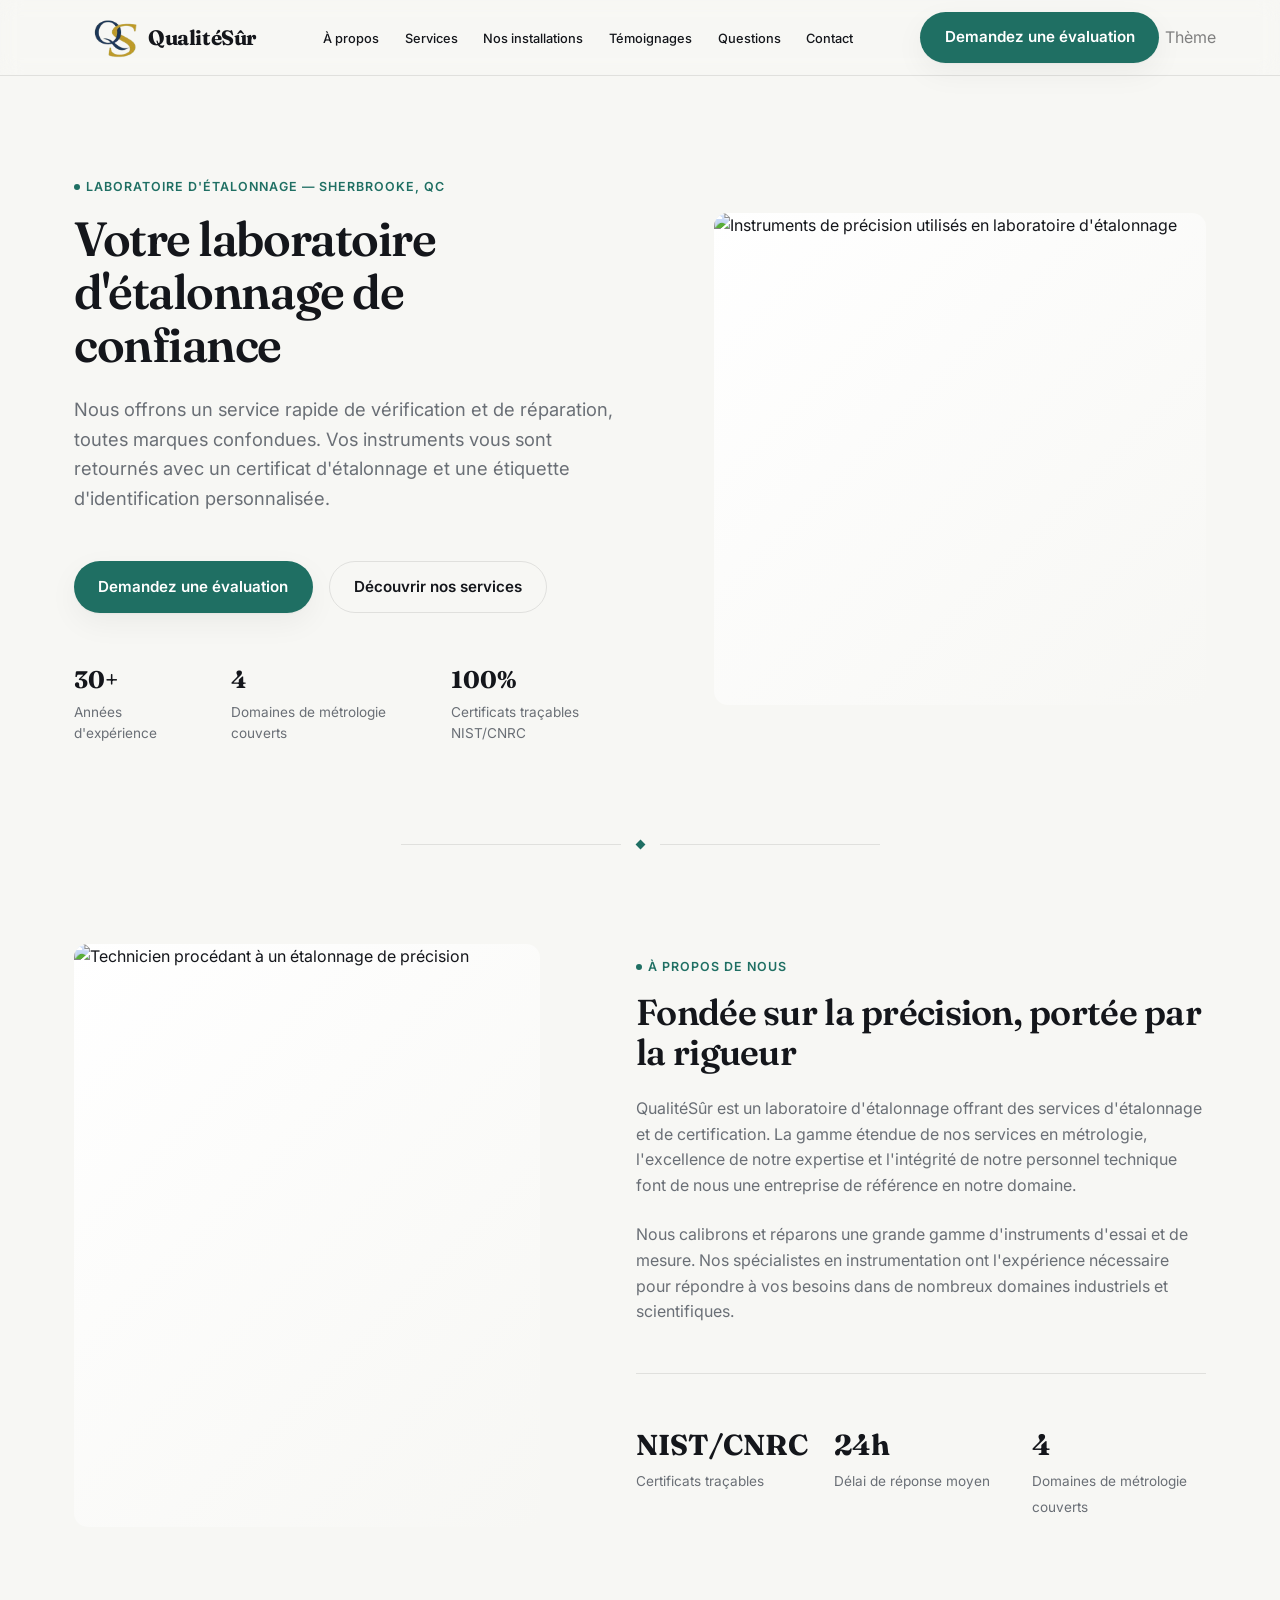
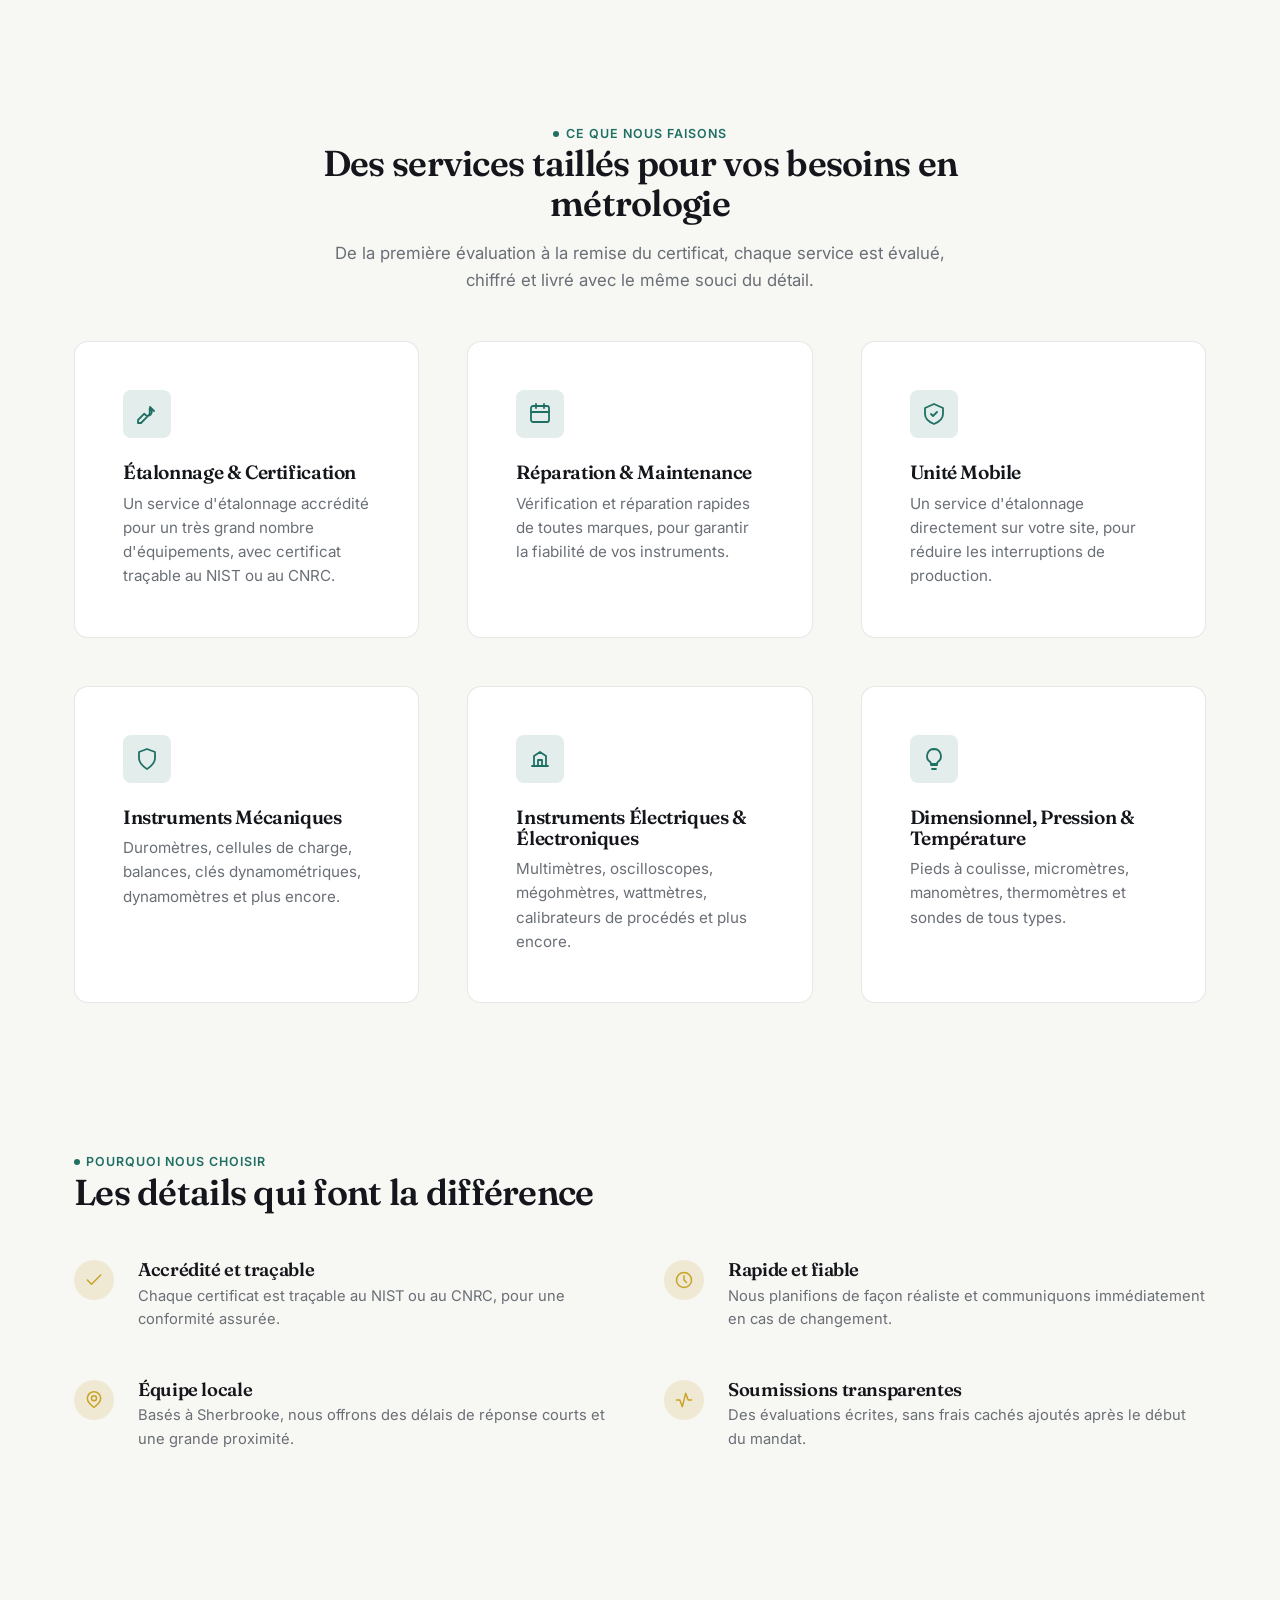
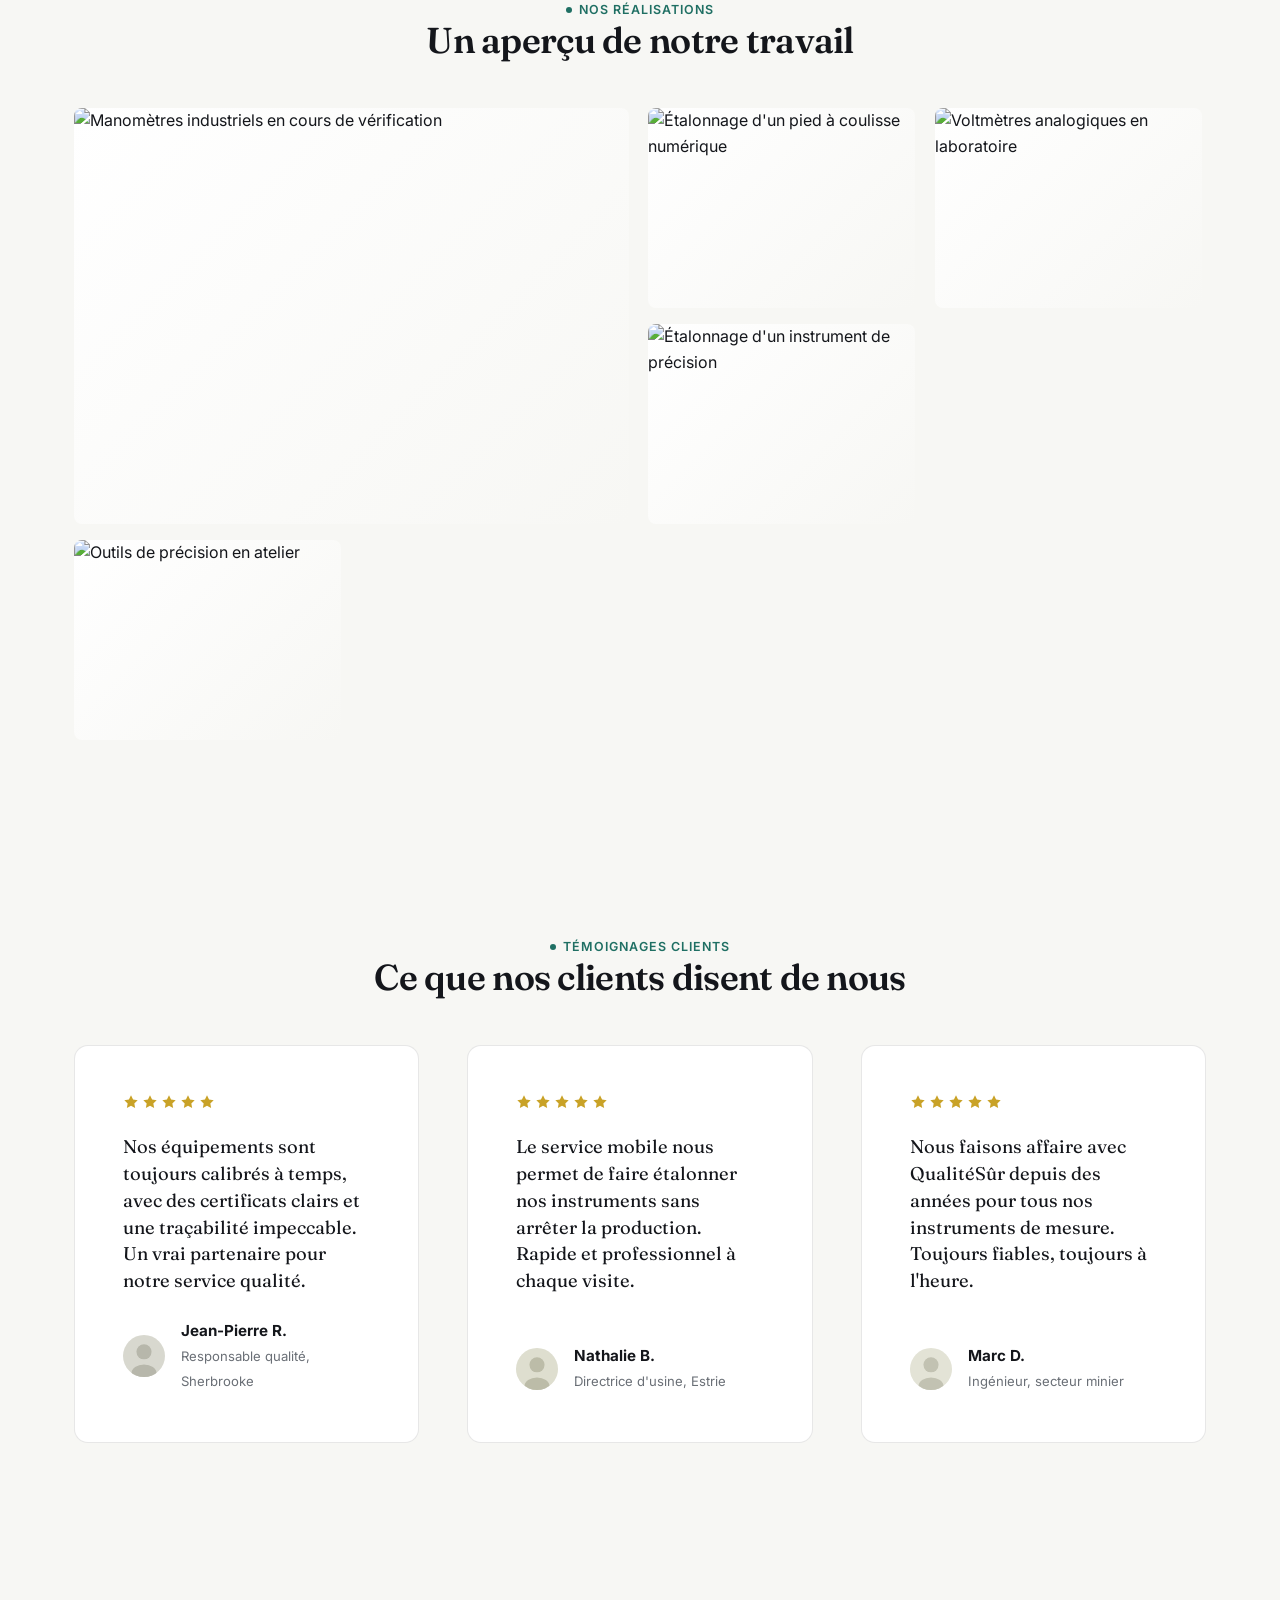
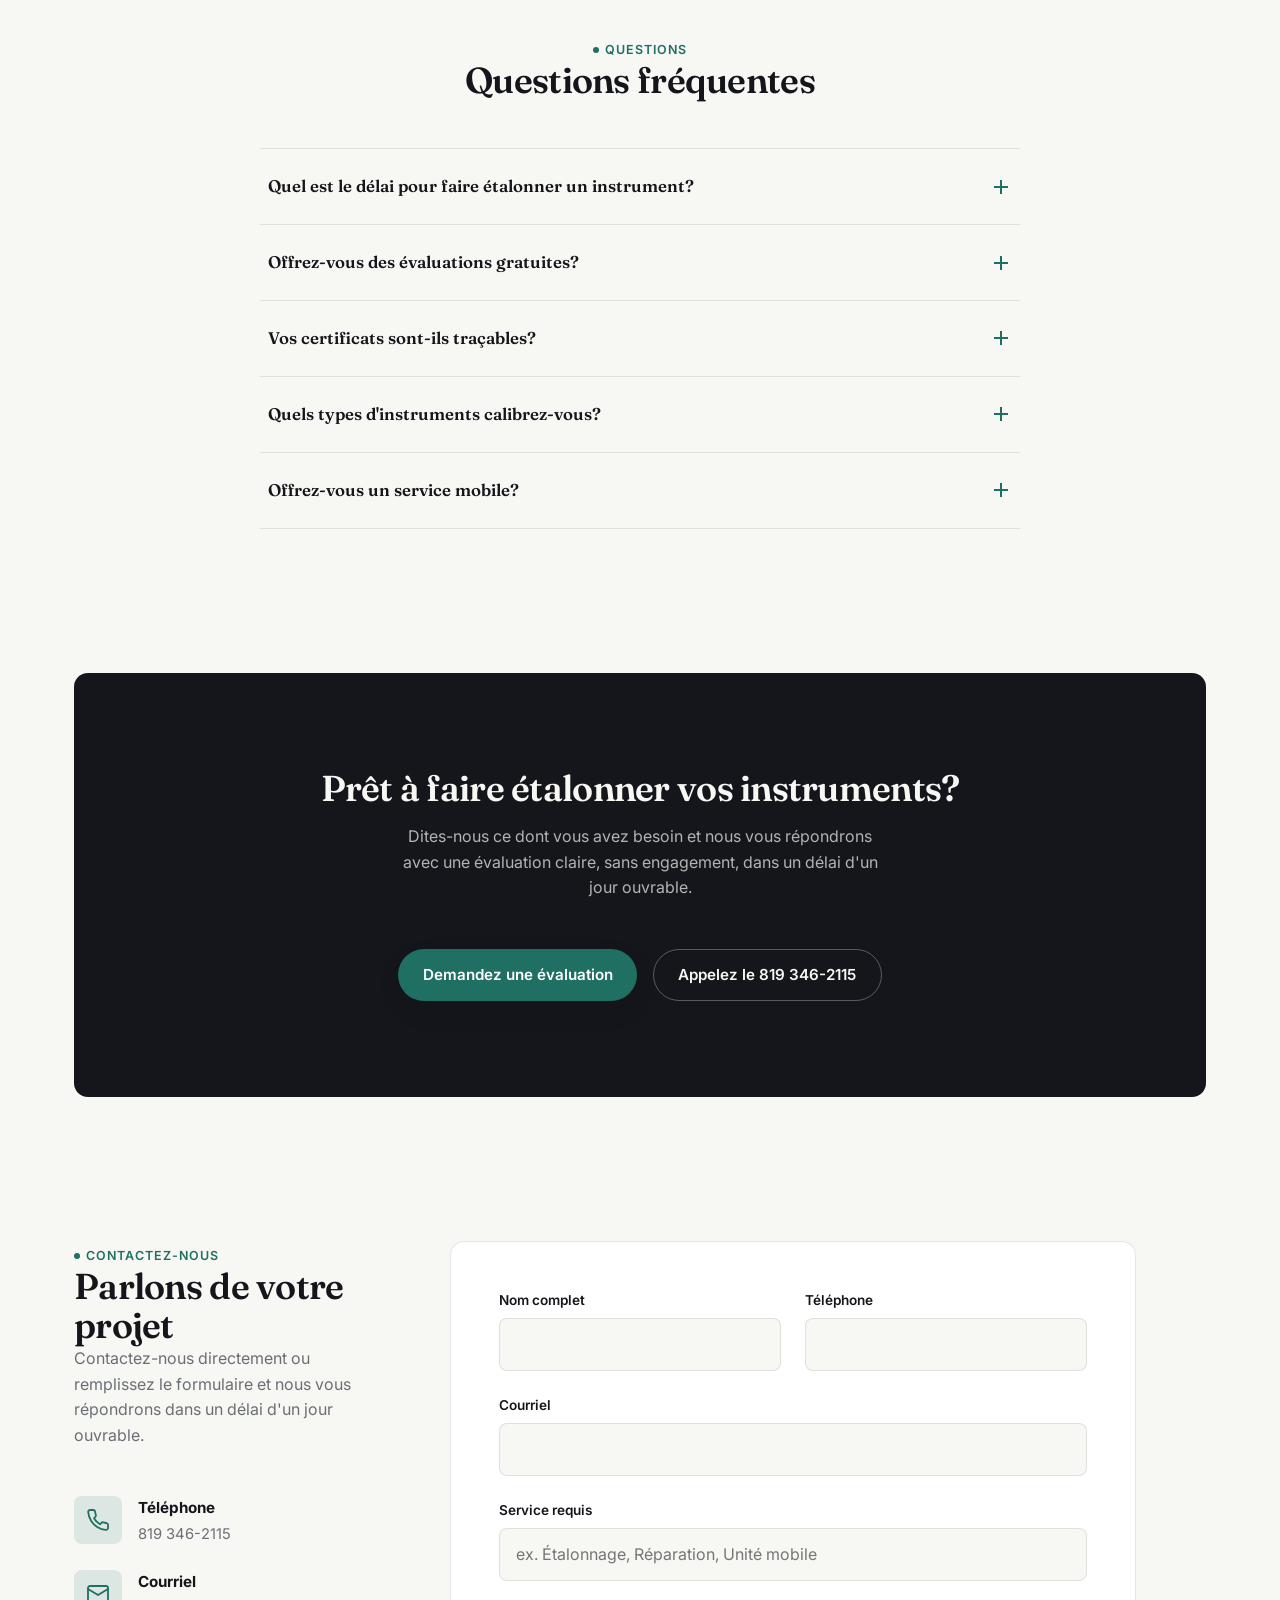
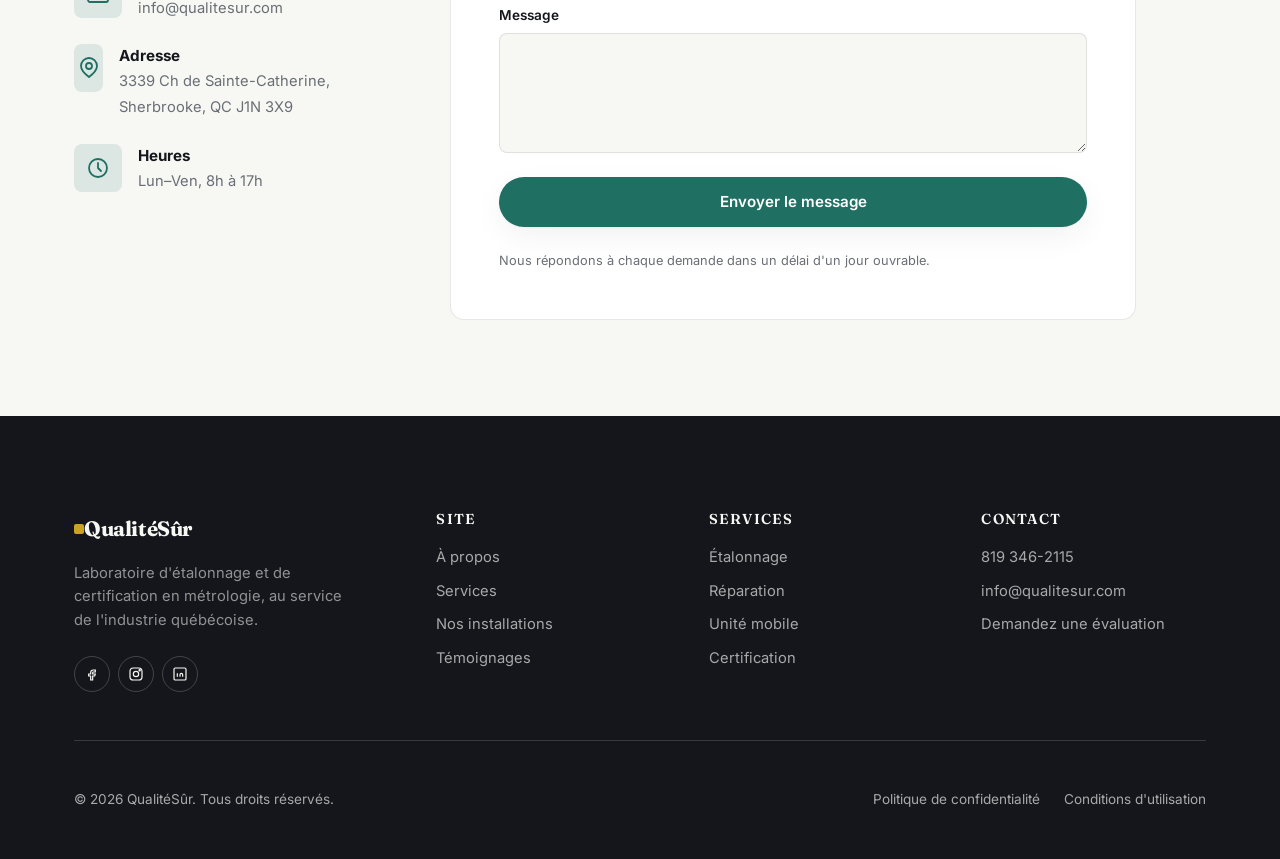
==== index.html @ 82b63c2c "Add logo image" ====
<!DOCTYPE html>
<html lang="en">
<head>
  <meta charset="UTF-8" />
  <meta name="viewport" content="width=device-width, initial-scale=1.0" />
  <title>QualitéSûr &mdash; Laboratoire d'&eacute;talonnage et de certification</title>
  <meta name="description" content="QualitéSûr est un laboratoire d'&eacute;talonnage offrant des services d'&eacute;talonnage et de certification en m&eacute;trologie pour instruments m&eacute;caniques, &eacute;lectriques, de pression et dimensionnels. Demandez une &eacute;valuation." />

  <link rel="stylesheet" href="css/base.css" />
  <link rel="stylesheet" href="css/components.css" />
  <link id="theme-link" rel="stylesheet" href="css/modern-minimal.css" id="theme-stylesheet" />
</head>
<body>
  <script>
    const themes = [
      "modern-minimal",
      "cinematic-immersive",
      "editorial-heritage",
      "friendly-local",
      "industrial-trades"
    ]

    function switchTheme(){
      const theme = document.getElementById("theme-link");

      var currTheme = theme.getAttribute("href").slice(4, -4);
      console.log(currTheme);
      const ind = themes.indexOf(currTheme.trim().toLowerCase());

      if (ind != null) {
        theme.setAttribute("href", `css/${themes[(ind + 1) % themes.length]}.css`);
      }
    }
  </script>


  <a class="skip-link" href="#main">Passer au contenu</a>

  <!-- ================= HEADER / NAVIGATION ================= -->
  <header class="site-header">
    <nav class="nav" aria-label="Primary">
      <div class="nav-logo">
        <img src="img/logo.png"/>
        <a href="#home">QualitéSûr</a>
      </div>
      <ul class="nav-links" data-nav-links>
        <li><a href="#about">À propos</a></li>
        <li><a href="#services">Services</a></li>
        <li><a href="#gallery">Nos installations</a></li>
        <li><a href="#testimonials">Témoignages</a></li>
        <li><a href="#faq">Questions</a></li>
        <li><a href="#contact">Contact</a></li>
        <li class="nav-links-cta"><a href="#contact" class="btn btn-primary">Demandez une évaluation</a></li>
      </ul>

      <div class="nav-cta">
        <a href="#contact" class="btn btn-primary">Demandez une évaluation</a>
        <button style="color: grey; margin: -10px;" onclick="switchTheme();">Thème</button>
        <button class="nav-toggle" data-nav-toggle aria-label="Toggle menu" aria-expanded="false">
          <span></span><span></span><span></span>
        </button>
      </div>
    </nav>
  </header>

  <main id="main">
    <!-- ================= HERO ================= -->
    <section class="hero section" id="home">
      <div class="container">
        <div class="hero-content" data-reveal>
          <span class="eyebrow">Laboratoire d'étalonnage &mdash; Sherbrooke, QC</span>
          <h1>Votre laboratoire d'étalonnage de confiance</h1>
          <p>
            Nous offrons un service rapide de vérification et de réparation, toutes marques confondues.
            Vos instruments vous sont retournés avec un certificat d'étalonnage et une étiquette d'identification personnalisée.
          </p>
          <div class="hero-actions">
            <a href="#contact" class="btn btn-primary">Demandez une évaluation</a>
            <a href="#services" class="btn btn-secondary">Découvrir nos services</a>
          </div>
          <div class="hero-meta">
            <div>
              <strong>30+</strong>
              <span>Années d'expérience</span>
            </div>
            <div>
              <strong>4</strong>
              <span>Domaines de métrologie couverts</span>
            </div>
            <div>
              <strong>100%</strong>
              <span>Certificats traçables NIST/CNRC</span>
            </div>
          </div>
        </div>

        <div class="hero-media" data-reveal>
          <div class="img-frame" style="--ratio: 1/1;">
            <img
              src="https://images.pexels.com/photos/5290119/pexels-photo-5290119.jpeg"
              alt="Instruments de précision utilisés en laboratoire d'étalonnage"
              width="800" height="800" loading="eager" fetchpriority="high"
            />
          </div>
        </div>
      </div>
    </section>

    <div class="container"><div class="section-divider"><span></span></div></div>

    <!-- ================= ABOUT ================= -->
    <section class="about section" id="about">
      <div class="container">
        <div class="about-media" data-reveal>
          <div class="img-frame" style="--ratio: 4/5;">
            <img
              src="https://images.pexels.com/photos/19550817/pexels-photo-19550817.jpeg"
              alt="Technicien procédant à un étalonnage de précision"
              width="640" height="800" loading="lazy"
            />
          </div>
        </div>

        <div class="about-body" data-reveal>
          <span class="eyebrow">À propos de nous</span>
          <h2>Fondée sur la précision, portée par la rigueur</h2>
          <p>
            QualitéSûr est un laboratoire d'étalonnage offrant des services d'étalonnage et de certification.
            La gamme étendue de nos services en métrologie, l'excellence de notre expertise et l'intégrité
            de notre personnel technique font de nous une entreprise de référence en notre domaine.
          </p>
          <p>
            Nous calibrons et réparons une grande gamme d'instruments d'essai et de mesure. Nos spécialistes
            en instrumentation ont l'expérience nécessaire pour répondre à vos besoins dans de nombreux
            domaines industriels et scientifiques.
          </p>

          <div class="about-stats">
            <div>
              <strong>NIST/CNRC</strong>
              <span>Certificats traçables</span>
            </div>
            <div>
              <strong>24h</strong>
              <span>Délai de réponse moyen</span>
            </div>
            <div>
              <strong>4</strong>
              <span>Domaines de métrologie couverts</span>
            </div>
          </div>
        </div>
      </div>
    </section>

    <!-- ================= SERVICES ================= -->
    <section class="services section" id="services">
      <div class="container">
        <div class="section-head section-head--center" data-reveal>
          <span class="eyebrow">Ce que nous faisons</span>
          <h2>Des services taillés pour vos besoins en métrologie</h2>
          <p>De la première évaluation à la remise du certificat, chaque service est évalué, chiffré et livré avec le même souci du détail.</p>
        </div>

        <div class="grid grid-3">
          <article class="card" data-reveal>
            <div class="card-icon" aria-hidden="true">
              <svg viewBox="0 0 24 24" fill="none" stroke="currentColor" stroke-width="1.8" stroke-linecap="round" stroke-linejoin="round"><path d="M14.7 6.3a4 4 0 1 1-5.4 5.4L3 18v3h3l6.3-6.3a4 4 0 0 1 2.4-2.4Z"/><path d="M15 5l4 4"/></svg>
            </div>
            <h3>Étalonnage &amp; Certification</h3>
            <p>Un service d'étalonnage accrédité pour un très grand nombre d'équipements, avec certificat traçable au NIST ou au CNRC.</p>
          </article>

          <article class="card" data-reveal>
            <div class="card-icon" aria-hidden="true">
              <svg viewBox="0 0 24 24" fill="none" stroke="currentColor" stroke-width="1.8" stroke-linecap="round" stroke-linejoin="round"><rect x="3" y="4" width="18" height="16" rx="2"/><path d="M8 2v4M16 2v4M3 10h18"/></svg>
            </div>
            <h3>Réparation &amp; Maintenance</h3>
            <p>Vérification et réparation rapides de toutes marques, pour garantir la fiabilité de vos instruments.</p>
          </article>

          <article class="card" data-reveal>
            <div class="card-icon" aria-hidden="true">
              <svg viewBox="0 0 24 24" fill="none" stroke="currentColor" stroke-width="1.8" stroke-linecap="round" stroke-linejoin="round"><path d="M12 2 3 6v6c0 5 4 8 9 10 5-2 9-5 9-10V6z"/><path d="m9 12 2 2 4-4"/></svg>
            </div>
            <h3>Unité Mobile</h3>
            <p>Un service d'étalonnage directement sur votre site, pour réduire les interruptions de production.</p>
          </article>

          <article class="card" data-reveal>
            <div class="card-icon" aria-hidden="true">
              <svg viewBox="0 0 24 24" fill="none" stroke="currentColor" stroke-width="1.8" stroke-linecap="round" stroke-linejoin="round"><path d="M12 22s8-4.5 8-11V5l-8-3-8 3v6c0 6.5 8 11 8 11Z"/></svg>
            </div>
            <h3>Instruments Mécaniques</h3>
            <p>Duromètres, cellules de charge, balances, clés dynamométriques, dynamomètres et plus encore.</p>
          </article>

          <article class="card" data-reveal>
            <div class="card-icon" aria-hidden="true">
              <svg viewBox="0 0 24 24" fill="none" stroke="currentColor" stroke-width="1.8" stroke-linecap="round" stroke-linejoin="round"><path d="M4 19h16M6 19V9l6-4 6 4v10"/><path d="M10 19v-6h4v6"/></svg>
            </div>
            <h3>Instruments Électriques &amp; Électroniques</h3>
            <p>Multimètres, oscilloscopes, mégohmètres, wattmètres, calibrateurs de procédés et plus encore.</p>
          </article>

          <article class="card" data-reveal>
            <div class="card-icon" aria-hidden="true">
              <svg viewBox="0 0 24 24" fill="none" stroke="currentColor" stroke-width="1.8" stroke-linecap="round" stroke-linejoin="round"><path d="M9 18h6M10 22h4"/><path d="M12 2a7 7 0 0 0-4 12.7c.6.5 1 1.2 1 2.3h6c0-1 .4-1.8 1-2.3A7 7 0 0 0 12 2Z"/></svg>
            </div>
            <h3>Dimensionnel, Pression &amp; Température</h3>
            <p>Pieds à coulisse, micromètres, manomètres, thermomètres et sondes de tous types.</p>
          </article>
        </div>
      </div>
    </section>

    <!-- ================= FEATURES ================= -->
    <section class="features section section--tight">
      <div class="container">
        <div class="section-head" data-reveal>
          <span class="eyebrow">Pourquoi nous choisir</span>
          <h2>Les détails qui font la différence</h2>
        </div>

        <div class="grid grid-2">
          <div class="feature" data-reveal>
            <div class="feature-icon" aria-hidden="true">
              <svg viewBox="0 0 24 24" fill="none" stroke="currentColor" stroke-width="1.8" stroke-linecap="round" stroke-linejoin="round"><path d="M20 6 9 17l-5-5"/></svg>
            </div>
            <div>
              <h4>Accrédité et traçable</h4>
              <p>Chaque certificat est traçable au NIST ou au CNRC, pour une conformité assurée.</p>
            </div>
          </div>

          <div class="feature" data-reveal>
            <div class="feature-icon" aria-hidden="true">
              <svg viewBox="0 0 24 24" fill="none" stroke="currentColor" stroke-width="1.8" stroke-linecap="round" stroke-linejoin="round"><circle cx="12" cy="12" r="9"/><path d="M12 7v5l3 3"/></svg>
            </div>
            <div>
              <h4>Rapide et fiable</h4>
              <p>Nous planifions de façon réaliste et communiquons immédiatement en cas de changement.</p>
            </div>
          </div>

          <div class="feature" data-reveal>
            <div class="feature-icon" aria-hidden="true">
              <svg viewBox="0 0 24 24" fill="none" stroke="currentColor" stroke-width="1.8" stroke-linecap="round" stroke-linejoin="round"><path d="M12 21c4-3 8-6.5 8-11a8 8 0 0 0-16 0c0 4.5 4 8 8 11Z"/><circle cx="12" cy="10" r="3"/></svg>
            </div>
            <div>
              <h4>Équipe locale</h4>
              <p>Basés à Sherbrooke, nous offrons des délais de réponse courts et une grande proximité.</p>
            </div>
          </div>

          <div class="feature" data-reveal>
            <div class="feature-icon" aria-hidden="true">
              <svg viewBox="0 0 24 24" fill="none" stroke="currentColor" stroke-width="1.8" stroke-linecap="round" stroke-linejoin="round"><path d="M3 12h4l3 8 4-16 3 8h4"/></svg>
            </div>
            <div>
              <h4>Soumissions transparentes</h4>
              <p>Des évaluations écrites, sans frais cachés ajoutés après le début du mandat.</p>
            </div>
          </div>
        </div>
      </div>
    </section>

    <!-- ================= GALLERY ================= -->
    <section class="gallery section" id="gallery">
      <div class="container">
        <div class="section-head section-head--center" data-reveal>
          <span class="eyebrow">Nos réalisations</span>
          <h2>Un aperçu de notre travail</h2>
        </div>

        <div class="gallery-grid" data-reveal>
          <div class="img-frame gallery-item--wide gallery-item--tall">
            <img src="https://images.pexels.com/photos/5532838/pexels-photo-5532838.jpeg" alt="Manomètres industriels en cours de vérification" loading="lazy" width="800" height="800" />
          </div>
          <div class="img-frame">
            <img src="https://images.pexels.com/photos/32633664/pexels-photo-32633664.jpeg" alt="Étalonnage d'un pied à coulisse numérique" loading="lazy" width="400" height="400" />
          </div>
          <div class="img-frame">
            <img src="https://images.pexels.com/photos/31996522/pexels-photo-31996522.jpeg" alt="Voltmètres analogiques en laboratoire" loading="lazy" width="400" height="400" />
          </div>
          <div class="img-frame">
            <img src="https://images.pexels.com/photos/28231807/pexels-photo-28231807.jpeg" alt="Étalonnage d'un instrument de précision" loading="lazy" width="400" height="400" />
          </div>
          <div class="img-frame gallery-item--wide">
            <img src="https://images.pexels.com/photos/16630111/pexels-photo-16630111.jpeg" alt="Outils de précision en atelier" loading="lazy" width="800" height="400" />
          </div>
        </div>
      </div>
    </section>

    <!-- ================= TESTIMONIALS ================= -->
    <section class="testimonials section" id="testimonials">
      <div class="container">
        <div class="section-head section-head--center" data-reveal>
          <span class="eyebrow">Témoignages clients</span>
          <h2>Ce que nos clients disent de nous</h2>
        </div>

        <div class="grid grid-3">
          <article class="testimonial" data-reveal>
            <div class="testimonial-rating" aria-label="5 out of 5 stars">
              <svg viewBox="0 0 24 24" fill="currentColor"><path d="M12 2l3.1 6.3 6.9 1-5 4.9 1.2 6.8L12 17.8 5.8 21l1.2-6.8-5-4.9 6.9-1z"/></svg>
              <svg viewBox="0 0 24 24" fill="currentColor"><path d="M12 2l3.1 6.3 6.9 1-5 4.9 1.2 6.8L12 17.8 5.8 21l1.2-6.8-5-4.9 6.9-1z"/></svg>
              <svg viewBox="0 0 24 24" fill="currentColor"><path d="M12 2l3.1 6.3 6.9 1-5 4.9 1.2 6.8L12 17.8 5.8 21l1.2-6.8-5-4.9 6.9-1z"/></svg>
              <svg viewBox="0 0 24 24" fill="currentColor"><path d="M12 2l3.1 6.3 6.9 1-5 4.9 1.2 6.8L12 17.8 5.8 21l1.2-6.8-5-4.9 6.9-1z"/></svg>
              <svg viewBox="0 0 24 24" fill="currentColor"><path d="M12 2l3.1 6.3 6.9 1-5 4.9 1.2 6.8L12 17.8 5.8 21l1.2-6.8-5-4.9 6.9-1z"/></svg>
            </div>
            <blockquote>Nos équipements sont toujours calibrés à temps, avec des certificats clairs et une traçabilité impeccable. Un vrai partenaire pour notre service qualité.</blockquote>
            <div class="testimonial-author">
              <div class="testimonial-avatar">
                <img src="data:image/svg+xml,%3Csvg xmlns='http://www.w3.org/2000/svg' viewBox='0 0 100 100'%3E%3Crect width='100' height='100' fill='%23d8d8cf'/%3E%3Ccircle cx='50' cy='40' r='18' fill='%23b7b7ab'/%3E%3Cellipse cx='50' cy='92' rx='30' ry='22' fill='%23b7b7ab'/%3E%3C/svg%3E" alt="" loading="lazy" width="42" height="42" />
              </div>
              <div>
                <strong>Jean-Pierre R.</strong>
                <span>Responsable qualité, Sherbrooke</span>
              </div>
            </div>
          </article>

          <article class="testimonial" data-reveal>
            <div class="testimonial-rating" aria-label="5 out of 5 stars">
              <svg viewBox="0 0 24 24" fill="currentColor"><path d="M12 2l3.1 6.3 6.9 1-5 4.9 1.2 6.8L12 17.8 5.8 21l1.2-6.8-5-4.9 6.9-1z"/></svg>
              <svg viewBox="0 0 24 24" fill="currentColor"><path d="M12 2l3.1 6.3 6.9 1-5 4.9 1.2 6.8L12 17.8 5.8 21l1.2-6.8-5-4.9 6.9-1z"/></svg>
              <svg viewBox="0 0 24 24" fill="currentColor"><path d="M12 2l3.1 6.3 6.9 1-5 4.9 1.2 6.8L12 17.8 5.8 21l1.2-6.8-5-4.9 6.9-1z"/></svg>
              <svg viewBox="0 0 24 24" fill="currentColor"><path d="M12 2l3.1 6.3 6.9 1-5 4.9 1.2 6.8L12 17.8 5.8 21l1.2-6.8-5-4.9 6.9-1z"/></svg>
              <svg viewBox="0 0 24 24" fill="currentColor"><path d="M12 2l3.1 6.3 6.9 1-5 4.9 1.2 6.8L12 17.8 5.8 21l1.2-6.8-5-4.9 6.9-1z"/></svg>
            </div>
            <blockquote>Le service mobile nous permet de faire étalonner nos instruments sans arrêter la production. Rapide et professionnel à chaque visite.</blockquote>
            <div class="testimonial-author">
              <div class="testimonial-avatar">
                <img src="data:image/svg+xml,%3Csvg xmlns='http://www.w3.org/2000/svg' viewBox='0 0 100 100'%3E%3Crect width='100' height='100' fill='%23dedecf'/%3E%3Ccircle cx='50' cy='40' r='18' fill='%23bcbca8'/%3E%3Cellipse cx='50' cy='92' rx='30' ry='22' fill='%23bcbca8'/%3E%3C/svg%3E" alt="" loading="lazy" width="42" height="42" />
              </div>
              <div>
                <strong>Nathalie B.</strong>
                <span>Directrice d'usine, Estrie</span>
              </div>
            </div>
          </article>

          <article class="testimonial" data-reveal>
            <div class="testimonial-rating" aria-label="5 out of 5 stars">
              <svg viewBox="0 0 24 24" fill="currentColor"><path d="M12 2l3.1 6.3 6.9 1-5 4.9 1.2 6.8L12 17.8 5.8 21l1.2-6.8-5-4.9 6.9-1z"/></svg>
              <svg viewBox="0 0 24 24" fill="currentColor"><path d="M12 2l3.1 6.3 6.9 1-5 4.9 1.2 6.8L12 17.8 5.8 21l1.2-6.8-5-4.9 6.9-1z"/></svg>
              <svg viewBox="0 0 24 24" fill="currentColor"><path d="M12 2l3.1 6.3 6.9 1-5 4.9 1.2 6.8L12 17.8 5.8 21l1.2-6.8-5-4.9 6.9-1z"/></svg>
              <svg viewBox="0 0 24 24" fill="currentColor"><path d="M12 2l3.1 6.3 6.9 1-5 4.9 1.2 6.8L12 17.8 5.8 21l1.2-6.8-5-4.9 6.9-1z"/></svg>
              <svg viewBox="0 0 24 24" fill="currentColor"><path d="M12 2l3.1 6.3 6.9 1-5 4.9 1.2 6.8L12 17.8 5.8 21l1.2-6.8-5-4.9 6.9-1z"/></svg>
            </div>
            <blockquote>Nous faisons affaire avec QualitéSûr depuis des années pour tous nos instruments de mesure. Toujours fiables, toujours à l'heure.</blockquote>
            <div class="testimonial-author">
              <div class="testimonial-avatar">
                <img src="data:image/svg+xml,%3Csvg xmlns='http://www.w3.org/2000/svg' viewBox='0 0 100 100'%3E%3Crect width='100' height='100' fill='%23e3e3d6'/%3E%3Ccircle cx='50' cy='40' r='18' fill='%23c2c2b2'/%3E%3Cellipse cx='50' cy='92' rx='30' ry='22' fill='%23c2c2b2'/%3E%3C/svg%3E" alt="" loading="lazy" width="42" height="42" />
              </div>
              <div>
                <strong>Marc D.</strong>
                <span>Ingénieur, secteur minier</span>
              </div>
            </div>
          </article>
        </div>
      </div>
    </section>

    <!-- ================= FAQ ================= -->
    <section class="faq section" id="faq">
      <div class="container">
        <div class="section-head section-head--center" data-reveal>
          <span class="eyebrow">Questions</span>
          <h2>Questions fréquentes</h2>
        </div>

        <div class="faq-list" data-reveal>
          <div class="faq-item">
            <button class="faq-question" aria-expanded="false">
              Quel est le délai pour faire étalonner un instrument?
              <span class="faq-icon" aria-hidden="true"></span>
            </button>
            <div class="faq-answer">
              <p>La plupart des étalonnages sont complétés en une à deux semaines, et nous offrons un service prioritaire pour les besoins urgents.</p>
            </div>
          </div>

          <div class="faq-item">
            <button class="faq-question" aria-expanded="false">
              Offrez-vous des évaluations gratuites?
              <span class="faq-icon" aria-hidden="true"></span>
            </button>
            <div class="faq-answer">
              <p>Oui. Chaque évaluation est gratuite et fournie par écrit avant que les travaux ne soient planifiés.</p>
            </div>
          </div>

          <div class="faq-item">
            <button class="faq-question" aria-expanded="false">
              Vos certificats sont-ils traçables?
              <span class="faq-icon" aria-hidden="true"></span>
            </button>
            <div class="faq-answer">
              <p>Tous nos certificats sont traçables au NIST ou au CNRC, et la documentation est disponible sur demande.</p>
            </div>
          </div>

          <div class="faq-item">
            <button class="faq-question" aria-expanded="false">
              Quels types d'instruments calibrez-vous?
              <span class="faq-icon" aria-hidden="true"></span>
            </button>
            <div class="faq-answer">
              <p>Nous couvrons les instruments mécaniques, électriques, de pression, de température, d'humidité et dimensionnels. Contactez-nous pour toute demande spécifique.</p>
            </div>
          </div>

          <div class="faq-item">
            <button class="faq-question" aria-expanded="false">
              Offrez-vous un service mobile?
              <span class="faq-icon" aria-hidden="true"></span>
            </button>
            <div class="faq-answer">
              <p>Oui, notre unité mobile se déplace directement sur votre site pour réduire les interruptions de production.</p>
            </div>
          </div>
        </div>
      </div>
    </section>

    <!-- ================= CALL TO ACTION ================= -->
    <section class="section section--tight">
      <div class="container">
        <div class="cta" data-reveal>
          <h2>Prêt à faire étalonner vos instruments?</h2>
          <p>Dites-nous ce dont vous avez besoin et nous vous répondrons avec une évaluation claire, sans engagement, dans un délai d'un jour ouvrable.</p>
          <div class="cta-actions">
            <a href="#contact" class="btn btn-primary">Demandez une évaluation</a>
            <a href="tel:+18193462115" class="btn btn-secondary">Appelez le 819 346-2115</a>
          </div>
        </div>
      </div>
    </section>

    <!-- ================= CONTACT ================= -->
    <section class="contact section" id="contact">
      <div class="container">
        <div class="contact-info" data-reveal>
          <span class="eyebrow">Contactez-nous</span>
          <h2>Parlons de votre projet</h2>
          <p>Contactez-nous directement ou remplissez le formulaire et nous vous répondrons dans un délai d'un jour ouvrable.</p>

          <div class="contact-info-list">
            <div class="contact-info-item">
              <div class="card-icon" aria-hidden="true">
                <svg viewBox="0 0 24 24" fill="none" stroke="currentColor" stroke-width="1.8" stroke-linecap="round" stroke-linejoin="round"><path d="M22 16.9v3a2 2 0 0 1-2.2 2 19.8 19.8 0 0 1-8.6-3 19.5 19.5 0 0 1-6-6 19.8 19.8 0 0 1-3-8.7A2 2 0 0 1 4.1 2h3a2 2 0 0 1 2 1.7c.1 1 .3 2 .7 3a2 2 0 0 1-.4 2.1L8 10.3a16 16 0 0 0 6 6l1.5-1.5a2 2 0 0 1 2-.4c1 .3 2 .5 3 .6a2 2 0 0 1 1.5 2Z"/></svg>
              </div>
              <div>
                <strong>Téléphone</strong>
                <a href="tel:+18193462115">819 346-2115</a>
              </div>
            </div>

            <div class="contact-info-item">
              <div class="card-icon" aria-hidden="true">
                <svg viewBox="0 0 24 24" fill="none" stroke="currentColor" stroke-width="1.8" stroke-linecap="round" stroke-linejoin="round"><rect x="2" y="4" width="20" height="16" rx="2"/><path d="m2 7 10 6 10-6"/></svg>
              </div>
              <div>
                <strong>Courriel</strong>
                <a href="mailto:info@qualitesur.com">info@qualitesur.com</a>
              </div>
            </div>

            <div class="contact-info-item">
              <div class="card-icon" aria-hidden="true">
                <svg viewBox="0 0 24 24" fill="none" stroke="currentColor" stroke-width="1.8" stroke-linecap="round" stroke-linejoin="round"><path d="M12 21c4-3 8-6.5 8-11a8 8 0 0 0-16 0c0 4.5 4 8 8 11Z"/><circle cx="12" cy="10" r="3"/></svg>
              </div>
              <div>
                <strong>Adresse</strong>
                <span>3339 Ch de Sainte-Catherine, Sherbrooke, QC J1N 3X9</span>
              </div>
            </div>

            <div class="contact-info-item">
              <div class="card-icon" aria-hidden="true">
                <svg viewBox="0 0 24 24" fill="none" stroke="currentColor" stroke-width="1.8" stroke-linecap="round" stroke-linejoin="round"><circle cx="12" cy="12" r="9"/><path d="M12 7v5l3 3"/></svg>
              </div>
              <div>
                <strong>Heures</strong>
                <span>Lun&ndash;Ven, 8h &agrave; 17h</span>
              </div>
            </div>
          </div>
        </div>

        <form class="contact-form" data-reveal aria-label="Contact form">
          <div class="form-row">
            <div class="form-field">
              <label for="name">Nom complet</label>
              <input type="text" id="name" name="name" autocomplete="name" required />
            </div>
            <div class="form-field">
              <label for="phone">Téléphone</label>
              <input type="tel" id="phone" name="phone" autocomplete="tel" />
            </div>
          </div>

          <div class="form-field">
            <label for="email">Courriel</label>
            <input type="email" id="email" name="email" autocomplete="email" required />
          </div>

          <div class="form-field">
            <label for="service">Service requis</label>
            <input type="text" id="service" name="service" placeholder="ex. Étalonnage, Réparation, Unité mobile" />
          </div>

          <div class="form-field">
            <label for="message">Message</label>
            <textarea id="message" name="message" required></textarea>
          </div>

          <button type="submit" class="btn btn-primary btn-block">Envoyer le message</button>
          <p class="form-note">Nous répondons à chaque demande dans un délai d'un jour ouvrable.</p>
        </form>
      </div>
    </section>
  </main>

  <!-- ================= FOOTER ================= -->
  <footer class="site-footer">
    <div class="container">
      <div class="footer-top">
        <div class="footer-brand">
          <a href="#home" class="nav-logo">QualitéSûr</a>
          <p>Laboratoire d'étalonnage et de certification en métrologie, au service de l'industrie québécoise.</p>
          <div class="footer-social">
            <a href="#" aria-label="Facebook"><svg viewBox="0 0 24 24" fill="none" stroke="currentColor" stroke-width="1.8"><path d="M14 9h3V6h-3a4 4 0 0 0-4 4v2H7v3h3v6h3v-6h3l1-3h-4v-2a1 1 0 0 1 1-1Z"/></svg></a>
            <a href="#" aria-label="Instagram"><svg viewBox="0 0 24 24" fill="none" stroke="currentColor" stroke-width="1.8"><rect x="3" y="3" width="18" height="18" rx="5"/><circle cx="12" cy="12" r="4"/><circle cx="17.5" cy="6.5" r="1"/></svg></a>
            <a href="#" aria-label="LinkedIn"><svg viewBox="0 0 24 24" fill="none" stroke="currentColor" stroke-width="1.8"><rect x="3" y="3" width="18" height="18" rx="2"/><path d="M8 11v5M8 8v.01M12 16v-3a2 2 0 0 1 4 0v3M12 13v3"/></svg></a>
          </div>
        </div>

        <nav class="footer-col" aria-label="Site">
          <h4>Site</h4>
          <ul>
            <li><a href="#about">À propos</a></li>
            <li><a href="#services">Services</a></li>
            <li><a href="#gallery">Nos installations</a></li>
            <li><a href="#testimonials">Témoignages</a></li>
          </ul>
        </nav>

        <nav class="footer-col" aria-label="Services">
          <h4>Services</h4>
          <ul>
            <li><a href="#services">Étalonnage</a></li>
            <li><a href="#services">Réparation</a></li>
            <li><a href="#services">Unité mobile</a></li>
            <li><a href="#services">Certification</a></li>
          </ul>
        </nav>

        <div class="footer-col">
          <h4>Contact</h4>
          <ul>
            <li><a href="tel:+18193462115">819 346-2115</a></li>
            <li><a href="mailto:info@qualitesur.com">info@qualitesur.com</a></li>
            <li><a href="#contact">Demandez une évaluation</a></li>
          </ul>
        </div>
      </div>

      <div class="footer-bottom">
        <span>&copy; <span data-year>2026</span> QualitéSûr. Tous droits réservés.</span>
        <div class="footer-bottom-links">
          <a href="#">Politique de confidentialité</a>
          <a href="#">Conditions d'utilisation</a>
        </div>
      </div>
    </div>
  </footer>

  <script src="js/script.js"></script>
</body>
</html>
---- css/base.css ----
/* ==========================================================================
   BASE.CSS
   Design tokens + reset + typography + layout primitives.
   This file NEVER contains visual identity (colors, fonts, radii values) —
   only variable NAMES and structural rules. Themes assign the values.
   ========================================================================== */

/* --------------------------------------------------------------------------
   1. DESIGN TOKENS (default fallbacks — themes override these)
   -------------------------------------------------------------------------- */
:root {
  /* Colors */
  --primary: #16181d;
  --primary-contrast: #ffffff;
  --secondary: #1f6f63;
  --secondary-contrast: #ffffff;
  --background: #f7f7f4;
  --surface: #ffffff;
  --text: #16181d;
  --muted: #6b7280;
  --accent: #c9a227;
  --border: rgba(22, 24, 29, 0.1);

  /* Typography */
  --heading-font: "Fraunces", Georgia, serif;
  --body-font: "Inter", -apple-system, BlinkMacSystemFont, sans-serif;
  --utility-font: var(--body-font);
  --heading-scale: 1;
  --heading-weight: 600;
  --body-weight: 400;
  --letter-spacing-tight: -0.02em;
  --letter-spacing-wide: 0.08em;

  /* Spacing scale */
  --spacing-xs: 0.5rem;
  --spacing-sm: 1rem;
  --spacing-md: 1.5rem;
  --spacing-lg: 3rem;
  --spacing-xl: 6rem;

  /* Component tokens */
  --radius: 12px;
  --radius-sm: 8px;
  --radius-full: 999px;
  --shadow: 0 1px 2px rgba(16, 18, 22, 0.04), 0 8px 24px rgba(16, 18, 22, 0.06);
  --shadow-hover: 0 4px 12px rgba(16, 18, 22, 0.08), 0 16px 40px rgba(16, 18, 22, 0.1);
  --transition: 200ms cubic-bezier(0.4, 0, 0.2, 1);
  --transition-slow: 500ms cubic-bezier(0.16, 1, 0.3, 1);

  /* Layout */
  --container-max: 1180px;
  --container-padding: var(--spacing-md);
  --header-height: 76px;
}

/* --------------------------------------------------------------------------
   2. RESET
   -------------------------------------------------------------------------- */
*,
*::before,
*::after {
  box-sizing: border-box;
  margin: 0;
  padding: 0;
}

html {
  -webkit-text-size-adjust: 100%;
  scroll-behavior: smooth;
}

@media (prefers-reduced-motion: reduce) {
  html {
    scroll-behavior: auto;
  }
  *,
  *::before,
  *::after {
    animation-duration: 0.01ms !important;
    animation-iteration-count: 1 !important;
    transition-duration: 0.01ms !important;
    scroll-behavior: auto !important;
  }
}

body {
  font-family: var(--body-font);
  font-weight: var(--body-weight);
  font-size: 16px;
  line-height: 1.6;
  color: var(--text);
  background: var(--background);
  overflow-x: hidden;
}

img {
  max-width: 100%;
  display: block;
}

a {
  color: inherit;
  text-decoration: none;
}

ul,
ol {
  list-style: none;
}

button,
input,
textarea,
select {
  font: inherit;
  color: inherit;
  border: none;
  background: none;
}

button {
  cursor: pointer;
}

/* --------------------------------------------------------------------------
   3. ACCESSIBILITY
   -------------------------------------------------------------------------- */
:focus-visible {
  outline: 2px solid var(--secondary);
  outline-offset: 3px;
  border-radius: var(--radius-sm);
}

.skip-link {
  position: absolute;
  top: -100px;
  left: var(--spacing-sm);
  background: var(--surface);
  color: var(--text);
  padding: var(--spacing-xs) var(--spacing-sm);
  border-radius: var(--radius-sm);
  z-index: 200;
  transition: top var(--transition);
}

.skip-link:focus {
  top: var(--spacing-sm);
}

.visually-hidden {
  position: absolute;
  width: 1px;
  height: 1px;
  overflow: hidden;
  clip: rect(0 0 0 0);
  white-space: nowrap;
}

/* --------------------------------------------------------------------------
   4. TYPOGRAPHY SCALE
   -------------------------------------------------------------------------- */
h1,
h2,
h3,
h4 {
  font-family: var(--heading-font);
  font-weight: var(--heading-weight);
  letter-spacing: var(--letter-spacing-tight);
  line-height: 1.1;
  color: var(--text);
}

h1 {
  font-size: calc(3rem * var(--heading-scale));
}

h2 {
  font-size: calc(2.25rem * var(--heading-scale));
}

h3 {
  font-size: calc(1.5rem * var(--heading-scale));
}

h4 {
  font-size: calc(1.15rem * var(--heading-scale));
}

p {
  color: var(--muted);
}

.eyebrow {
  display: inline-flex;
  align-items: center;
  gap: 0.5em;
  font-family: var(--utility-font);
  font-size: 0.78rem;
  font-weight: 600;
  letter-spacing: var(--letter-spacing-wide);
  text-transform: uppercase;
  color: var(--secondary);
}

.eyebrow::before {
  content: "";
  width: 6px;
  height: 6px;
  border-radius: 50%;
  background: var(--secondary);
  flex-shrink: 0;
}

@media (max-width: 700px) {
  h1 {
    font-size: calc(2.25rem * var(--heading-scale));
  }
  h2 {
    font-size: calc(1.75rem * var(--heading-scale));
  }
}

/* --------------------------------------------------------------------------
   5. LAYOUT PRIMITIVES
   -------------------------------------------------------------------------- */
.container {
  width: 100%;
  max-width: var(--container-max);
  margin-inline: auto;
  padding-inline: var(--container-padding);
}

.section {
  padding-block: var(--spacing-xl);
}

.section--tight {
  padding-block: var(--spacing-lg);
}

.section-head {
  max-width: 640px;
  margin-bottom: var(--spacing-lg);
}

.section-head p {
  margin-top: var(--spacing-sm);
  font-size: 1.05rem;
}

.section-head--center {
  margin-inline: auto;
  text-align: center;
}

.grid {
  display: grid;
  gap: var(--spacing-lg);
}

.grid-2 {
  grid-template-columns: repeat(2, 1fr);
}

.grid-3 {
  grid-template-columns: repeat(3, 1fr);
}

.grid-4 {
  grid-template-columns: repeat(4, 1fr);
}

@media (max-width: 900px) {
  .grid-3,
  .grid-4 {
    grid-template-columns: repeat(2, 1fr);
  }
}

@media (max-width: 640px) {
  .grid-2,
  .grid-3,
  .grid-4 {
    grid-template-columns: 1fr;
  }
  .section {
    padding-block: var(--spacing-lg);
  }
}

/* --------------------------------------------------------------------------
   6. SCROLL REVEAL (JS toggles .is-visible)
   -------------------------------------------------------------------------- */
[data-reveal] {
  opacity: 0;
  transform: translateY(24px);
  transition: opacity var(--transition-slow), transform var(--transition-slow);
}

[data-reveal].is-visible {
  opacity: 1;
  transform: translateY(0);
}

/* --------------------------------------------------------------------------
   7. IMAGE PLACEHOLDER (no-build-tool friendly stand-in for real photos)
   -------------------------------------------------------------------------- */
.img-frame {
  position: relative;
  overflow: hidden;
  border-radius: var(--radius);
  background: linear-gradient(135deg, var(--surface), var(--background));
  aspect-ratio: var(--ratio, 4 / 3);
}

.img-frame img {
  width: 100%;
  height: 100%;
  object-fit: cover;
}
---- css/components.css ----
/* ==========================================================================
   COMPONENTS.CSS
   Structural + behavioral styling for every reusable section.
   All color/shape/motion values come from tokens in base.css / theme file.
   ========================================================================== */

/* --------------------------------------------------------------------------
   BUTTONS
   -------------------------------------------------------------------------- */
.btn {
  display: inline-flex;
  align-items: center;
  justify-content: center;
  gap: 0.5em;
  padding: 0.85em 1.6em;
  font-size: 0.95rem;
  font-weight: 600;
  border-radius: var(--radius-full);
  transition: transform var(--transition), box-shadow var(--transition),
    background var(--transition), border-color var(--transition), color var(--transition);
  white-space: nowrap;
}

.btn-primary {
  background: var(--secondary);
  color: var(--secondary-contrast);
  box-shadow: var(--shadow);
}

.btn-primary:hover {
  transform: translateY(-2px);
  box-shadow: var(--shadow-hover);
}

.btn-secondary {
  background: transparent;
  color: var(--text);
  border: 1px solid var(--border);
}

.btn-secondary:hover {
  border-color: var(--secondary);
  color: var(--secondary);
}

.btn-block {
  width: 100%;
}

/* --------------------------------------------------------------------------
   NAVIGATION
   -------------------------------------------------------------------------- */
.site-header {
  position: sticky;
  top: 0;
  z-index: 100;
  height: var(--header-height);
  display: flex;
  align-items: center;
  background: color-mix(in srgb, var(--background) 88%, transparent);
  border-bottom: 1px solid var(--border);
}

/* backdrop-filter lives on a pseudo-element, not .site-header itself,
   because filter/backdrop-filter on an element creates a containing
   block for any position:fixed descendants (like the mobile .nav-links
   panel), which breaks its viewport-relative `inset`. */
.site-header::before {
  content: "";
  position: absolute;
  inset: 0;
  z-index: -1;
  backdrop-filter: blur(10px);
  -webkit-backdrop-filter: blur(10px);
}

.nav {
  width: 100%;
  max-width: var(--container-max);
  margin-inline: auto;
  padding-inline: var(--container-padding);
  display: flex;
  align-items: center;
  justify-content: space-between;
  /* Acts as a guaranteed MINIMUM gap between logo / links / cta even when
     justify-content: space-between would otherwise let them collide —
     this is what keeps longer translated labels (French, German, etc.)
     from crowding the logo or the button. */
  gap: clamp(1rem, 3vw, 2.5rem);
}

.nav-logo {
  font-family: var(--heading-font);
  font-size: 1.3rem;
  font-weight: 700;
  letter-spacing: var(--letter-spacing-tight);
  /* Never let the logo get compressed to make room for the links. */
  flex-shrink: 0;
  white-space: nowrap;
}

.nav-logo img {
  max-width: 4rem;
}

.nav-links {
  display: flex;
  align-items: center;
  /* Fluid instead of fixed: contracts gracefully as available width drops
     (e.g. longer localized labels) instead of overflowing or crowding
     the logo/button before the mobile breakpoint kicks in. */
  gap: clamp(1.25rem, 2vw, var(--spacing-lg));
  flex-wrap: nowrap;
  min-width: 0;
}

.nav-links a {
  font-size: 0.8rem;
  font-weight: 500;
  color: var(--text);
  position: relative;
  padding-block: 4px;
  white-space: nowrap;
}

.nav-links a::after {
  content: "";
  position: absolute;
  left: 0;
  bottom: 0;
  width: 0;
  height: 1.5px;
  background: var(--secondary);
  transition: width var(--transition);
}

.nav-links a:hover::after {
  width: 100%;
}

.nav-cta {
  display: flex;
  align-items: center;
  gap: var(--spacing-sm);
  flex-shrink: 0;
}

/* This duplicate CTA lives inside the mobile drawer only — on desktop the
   persistent .nav-cta button already covers it. */
.nav-links-cta {
  display: none;
}

.nav-toggle {
  display: none;
  flex-direction: column;
  gap: 5px;
  padding: 8px;
}

.nav-toggle span {
  width: 22px;
  height: 2px;
  background: var(--text);
  transition: transform var(--transition), opacity var(--transition);
}

.nav-toggle[aria-expanded="true"] span:nth-child(1) {
  transform: translateY(7px) rotate(45deg);
}

.nav-toggle[aria-expanded="true"] span:nth-child(2) {
  opacity: 0;
}

.nav-toggle[aria-expanded="true"] span:nth-child(3) {
  transform: translateY(-7px) rotate(-45deg);
}

@media (max-width: 980px) {
  .nav-links {
    position: fixed;
    inset: var(--header-height) 0 0 0;
    flex-direction: column;
    justify-content: flex-start;
    gap: 0;
    background: var(--background);
    transform: translateX(100%);
    transition: transform var(--transition-slow);
    padding-top: var(--spacing-lg);
    overflow-y: auto;
  }

  .nav-links.is-open {
    transform: translateX(0);
  }

  .nav-links a {
    width: 100%;
    padding: 10px var(--container-padding);
    font-size: 1.1rem;
  }

  .nav-links a::after {
    bottom: 8px;
  }

  .nav-links .btn {
    margin: var(--spacing-sm) var(--container-padding);
  }

  .nav-links-cta {
    display: block;
  }

  /* The header row on mobile only has room for the theme toggle and the
     hamburger — the primary CTA moves into the drawer above (.nav-links-cta)
     so nothing gets pushed off-screen and clipped by the page's
     overflow-x: hidden. */
  .nav-cta > .btn-primary {
    display: none;
  }

  .nav-cta .btn-secondary {
    display: none;
  }

  .nav-toggle {
    display: flex;
    flex-shrink: 0;
  }
}

/* --------------------------------------------------------------------------
   HERO
   -------------------------------------------------------------------------- */
.hero {
  padding-block: var(--spacing-xl);
}

.hero .container {
  display: grid;
  grid-template-columns: 1.05fr 0.95fr;
  gap: var(--spacing-xl);
  align-items: center;
}

.hero-content .eyebrow {
  margin-bottom: var(--spacing-sm);
}

.hero-content h1 {
  margin-bottom: var(--spacing-md);
}

.hero-content p {
  font-size: 1.15rem;
  max-width: 46ch;
  margin-bottom: var(--spacing-lg);
}

.hero-actions {
  display: flex;
  gap: var(--spacing-sm);
  flex-wrap: wrap;
  margin-bottom: var(--spacing-lg);
}

.hero-meta {
  display: flex;
  gap: var(--spacing-lg);
}

.hero-meta div {
  display: flex;
  flex-direction: column;
  gap: 2px;
}

.hero-meta strong {
  font-family: var(--heading-font);
  font-size: 1.5rem;
}

.hero-meta span {
  font-size: 0.85rem;
  color: var(--muted);
}

.hero-media .img-frame {
  --ratio: 1 / 1;
}

@media (max-width: 900px) {
  .hero .container {
    grid-template-columns: 1fr;
  }
  .hero-media {
    order: -1;
  }
}

/* --------------------------------------------------------------------------
   ABOUT
   -------------------------------------------------------------------------- */
.about .container {
  display: grid;
  grid-template-columns: 0.9fr 1.1fr;
  gap: var(--spacing-xl);
  align-items: center;
}

.about-media .img-frame {
  --ratio: 4 / 5;
}

.about-body .eyebrow {
  margin-bottom: var(--spacing-sm);
}

.about-body h2 {
  margin-bottom: var(--spacing-md);
}

.about-body p {
  margin-bottom: var(--spacing-md);
}

.about-stats {
  display: grid;
  grid-template-columns: repeat(3, 1fr);
  gap: var(--spacing-md);
  margin-top: var(--spacing-lg);
  padding-top: var(--spacing-lg);
  border-top: 1px solid var(--border);
}

.about-stats strong {
  display: block;
  font-family: var(--heading-font);
  font-size: 1.8rem;
}

.about-stats span {
  font-size: 0.85rem;
  color: var(--muted);
}

@media (max-width: 900px) {
  .about .container {
    grid-template-columns: 1fr;
  }
  .about-media {
    order: -1;
  }
}

@media (max-width: 640px) {
  .about-stats {
    grid-template-columns: 1fr 1fr;
    row-gap: var(--spacing-md);
  }
}

/* --------------------------------------------------------------------------
   CARDS (services / features shared base)
   -------------------------------------------------------------------------- */
.card {
  background: var(--surface);
  border: 1px solid var(--border);
  border-radius: var(--radius);
  padding: var(--spacing-lg);
  transition: transform var(--transition), box-shadow var(--transition), border-color var(--transition);
}

.card:hover {
  transform: translateY(-4px);
  box-shadow: var(--shadow-hover);
  border-color: transparent;
}

.card-icon {
  width: 48px;
  height: 48px;
  display: flex;
  align-items: center;
  justify-content: center;
  border-radius: var(--radius-sm);
  background: color-mix(in srgb, var(--secondary) 12%, transparent);
  color: var(--secondary);
  margin-bottom: var(--spacing-md);
}

.card-icon svg {
  width: 24px;
  height: 24px;
}

.card h3 {
  margin-bottom: var(--spacing-xs);
  font-size: 1.2rem;
}

.card p {
  font-size: 0.95rem;
}

/* --------------------------------------------------------------------------
   FEATURES (icon + text list, lighter than cards)
   -------------------------------------------------------------------------- */
.feature {
  display: flex;
  gap: var(--spacing-md);
}

.feature-icon {
  flex-shrink: 0;
  width: 40px;
  height: 40px;
  display: flex;
  align-items: center;
  justify-content: center;
  border-radius: 50%;
  background: color-mix(in srgb, var(--accent) 16%, transparent);
  color: var(--accent);
}

.feature-icon svg {
  width: 20px;
  height: 20px;
}

.feature h4 {
  margin-bottom: 4px;
}

.feature p {
  font-size: 0.92rem;
}

/* --------------------------------------------------------------------------
   GALLERY
   -------------------------------------------------------------------------- */
.gallery-grid {
  display: grid;
  grid-template-columns: repeat(4, 1fr);
  grid-auto-rows: 200px;
  gap: var(--spacing-sm);
}

.gallery-grid .img-frame {
  height: 100%;
  border-radius: var(--radius-sm);
}

.gallery-grid .img-frame img {
  transition: transform var(--transition-slow);
}

.gallery-grid .img-frame:hover img {
  transform: scale(1.06);
}

.gallery-item--wide {
  grid-column: span 2;
}

.gallery-item--tall {
  grid-row: span 2;
}

@media (max-width: 900px) {
  .gallery-grid {
    grid-template-columns: repeat(2, 1fr);
  }
}

@media (max-width: 560px) {
  .gallery-grid {
    grid-template-columns: 1fr;
    grid-auto-rows: 220px;
  }
  .gallery-item--wide,
  .gallery-item--tall {
    grid-column: span 1;
    grid-row: span 1;
  }
}

/* --------------------------------------------------------------------------
   TESTIMONIALS
   -------------------------------------------------------------------------- */
.testimonial {
  background: var(--surface);
  border: 1px solid var(--border);
  border-radius: var(--radius);
  padding: var(--spacing-lg);
  display: flex;
  flex-direction: column;
  gap: var(--spacing-md);
}

.testimonial-rating {
  display: flex;
  gap: 3px;
  color: var(--accent);
}

.testimonial-rating svg {
  width: 16px;
  height: 16px;
}

.testimonial blockquote {
  font-family: var(--heading-font);
  font-size: 1.15rem;
  line-height: 1.45;
  color: var(--text);
}

.testimonial-author {
  display: flex;
  align-items: center;
  gap: var(--spacing-sm);
  margin-top: auto;
}

.testimonial-avatar {
  width: 42px;
  height: 42px;
  border-radius: 50%;
  overflow: hidden;
  flex-shrink: 0;
}

.testimonial-avatar img {
  width: 100%;
  height: 100%;
  object-fit: cover;
}

.testimonial-author strong {
  display: block;
  font-size: 0.95rem;
}

.testimonial-author span {
  font-size: 0.82rem;
  color: var(--muted);
}

/* --------------------------------------------------------------------------
   FAQ (accordion)
   -------------------------------------------------------------------------- */
.faq-list {
  max-width: 760px;
  margin-inline: auto;
  border-top: 1px solid var(--border);
}

.faq-item {
  border-bottom: 1px solid var(--border);
}

.faq-question {
  width: 100%;
  display: flex;
  align-items: center;
  justify-content: space-between;
  gap: var(--spacing-md);
  padding: var(--spacing-md) var(--spacing-xs);
  text-align: left;
  font-family: var(--heading-font);
  font-size: 1.05rem;
  font-weight: 600;
}

.faq-icon {
  flex-shrink: 0;
  width: 22px;
  height: 22px;
  position: relative;
}

.faq-icon::before,
.faq-icon::after {
  content: "";
  position: absolute;
  background: var(--secondary);
  top: 50%;
  left: 50%;
  transition: transform var(--transition);
}

.faq-icon::before {
  width: 14px;
  height: 2px;
  transform: translate(-50%, -50%);
}

.faq-icon::after {
  width: 2px;
  height: 14px;
  transform: translate(-50%, -50%);
}

.faq-question[aria-expanded="true"] .faq-icon::after {
  transform: translate(-50%, -50%) rotate(90deg);
  opacity: 0;
}

.faq-answer {
  height: 0;
  overflow: hidden;
  transition: height var(--transition-slow);
}

.faq-answer p {
  padding: 0 var(--spacing-xs) var(--spacing-md);
  font-size: 0.95rem;
}

/* --------------------------------------------------------------------------
   CALL TO ACTION
   -------------------------------------------------------------------------- */
.cta {
  background: var(--primary);
  color: var(--primary-contrast);
  border-radius: var(--radius);
  padding: var(--spacing-xl) var(--spacing-lg);
  text-align: center;
  margin-inline: var(--container-padding);
  max-width: calc(var(--container-max) - 2 * var(--container-padding));
  margin-inline: auto;
}

.cta h2 {
  color: var(--primary-contrast);
  margin-bottom: var(--spacing-sm);
}

.cta p {
  color: color-mix(in srgb, var(--primary-contrast) 70%, transparent);
  max-width: 50ch;
  margin-inline: auto;
  margin-bottom: var(--spacing-lg);
}

.cta-actions {
  display: flex;
  gap: var(--spacing-sm);
  justify-content: center;
  flex-wrap: wrap;
}

.cta .btn-secondary {
  border-color: color-mix(in srgb, var(--primary-contrast) 30%, transparent);
  color: var(--primary-contrast);
}

.cta .btn-secondary:hover {
  border-color: var(--primary-contrast);
  color: var(--primary-contrast);
}

/* --------------------------------------------------------------------------
   CONTACT
   -------------------------------------------------------------------------- */
.contact .container {
  display: grid;
  grid-template-columns: 0.8fr 1.2fr;
  gap: var(--spacing-xl);
}

.contact-info-list {
  display: flex;
  flex-direction: column;
  gap: var(--spacing-md);
  margin-top: var(--spacing-lg);
}

.contact-info-item {
  display: flex;
  gap: var(--spacing-sm);
  align-items: flex-start;
}

.contact-info-item .card-icon {
  margin-bottom: 0;
}

.contact-info-item strong {
  display: block;
  font-size: 0.95rem;
}

.contact-info-item span,
.contact-info-item a {
  font-size: 0.92rem;
  color: var(--muted);
}

.contact-form {
  background: var(--surface);
  border: 1px solid var(--border);
  border-radius: var(--radius);
  padding: var(--spacing-lg);
  display: grid;
  gap: var(--spacing-md);
}

.form-row {
  display: grid;
  grid-template-columns: 1fr 1fr;
  gap: var(--spacing-md);
}

.form-field {
  display: flex;
  flex-direction: column;
  gap: 6px;
}

.form-field label {
  font-size: 0.85rem;
  font-weight: 600;
}

.form-field input,
.form-field textarea {
  padding: 0.8em 1em;
  border: 1px solid var(--border);
  border-radius: var(--radius-sm);
  background: var(--background);
  transition: border-color var(--transition);
}

.form-field input:focus,
.form-field textarea:focus {
  border-color: var(--secondary);
}

.form-field textarea {
  resize: vertical;
  min-height: 120px;
}

.form-note {
  font-size: 0.8rem;
  color: var(--muted);
}

@media (max-width: 900px) {
  .contact .container {
    grid-template-columns: 1fr;
  }
}

@media (max-width: 560px) {
  .form-row {
    grid-template-columns: 1fr;
  }
}

/* --------------------------------------------------------------------------
   FOOTER
   -------------------------------------------------------------------------- */
.site-footer {
  background: var(--primary);
  color: color-mix(in srgb, var(--primary-contrast) 65%, transparent);
  padding-block: var(--spacing-xl) var(--spacing-lg);
}

.footer-top {
  display: grid;
  grid-template-columns: 1.4fr 1fr 1fr 1fr;
  gap: var(--spacing-lg);
  padding-bottom: var(--spacing-lg);
  border-bottom: 1px solid color-mix(in srgb, var(--primary-contrast) 15%, transparent);
}

.footer-brand .nav-logo {
  color: var(--primary-contrast);
}

.footer-brand p {
  margin-top: var(--spacing-sm);
  color: color-mix(in srgb, var(--primary-contrast) 55%, transparent);
  max-width: 32ch;
  font-size: 0.92rem;
}

.footer-social {
  display: flex;
  gap: var(--spacing-xs);
  margin-top: var(--spacing-md);
}

.footer-social a {
  width: 36px;
  height: 36px;
  display: flex;
  align-items: center;
  justify-content: center;
  border-radius: 50%;
  border: 1px solid color-mix(in srgb, var(--primary-contrast) 20%, transparent);
  transition: border-color var(--transition), background var(--transition);
}

.footer-social a:hover {
  border-color: var(--primary-contrast);
  background: color-mix(in srgb, var(--primary-contrast) 10%, transparent);
}

.footer-social svg {
  width: 16px;
  height: 16px;
  color: var(--primary-contrast);
}

.footer-col h4 {
  color: var(--primary-contrast);
  font-size: 0.9rem;
  letter-spacing: var(--letter-spacing-wide);
  text-transform: uppercase;
  margin-bottom: var(--spacing-sm);
}

.footer-col ul {
  display: flex;
  flex-direction: column;
  gap: var(--spacing-xs);
}

.footer-col a {
  font-size: 0.92rem;
}

.footer-col a:hover {
  color: var(--primary-contrast);
}

.footer-bottom {
  display: flex;
  justify-content: space-between;
  align-items: center;
  flex-wrap: wrap;
  gap: var(--spacing-sm);
  padding-top: var(--spacing-lg);
  font-size: 0.85rem;
}

.footer-bottom-links {
  display: flex;
  gap: var(--spacing-md);
}

@media (max-width: 900px) {
  .footer-top {
    grid-template-columns: 1fr 1fr;
  }
}

@media (max-width: 560px) {
  .footer-top {
    grid-template-columns: 1fr;
  }
}
---- css/modern-minimal.css ----
/* ==========================================================================
   THEME: MODERN MINIMAL
   Premium, editorial, restrained. Serif display type paired with a
   quiet grotesque body face; a deep ink ground, warm paper background,
   and a single confident teal signal color used sparingly for action
   and emphasis. No gradients, no heavy shadows, no decoration that
   doesn't earn its place.

   Swapping this file for another theme is the ONLY thing required to
   change the visual identity of the site — index.html never changes.
   ========================================================================== */

@import url("https://fonts.googleapis.com/css2?family=Fraunces:opsz,wght@9..144,400;9..144,500;9..144,600;9..144,700&family=Inter:wght@400;500;600;700&display=swap");

:root {
  /* Colors */
  --primary: #14161b;          /* ink — dark sections, headings-on-dark */
  --primary-contrast: #f7f7f4;
  --secondary: #1f6f63;        /* signal teal — primary actions, links */
  --secondary-contrast: #ffffff;
  --background: #f7f7f4;       /* warm paper, not cream */
  --surface: #ffffff;
  --text: #14161b;
  --muted: #6a6f76;
  --accent: #c9a227;           /* muted gold — ratings, small highlights */
  --border: rgba(20, 22, 27, 0.1);

  /* Typography */
  --heading-font: "Fraunces", Georgia, serif;
  --body-font: "Inter", -apple-system, BlinkMacSystemFont, sans-serif;
  --utility-font: "Inter", sans-serif;
  --heading-scale: 1;
  --heading-weight: 600;
  --body-weight: 400;

  /* Components */
  --radius: 14px;
  --radius-sm: 8px;
  --shadow: 0 1px 2px rgba(20, 22, 27, 0.04), 0 10px 30px rgba(20, 22, 27, 0.05);
  --shadow-hover: 0 6px 16px rgba(20, 22, 27, 0.07), 0 20px 48px rgba(20, 22, 27, 0.09);
  --transition: 200ms cubic-bezier(0.4, 0, 0.2, 1);
  --transition-slow: 600ms cubic-bezier(0.16, 1, 0.3, 1);
}

/* --------------------------------------------------------------------------
   Signature detail: a hairline "rule + diamond" divider used to separate
   major sections instead of a hard line or empty gap — the one recurring
   motif that ties the page together, echoing the eyebrow dot above.
   -------------------------------------------------------------------------- */
.section-divider {
  display: flex;
  align-items: center;
  justify-content: center;
  gap: var(--spacing-sm);
  color: var(--border);
}

.section-divider::before,
.section-divider::after {
  content: "";
  height: 1px;
  flex: 1;
  background: var(--border);
  max-width: 220px;
}

.section-divider span {
  width: 7px;
  height: 7px;
  transform: rotate(45deg);
  background: var(--secondary);
  flex-shrink: 0;
}

/* Cards read flatter and more editorial in this theme: hairline border
   carries the shape, shadow only appears on hover as a lift. */
.card {
  box-shadow: none;
}

/* Hero heading gets slightly tighter tracking at large sizes for the
   editorial-serif feel referenced from Stripe/Linear-style headers. */
.hero-content h1 {
  letter-spacing: -0.03em;
}

/* Nav logo mark: a small teal square ahead of the wordmark instead of
   a generic icon placeholder. */
.nav-logo {
  display: inline-flex;
  align-items: center;
}

.nav-logo::before {
  content: "";
  width: 10px;
  height: 10px;
  border-radius: 2px;
  flex-shrink: 0;
}

.footer-brand .nav-logo::before {
  background: var(--accent);
}
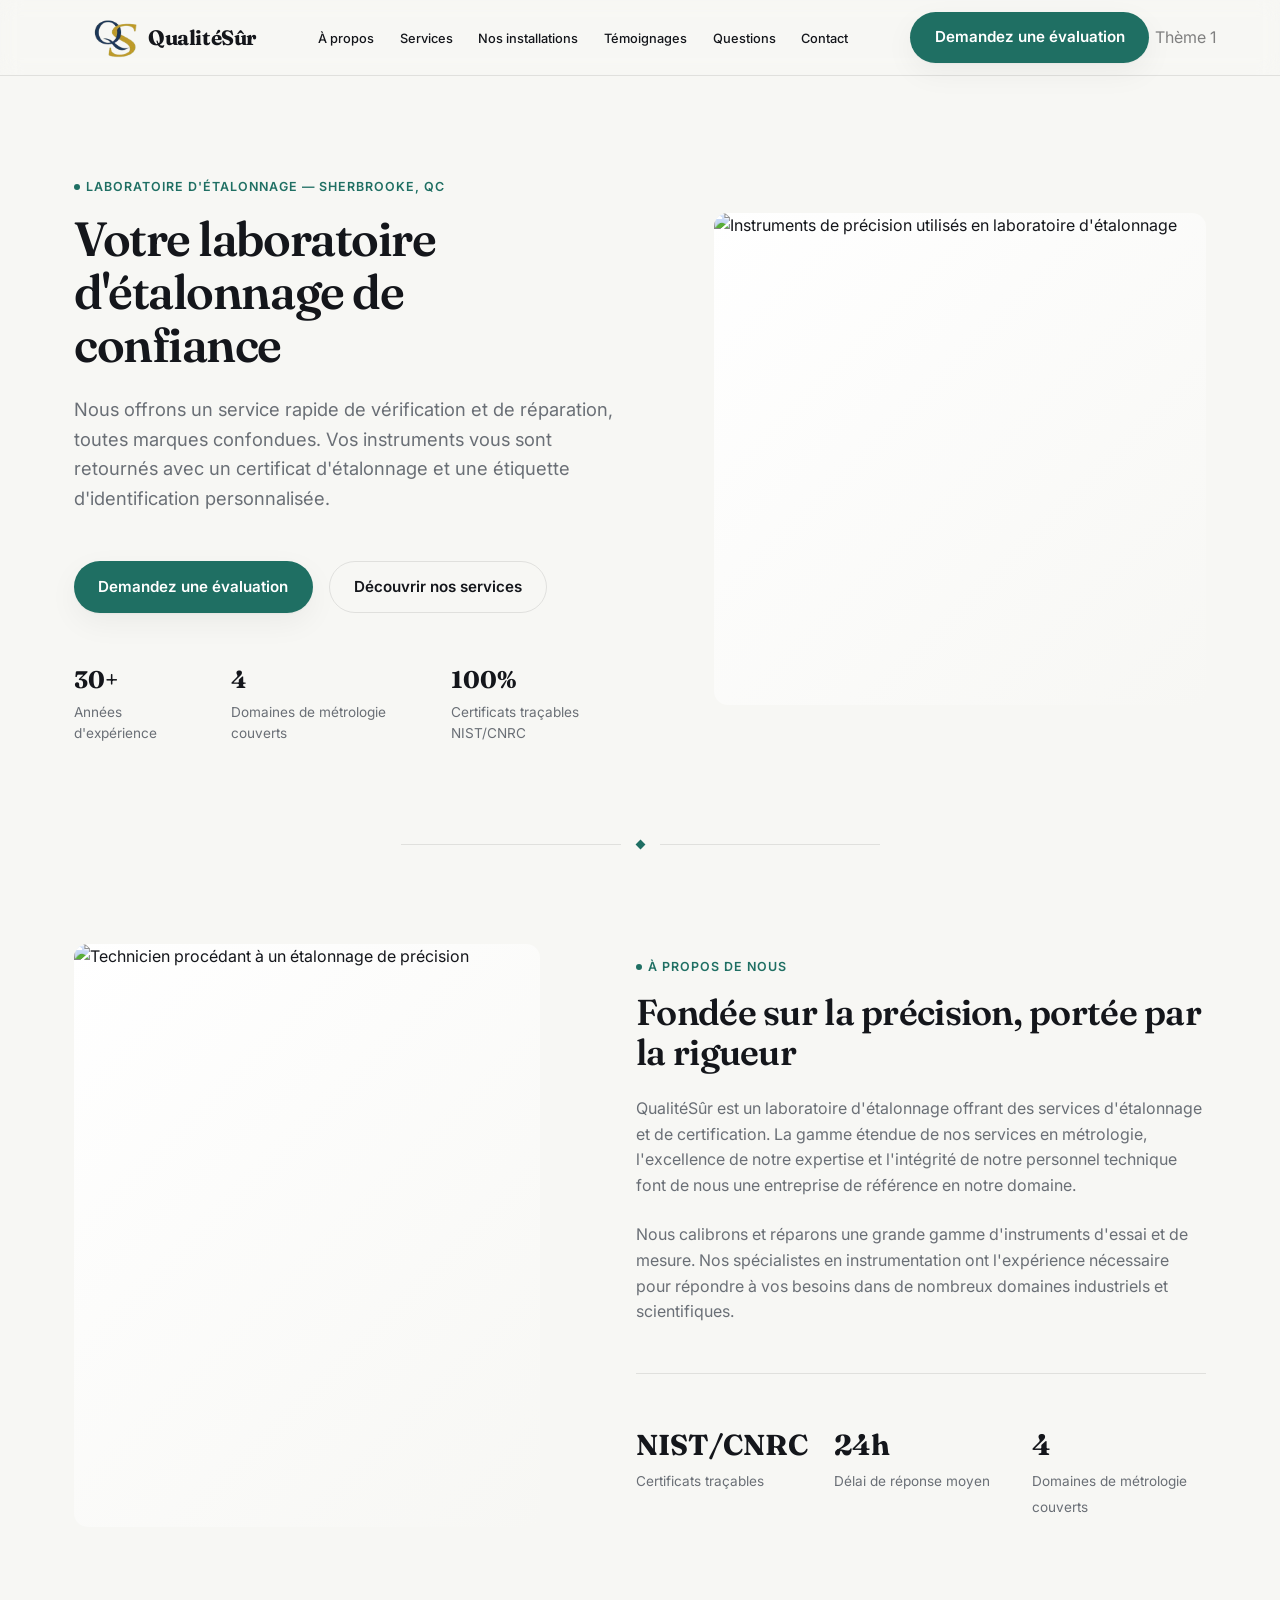
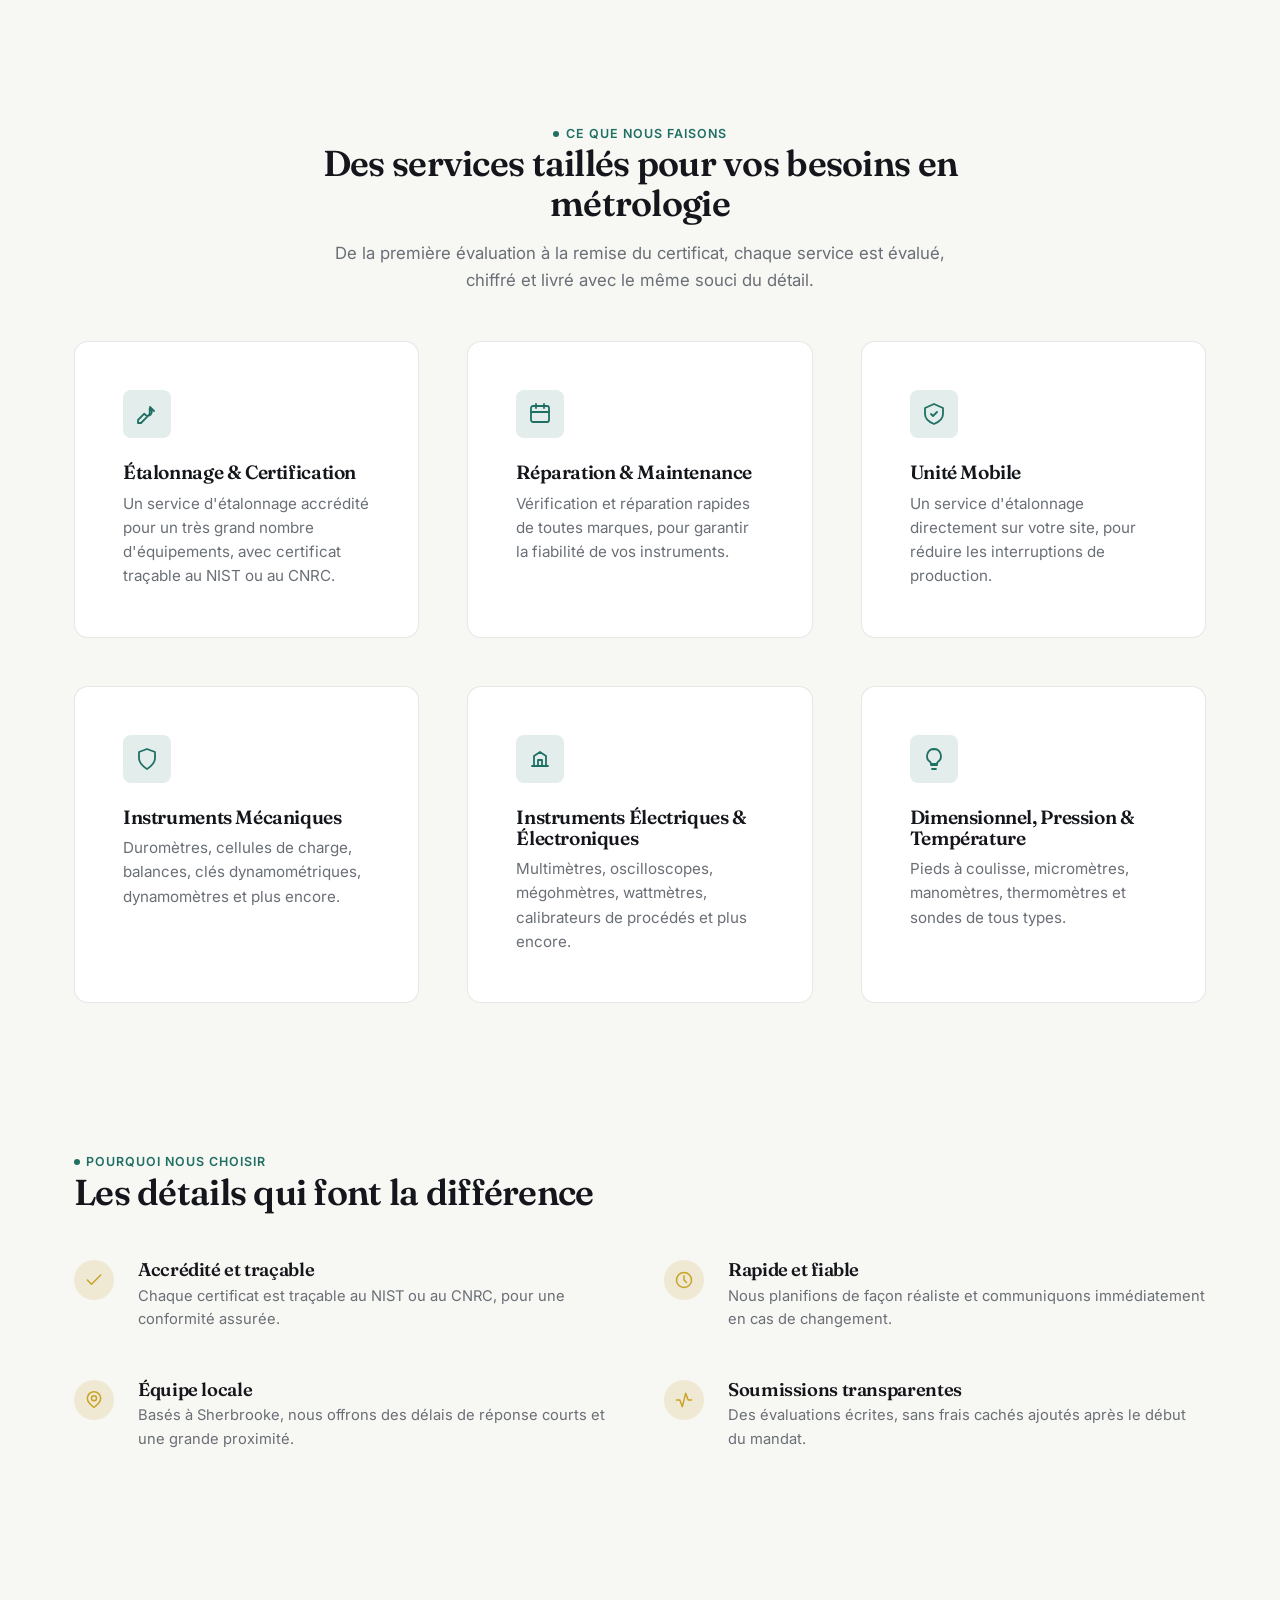
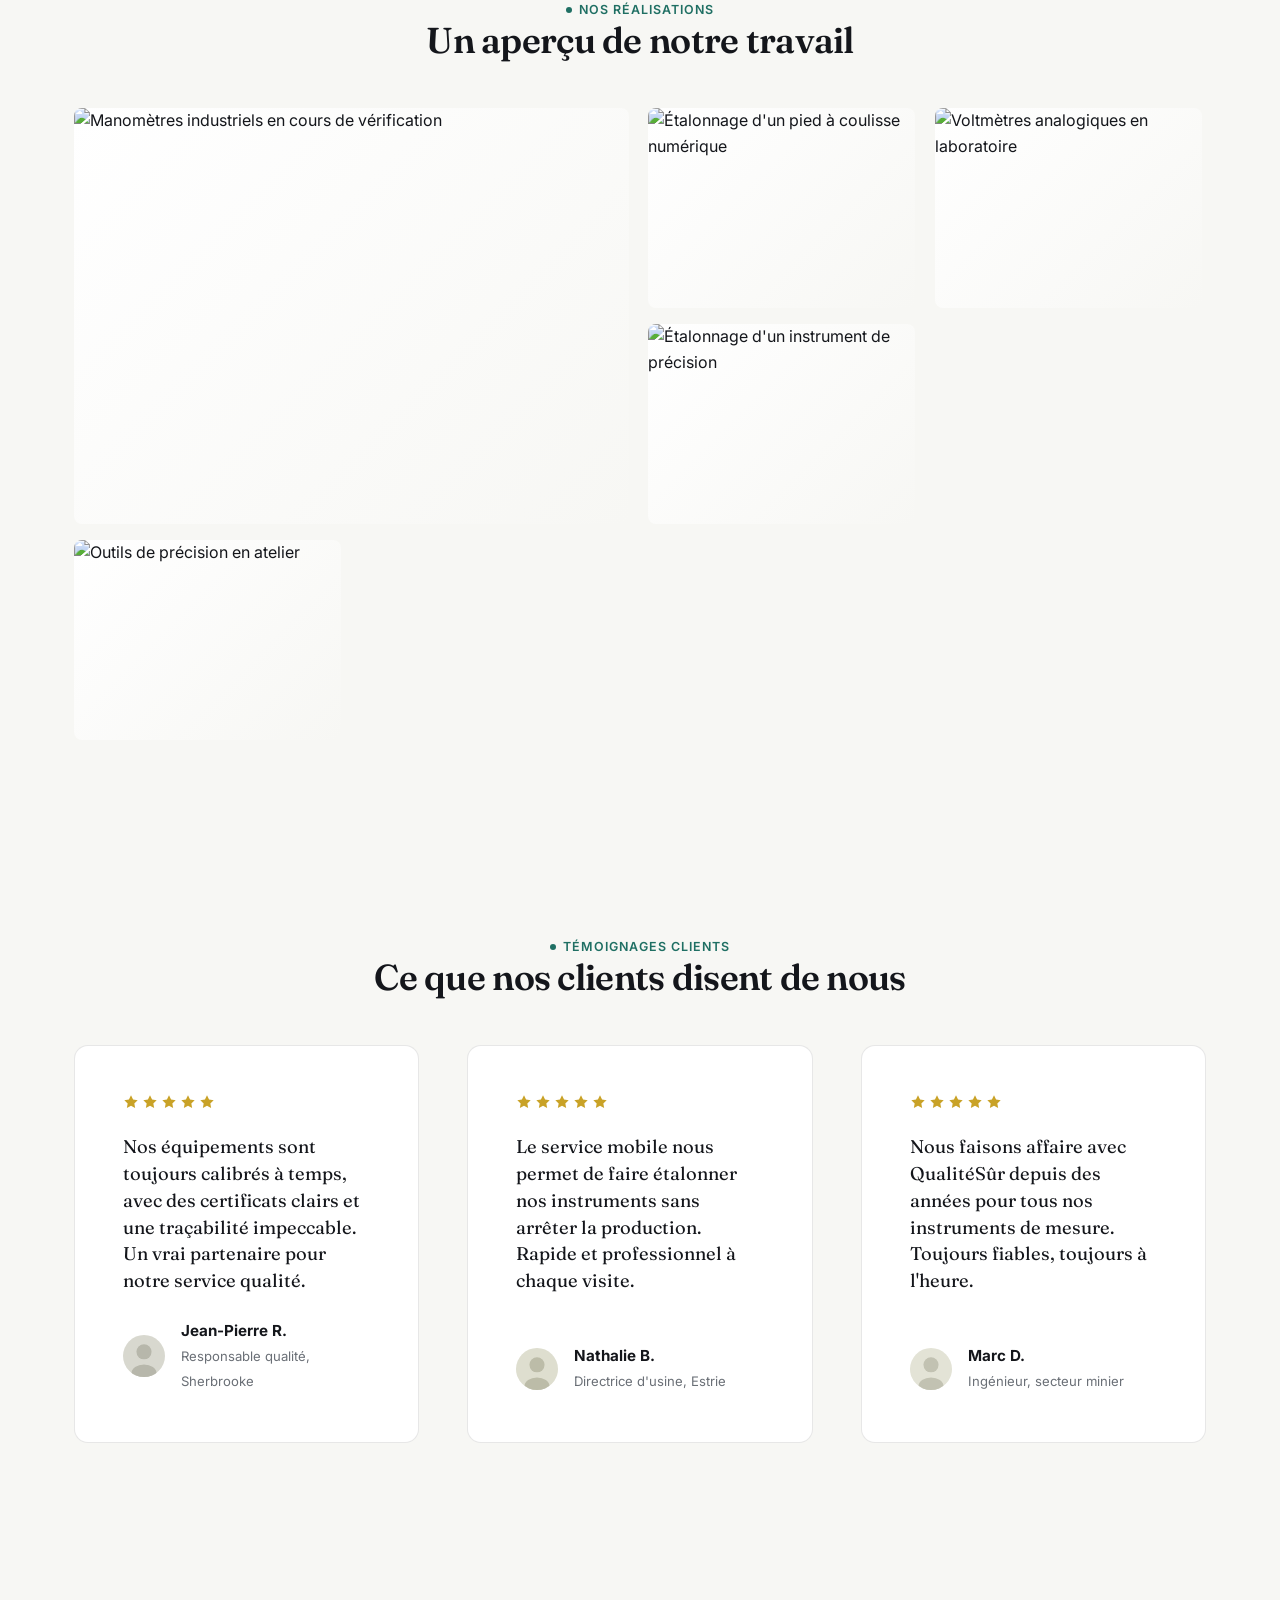
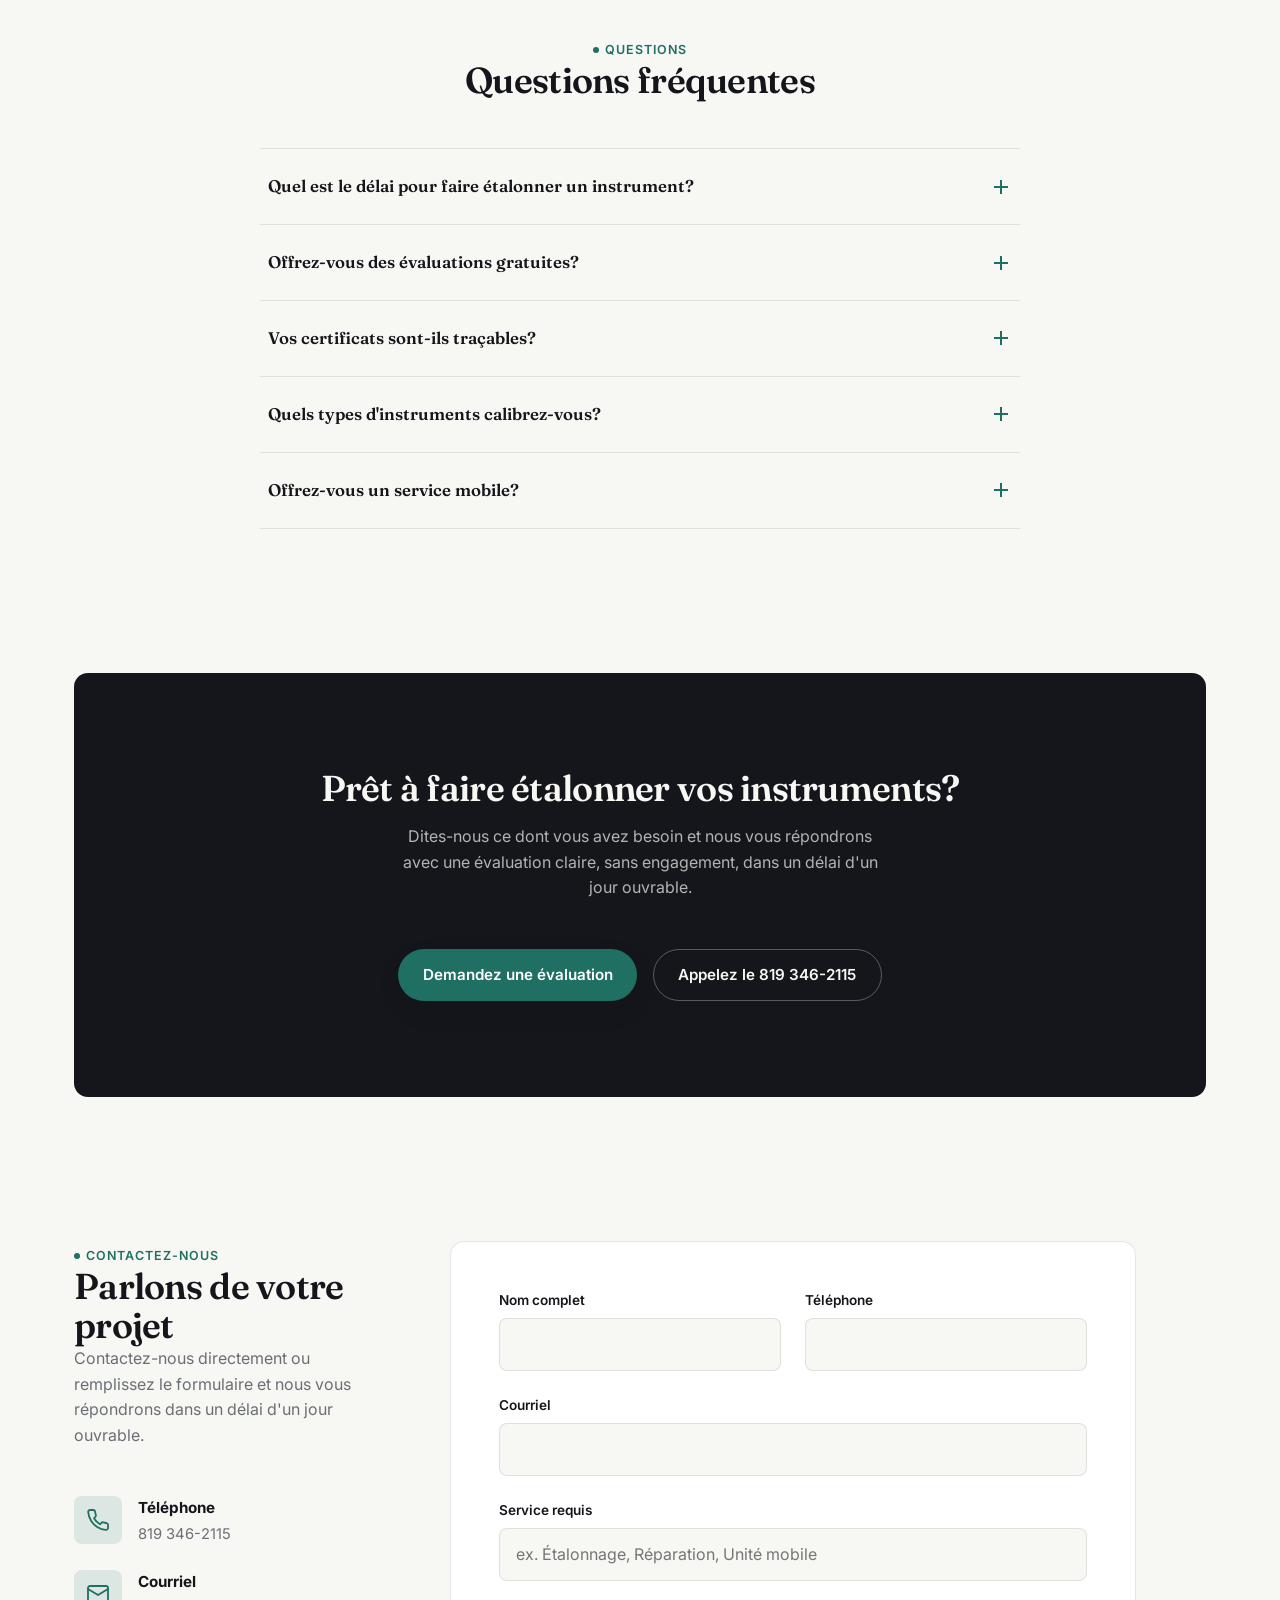
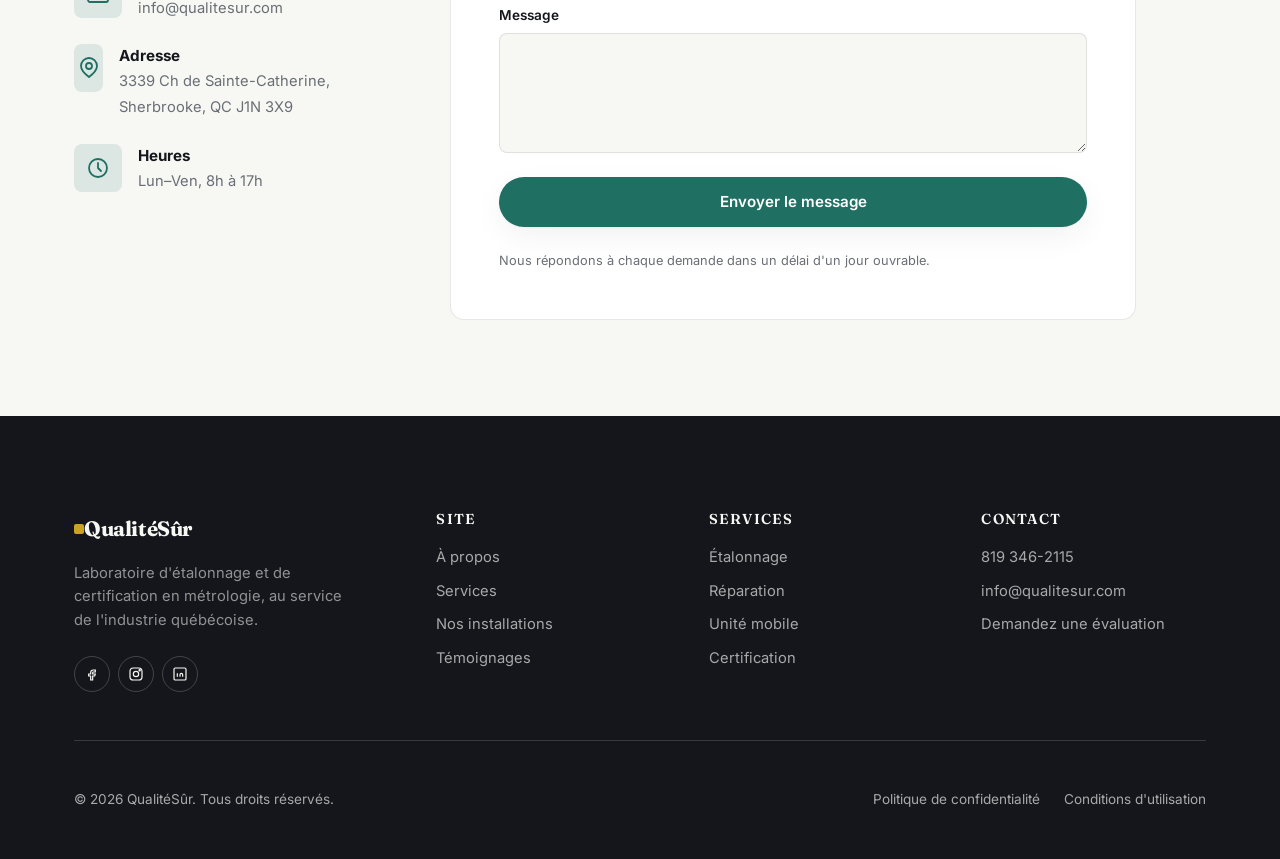
==== commit 275bf7e4: "Add theme number back in theme button" ====
--- a/index.html
+++ b/index.html
@@ -22,13 +22,16 @@
 
     function switchTheme(){
       const theme = document.getElementById("theme-link");
+      const button = document.getElementById("theme-button");
 
       var currTheme = theme.getAttribute("href").slice(4, -4);
       console.log(currTheme);
       const ind = themes.indexOf(currTheme.trim().toLowerCase());
 
       if (ind != null) {
-        theme.setAttribute("href", `css/${themes[(ind + 1) % themes.length]}.css`);
+        newInd = (ind + 1) % themes.length
+        theme.setAttribute("href", `css/${themes[newInd]}.css`);
+        button.textContent = `Thème ${newInd + 1}`
       }
     }
   </script>
@@ -55,7 +58,7 @@
 
       <div class="nav-cta">
         <a href="#contact" class="btn btn-primary">Demandez une évaluation</a>
-        <button style="color: grey; margin: -10px;" onclick="switchTheme();">Thème</button>
+        <button id="theme-button" style="color: grey; margin: -10px;" onclick="switchTheme();">Thème 1</button>
         <button class="nav-toggle" data-nav-toggle aria-label="Toggle menu" aria-expanded="false">
           <span></span><span></span><span></span>
         </button>
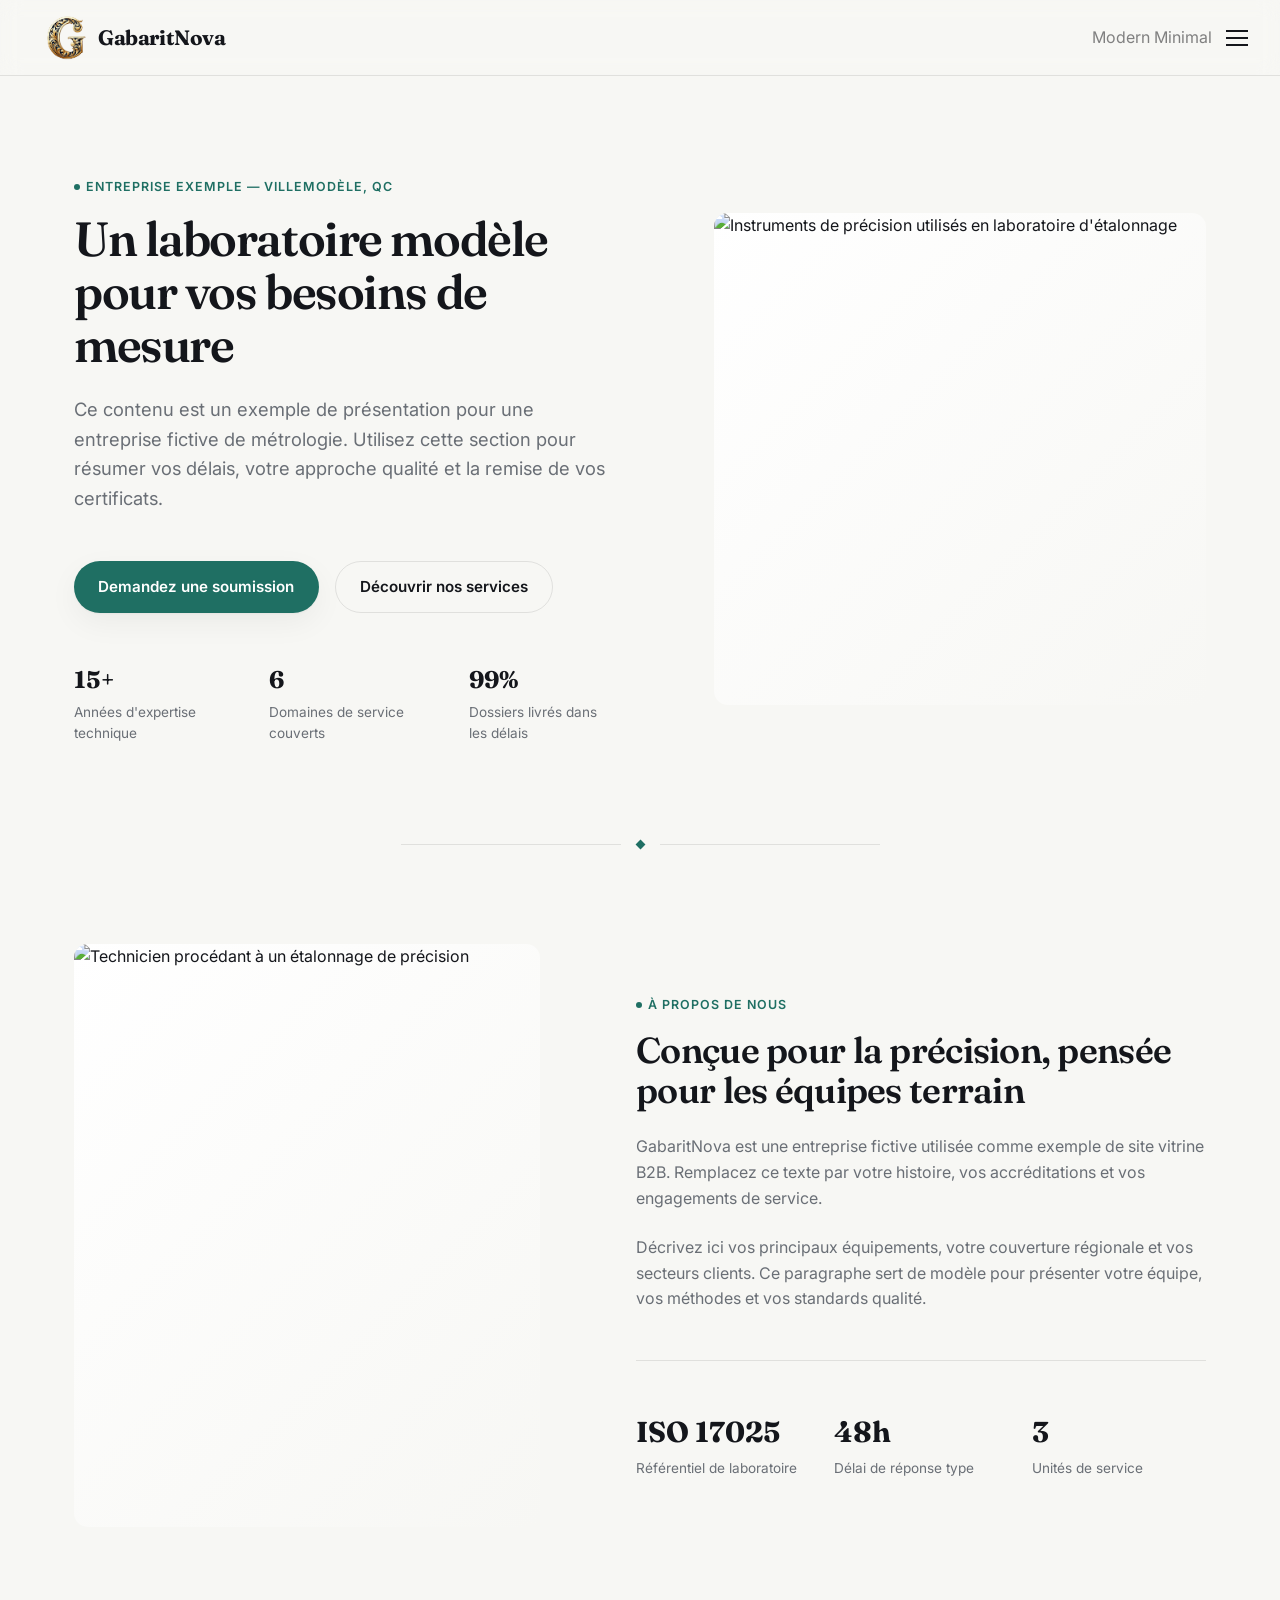
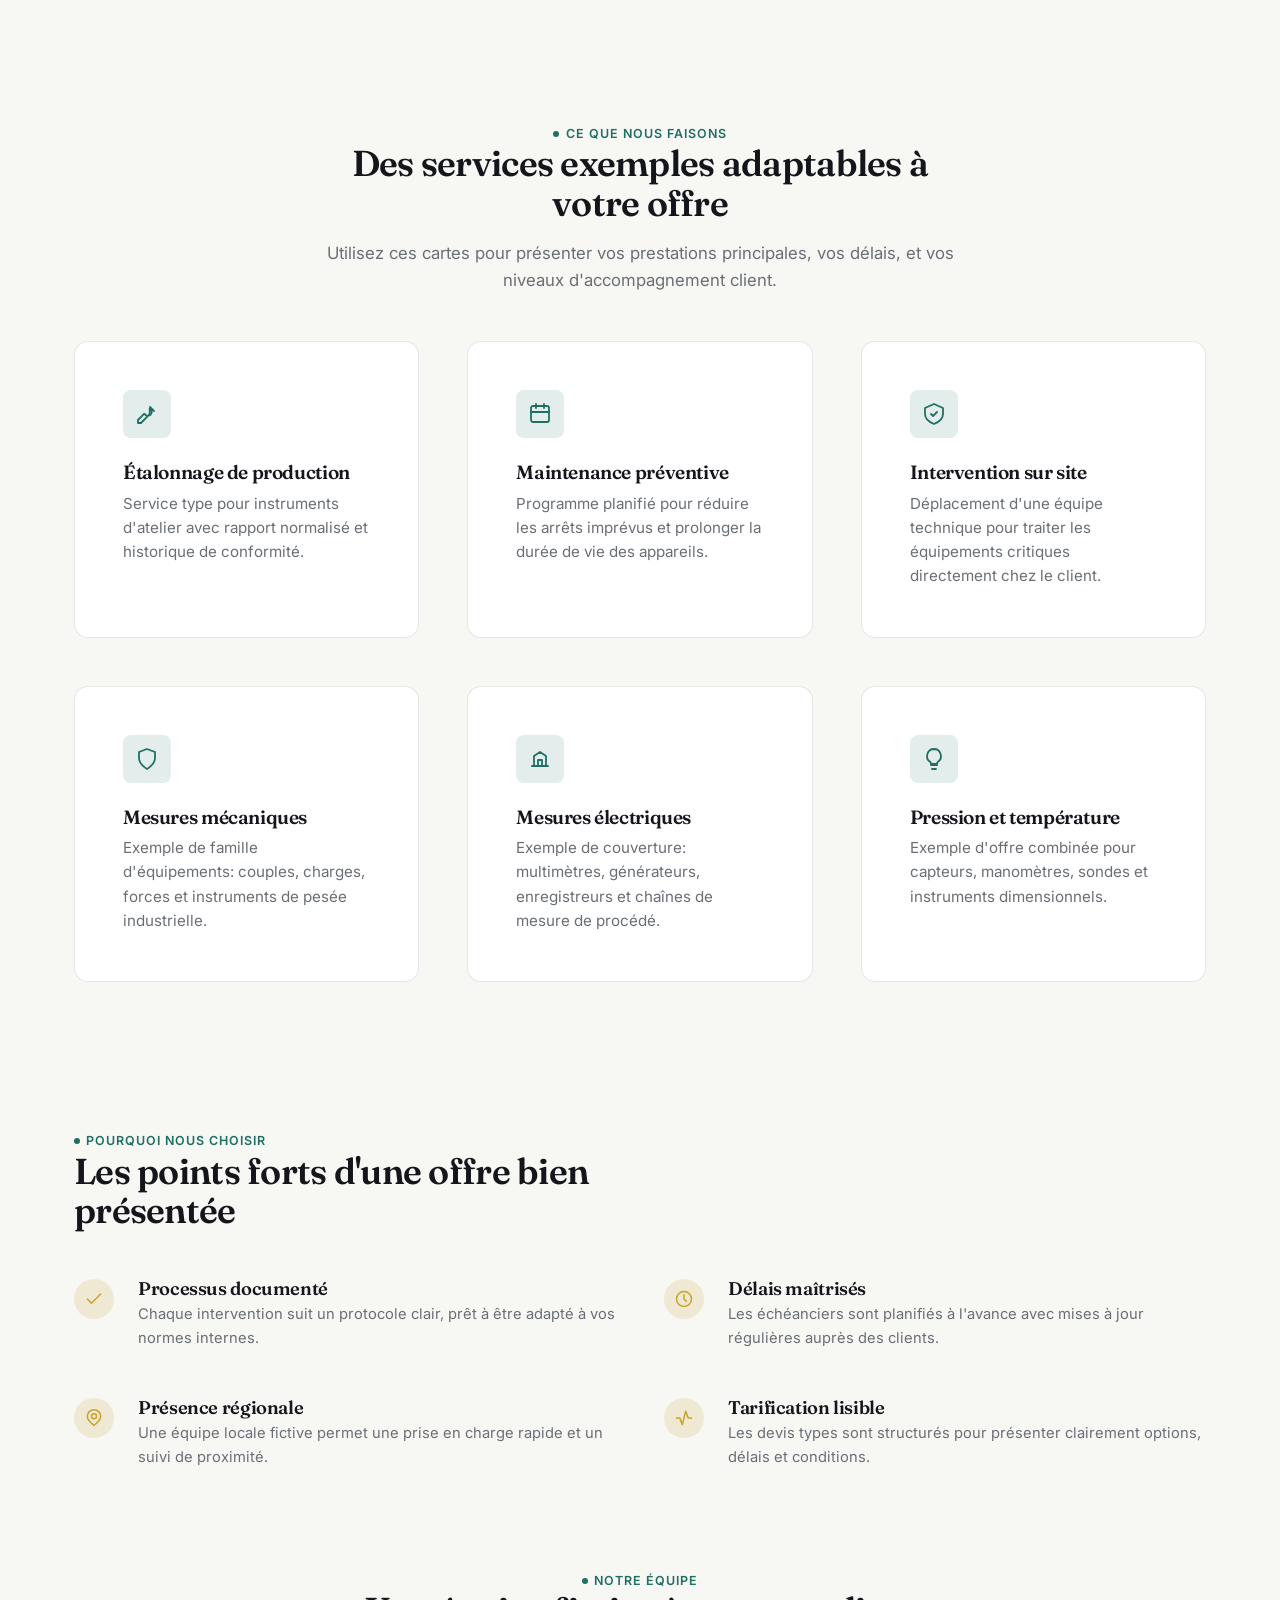
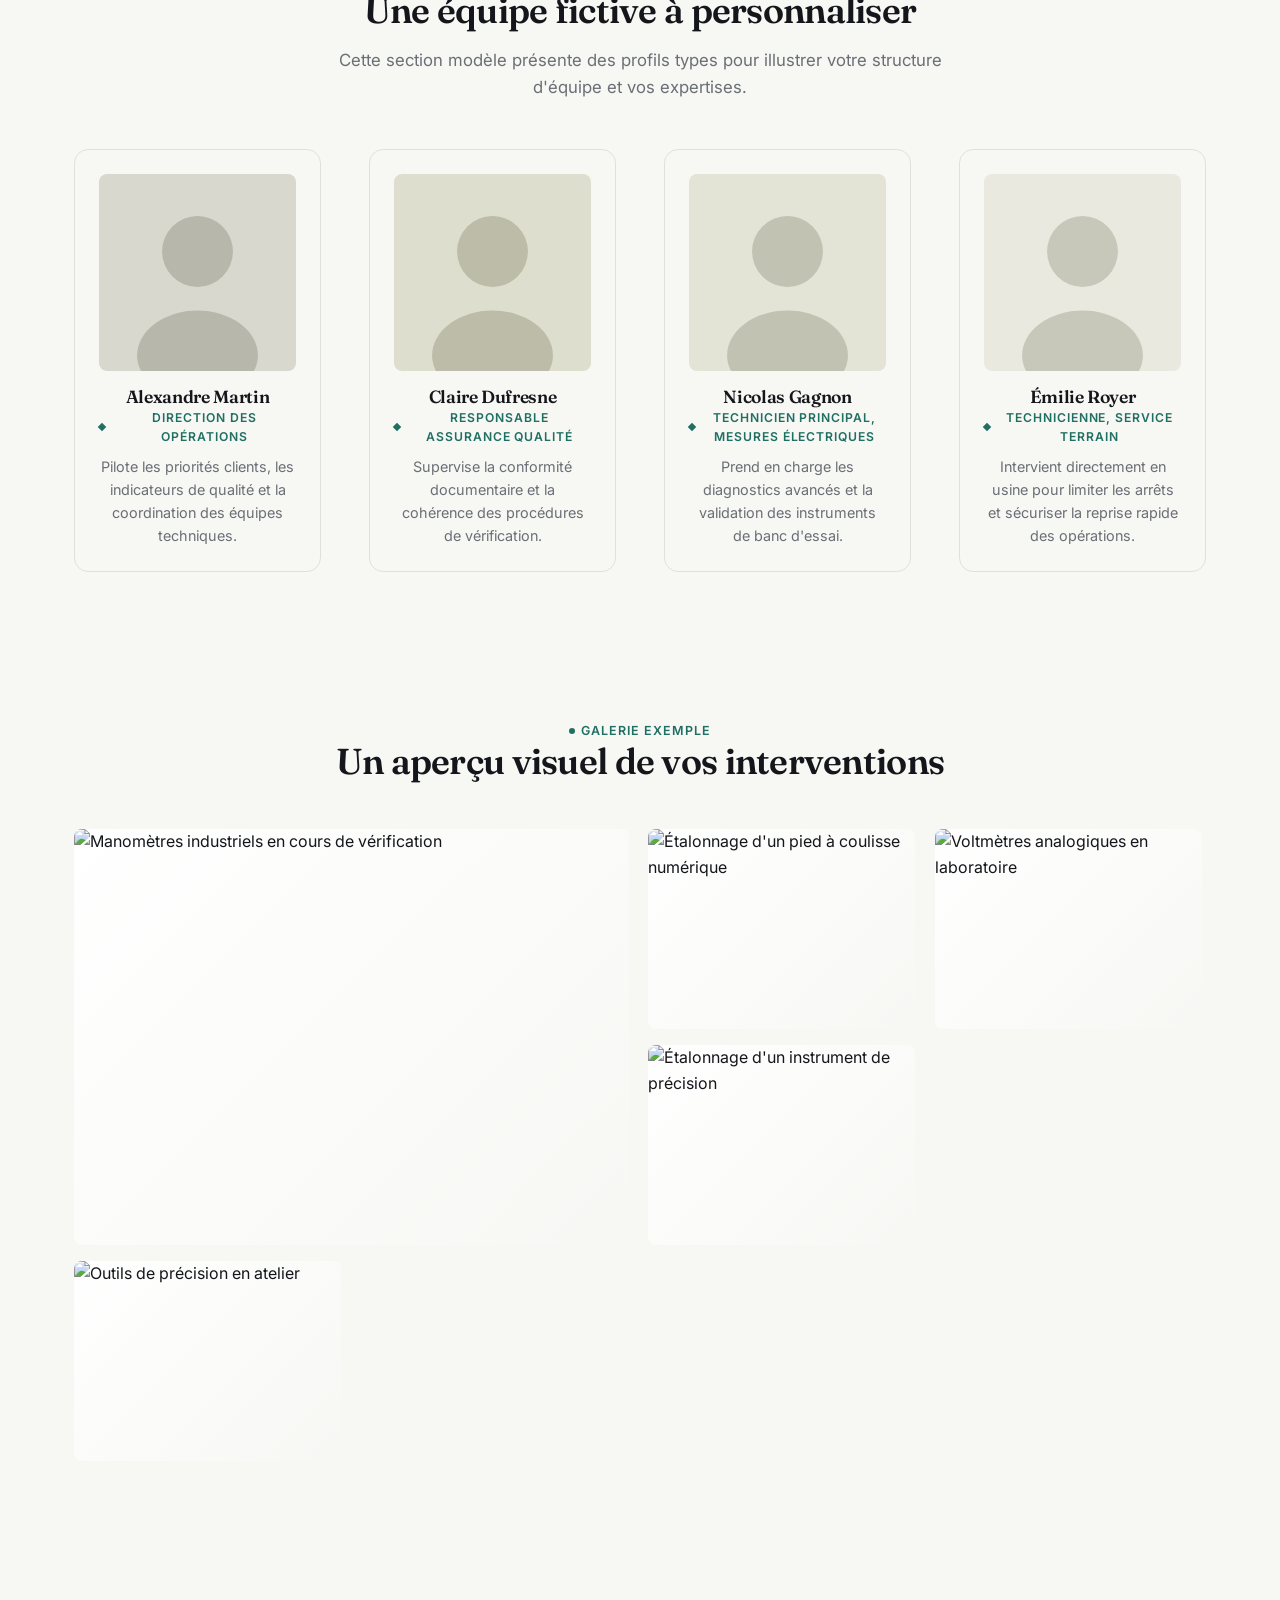
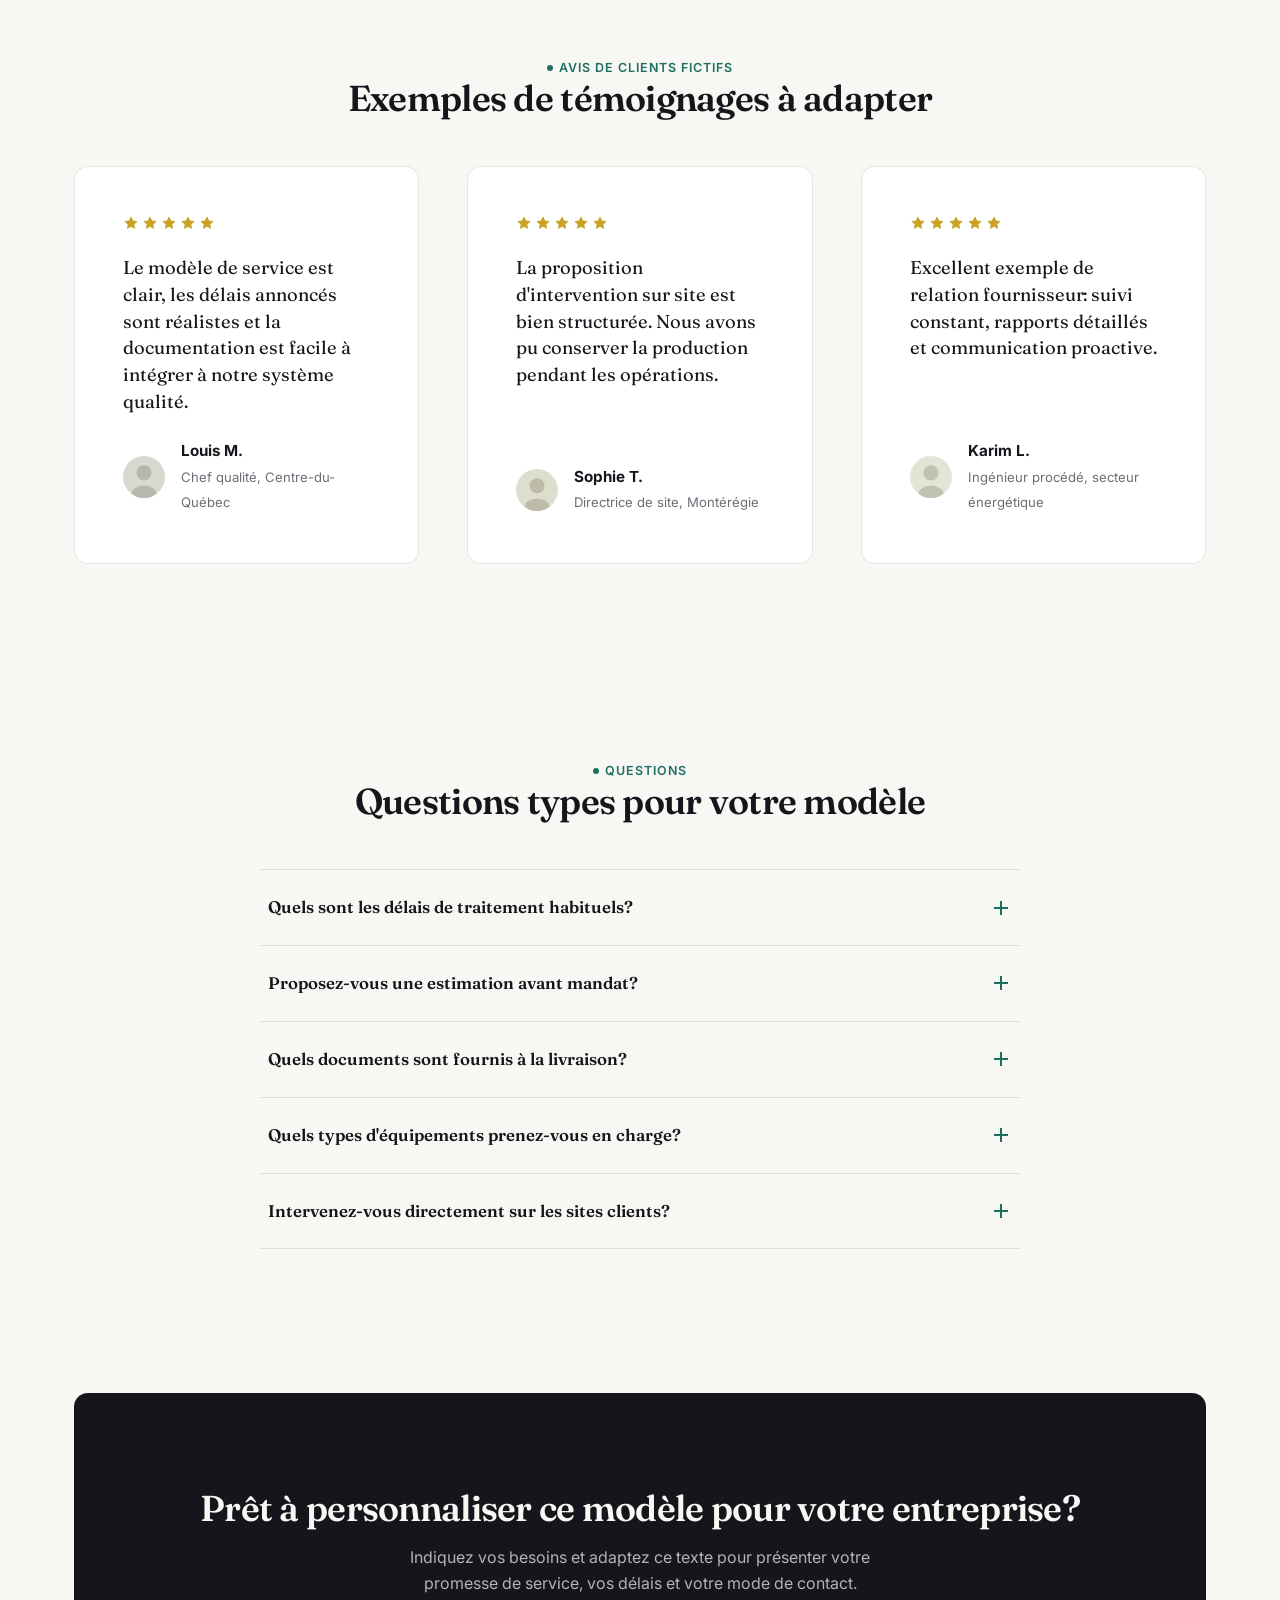
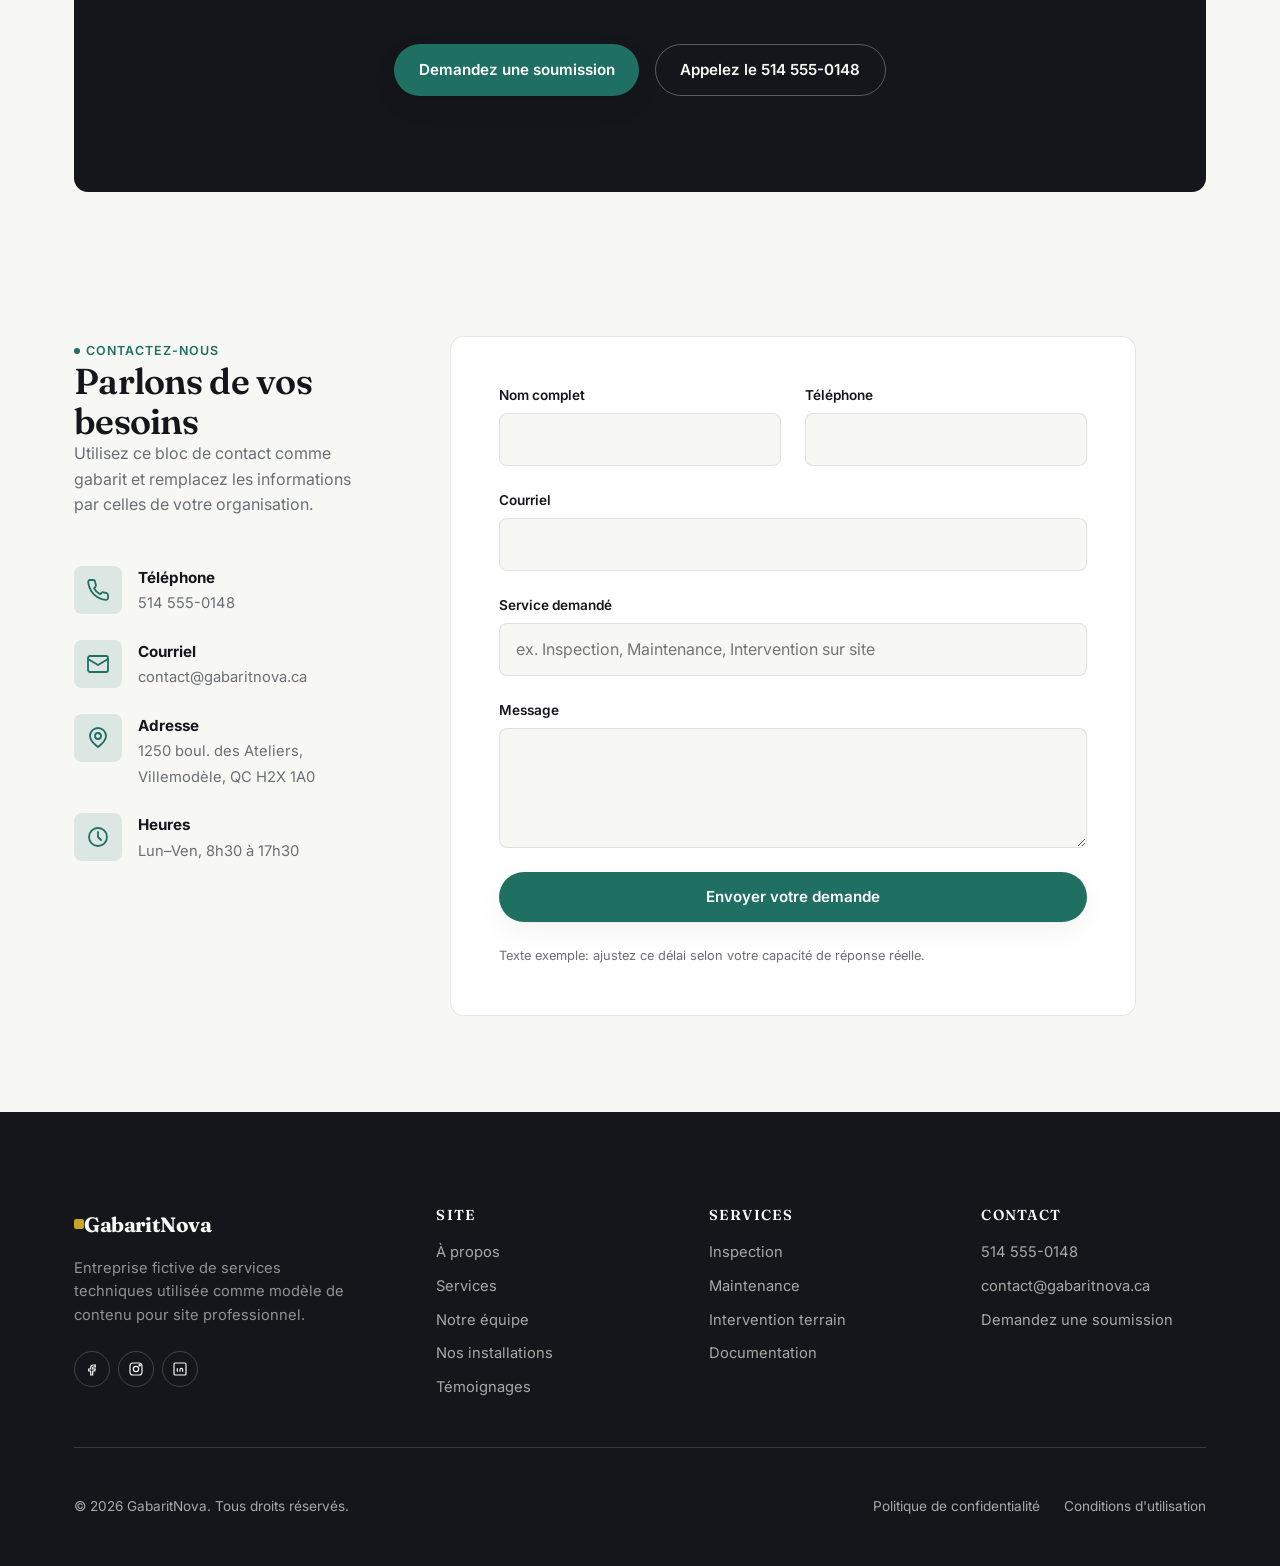
==== commit 5a07eda1: "Add 3 themes, 'Our team' section, go back to templated content" ====
--- a/index.html
+++ b/index.html
@@ -3,7 +3,7 @@
 <head>
   <meta charset="UTF-8" />
   <meta name="viewport" content="width=device-width, initial-scale=1.0" />
-  <title>QualitéSûr &mdash; Laboratoire d'&eacute;talonnage et de certification</title>
+  <title>GabaritNova &mdash; Laboratoire d'&eacute;talonnage industriel</title>
   <meta name="description" content="QualitéSûr est un laboratoire d'&eacute;talonnage offrant des services d'&eacute;talonnage et de certification en m&eacute;trologie pour instruments m&eacute;caniques, &eacute;lectriques, de pression et dimensionnels. Demandez une &eacute;valuation." />
 
   <link rel="stylesheet" href="css/base.css" />
@@ -13,26 +13,26 @@
 <body>
   <script>
     const themes = [
-      "modern-minimal",
-      "cinematic-immersive",
-      "editorial-heritage",
-      "friendly-local",
-      "industrial-trades"
+      { slug: "modern-minimal", label: "Modern Minimal" },
+      { slug: "cinematic-immersive", label: "Cinematic Immersive" },
+      { slug: "editorial-heritage", label: "Editorial Heritage" },
+      { slug: "friendly-local", label: "Friendly Local" },
+      { slug: "industrial-trades", label: "Industrial Trades" },
+      { slug: "scrapbook", label: "Scrapbook" },
+      { slug: "glassmorphism", label: "Glassmorphism" },
+      { slug: "swiss-design", label: "Swiss Design" }
     ]
 
     function switchTheme(){
       const theme = document.getElementById("theme-link");
       const button = document.getElementById("theme-button");
 
-      var currTheme = theme.getAttribute("href").slice(4, -4);
-      console.log(currTheme);
-      const ind = themes.indexOf(currTheme.trim().toLowerCase());
-
-      if (ind != null) {
-        newInd = (ind + 1) % themes.length
-        theme.setAttribute("href", `css/${themes[newInd]}.css`);
-        button.textContent = `Thème ${newInd + 1}`
-      }
+      const currSlug = theme.getAttribute("href").slice(4, -4).trim().toLowerCase();
+      const ind = themes.findIndex(t => t.slug === currSlug);
+
+      const newInd = (ind >= 0 ? ind + 1 : 0) % themes.length;
+      theme.setAttribute("href", `css/${themes[newInd].slug}.css`);
+      button.textContent = themes[newInd].label;
     }
   </script>
 
@@ -43,22 +43,23 @@
   <header class="site-header">
     <nav class="nav" aria-label="Primary">
       <div class="nav-logo">
-        <img src="img/logo.png"/>
-        <a href="#home">QualitéSûr</a>
+        <img src="img/base.png"/>
+        <a href="#home">GabaritNova</a>
       </div>
       <ul class="nav-links" data-nav-links>
         <li><a href="#about">À propos</a></li>
         <li><a href="#services">Services</a></li>
+        <li><a href="#team">Notre équipe</a></li>
         <li><a href="#gallery">Nos installations</a></li>
         <li><a href="#testimonials">Témoignages</a></li>
         <li><a href="#faq">Questions</a></li>
         <li><a href="#contact">Contact</a></li>
-        <li class="nav-links-cta"><a href="#contact" class="btn btn-primary">Demandez une évaluation</a></li>
+        <li class="nav-links-cta"><a href="#contact" class="btn btn-primary">Demandez une soumission</a></li>
       </ul>
 
       <div class="nav-cta">
-        <a href="#contact" class="btn btn-primary">Demandez une évaluation</a>
-        <button id="theme-button" style="color: grey; margin: -10px;" onclick="switchTheme();">Thème 1</button>
+        <a href="#contact" class="btn btn-primary">Demandez une soumission</a>
+        <button id="theme-button" style="color: grey; margin: -10px;" onclick="switchTheme();">Modern Minimal</button>
         <button class="nav-toggle" data-nav-toggle aria-label="Toggle menu" aria-expanded="false">
           <span></span><span></span><span></span>
         </button>
@@ -71,28 +72,28 @@
     <section class="hero section" id="home">
       <div class="container">
         <div class="hero-content" data-reveal>
-          <span class="eyebrow">Laboratoire d'étalonnage &mdash; Sherbrooke, QC</span>
-          <h1>Votre laboratoire d'étalonnage de confiance</h1>
+          <span class="eyebrow">Entreprise exemple &mdash; Villemodèle, QC</span>
+          <h1>Un laboratoire modèle pour vos besoins de mesure</h1>
           <p>
-            Nous offrons un service rapide de vérification et de réparation, toutes marques confondues.
-            Vos instruments vous sont retournés avec un certificat d'étalonnage et une étiquette d'identification personnalisée.
+            Ce contenu est un exemple de présentation pour une entreprise fictive de métrologie.
+            Utilisez cette section pour résumer vos délais, votre approche qualité et la remise de vos certificats.
           </p>
           <div class="hero-actions">
-            <a href="#contact" class="btn btn-primary">Demandez une évaluation</a>
+            <a href="#contact" class="btn btn-primary">Demandez une soumission</a>
             <a href="#services" class="btn btn-secondary">Découvrir nos services</a>
           </div>
           <div class="hero-meta">
             <div>
-              <strong>30+</strong>
-              <span>Années d'expérience</span>
-            </div>
-            <div>
-              <strong>4</strong>
-              <span>Domaines de métrologie couverts</span>
-            </div>
-            <div>
-              <strong>100%</strong>
-              <span>Certificats traçables NIST/CNRC</span>
+              <strong>15+</strong>
+              <span>Années d'expertise technique</span>
+            </div>
+            <div>
+              <strong>6</strong>
+              <span>Domaines de service couverts</span>
+            </div>
+            <div>
+              <strong>99%</strong>
+              <span>Dossiers livrés dans les délais</span>
             </div>
           </div>
         </div>
@@ -126,30 +127,28 @@
 
         <div class="about-body" data-reveal>
           <span class="eyebrow">À propos de nous</span>
-          <h2>Fondée sur la précision, portée par la rigueur</h2>
+          <h2>Conçue pour la précision, pensée pour les équipes terrain</h2>
           <p>
-            QualitéSûr est un laboratoire d'étalonnage offrant des services d'étalonnage et de certification.
-            La gamme étendue de nos services en métrologie, l'excellence de notre expertise et l'intégrité
-            de notre personnel technique font de nous une entreprise de référence en notre domaine.
+            GabaritNova est une entreprise fictive utilisée comme exemple de site vitrine B2B.
+            Remplacez ce texte par votre histoire, vos accréditations et vos engagements de service.
           </p>
           <p>
-            Nous calibrons et réparons une grande gamme d'instruments d'essai et de mesure. Nos spécialistes
-            en instrumentation ont l'expérience nécessaire pour répondre à vos besoins dans de nombreux
-            domaines industriels et scientifiques.
+            Décrivez ici vos principaux équipements, votre couverture régionale et vos secteurs clients.
+            Ce paragraphe sert de modèle pour présenter votre équipe, vos méthodes et vos standards qualité.
           </p>
 
           <div class="about-stats">
             <div>
-              <strong>NIST/CNRC</strong>
-              <span>Certificats traçables</span>
-            </div>
-            <div>
-              <strong>24h</strong>
-              <span>Délai de réponse moyen</span>
-            </div>
-            <div>
-              <strong>4</strong>
-              <span>Domaines de métrologie couverts</span>
+              <strong>ISO 17025</strong>
+              <span>Référentiel de laboratoire</span>
+            </div>
+            <div>
+              <strong>48h</strong>
+              <span>Délai de réponse type</span>
+            </div>
+            <div>
+              <strong>3</strong>
+              <span>Unités de service</span>
             </div>
           </div>
         </div>
@@ -161,8 +160,8 @@
       <div class="container">
         <div class="section-head section-head--center" data-reveal>
           <span class="eyebrow">Ce que nous faisons</span>
-          <h2>Des services taillés pour vos besoins en métrologie</h2>
-          <p>De la première évaluation à la remise du certificat, chaque service est évalué, chiffré et livré avec le même souci du détail.</p>
+          <h2>Des services exemples adaptables à votre offre</h2>
+          <p>Utilisez ces cartes pour présenter vos prestations principales, vos délais, et vos niveaux d'accompagnement client.</p>
         </div>
 
         <div class="grid grid-3">
@@ -170,48 +169,48 @@
             <div class="card-icon" aria-hidden="true">
               <svg viewBox="0 0 24 24" fill="none" stroke="currentColor" stroke-width="1.8" stroke-linecap="round" stroke-linejoin="round"><path d="M14.7 6.3a4 4 0 1 1-5.4 5.4L3 18v3h3l6.3-6.3a4 4 0 0 1 2.4-2.4Z"/><path d="M15 5l4 4"/></svg>
             </div>
-            <h3>Étalonnage &amp; Certification</h3>
-            <p>Un service d'étalonnage accrédité pour un très grand nombre d'équipements, avec certificat traçable au NIST ou au CNRC.</p>
+            <h3>Étalonnage de production</h3>
+            <p>Service type pour instruments d'atelier avec rapport normalisé et historique de conformité.</p>
           </article>
 
           <article class="card" data-reveal>
             <div class="card-icon" aria-hidden="true">
               <svg viewBox="0 0 24 24" fill="none" stroke="currentColor" stroke-width="1.8" stroke-linecap="round" stroke-linejoin="round"><rect x="3" y="4" width="18" height="16" rx="2"/><path d="M8 2v4M16 2v4M3 10h18"/></svg>
             </div>
-            <h3>Réparation &amp; Maintenance</h3>
-            <p>Vérification et réparation rapides de toutes marques, pour garantir la fiabilité de vos instruments.</p>
+            <h3>Maintenance préventive</h3>
+            <p>Programme planifié pour réduire les arrêts imprévus et prolonger la durée de vie des appareils.</p>
           </article>
 
           <article class="card" data-reveal>
             <div class="card-icon" aria-hidden="true">
               <svg viewBox="0 0 24 24" fill="none" stroke="currentColor" stroke-width="1.8" stroke-linecap="round" stroke-linejoin="round"><path d="M12 2 3 6v6c0 5 4 8 9 10 5-2 9-5 9-10V6z"/><path d="m9 12 2 2 4-4"/></svg>
             </div>
-            <h3>Unité Mobile</h3>
-            <p>Un service d'étalonnage directement sur votre site, pour réduire les interruptions de production.</p>
+            <h3>Intervention sur site</h3>
+            <p>Déplacement d'une équipe technique pour traiter les équipements critiques directement chez le client.</p>
           </article>
 
           <article class="card" data-reveal>
             <div class="card-icon" aria-hidden="true">
               <svg viewBox="0 0 24 24" fill="none" stroke="currentColor" stroke-width="1.8" stroke-linecap="round" stroke-linejoin="round"><path d="M12 22s8-4.5 8-11V5l-8-3-8 3v6c0 6.5 8 11 8 11Z"/></svg>
             </div>
-            <h3>Instruments Mécaniques</h3>
-            <p>Duromètres, cellules de charge, balances, clés dynamométriques, dynamomètres et plus encore.</p>
+            <h3>Mesures mécaniques</h3>
+            <p>Exemple de famille d'équipements: couples, charges, forces et instruments de pesée industrielle.</p>
           </article>
 
           <article class="card" data-reveal>
             <div class="card-icon" aria-hidden="true">
               <svg viewBox="0 0 24 24" fill="none" stroke="currentColor" stroke-width="1.8" stroke-linecap="round" stroke-linejoin="round"><path d="M4 19h16M6 19V9l6-4 6 4v10"/><path d="M10 19v-6h4v6"/></svg>
             </div>
-            <h3>Instruments Électriques &amp; Électroniques</h3>
-            <p>Multimètres, oscilloscopes, mégohmètres, wattmètres, calibrateurs de procédés et plus encore.</p>
+            <h3>Mesures électriques</h3>
+            <p>Exemple de couverture: multimètres, générateurs, enregistreurs et chaînes de mesure de procédé.</p>
           </article>
 
           <article class="card" data-reveal>
             <div class="card-icon" aria-hidden="true">
               <svg viewBox="0 0 24 24" fill="none" stroke="currentColor" stroke-width="1.8" stroke-linecap="round" stroke-linejoin="round"><path d="M9 18h6M10 22h4"/><path d="M12 2a7 7 0 0 0-4 12.7c.6.5 1 1.2 1 2.3h6c0-1 .4-1.8 1-2.3A7 7 0 0 0 12 2Z"/></svg>
             </div>
-            <h3>Dimensionnel, Pression &amp; Température</h3>
-            <p>Pieds à coulisse, micromètres, manomètres, thermomètres et sondes de tous types.</p>
+            <h3>Pression et température</h3>
+            <p>Exemple d'offre combinée pour capteurs, manomètres, sondes et instruments dimensionnels.</p>
           </article>
         </div>
       </div>
@@ -222,7 +221,7 @@
       <div class="container">
         <div class="section-head" data-reveal>
           <span class="eyebrow">Pourquoi nous choisir</span>
-          <h2>Les détails qui font la différence</h2>
+          <h2>Les points forts d'une offre bien présentée</h2>
         </div>
 
         <div class="grid grid-2">
@@ -231,8 +230,8 @@
               <svg viewBox="0 0 24 24" fill="none" stroke="currentColor" stroke-width="1.8" stroke-linecap="round" stroke-linejoin="round"><path d="M20 6 9 17l-5-5"/></svg>
             </div>
             <div>
-              <h4>Accrédité et traçable</h4>
-              <p>Chaque certificat est traçable au NIST ou au CNRC, pour une conformité assurée.</p>
+              <h4>Processus documenté</h4>
+              <p>Chaque intervention suit un protocole clair, prêt à être adapté à vos normes internes.</p>
             </div>
           </div>
 
@@ -241,8 +240,8 @@
               <svg viewBox="0 0 24 24" fill="none" stroke="currentColor" stroke-width="1.8" stroke-linecap="round" stroke-linejoin="round"><circle cx="12" cy="12" r="9"/><path d="M12 7v5l3 3"/></svg>
             </div>
             <div>
-              <h4>Rapide et fiable</h4>
-              <p>Nous planifions de façon réaliste et communiquons immédiatement en cas de changement.</p>
+              <h4>Délais maîtrisés</h4>
+              <p>Les échéanciers sont planifiés à l'avance avec mises à jour régulières auprès des clients.</p>
             </div>
           </div>
 
@@ -251,8 +250,8 @@
               <svg viewBox="0 0 24 24" fill="none" stroke="currentColor" stroke-width="1.8" stroke-linecap="round" stroke-linejoin="round"><path d="M12 21c4-3 8-6.5 8-11a8 8 0 0 0-16 0c0 4.5 4 8 8 11Z"/><circle cx="12" cy="10" r="3"/></svg>
             </div>
             <div>
-              <h4>Équipe locale</h4>
-              <p>Basés à Sherbrooke, nous offrons des délais de réponse courts et une grande proximité.</p>
+              <h4>Présence régionale</h4>
+              <p>Une équipe locale fictive permet une prise en charge rapide et un suivi de proximité.</p>
             </div>
           </div>
 
@@ -261,10 +260,83 @@
               <svg viewBox="0 0 24 24" fill="none" stroke="currentColor" stroke-width="1.8" stroke-linecap="round" stroke-linejoin="round"><path d="M3 12h4l3 8 4-16 3 8h4"/></svg>
             </div>
             <div>
-              <h4>Soumissions transparentes</h4>
-              <p>Des évaluations écrites, sans frais cachés ajoutés après le début du mandat.</p>
-            </div>
-          </div>
+              <h4>Tarification lisible</h4>
+              <p>Les devis types sont structurés pour présenter clairement options, délais et conditions.</p>
+            </div>
+          </div>
+        </div>
+      </div>
+    </section>
+
+    <!-- ================= TEAM ================= -->
+    <section class="team section section--tight" id="team">
+      <div class="container">
+        <div class="section-head section-head--center" data-reveal>
+          <span class="eyebrow">Notre équipe</span>
+          <h2>Une équipe fictive à personnaliser</h2>
+          <p>Cette section modèle présente des profils types pour illustrer votre structure d'équipe et vos expertises.</p>
+        </div>
+
+        <div class="grid grid-4">
+          <article class="team-member" data-reveal>
+            <div class="team-photo img-frame" style="--ratio: 1/1;">
+              <img
+                src="data:image/svg+xml,%3Csvg xmlns='http://www.w3.org/2000/svg' viewBox='0 0 300 300'%3E%3Crect width='300' height='300' fill='%23d8d8cf'/%3E%3Ccircle cx='150' cy='118' r='54' fill='%23b7b7ab'/%3E%3Cellipse cx='150' cy='276' rx='92' ry='68' fill='%23b7b7ab'/%3E%3C/svg%3E"
+                alt="Portrait de Sylvain Roy"
+                width="300" height="300" loading="lazy"
+              />
+            </div>
+            <div class="team-info">
+              <h3>Alexandre Martin</h3>
+              <span class="team-role">Direction des opérations</span>
+              <p>Pilote les priorités clients, les indicateurs de qualité et la coordination des équipes techniques.</p>
+            </div>
+          </article>
+
+          <article class="team-member" data-reveal>
+            <div class="team-photo img-frame" style="--ratio: 1/1;">
+              <img
+                src="data:image/svg+xml,%3Csvg xmlns='http://www.w3.org/2000/svg' viewBox='0 0 300 300'%3E%3Crect width='300' height='300' fill='%23dedecf'/%3E%3Ccircle cx='150' cy='118' r='54' fill='%23bcbca8'/%3E%3Cellipse cx='150' cy='276' rx='92' ry='68' fill='%23bcbca8'/%3E%3C/svg%3E"
+                alt="Portrait de Chantal Bergeron"
+                width="300" height="300" loading="lazy"
+              />
+            </div>
+            <div class="team-info">
+              <h3>Claire Dufresne</h3>
+              <span class="team-role">Responsable assurance qualité</span>
+              <p>Supervise la conformité documentaire et la cohérence des procédures de vérification.</p>
+            </div>
+          </article>
+
+          <article class="team-member" data-reveal>
+            <div class="team-photo img-frame" style="--ratio: 1/1;">
+              <img
+                src="data:image/svg+xml,%3Csvg xmlns='http://www.w3.org/2000/svg' viewBox='0 0 300 300'%3E%3Crect width='300' height='300' fill='%23e3e3d6'/%3E%3Ccircle cx='150' cy='118' r='54' fill='%23c2c2b2'/%3E%3Cellipse cx='150' cy='276' rx='92' ry='68' fill='%23c2c2b2'/%3E%3C/svg%3E"
+                alt="Portrait de Marc-Olivier Tremblay"
+                width="300" height="300" loading="lazy"
+              />
+            </div>
+            <div class="team-info">
+              <h3>Nicolas Gagnon</h3>
+              <span class="team-role">Technicien principal, mesures électriques</span>
+              <p>Prend en charge les diagnostics avancés et la validation des instruments de banc d'essai.</p>
+            </div>
+          </article>
+
+          <article class="team-member" data-reveal>
+            <div class="team-photo img-frame" style="--ratio: 1/1;">
+              <img
+                src="data:image/svg+xml,%3Csvg xmlns='http://www.w3.org/2000/svg' viewBox='0 0 300 300'%3E%3Crect width='300' height='300' fill='%23e9e9e0'/%3E%3Ccircle cx='150' cy='118' r='54' fill='%23c8c8ba'/%3E%3Cellipse cx='150' cy='276' rx='92' ry='68' fill='%23c8c8ba'/%3E%3C/svg%3E"
+                alt="Portrait de Isabelle Fontaine"
+                width="300" height="300" loading="lazy"
+              />
+            </div>
+            <div class="team-info">
+              <h3>Émilie Royer</h3>
+              <span class="team-role">Technicienne, service terrain</span>
+              <p>Intervient directement en usine pour limiter les arrêts et sécuriser la reprise rapide des opérations.</p>
+            </div>
+          </article>
         </div>
       </div>
     </section>
@@ -273,8 +345,8 @@
     <section class="gallery section" id="gallery">
       <div class="container">
         <div class="section-head section-head--center" data-reveal>
-          <span class="eyebrow">Nos réalisations</span>
-          <h2>Un aperçu de notre travail</h2>
+          <span class="eyebrow">Galerie exemple</span>
+          <h2>Un aperçu visuel de vos interventions</h2>
         </div>
 
         <div class="gallery-grid" data-reveal>
@@ -301,8 +373,8 @@
     <section class="testimonials section" id="testimonials">
       <div class="container">
         <div class="section-head section-head--center" data-reveal>
-          <span class="eyebrow">Témoignages clients</span>
-          <h2>Ce que nos clients disent de nous</h2>
+          <span class="eyebrow">Avis de clients fictifs</span>
+          <h2>Exemples de témoignages à adapter</h2>
         </div>
 
         <div class="grid grid-3">
@@ -314,14 +386,14 @@
               <svg viewBox="0 0 24 24" fill="currentColor"><path d="M12 2l3.1 6.3 6.9 1-5 4.9 1.2 6.8L12 17.8 5.8 21l1.2-6.8-5-4.9 6.9-1z"/></svg>
               <svg viewBox="0 0 24 24" fill="currentColor"><path d="M12 2l3.1 6.3 6.9 1-5 4.9 1.2 6.8L12 17.8 5.8 21l1.2-6.8-5-4.9 6.9-1z"/></svg>
             </div>
-            <blockquote>Nos équipements sont toujours calibrés à temps, avec des certificats clairs et une traçabilité impeccable. Un vrai partenaire pour notre service qualité.</blockquote>
+            <blockquote>Le modèle de service est clair, les délais annoncés sont réalistes et la documentation est facile à intégrer à notre système qualité.</blockquote>
             <div class="testimonial-author">
               <div class="testimonial-avatar">
                 <img src="data:image/svg+xml,%3Csvg xmlns='http://www.w3.org/2000/svg' viewBox='0 0 100 100'%3E%3Crect width='100' height='100' fill='%23d8d8cf'/%3E%3Ccircle cx='50' cy='40' r='18' fill='%23b7b7ab'/%3E%3Cellipse cx='50' cy='92' rx='30' ry='22' fill='%23b7b7ab'/%3E%3C/svg%3E" alt="" loading="lazy" width="42" height="42" />
               </div>
               <div>
-                <strong>Jean-Pierre R.</strong>
-                <span>Responsable qualité, Sherbrooke</span>
+                <strong>Louis M.</strong>
+                <span>Chef qualité, Centre-du-Québec</span>
               </div>
             </div>
           </article>
@@ -334,14 +406,14 @@
               <svg viewBox="0 0 24 24" fill="currentColor"><path d="M12 2l3.1 6.3 6.9 1-5 4.9 1.2 6.8L12 17.8 5.8 21l1.2-6.8-5-4.9 6.9-1z"/></svg>
               <svg viewBox="0 0 24 24" fill="currentColor"><path d="M12 2l3.1 6.3 6.9 1-5 4.9 1.2 6.8L12 17.8 5.8 21l1.2-6.8-5-4.9 6.9-1z"/></svg>
             </div>
-            <blockquote>Le service mobile nous permet de faire étalonner nos instruments sans arrêter la production. Rapide et professionnel à chaque visite.</blockquote>
+            <blockquote>La proposition d'intervention sur site est bien structurée. Nous avons pu conserver la production pendant les opérations.</blockquote>
             <div class="testimonial-author">
               <div class="testimonial-avatar">
                 <img src="data:image/svg+xml,%3Csvg xmlns='http://www.w3.org/2000/svg' viewBox='0 0 100 100'%3E%3Crect width='100' height='100' fill='%23dedecf'/%3E%3Ccircle cx='50' cy='40' r='18' fill='%23bcbca8'/%3E%3Cellipse cx='50' cy='92' rx='30' ry='22' fill='%23bcbca8'/%3E%3C/svg%3E" alt="" loading="lazy" width="42" height="42" />
               </div>
               <div>
-                <strong>Nathalie B.</strong>
-                <span>Directrice d'usine, Estrie</span>
+                <strong>Sophie T.</strong>
+                <span>Directrice de site, Montérégie</span>
               </div>
             </div>
           </article>
@@ -354,14 +426,14 @@
               <svg viewBox="0 0 24 24" fill="currentColor"><path d="M12 2l3.1 6.3 6.9 1-5 4.9 1.2 6.8L12 17.8 5.8 21l1.2-6.8-5-4.9 6.9-1z"/></svg>
               <svg viewBox="0 0 24 24" fill="currentColor"><path d="M12 2l3.1 6.3 6.9 1-5 4.9 1.2 6.8L12 17.8 5.8 21l1.2-6.8-5-4.9 6.9-1z"/></svg>
             </div>
-            <blockquote>Nous faisons affaire avec QualitéSûr depuis des années pour tous nos instruments de mesure. Toujours fiables, toujours à l'heure.</blockquote>
+            <blockquote>Excellent exemple de relation fournisseur: suivi constant, rapports détaillés et communication proactive.</blockquote>
             <div class="testimonial-author">
               <div class="testimonial-avatar">
                 <img src="data:image/svg+xml,%3Csvg xmlns='http://www.w3.org/2000/svg' viewBox='0 0 100 100'%3E%3Crect width='100' height='100' fill='%23e3e3d6'/%3E%3Ccircle cx='50' cy='40' r='18' fill='%23c2c2b2'/%3E%3Cellipse cx='50' cy='92' rx='30' ry='22' fill='%23c2c2b2'/%3E%3C/svg%3E" alt="" loading="lazy" width="42" height="42" />
               </div>
               <div>
-                <strong>Marc D.</strong>
-                <span>Ingénieur, secteur minier</span>
+                <strong>Karim L.</strong>
+                <span>Ingénieur procédé, secteur énergétique</span>
               </div>
             </div>
           </article>
@@ -374,57 +446,57 @@
       <div class="container">
         <div class="section-head section-head--center" data-reveal>
           <span class="eyebrow">Questions</span>
-          <h2>Questions fréquentes</h2>
+          <h2>Questions types pour votre modèle</h2>
         </div>
 
         <div class="faq-list" data-reveal>
           <div class="faq-item">
             <button class="faq-question" aria-expanded="false">
-              Quel est le délai pour faire étalonner un instrument?
+              Quels sont les délais de traitement habituels?
               <span class="faq-icon" aria-hidden="true"></span>
             </button>
             <div class="faq-answer">
-              <p>La plupart des étalonnages sont complétés en une à deux semaines, et nous offrons un service prioritaire pour les besoins urgents.</p>
+              <p>Dans ce modèle, les interventions standards sont annoncées sous 5 à 10 jours ouvrables avec option prioritaire.</p>
             </div>
           </div>
 
           <div class="faq-item">
             <button class="faq-question" aria-expanded="false">
-              Offrez-vous des évaluations gratuites?
+              Proposez-vous une estimation avant mandat?
               <span class="faq-icon" aria-hidden="true"></span>
             </button>
             <div class="faq-answer">
-              <p>Oui. Chaque évaluation est gratuite et fournie par écrit avant que les travaux ne soient planifiés.</p>
+              <p>Oui, une estimation écrite est transmise avant démarrage afin de valider portée, coûts et échéancier.</p>
             </div>
           </div>
 
           <div class="faq-item">
             <button class="faq-question" aria-expanded="false">
-              Vos certificats sont-ils traçables?
+              Quels documents sont fournis à la livraison?
               <span class="faq-icon" aria-hidden="true"></span>
             </button>
             <div class="faq-answer">
-              <p>Tous nos certificats sont traçables au NIST ou au CNRC, et la documentation est disponible sur demande.</p>
+              <p>Un rapport de service, une feuille de conformité et les données de référence sont remis selon l'offre retenue.</p>
             </div>
           </div>
 
           <div class="faq-item">
             <button class="faq-question" aria-expanded="false">
-              Quels types d'instruments calibrez-vous?
+              Quels types d'équipements prenez-vous en charge?
               <span class="faq-icon" aria-hidden="true"></span>
             </button>
             <div class="faq-answer">
-              <p>Nous couvrons les instruments mécaniques, électriques, de pression, de température, d'humidité et dimensionnels. Contactez-nous pour toute demande spécifique.</p>
+              <p>Le modèle couvre des équipements mécaniques, électriques et procédés. Ajustez cette liste à votre réalité.</p>
             </div>
           </div>
 
           <div class="faq-item">
             <button class="faq-question" aria-expanded="false">
-              Offrez-vous un service mobile?
+              Intervenez-vous directement sur les sites clients?
               <span class="faq-icon" aria-hidden="true"></span>
             </button>
             <div class="faq-answer">
-              <p>Oui, notre unité mobile se déplace directement sur votre site pour réduire les interruptions de production.</p>
+              <p>Oui, une équipe terrain peut être planifiée pour limiter les interruptions et accélérer la remise en service.</p>
             </div>
           </div>
         </div>
@@ -435,11 +507,11 @@
     <section class="section section--tight">
       <div class="container">
         <div class="cta" data-reveal>
-          <h2>Prêt à faire étalonner vos instruments?</h2>
-          <p>Dites-nous ce dont vous avez besoin et nous vous répondrons avec une évaluation claire, sans engagement, dans un délai d'un jour ouvrable.</p>
+          <h2>Prêt à personnaliser ce modèle pour votre entreprise?</h2>
+          <p>Indiquez vos besoins et adaptez ce texte pour présenter votre promesse de service, vos délais et votre mode de contact.</p>
           <div class="cta-actions">
-            <a href="#contact" class="btn btn-primary">Demandez une évaluation</a>
-            <a href="tel:+18193462115" class="btn btn-secondary">Appelez le 819 346-2115</a>
+            <a href="#contact" class="btn btn-primary">Demandez une soumission</a>
+            <a href="tel:+18193462115" class="btn btn-secondary">Appelez le 514 555-0148</a>
           </div>
         </div>
       </div>
@@ -450,8 +522,8 @@
       <div class="container">
         <div class="contact-info" data-reveal>
           <span class="eyebrow">Contactez-nous</span>
-          <h2>Parlons de votre projet</h2>
-          <p>Contactez-nous directement ou remplissez le formulaire et nous vous répondrons dans un délai d'un jour ouvrable.</p>
+          <h2>Parlons de vos besoins</h2>
+          <p>Utilisez ce bloc de contact comme gabarit et remplacez les informations par celles de votre organisation.</p>
 
           <div class="contact-info-list">
             <div class="contact-info-item">
@@ -460,7 +532,7 @@
               </div>
               <div>
                 <strong>Téléphone</strong>
-                <a href="tel:+18193462115">819 346-2115</a>
+                <a href="tel:+18193462115">514 555-0148</a>
               </div>
             </div>
 
@@ -470,7 +542,7 @@
               </div>
               <div>
                 <strong>Courriel</strong>
-                <a href="mailto:info@qualitesur.com">info@qualitesur.com</a>
+                <a href="mailto:info@qualitesur.com">contact@gabaritnova.ca</a>
               </div>
             </div>
 
@@ -480,7 +552,7 @@
               </div>
               <div>
                 <strong>Adresse</strong>
-                <span>3339 Ch de Sainte-Catherine, Sherbrooke, QC J1N 3X9</span>
+                <span>1250 boul. des Ateliers, Villemodèle, QC H2X 1A0</span>
               </div>
             </div>
 
@@ -490,7 +562,7 @@
               </div>
               <div>
                 <strong>Heures</strong>
-                <span>Lun&ndash;Ven, 8h &agrave; 17h</span>
+                <span>Lun&ndash;Ven, 8h30 &agrave; 17h30</span>
               </div>
             </div>
           </div>
@@ -514,8 +586,8 @@
           </div>
 
           <div class="form-field">
-            <label for="service">Service requis</label>
-            <input type="text" id="service" name="service" placeholder="ex. Étalonnage, Réparation, Unité mobile" />
+              <label for="service">Service demandé</label>
+              <input type="text" id="service" name="service" placeholder="ex. Inspection, Maintenance, Intervention sur site" />
           </div>
 
           <div class="form-field">
@@ -523,8 +595,8 @@
             <textarea id="message" name="message" required></textarea>
           </div>
 
-          <button type="submit" class="btn btn-primary btn-block">Envoyer le message</button>
-          <p class="form-note">Nous répondons à chaque demande dans un délai d'un jour ouvrable.</p>
+          <button type="submit" class="btn btn-primary btn-block">Envoyer votre demande</button>
+          <p class="form-note">Texte exemple: ajustez ce délai selon votre capacité de réponse réelle.</p>
         </form>
       </div>
     </section>
@@ -535,8 +607,8 @@
     <div class="container">
       <div class="footer-top">
         <div class="footer-brand">
-          <a href="#home" class="nav-logo">QualitéSûr</a>
-          <p>Laboratoire d'étalonnage et de certification en métrologie, au service de l'industrie québécoise.</p>
+          <a href="#home" class="nav-logo">GabaritNova</a>
+          <p>Entreprise fictive de services techniques utilisée comme modèle de contenu pour site professionnel.</p>
           <div class="footer-social">
             <a href="#" aria-label="Facebook"><svg viewBox="0 0 24 24" fill="none" stroke="currentColor" stroke-width="1.8"><path d="M14 9h3V6h-3a4 4 0 0 0-4 4v2H7v3h3v6h3v-6h3l1-3h-4v-2a1 1 0 0 1 1-1Z"/></svg></a>
             <a href="#" aria-label="Instagram"><svg viewBox="0 0 24 24" fill="none" stroke="currentColor" stroke-width="1.8"><rect x="3" y="3" width="18" height="18" rx="5"/><circle cx="12" cy="12" r="4"/><circle cx="17.5" cy="6.5" r="1"/></svg></a>
@@ -549,6 +621,7 @@
           <ul>
             <li><a href="#about">À propos</a></li>
             <li><a href="#services">Services</a></li>
+            <li><a href="#team">Notre équipe</a></li>
             <li><a href="#gallery">Nos installations</a></li>
             <li><a href="#testimonials">Témoignages</a></li>
           </ul>
@@ -557,25 +630,25 @@
         <nav class="footer-col" aria-label="Services">
           <h4>Services</h4>
           <ul>
-            <li><a href="#services">Étalonnage</a></li>
-            <li><a href="#services">Réparation</a></li>
-            <li><a href="#services">Unité mobile</a></li>
-            <li><a href="#services">Certification</a></li>
+            <li><a href="#services">Inspection</a></li>
+            <li><a href="#services">Maintenance</a></li>
+            <li><a href="#services">Intervention terrain</a></li>
+            <li><a href="#services">Documentation</a></li>
           </ul>
         </nav>
 
         <div class="footer-col">
           <h4>Contact</h4>
           <ul>
-            <li><a href="tel:+18193462115">819 346-2115</a></li>
-            <li><a href="mailto:info@qualitesur.com">info@qualitesur.com</a></li>
-            <li><a href="#contact">Demandez une évaluation</a></li>
+            <li><a href="tel:+18193462115">514 555-0148</a></li>
+            <li><a href="mailto:info@qualitesur.com">contact@gabaritnova.ca</a></li>
+            <li><a href="#contact">Demandez une soumission</a></li>
           </ul>
         </div>
       </div>
 
       <div class="footer-bottom">
-        <span>&copy; <span data-year>2026</span> QualitéSûr. Tous droits réservés.</span>
+        <span>&copy; <span data-year>2026</span> GabaritNova. Tous droits réservés.</span>
         <div class="footer-bottom-links">
           <a href="#">Politique de confidentialité</a>
           <a href="#">Conditions d'utilisation</a>
--- a/css/components.css
+++ b/css/components.css
@@ -76,7 +76,7 @@
 
 .nav {
   width: 100%;
-  max-width: var(--container-max);
+  /*max-width: var(--container-max);*/
   margin-inline: auto;
   padding-inline: var(--container-padding);
   display: flex;
@@ -177,7 +177,7 @@
   transform: translateY(-7px) rotate(-45deg);
 }
 
-@media (max-width: 980px) {
+@media (max-width: 1400px) {
   .nav-links {
     position: fixed;
     inset: var(--header-height) 0 0 0;
@@ -439,6 +439,41 @@
 }
 
 /* --------------------------------------------------------------------------
+   TEAM (portrait grid: photo, name, role, short bio)
+   -------------------------------------------------------------------------- */
+.team-member {
+  display: flex;
+  flex-direction: column;
+  gap: var(--spacing-sm);
+  text-align: center;
+}
+
+.team-photo {
+  --ratio: 1 / 1;
+  border-radius: var(--radius);
+}
+
+.team-info h3 {
+  font-size: 1.1rem;
+  margin-bottom: 2px;
+}
+
+.team-role {
+  display: block;
+  font-family: var(--utility-font);
+  font-size: 0.76rem;
+  font-weight: 600;
+  letter-spacing: var(--letter-spacing-wide);
+  text-transform: uppercase;
+  color: var(--secondary);
+  margin-bottom: var(--spacing-xs);
+}
+
+.team-info p {
+  font-size: 0.9rem;
+}
+
+/* --------------------------------------------------------------------------
    GALLERY
    -------------------------------------------------------------------------- */
 .gallery-grid {
@@ -686,7 +721,12 @@
 }
 
 .contact-info-item .card-icon {
+  flex: 0 0 48px;
   margin-bottom: 0;
+}
+
+.contact-info-item > div:last-child {
+  min-width: 0;
 }
 
 .contact-info-item strong {
--- a/css/modern-minimal.css
+++ b/css/modern-minimal.css
@@ -102,3 +102,46 @@
 .footer-brand .nav-logo::before {
   background: var(--accent);
 }
+
+/* --------------------------------------------------------------------------
+   TEAM — added on top of the Team section's shared base styling to give
+   it the same quiet, editorial identity as the rest of this theme: a
+   hairline card that lifts on hover (like .card), and the diamond motif
+   from the section divider reused as a small marker before each role.
+   -------------------------------------------------------------------------- */
+.team-member {
+  padding: var(--spacing-md);
+  border: 1px solid var(--border);
+  border-radius: var(--radius);
+  transition: transform var(--transition), box-shadow var(--transition), border-color var(--transition);
+}
+
+.team-member:hover {
+  transform: translateY(-4px);
+  box-shadow: var(--shadow-hover);
+  border-color: transparent;
+}
+
+.team-photo {
+  border-radius: var(--radius-sm);
+}
+
+.team-info h3 {
+  font-family: var(--heading-font);
+}
+
+.team-role {
+  position: relative;
+  padding-left: 14px;
+}
+
+.team-role::before {
+  content: "";
+  position: absolute;
+  left: 0;
+  top: 50%;
+  width: 6px;
+  height: 6px;
+  transform: translateY(-50%) rotate(45deg);
+  background: var(--secondary);
+}
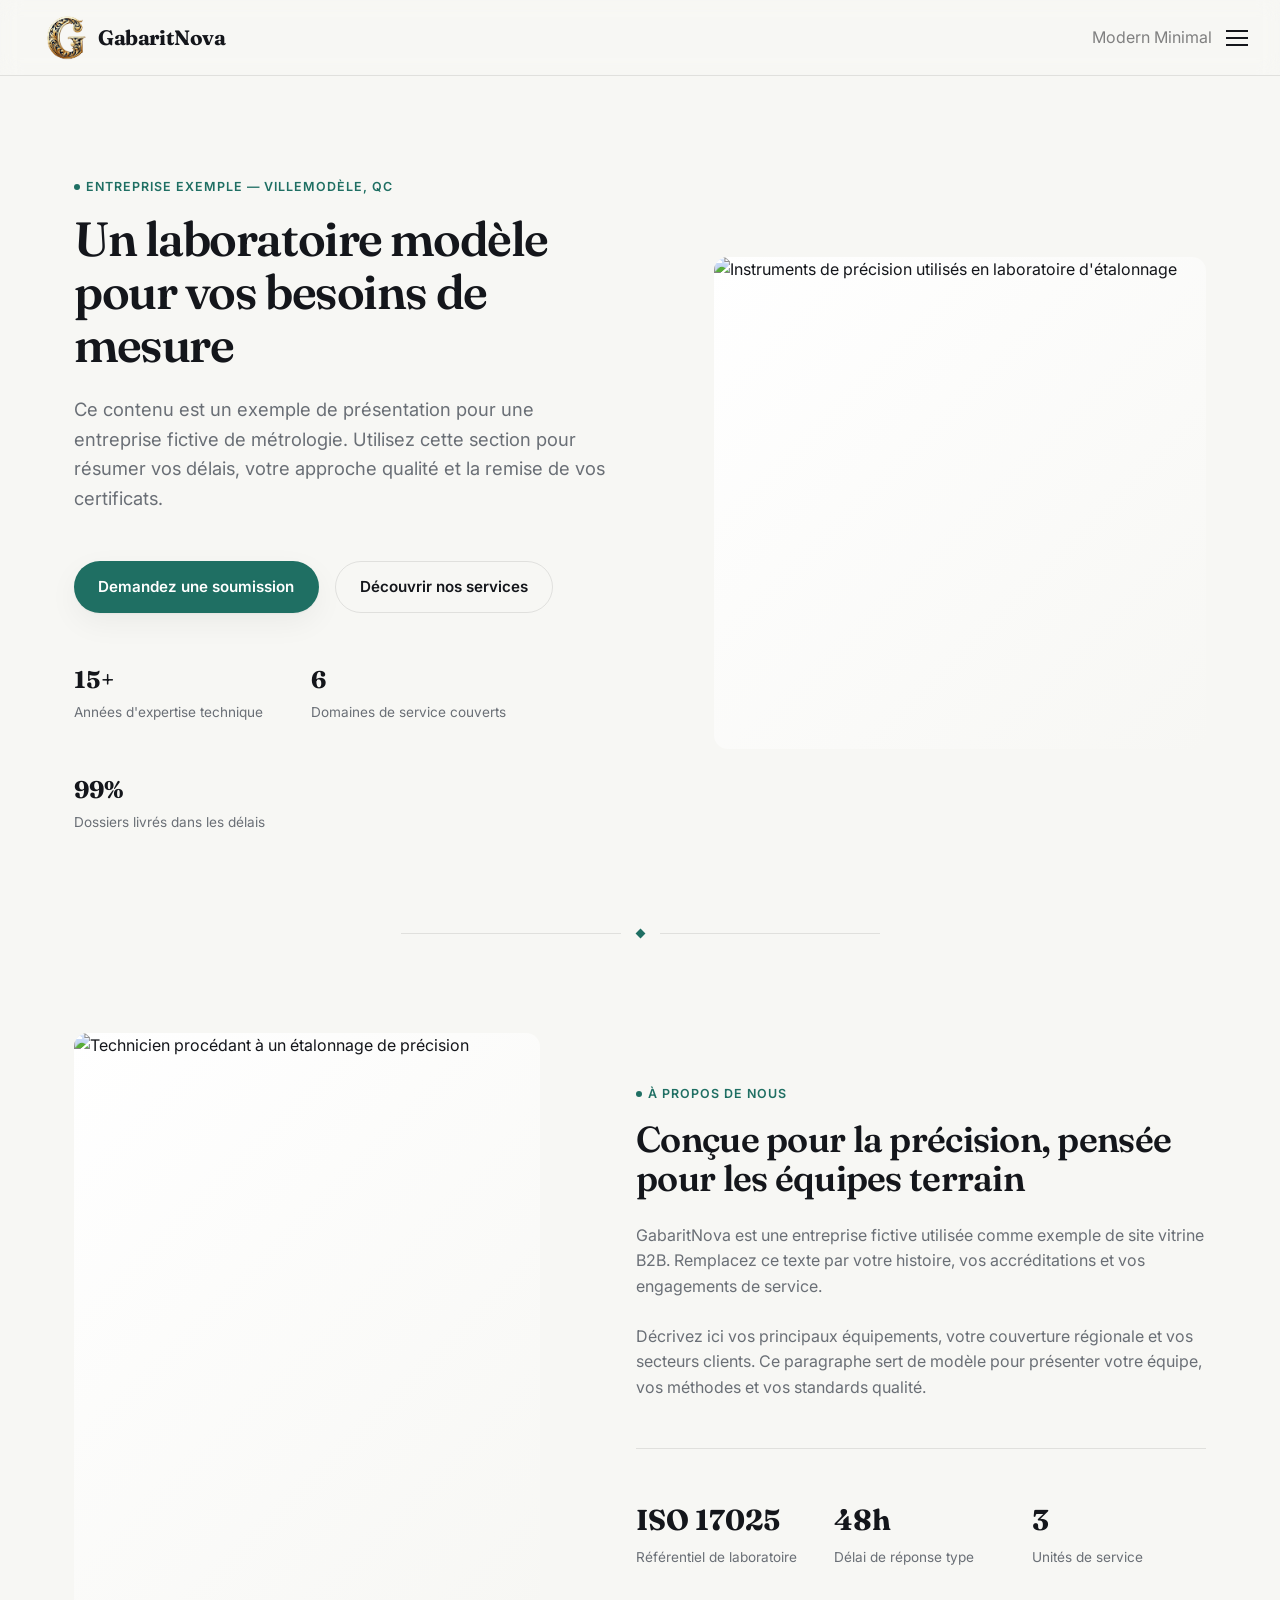
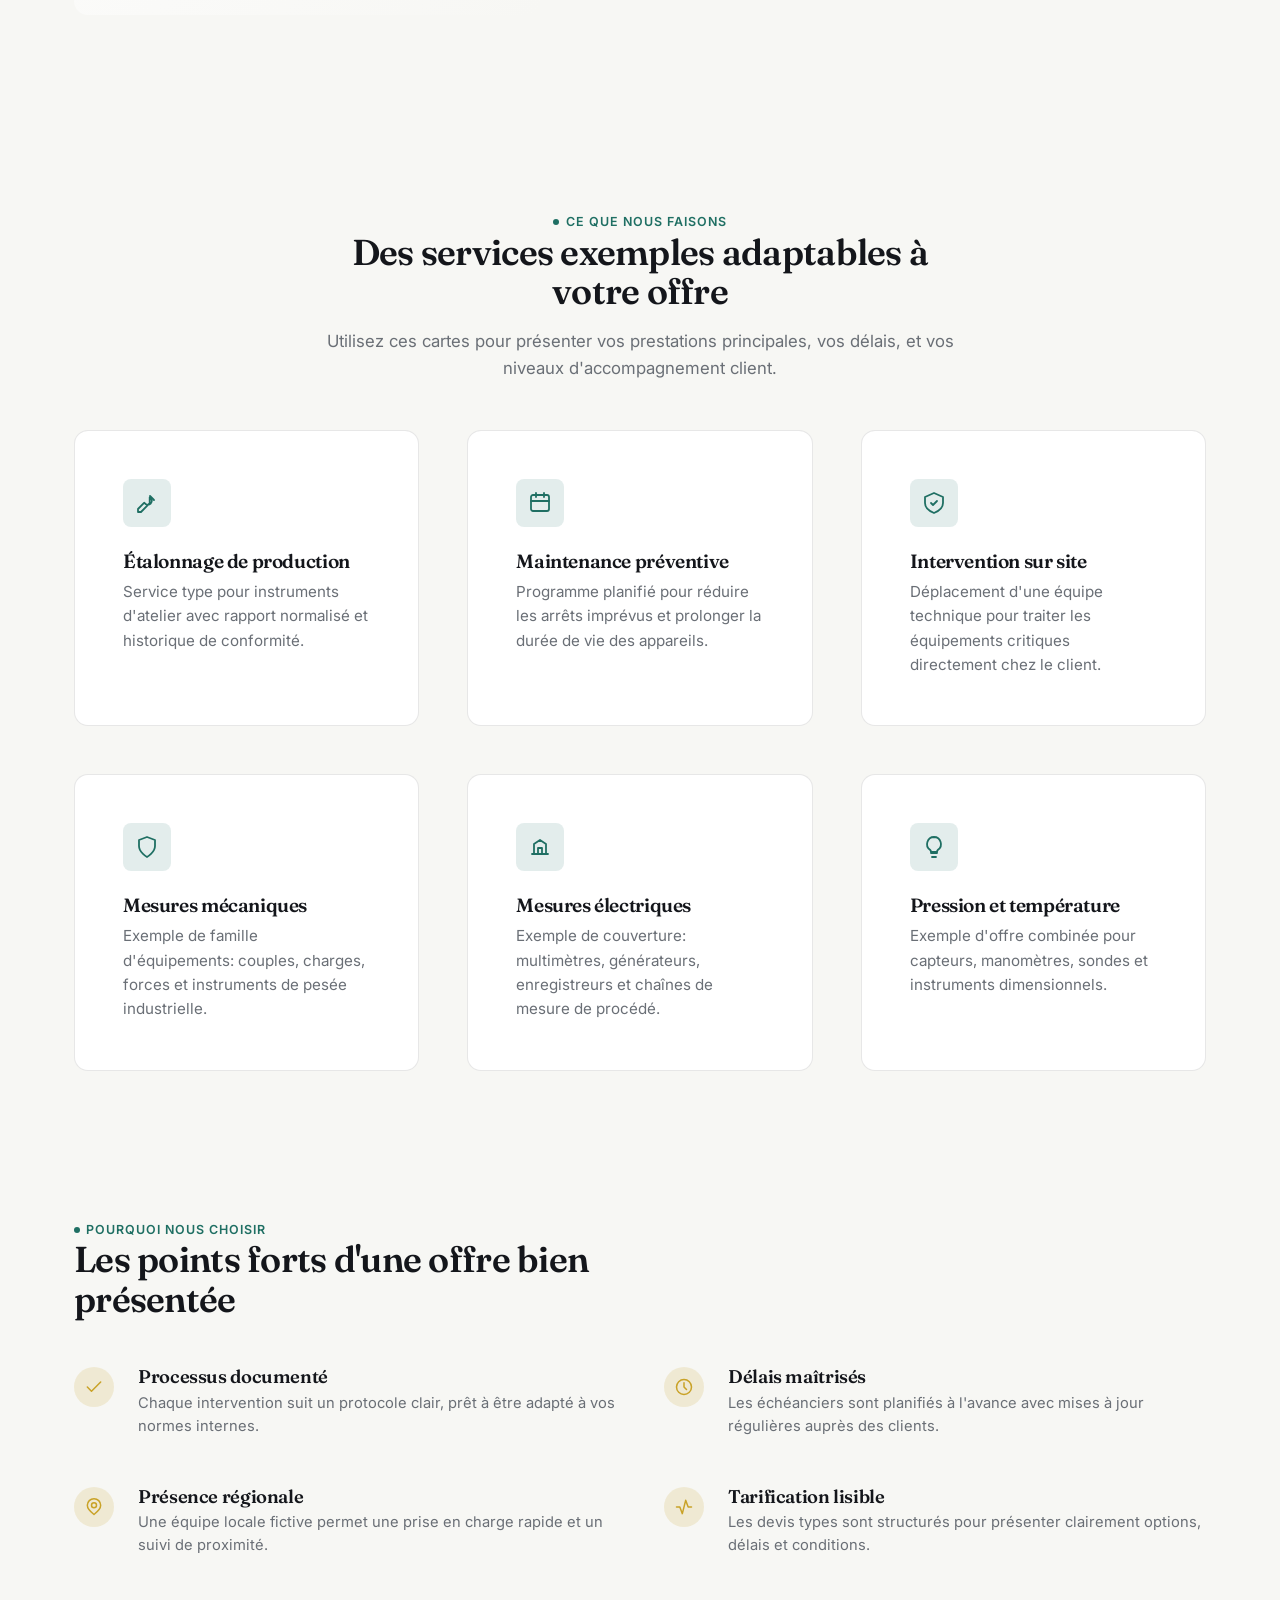
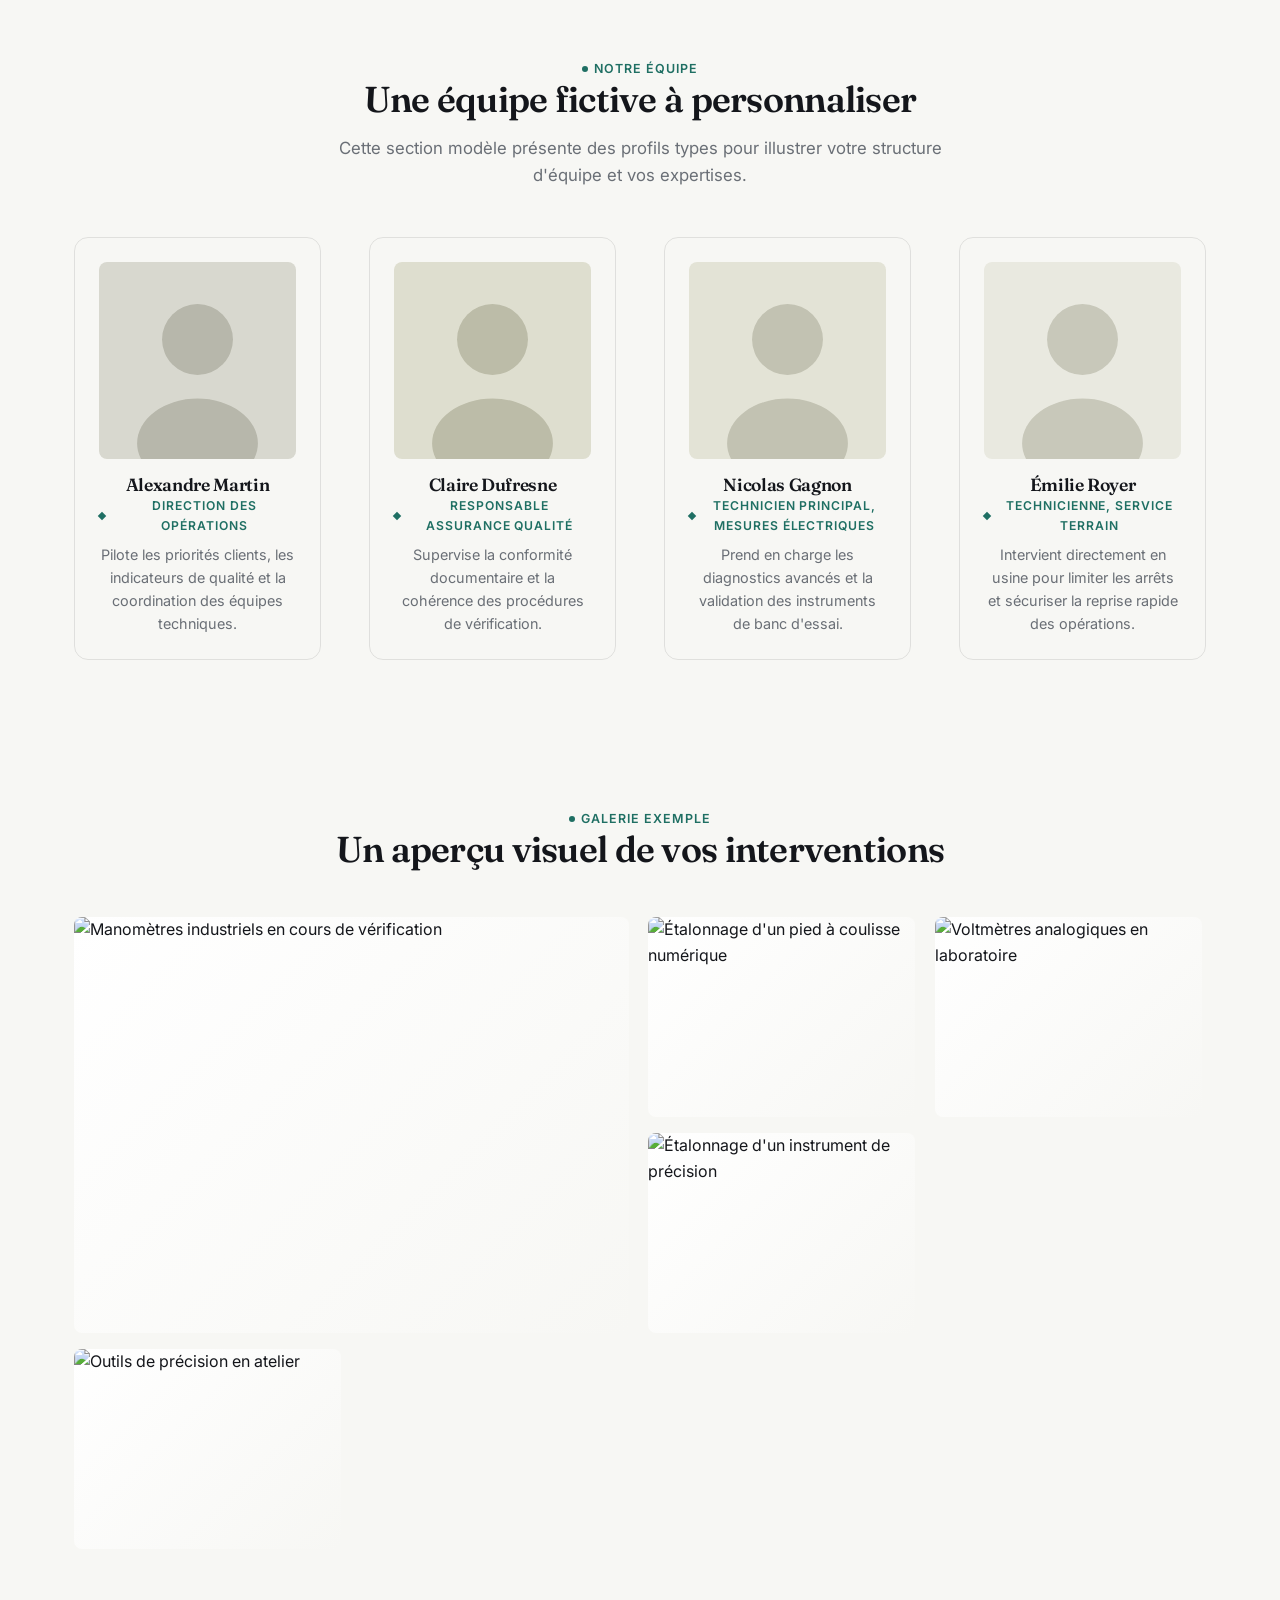
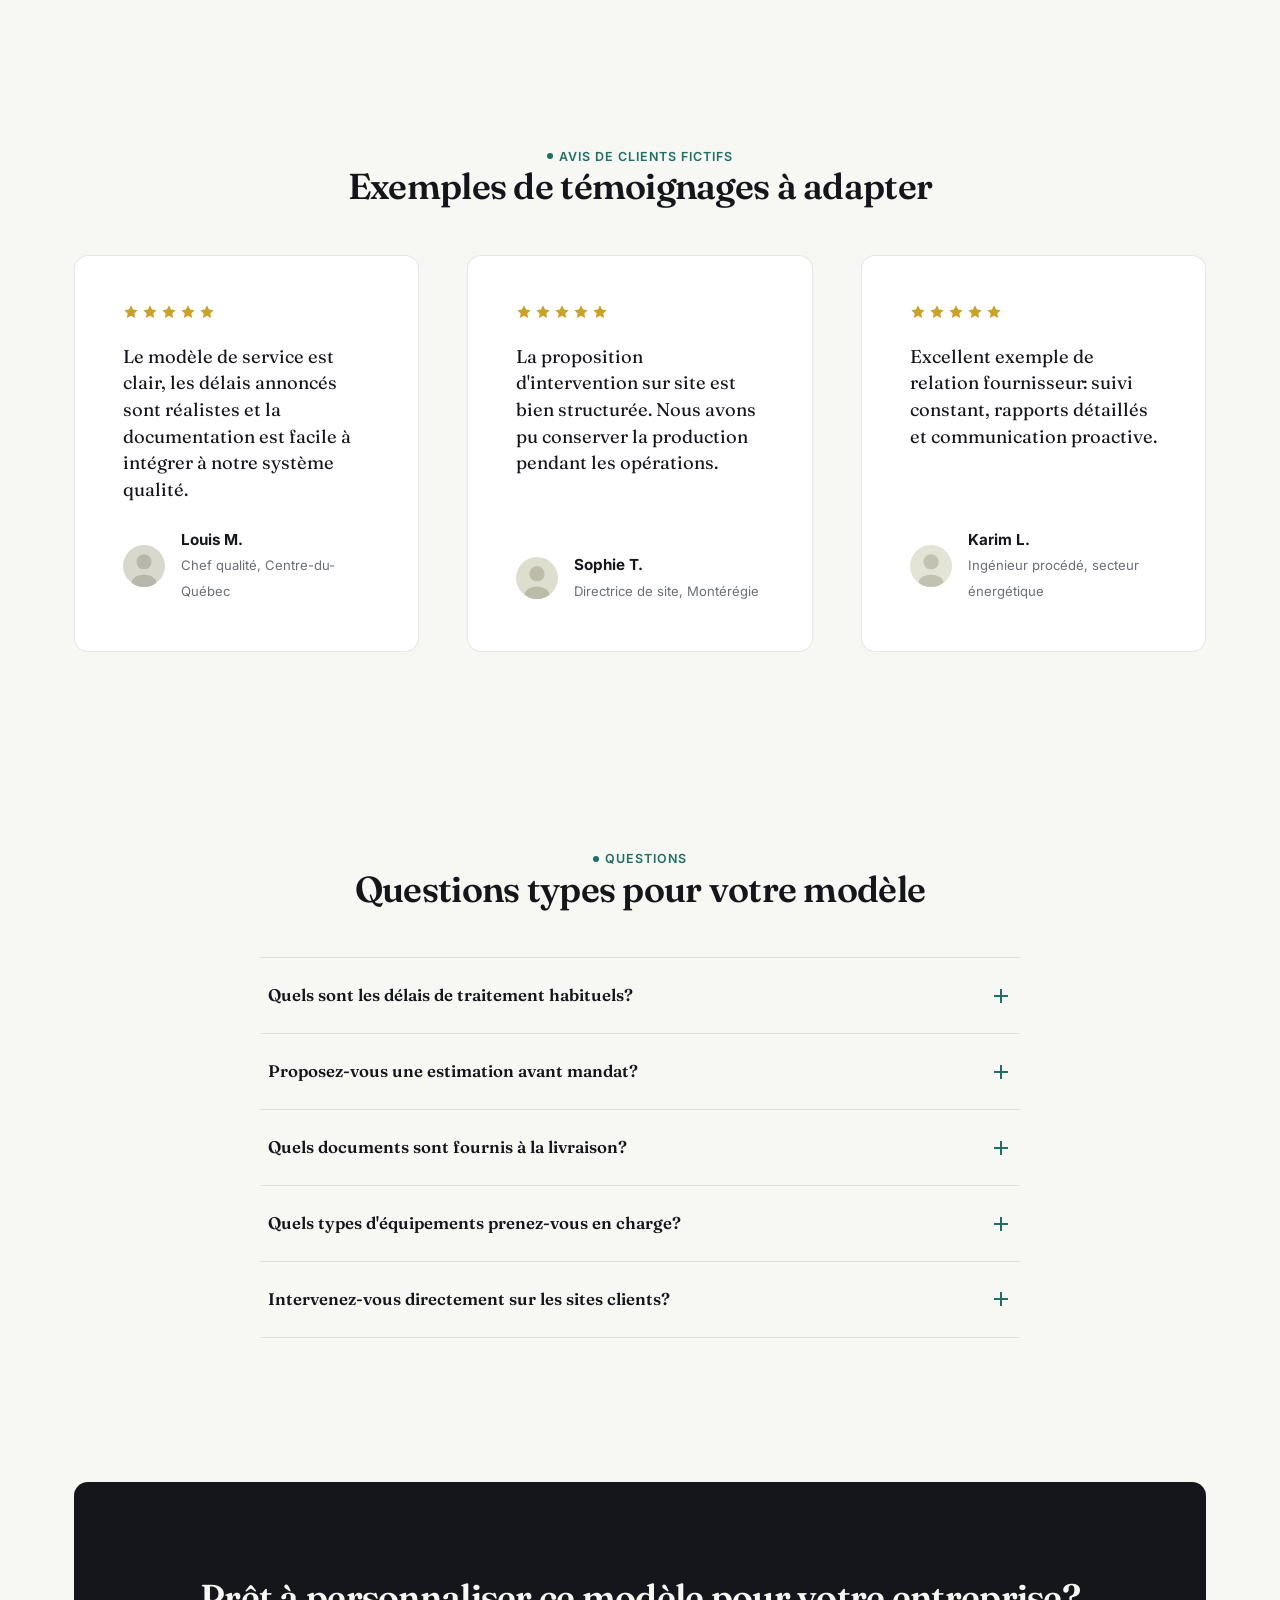
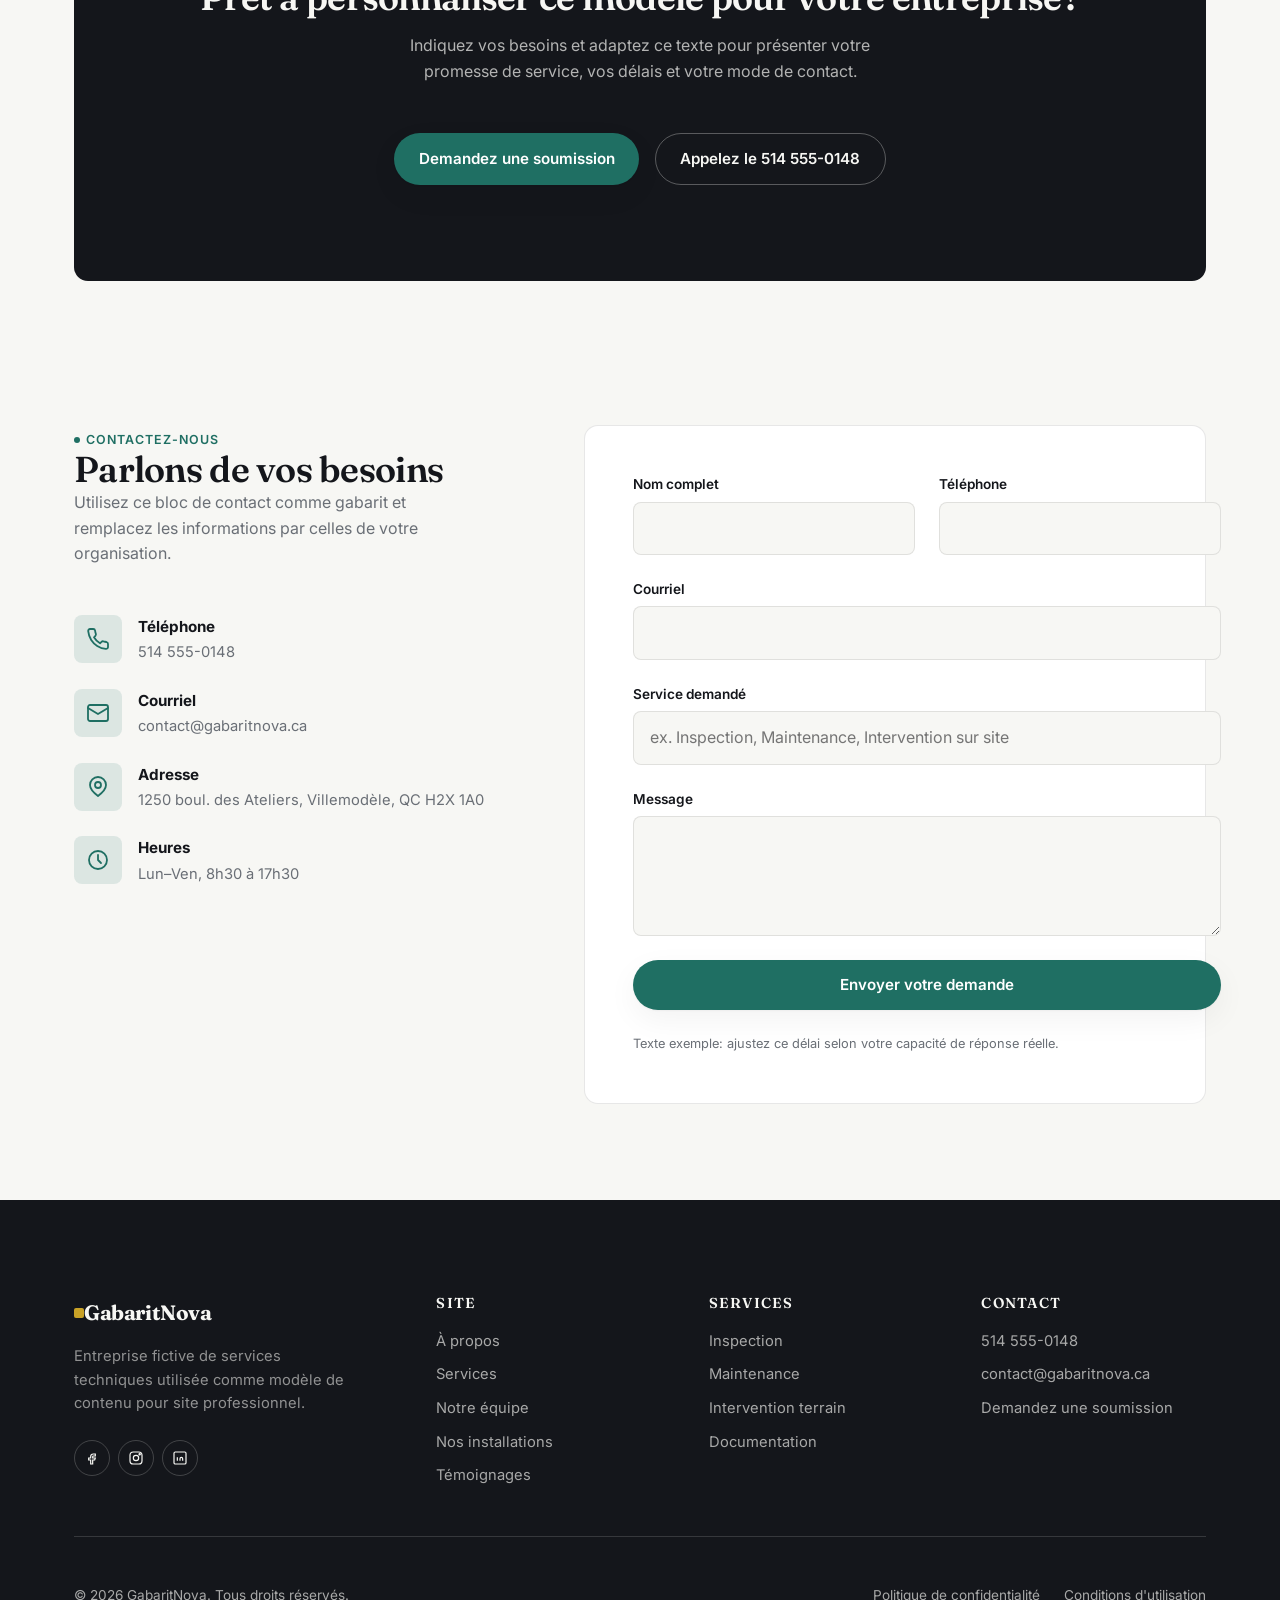
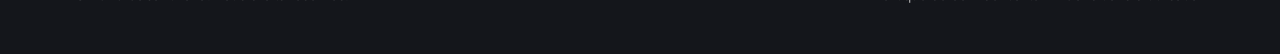
==== commit 8d6c29f0: "Fix some bugs, add 3 new themes" ====
--- a/index.html
+++ b/index.html
@@ -20,7 +20,10 @@
       { slug: "industrial-trades", label: "Industrial Trades" },
       { slug: "scrapbook", label: "Scrapbook" },
       { slug: "glassmorphism", label: "Glassmorphism" },
-      { slug: "swiss-design", label: "Swiss Design" }
+      { slug: "swiss-design", label: "Swiss Design" },
+      { slug: "luxury-typography", label: "Luxury Typography" },
+      { slug: "conceptual-sketch", label: "Conceptual Sketch" },
+      { slug: "bento-grid", label: "Bento Grid" }
     ]
 
     function switchTheme(){
--- a/css/base.css
+++ b/css/base.css
@@ -67,6 +67,14 @@
 html {
   -webkit-text-size-adjust: 100%;
   scroll-behavior: smooth;
+  /* Belt-and-suspenders: some themes use position:fixed decorative shapes
+     (e.g. Glassmorphism's background blobs) sized in vw units. Per the CSS
+     Overflow spec, fixed-position boxes are measured against the *initial
+     containing block* and can enlarge its scrollable area even though
+     body has overflow-x:hidden — body's overflow does not clip position:fixed
+     descendants, since they aren't contained by body for positioning
+     purposes. Setting it here too closes that gap for every theme. */
+  overflow-x: hidden;
 }
 
 @media (prefers-reduced-motion: reduce) {
@@ -168,6 +176,11 @@
   letter-spacing: var(--letter-spacing-tight);
   line-height: 1.1;
   color: var(--text);
+  /* Some themes push headings to a very large scale; this guarantees a
+     long unbroken word can never be the thing that creates horizontal
+     scroll on a narrow phone. Normal word-spacing breaks are still
+     preferred — this only kicks in if a single word wouldn't fit. */
+  overflow-wrap: anywhere;
 }
 
 h1 {
--- a/css/components.css
+++ b/css/components.css
@@ -123,7 +123,7 @@
   white-space: nowrap;
 }
 
-.nav-links a::after {
+.nav-links a:not(.btn)::after {
   content: "";
   position: absolute;
   left: 0;
@@ -134,7 +134,7 @@
   transition: width var(--transition);
 }
 
-.nav-links a:hover::after {
+.nav-links a:not(.btn):hover::after {
   width: 100%;
 }
 
@@ -195,22 +195,23 @@
     transform: translateX(0);
   }
 
-  .nav-links a {
+  .nav-links a:not(.btn) {
     width: 100%;
     padding: 10px var(--container-padding);
     font-size: 1.1rem;
   }
 
-  .nav-links a::after {
+  .nav-links a:not(.btn)::after {
     bottom: 8px;
-  }
-
-  .nav-links .btn {
-    margin: var(--spacing-sm) var(--container-padding);
   }
 
   .nav-links-cta {
     display: block;
+    padding: var(--spacing-sm) var(--container-padding) 0;
+  }
+
+  .nav-links-cta .btn {
+    width: 100%;
   }
 
   /* The header row on mobile only has room for the theme toggle and the
@@ -245,6 +246,10 @@
   align-items: center;
 }
 
+.hero-content {
+  min-width: 0;
+}
+
 .hero-content .eyebrow {
   margin-bottom: var(--spacing-sm);
 }
@@ -268,6 +273,8 @@
 
 .hero-meta {
   display: flex;
+  flex-wrap: wrap;
+  row-gap: var(--spacing-sm);
   gap: var(--spacing-lg);
 }
 
@@ -295,8 +302,10 @@
   .hero .container {
     grid-template-columns: 1fr;
   }
-  .hero-media {
-    order: -1;
+  /* Text reads first on mobile — a phone visitor should land on the
+     headline and CTA, not a single photo above an empty-looking fold. */
+  .hero-meta {
+    gap: var(--spacing-md);
   }
 }
 
@@ -308,6 +317,10 @@
   grid-template-columns: 0.9fr 1.1fr;
   gap: var(--spacing-xl);
   align-items: center;
+}
+
+.about-body {
+  min-width: 0;
 }
 
 .about-media .img-frame {
@@ -446,6 +459,7 @@
   flex-direction: column;
   gap: var(--spacing-sm);
   text-align: center;
+  min-width: 0;
 }
 
 .team-photo {
@@ -707,6 +721,11 @@
   gap: var(--spacing-xl);
 }
 
+.contact-info,
+.contact-form {
+  min-width: 0;
+}
+
 .contact-info-list {
   display: flex;
   flex-direction: column;
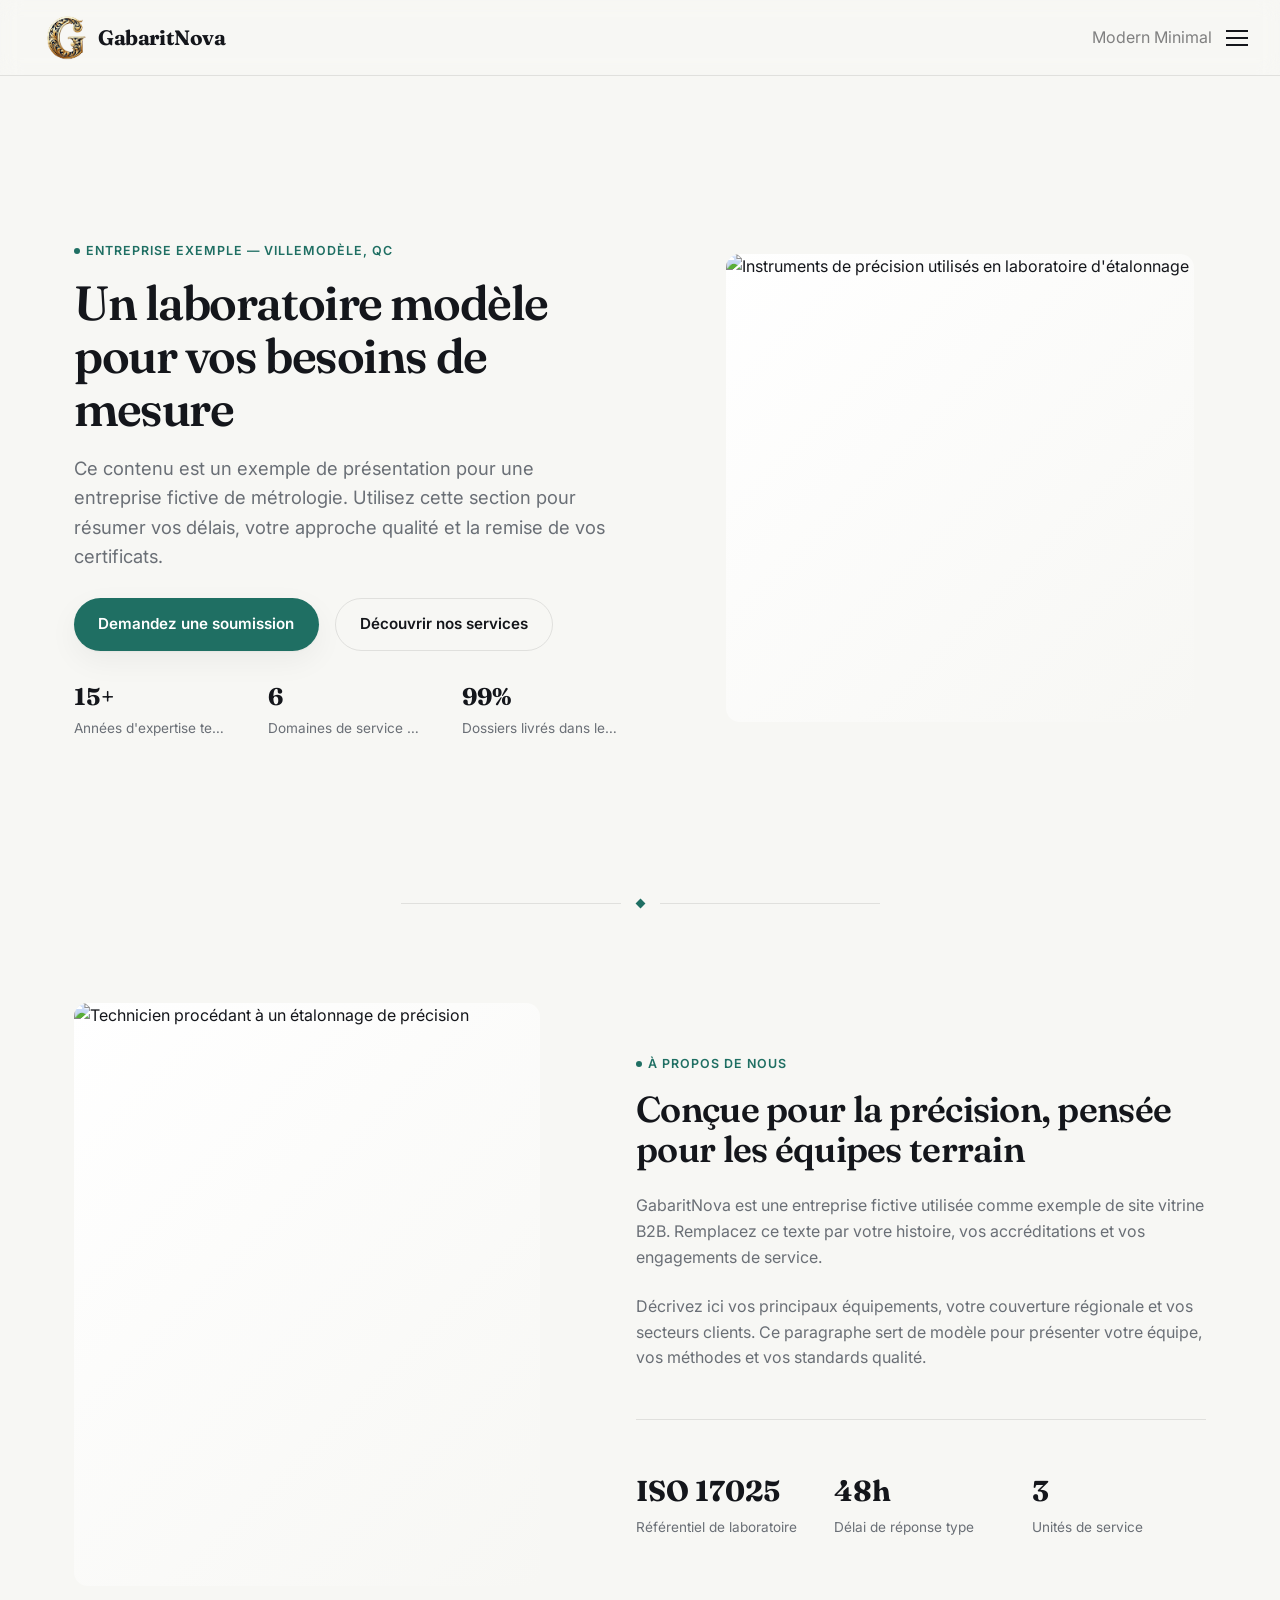
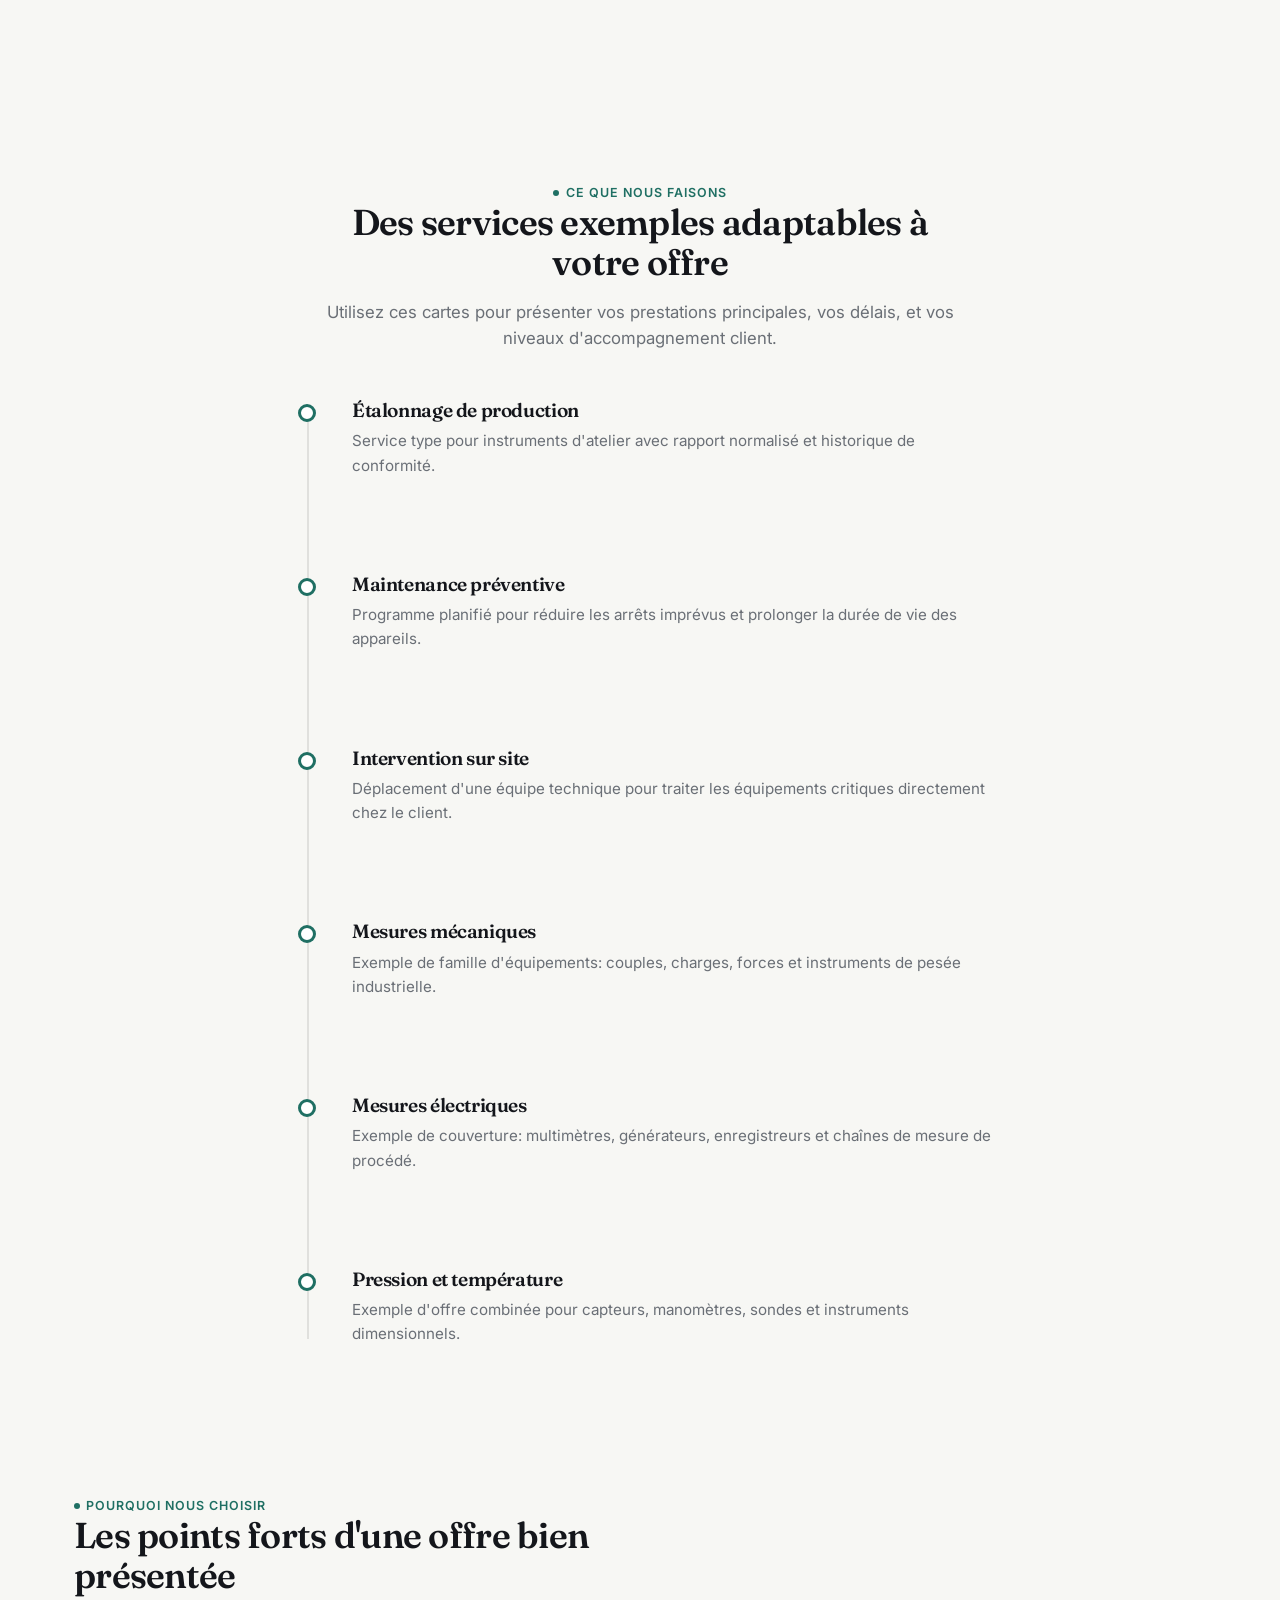
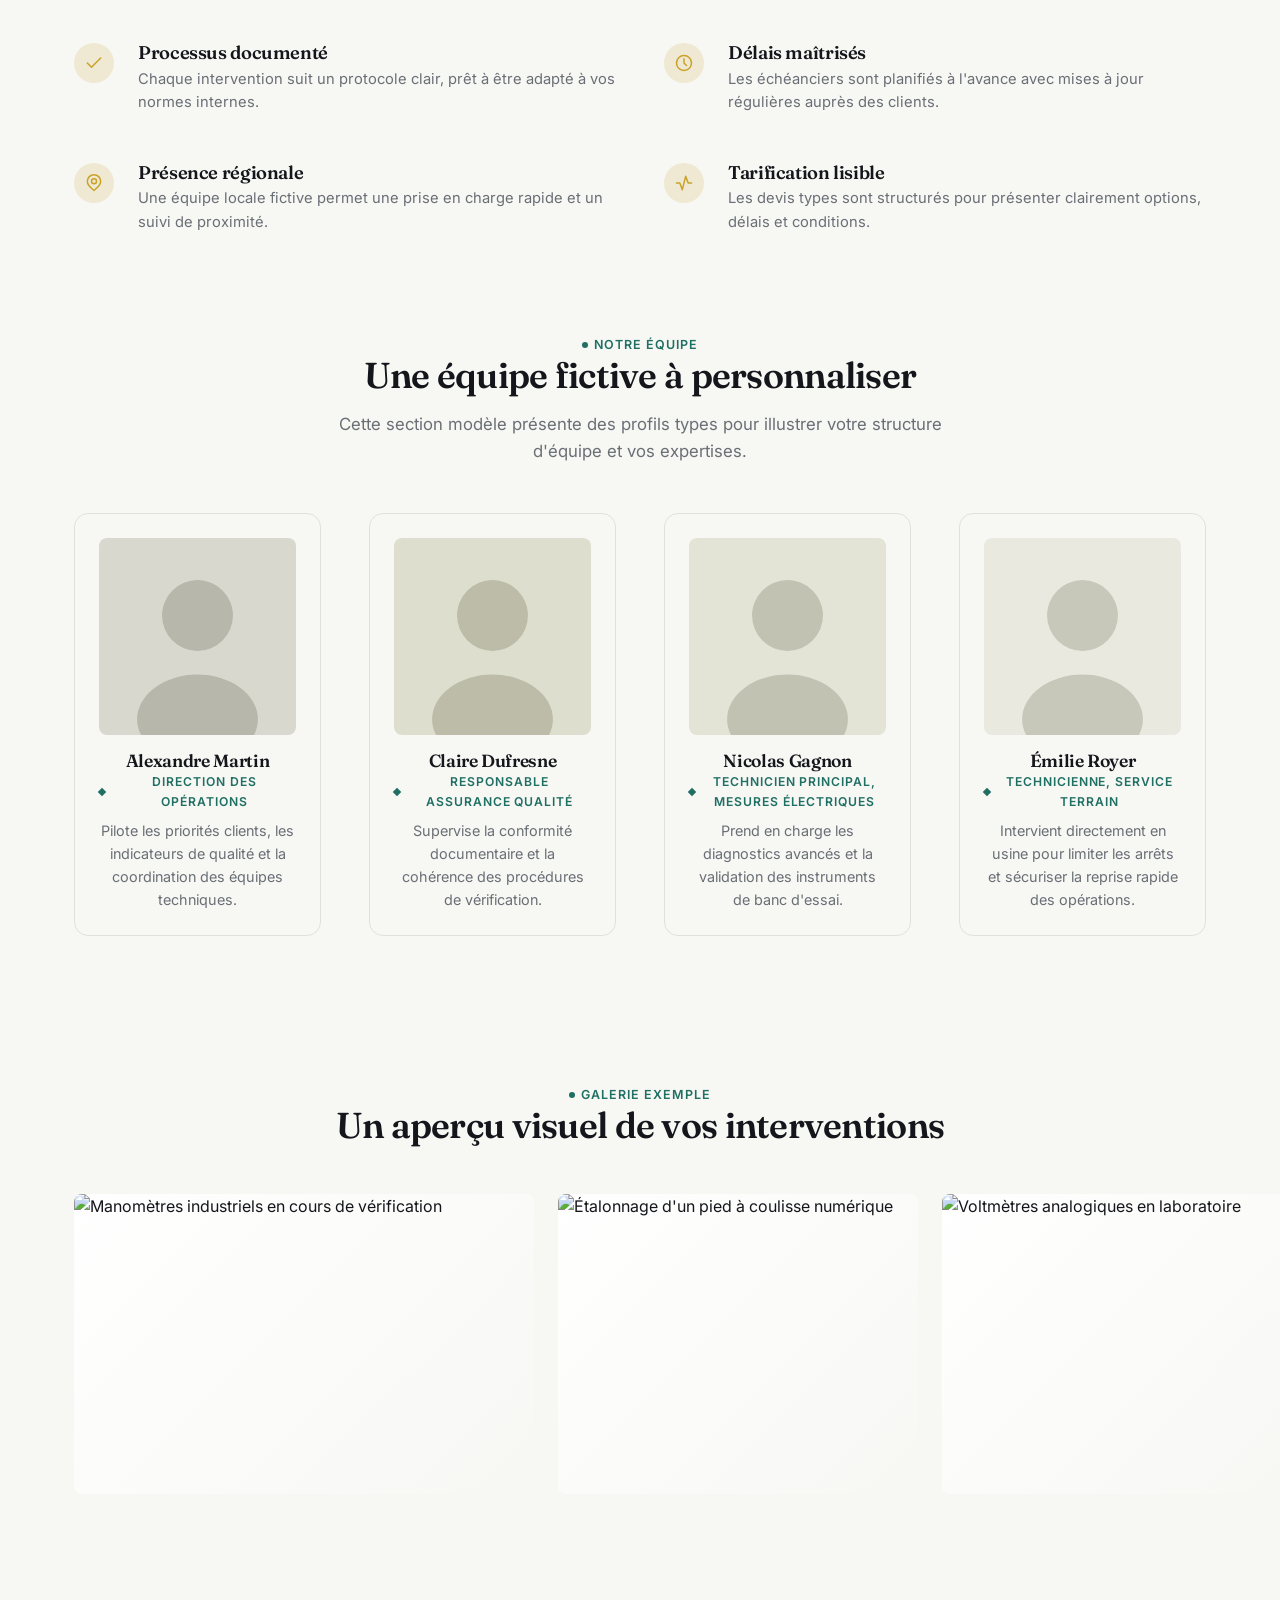
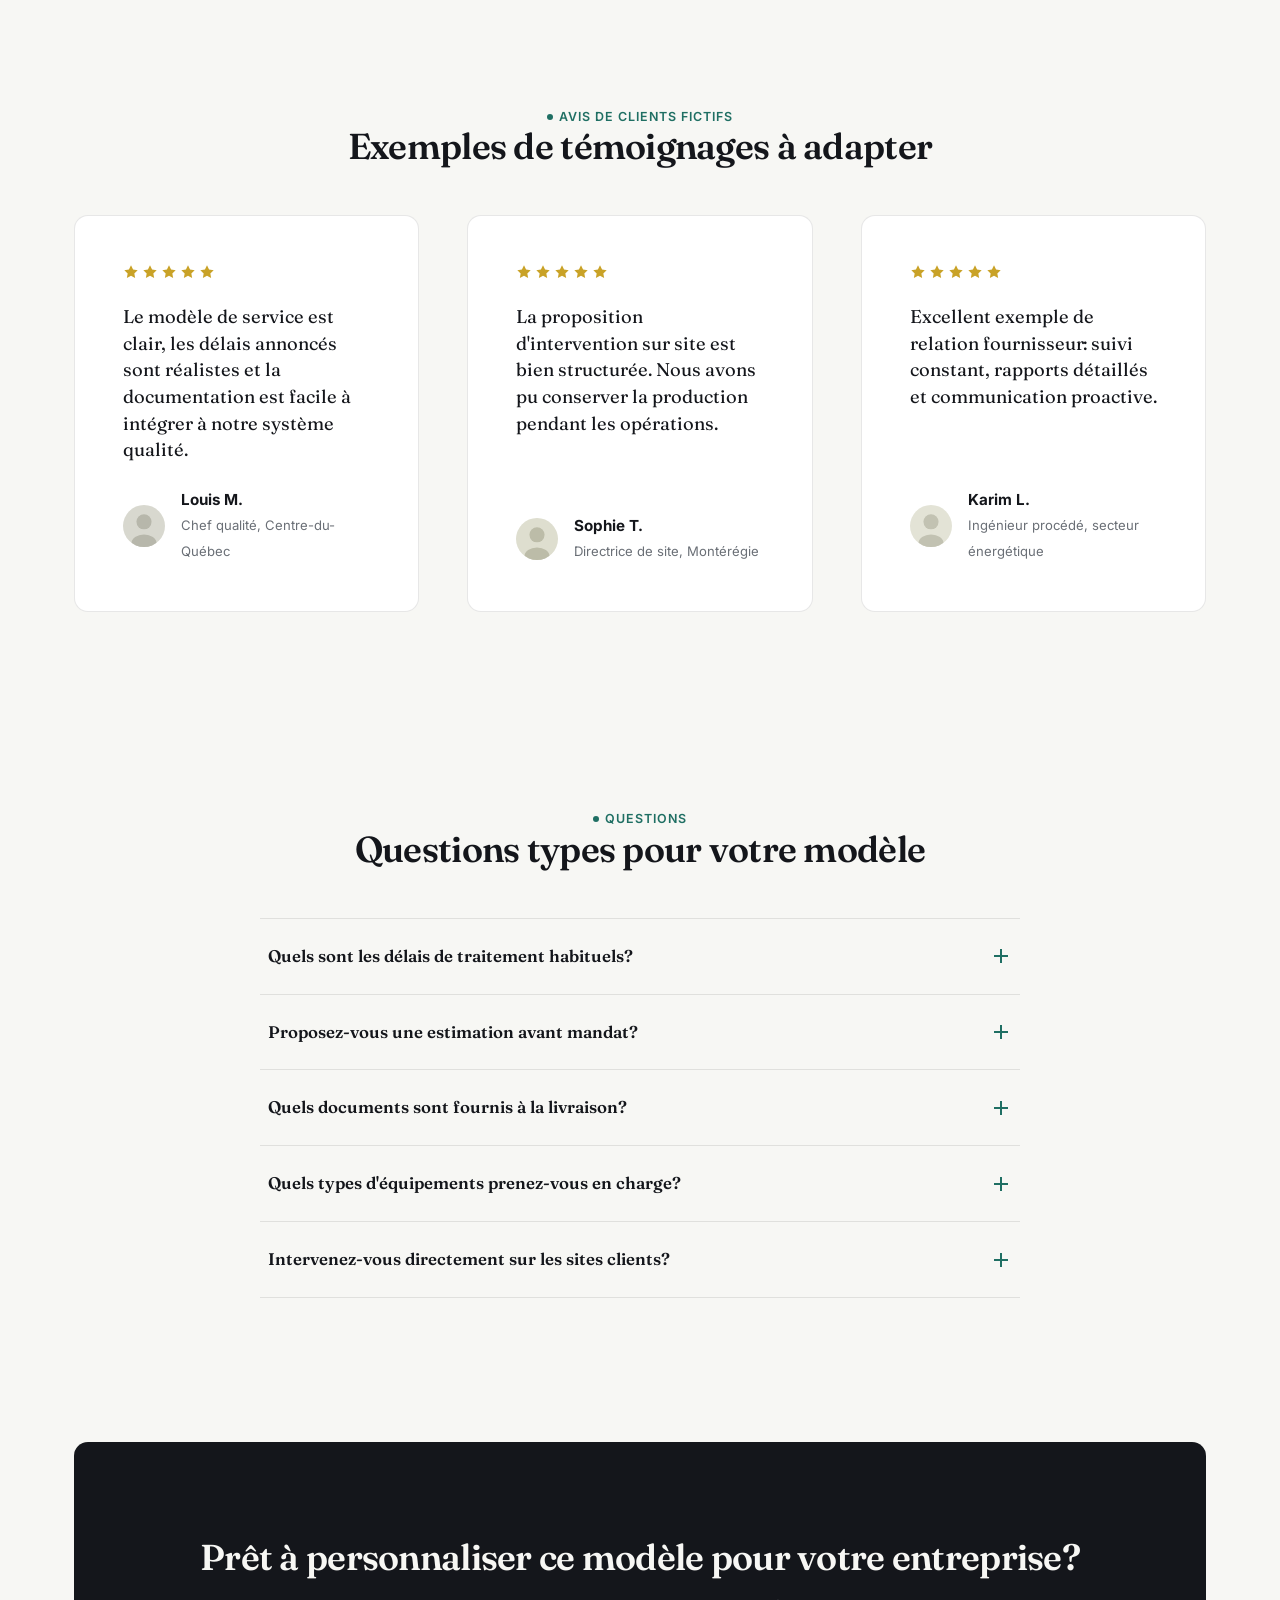
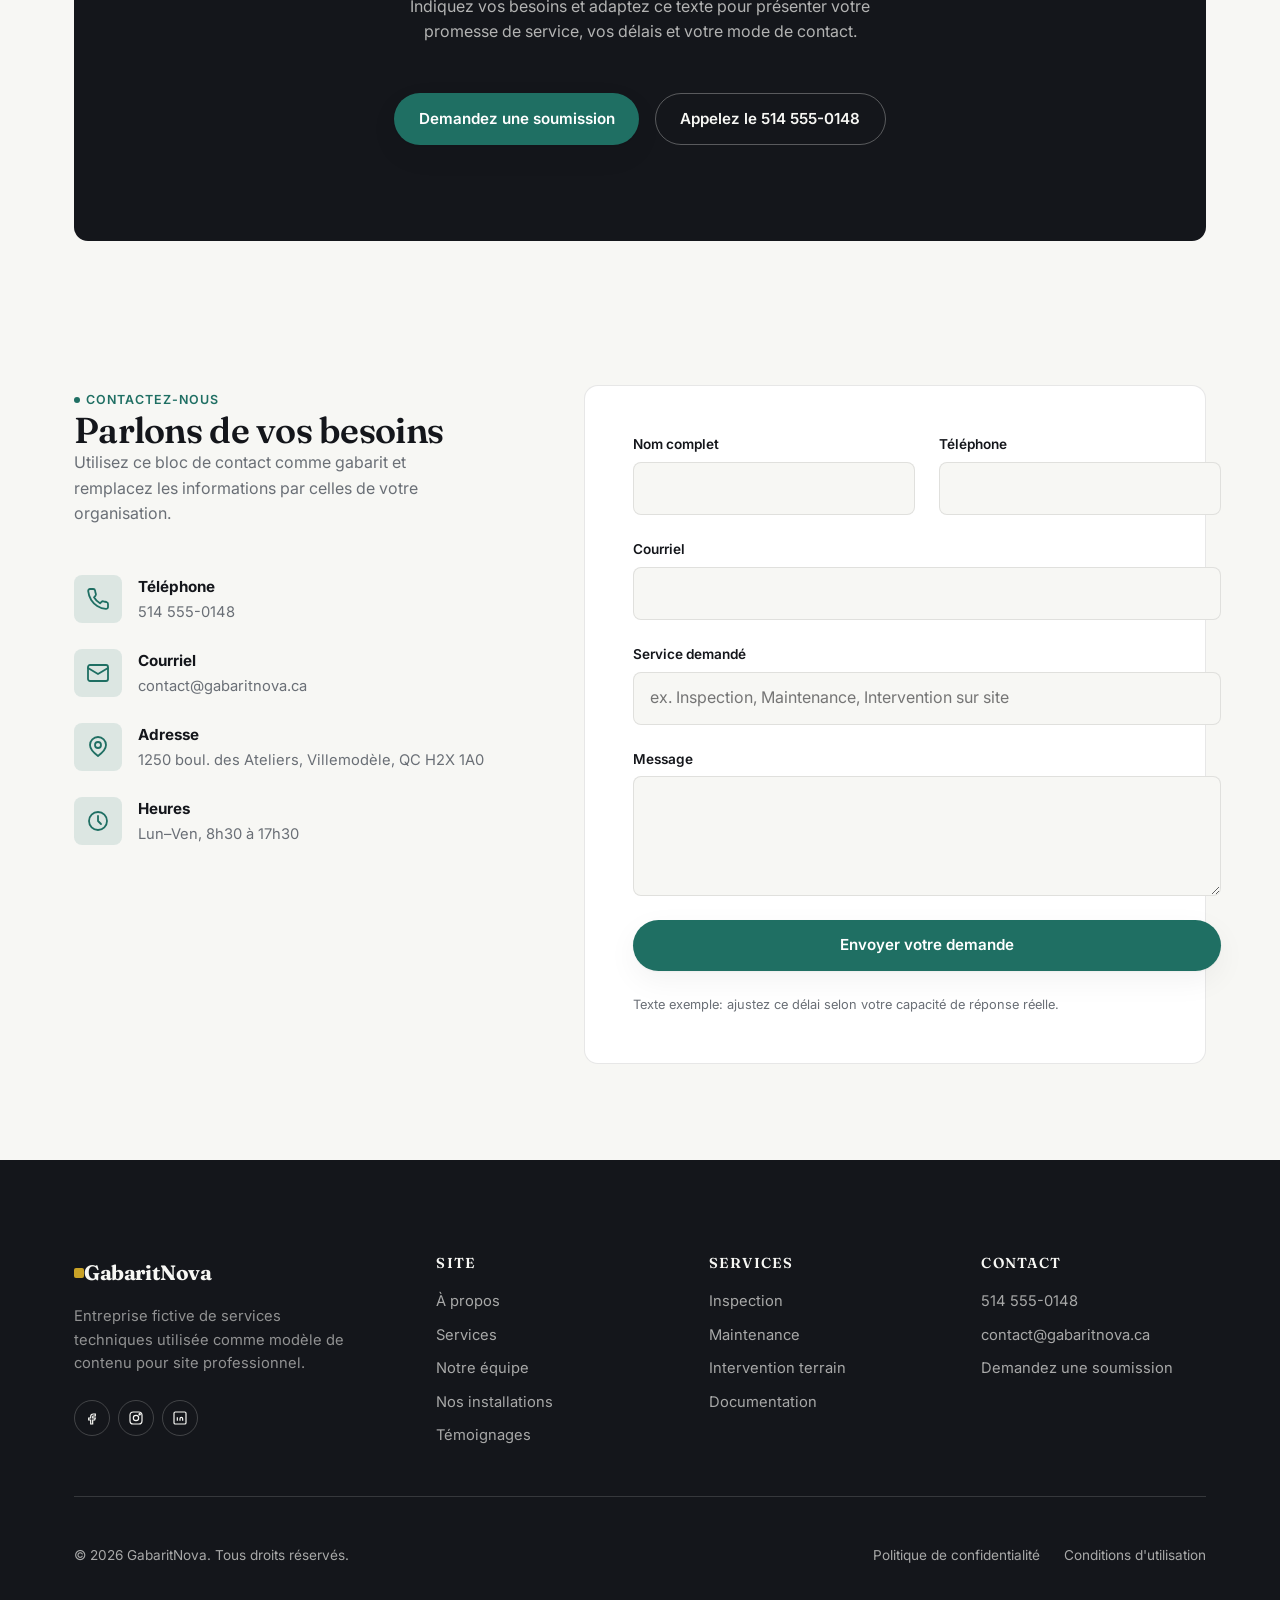
==== commit 953cdcd9: "Sporty theme, sticky navbar, fixes" ====
--- a/index.html
+++ b/index.html
@@ -23,7 +23,14 @@
       { slug: "swiss-design", label: "Swiss Design" },
       { slug: "luxury-typography", label: "Luxury Typography" },
       { slug: "conceptual-sketch", label: "Conceptual Sketch" },
-      { slug: "bento-grid", label: "Bento Grid" }
+      { slug: "bento-grid", label: "Bento Grid" },
+      { slug: "doodle", label: "Doodle" },
+      { slug: "neobrutalism", label: "Neobrutalism" },
+      { slug: "retro", label: "Retro" },
+      { slug: "nature", label: "Nature" },
+      { slug: "dark-lofi", label: "Dark Lofi" },
+      { slug: "art-deco", label: "Art Deco" },
+      { slug: "sporty", label: "Sporty" }
     ]
 
     function switchTheme(){
@@ -354,19 +361,19 @@
 
         <div class="gallery-grid" data-reveal>
           <div class="img-frame gallery-item--wide gallery-item--tall">
-            <img src="https://images.pexels.com/photos/5532838/pexels-photo-5532838.jpeg" alt="Manomètres industriels en cours de vérification" loading="lazy" width="800" height="800" />
+            <img src="https://images.pexels.com/photos/5532838/pexels-photo-5532838.jpeg" alt="Manomètres industriels en cours de vérification" loading="eager" width="800" height="800" />
           </div>
           <div class="img-frame">
-            <img src="https://images.pexels.com/photos/32633664/pexels-photo-32633664.jpeg" alt="Étalonnage d'un pied à coulisse numérique" loading="lazy" width="400" height="400" />
+            <img src="https://images.pexels.com/photos/32633664/pexels-photo-32633664.jpeg" alt="Étalonnage d'un pied à coulisse numérique" loading="eager" width="400" height="400" />
           </div>
           <div class="img-frame">
-            <img src="https://images.pexels.com/photos/31996522/pexels-photo-31996522.jpeg" alt="Voltmètres analogiques en laboratoire" loading="lazy" width="400" height="400" />
+            <img src="https://images.pexels.com/photos/31996522/pexels-photo-31996522.jpeg" alt="Voltmètres analogiques en laboratoire" loading="eager" width="400" height="400" />
           </div>
           <div class="img-frame">
-            <img src="https://images.pexels.com/photos/28231807/pexels-photo-28231807.jpeg" alt="Étalonnage d'un instrument de précision" loading="lazy" width="400" height="400" />
+            <img src="https://images.pexels.com/photos/28231807/pexels-photo-28231807.jpeg" alt="Étalonnage d'un instrument de précision" loading="eager" width="400" height="400" />
           </div>
           <div class="img-frame gallery-item--wide">
-            <img src="https://images.pexels.com/photos/16630111/pexels-photo-16630111.jpeg" alt="Outils de précision en atelier" loading="lazy" width="800" height="400" />
+            <img src="https://images.pexels.com/photos/16630111/pexels-photo-16630111.jpeg" alt="Outils de précision en atelier" loading="eager" width="800" height="400" />
           </div>
         </div>
       </div>
--- a/css/base.css
+++ b/css/base.css
@@ -47,6 +47,13 @@
   --transition: 200ms cubic-bezier(0.4, 0, 0.2, 1);
   --transition-slow: 500ms cubic-bezier(0.16, 1, 0.3, 1);
 
+  /* The hero headline's max size on a generously tall/wide screen. Themes
+     override this single number instead of writing their own font-size —
+     the actual responsive formula lives once, in the h1 rule below, and
+     shrinks this value on short/narrow viewports so the hero always has
+     a real shot at fitting in one screen. */
+  --hero-heading-max: 3.4rem;
+
   /* Layout */
   --container-max: 1180px;
   --container-padding: var(--spacing-md);
@@ -98,6 +105,7 @@
   line-height: 1.6;
   color: var(--text);
   background: var(--background);
+  padding-top: var(--header-height);
   overflow-x: hidden;
 }
 
@@ -184,7 +192,11 @@
 }
 
 h1 {
-  font-size: calc(3rem * var(--heading-scale));
+  /* Scales with both viewport width and height, so a short laptop window
+     shrinks the headline instead of the hero simply growing taller than
+     the screen. Caps at each theme's own --hero-heading-max on generous
+     screens, so nothing loses its intended punch on a normal desktop. */
+  font-size: clamp(2rem, 2.3vw + 4vh, var(--hero-heading-max, calc(3.4rem * var(--heading-scale))));
 }
 
 h2 {
@@ -326,7 +338,8 @@
   aspect-ratio: var(--ratio, 4 / 3);
 }
 
-.img-frame img {
+.img-frame img,
+.img-frame video {
   width: 100%;
   height: 100%;
   object-fit: cover;
--- a/css/components.css
+++ b/css/components.css
@@ -51,14 +51,31 @@
    NAVIGATION
    -------------------------------------------------------------------------- */
 .site-header {
-  position: sticky;
+  position: fixed;
   top: 0;
+  left: 0;
+  right: 0;
   z-index: 100;
   height: var(--header-height);
   display: flex;
   align-items: center;
   background: color-mix(in srgb, var(--background) 88%, transparent);
   border-bottom: 1px solid var(--border);
+  transform: translateY(0);
+  transition: transform 320ms cubic-bezier(0.4, 0, 0.2, 1);
+}
+
+/* Semi-sticky behavior (JS-driven): slides fully out of view while
+   scrolling down, and the .is-hidden class is removed — sliding it back
+   in — the instant the user scrolls up, regardless of scroll position. */
+.site-header.is-hidden {
+  transform: translateY(-100%);
+}
+
+@media (prefers-reduced-motion: reduce) {
+  .site-header {
+    transition: none;
+  }
 }
 
 /* backdrop-filter lives on a pseudo-element, not .site-header itself,
@@ -236,10 +253,15 @@
    HERO
    -------------------------------------------------------------------------- */
 .hero {
-  padding-block: var(--spacing-xl);
+  display: flex;
+  align-items: center;
+  min-height: calc(100vh - var(--header-height));
+  min-height: calc(100svh - var(--header-height));
+  padding-block: clamp(1.5rem, 5vh, var(--spacing-xl));
 }
 
 .hero .container {
+  width: 100%;
   display: grid;
   grid-template-columns: 1.05fr 0.95fr;
   gap: var(--spacing-xl);
@@ -255,47 +277,89 @@
 }
 
 .hero-content h1 {
-  margin-bottom: var(--spacing-md);
+  margin-bottom: clamp(0.75rem, 2vh, var(--spacing-md));
 }
 
 .hero-content p {
   font-size: 1.15rem;
   max-width: 46ch;
-  margin-bottom: var(--spacing-lg);
+  margin-bottom: clamp(1rem, 3vh, var(--spacing-lg));
 }
 
 .hero-actions {
   display: flex;
   gap: var(--spacing-sm);
   flex-wrap: wrap;
-  margin-bottom: var(--spacing-lg);
+  margin-bottom: clamp(1rem, 3vh, var(--spacing-lg));
 }
 
 .hero-meta {
   display: flex;
-  flex-wrap: wrap;
-  row-gap: var(--spacing-sm);
-  gap: var(--spacing-lg);
+  flex-wrap: nowrap;
+  gap: clamp(0.5rem, 3vw, var(--spacing-lg));
+  width: 100%;
 }
 
 .hero-meta div {
   display: flex;
   flex-direction: column;
   gap: 2px;
+  flex: 1 1 0;
+  min-width: 0;
 }
 
 .hero-meta strong {
   font-family: var(--heading-font);
-  font-size: 1.5rem;
+  font-size: clamp(1rem, 2.4vw, 1.5rem);
+  white-space: nowrap;
 }
 
 .hero-meta span {
-  font-size: 0.85rem;
+  font-size: clamp(0.66rem, 1.4vw, 0.85rem);
   color: var(--muted);
+  white-space: nowrap;
+  overflow: hidden;
+  text-overflow: ellipsis;
 }
 
 .hero-media .img-frame {
   --ratio: 1 / 1;
+  height: min(52vh, 480px);
+  width: auto;
+  max-width: 100%;
+  margin-inline: auto;
+}
+
+@media (max-width: 900px) {
+  .hero-media .img-frame {
+    height: min(38vh, 360px);
+  }
+}
+
+/* Belt-and-suspenders: vw+vh clamps handle most cases, but a laptop with
+   a lot of browser chrome (bookmarks bar, extensions) can still end up
+   with a short *usable* viewport even at a normal width. This targets
+   viewport HEIGHT directly and sheds the least essential hero content
+   (the stat row) so the headline + CTA — the actually important part —
+   always has room. */
+@media (max-height: 720px) {
+  .hero {
+    padding-block: clamp(0.75rem, 3vh, 1.5rem) !important;
+  }
+  .hero-content h1 {
+    margin-bottom: 0.5rem !important;
+  }
+  .hero-content p {
+    margin-bottom: 0.75rem !important;
+    padding-top: 0 !important;
+  }
+  .hero-actions {
+    margin-bottom: 0.5rem !important;
+    margin-top: 0 !important;
+  }
+  .hero-meta {
+    display: none !important;
+  }
 }
 
 @media (max-width: 900px) {
--- a/css/modern-minimal.css
+++ b/css/modern-minimal.css
@@ -76,11 +76,13 @@
    carries the shape, shadow only appears on hover as a lift. */
 .card {
   box-shadow: none;
+  padding: 0px;
 }
 
 /* Hero heading gets slightly tighter tracking at large sizes for the
    editorial-serif feel referenced from Stripe/Linear-style headers. */
 .hero-content h1 {
+  --hero-heading-max: 3rem;
   letter-spacing: -0.03em;
 }
 
@@ -145,3 +147,122 @@
   transform: translateY(-50%) rotate(45deg);
   background: var(--secondary);
 }
+
+/* --------------------------------------------------------------------------
+   SERVICES — a vertical timeline instead of a card grid: a quiet rule
+   running down the left with a small ringed dot marking each item,
+   echoing the diamond/dot motif used in the eyebrow and section divider.
+   -------------------------------------------------------------------------- */
+.services .grid-3 {
+  grid-template-columns: 1fr;
+  max-width: 720px;
+  margin-inline: auto;
+  position: relative;
+  gap: var(--spacing-xl);
+}
+
+.services .grid-3::before {
+  content: "";
+  position: absolute;
+  left: 27px;
+  top: 8px;
+  bottom: 8px;
+  width: 2px;
+  background: var(--border);
+}
+
+.services .card {
+  position: relative;
+  padding-left: 72px;
+  background: transparent;
+  border: none;
+  box-shadow: none;
+  transition: transform var(--transition);
+}
+
+.services .card:hover {
+  transform: translateX(4px);
+}
+
+.services .card::before {
+  content: "";
+  position: absolute;
+  left: 18px;
+  top: 4px;
+  width: 18px;
+  height: 18px;
+  border-radius: 50%;
+  background: var(--surface);
+  border: 3px solid var(--secondary);
+  z-index: 1;
+  transition: background var(--transition), border-color var(--transition);
+}
+
+.services .card:hover::before {
+  background: var(--secondary);
+}
+
+.services .card-icon {
+  display: none;
+}
+
+.services .card h3 {
+  font-family: var(--heading-font);
+}
+
+@media (max-width: 560px) {
+  .services .grid-3::before {
+    left: 15px;
+  }
+  .services .card {
+    padding-left: 44px;
+  }
+  .services .card::before {
+    left: 6px;
+    width: 14px;
+    height: 14px;
+  }
+}
+
+/* --------------------------------------------------------------------------
+   GALLERY — a horizontal scroll-snap filmstrip instead of the fixed
+   mosaic grid used elsewhere. Native scroll-snap, so it works by mouse
+   drag, trackpad, or touch swipe with no JavaScript.
+   -------------------------------------------------------------------------- */
+.gallery-grid {
+  display: flex;
+  grid-template-columns: none;
+  gap: var(--spacing-md);
+  padding-bottom: var(--spacing-sm);
+  animation: minimal-drift 28s ease-in-out infinite alternate;
+}
+
+.gallery-grid:hover,
+.gallery-grid:focus-within {
+  animation-play-state: paused;
+}
+
+@keyframes minimal-drift {
+  from { transform: translateX(0); }
+  to { transform: translateX(-46%); }
+}
+
+@media (prefers-reduced-motion: reduce) {
+  .gallery-grid {
+    animation: none;
+    overflow-x: auto;
+  }
+}
+
+.gallery-grid .img-frame {
+  flex: 0 0 auto;
+  width: min(62vw, 360px);
+  height: 300px;
+  aspect-ratio: unset;
+}
+
+.gallery-grid .img-frame.gallery-item--wide,
+.gallery-grid .img-frame.gallery-item--tall {
+  width: min(78vw, 460px);
+  height: 300px;
+}
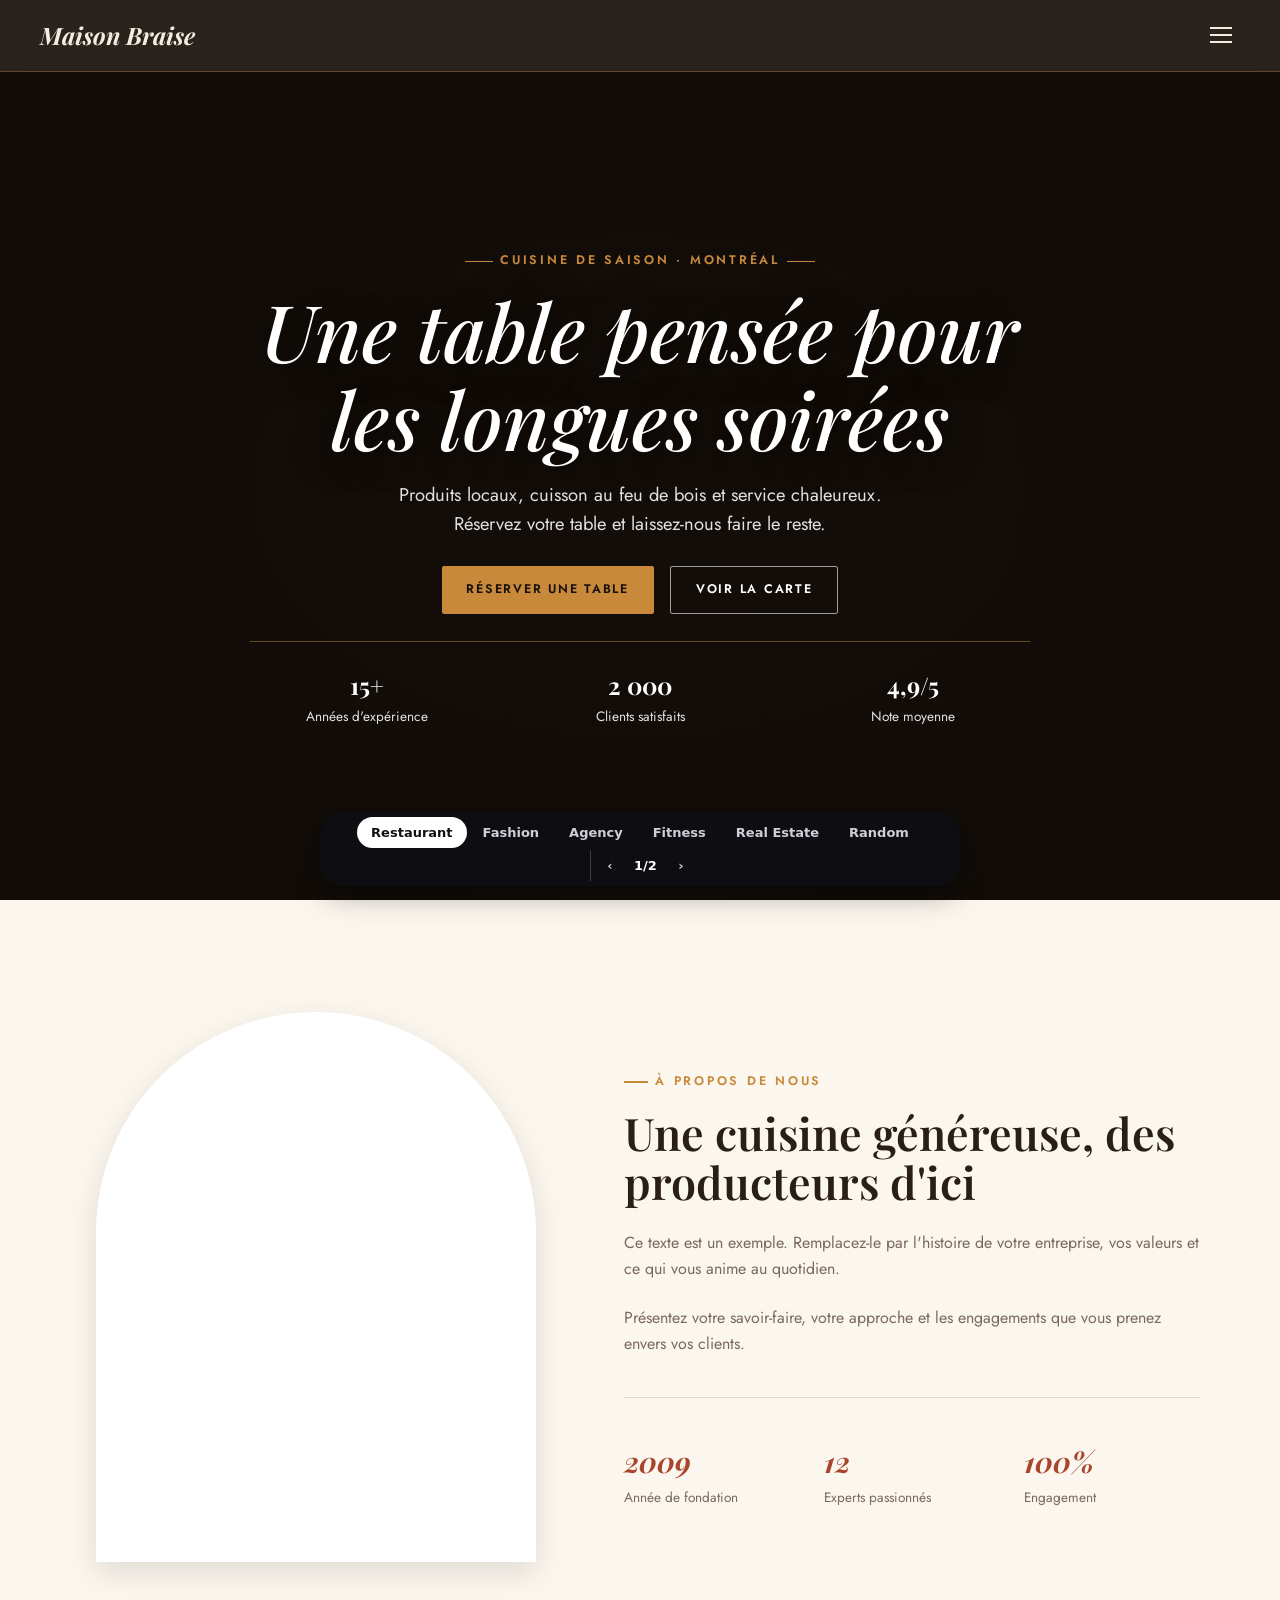
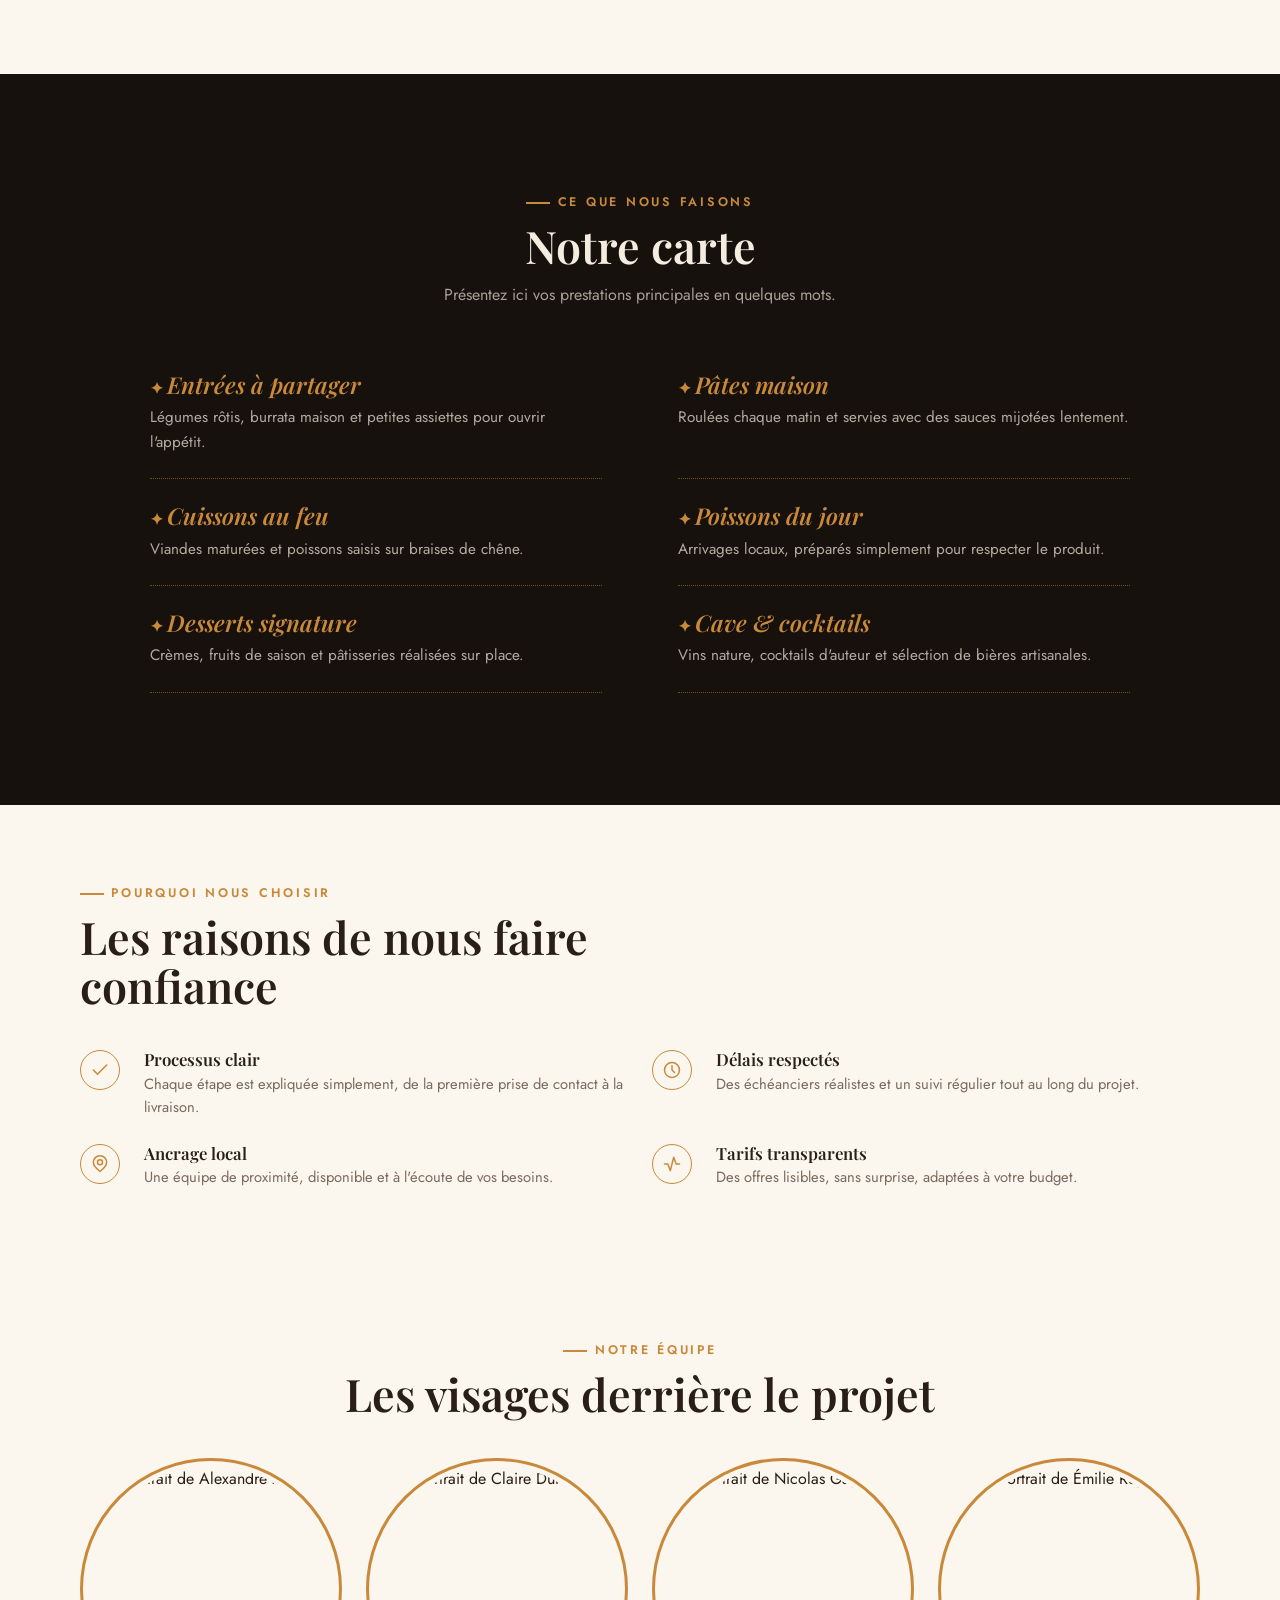
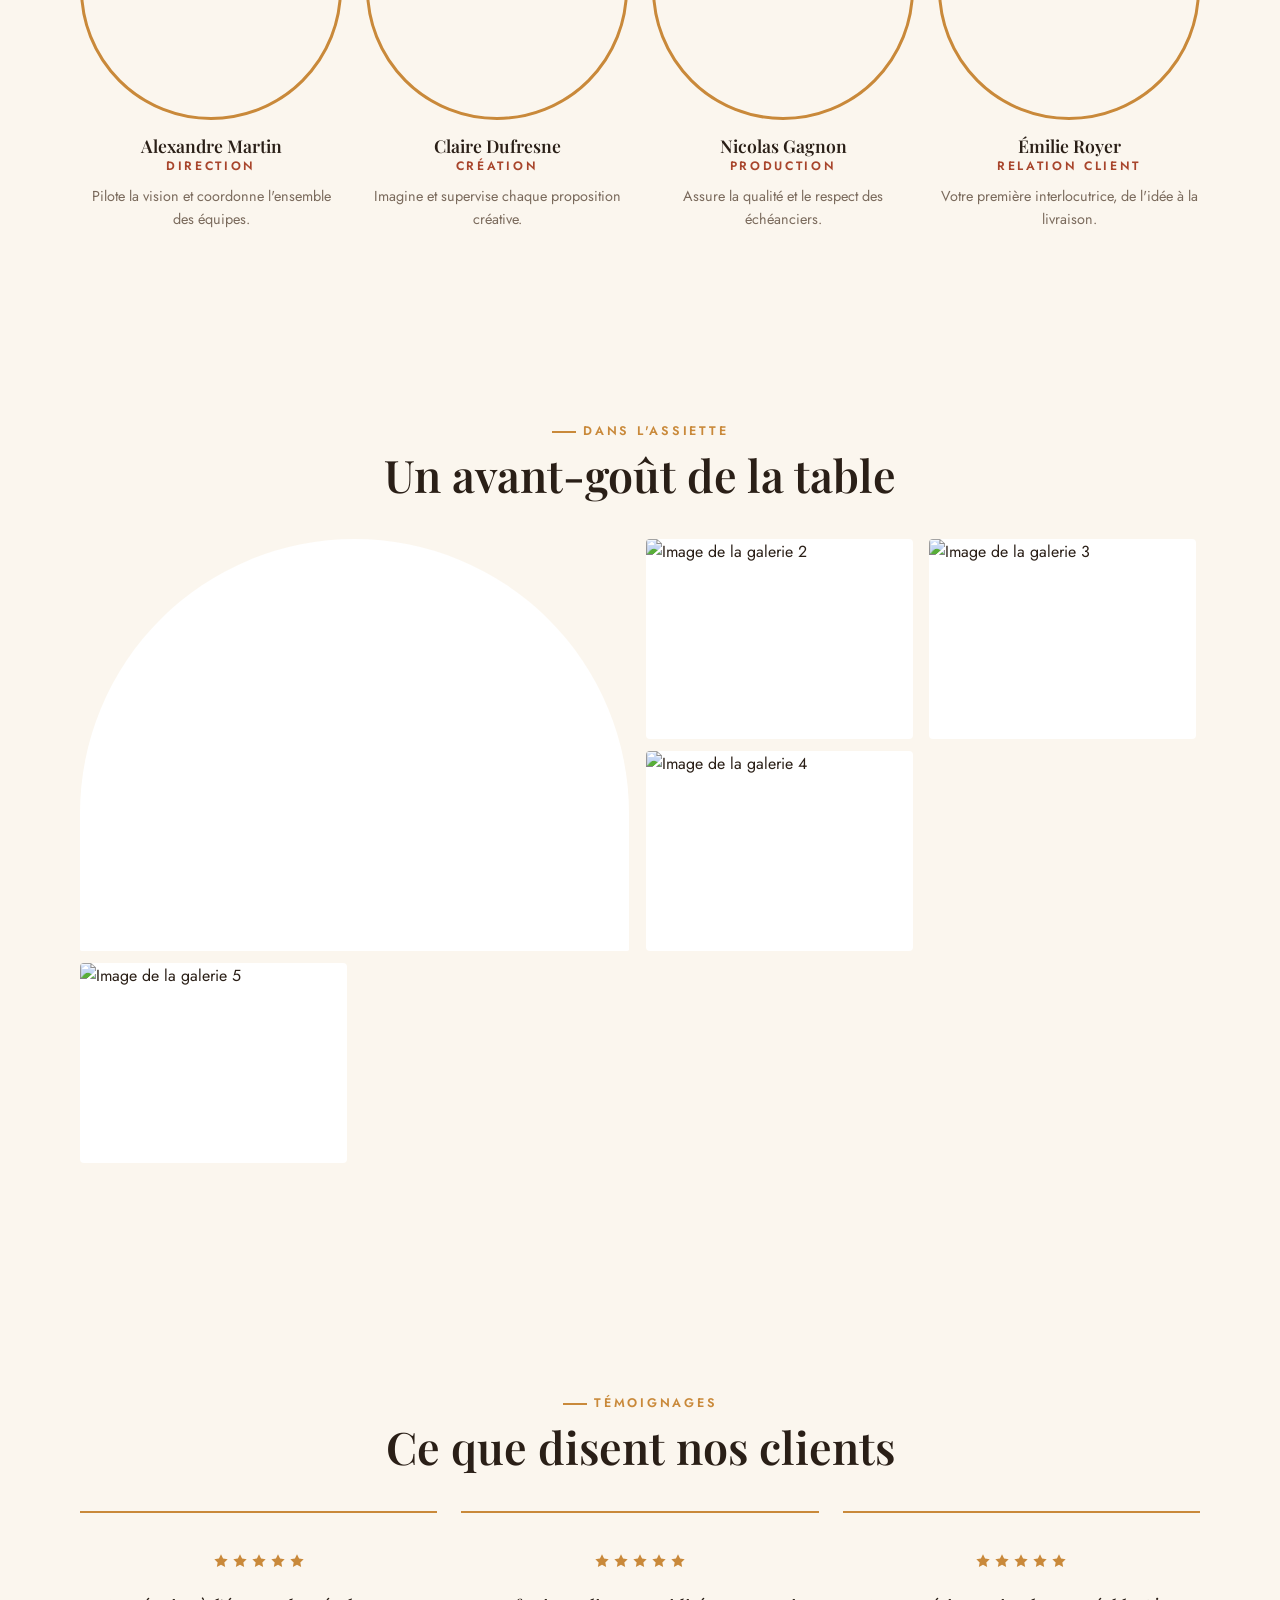
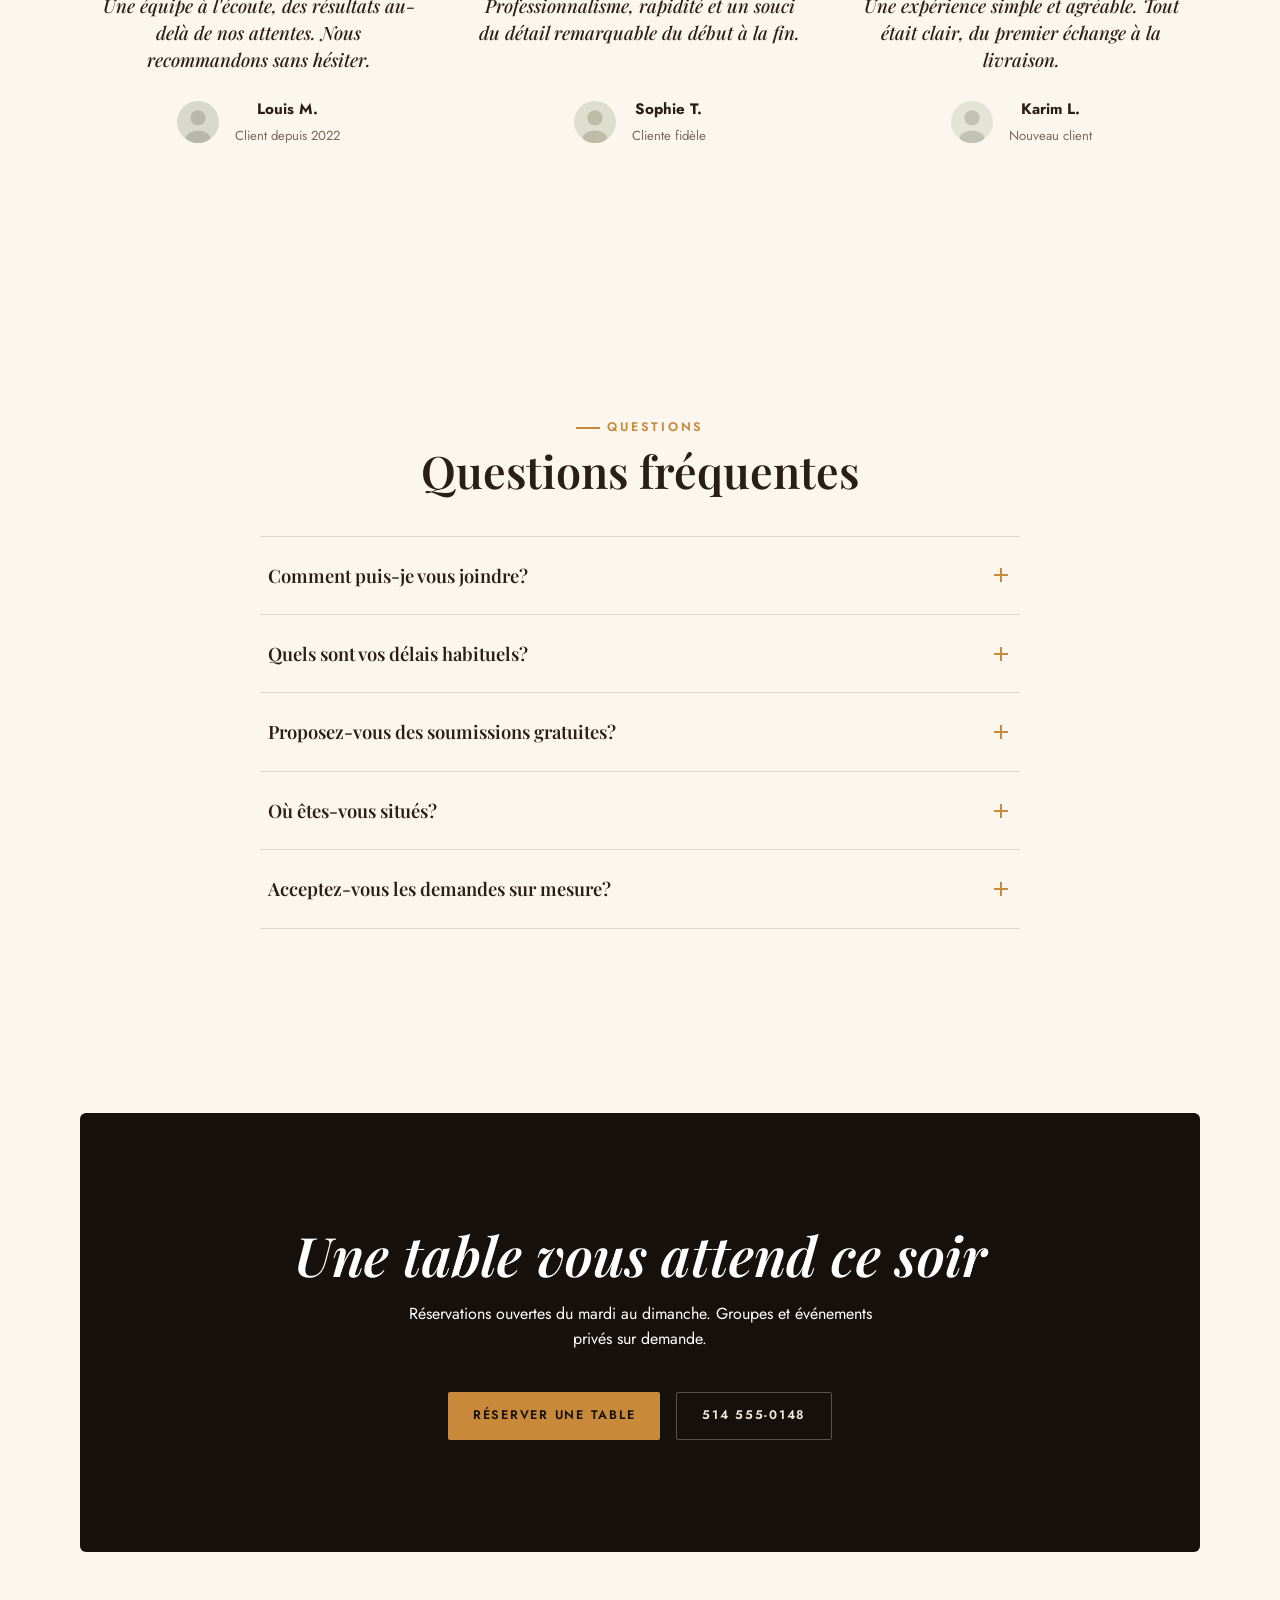
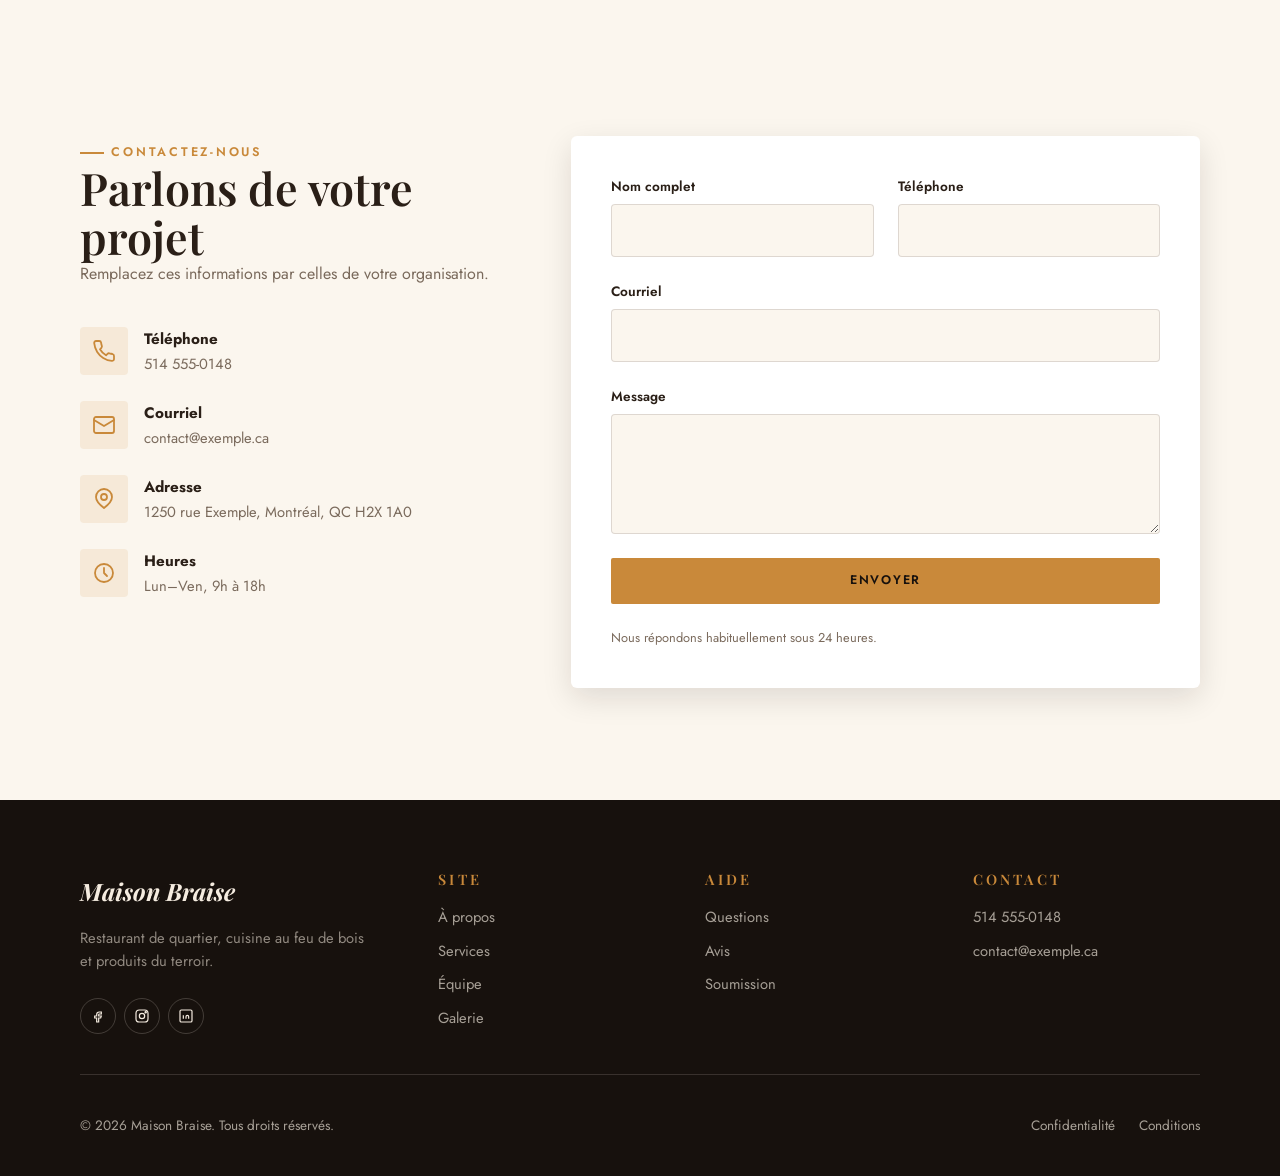
==== commit c7ca3c53: "New structure, themes separated by fields" ====
--- a/index.html
+++ b/index.html
@@ -1,672 +1,285 @@
 <!DOCTYPE html>
-<html lang="en">
+<html lang="fr">
 <head>
   <meta charset="UTF-8" />
   <meta name="viewport" content="width=device-width, initial-scale=1.0" />
-  <title>GabaritNova &mdash; Laboratoire d'&eacute;talonnage industriel</title>
-  <meta name="description" content="QualitéSûr est un laboratoire d'&eacute;talonnage offrant des services d'&eacute;talonnage et de certification en m&eacute;trologie pour instruments m&eacute;caniques, &eacute;lectriques, de pression et dimensionnels. Demandez une &eacute;valuation." />
-
+  <title>Maison Nova</title>
+  <meta name="description" content="Gabarit de site vitrine multi-industries : changez de thème en un clic." />
+  <script>document.documentElement.classList.add("js")</script>
   <link rel="stylesheet" href="css/base.css" />
   <link rel="stylesheet" href="css/components.css" />
-  <link id="theme-link" rel="stylesheet" href="css/modern-minimal.css" id="theme-stylesheet" />
+  <!-- Le thème actif est injecté par js/script.js (voir THEMES) -->
+  <link id="theme-link" rel="stylesheet" href="css/Restaurant_0.css" />
 </head>
 <body>
-  <script>
-    const themes = [
-      { slug: "modern-minimal", label: "Modern Minimal" },
-      { slug: "cinematic-immersive", label: "Cinematic Immersive" },
-      { slug: "editorial-heritage", label: "Editorial Heritage" },
-      { slug: "friendly-local", label: "Friendly Local" },
-      { slug: "industrial-trades", label: "Industrial Trades" },
-      { slug: "scrapbook", label: "Scrapbook" },
-      { slug: "glassmorphism", label: "Glassmorphism" },
-      { slug: "swiss-design", label: "Swiss Design" },
-      { slug: "luxury-typography", label: "Luxury Typography" },
-      { slug: "conceptual-sketch", label: "Conceptual Sketch" },
-      { slug: "bento-grid", label: "Bento Grid" },
-      { slug: "doodle", label: "Doodle" },
-      { slug: "neobrutalism", label: "Neobrutalism" },
-      { slug: "retro", label: "Retro" },
-      { slug: "nature", label: "Nature" },
-      { slug: "dark-lofi", label: "Dark Lofi" },
-      { slug: "art-deco", label: "Art Deco" },
-      { slug: "sporty", label: "Sporty" }
-    ]
-
-    function switchTheme(){
-      const theme = document.getElementById("theme-link");
-      const button = document.getElementById("theme-button");
-
-      const currSlug = theme.getAttribute("href").slice(4, -4).trim().toLowerCase();
-      const ind = themes.findIndex(t => t.slug === currSlug);
-
-      const newInd = (ind >= 0 ? ind + 1 : 0) % themes.length;
-      theme.setAttribute("href", `css/${themes[newInd].slug}.css`);
-      button.textContent = themes[newInd].label;
-    }
-  </script>
-
-
   <a class="skip-link" href="#main">Passer au contenu</a>
 
-  <!-- ================= HEADER / NAVIGATION ================= -->
   <header class="site-header">
-    <nav class="nav" aria-label="Primary">
-      <div class="nav-logo">
-        <img src="img/base.png"/>
-        <a href="#home">GabaritNova</a>
-      </div>
+    <nav class="nav" aria-label="Principal">
+      <a class="nav-logo" href="#home" data-c="brand">Maison Nova</a>
       <ul class="nav-links" data-nav-links>
         <li><a href="#about">À propos</a></li>
-        <li><a href="#services">Services</a></li>
-        <li><a href="#team">Notre équipe</a></li>
-        <li><a href="#gallery">Nos installations</a></li>
-        <li><a href="#testimonials">Témoignages</a></li>
+        <li><a href="#services" data-c="servicesNav">Services</a></li>
+        <li><a href="#team">Équipe</a></li>
+        <li><a href="#gallery" data-c="galleryNav">Galerie</a></li>
+        <li><a href="#testimonials">Avis</a></li>
         <li><a href="#faq">Questions</a></li>
         <li><a href="#contact">Contact</a></li>
-        <li class="nav-links-cta"><a href="#contact" class="btn btn-primary">Demandez une soumission</a></li>
+        <li class="nav-links-cta"><a href="#contact" class="btn btn-primary" data-c="cta">Nous contacter</a></li>
       </ul>
-
       <div class="nav-cta">
-        <a href="#contact" class="btn btn-primary">Demandez une soumission</a>
-        <button id="theme-button" style="color: grey; margin: -10px;" onclick="switchTheme();">Modern Minimal</button>
-        <button class="nav-toggle" data-nav-toggle aria-label="Toggle menu" aria-expanded="false">
-          <span></span><span></span><span></span>
-        </button>
+        <a href="#contact" class="btn btn-primary" data-c="cta">Nous contacter</a>
+        <button class="nav-toggle" data-nav-toggle aria-label="Menu" aria-expanded="false"><span></span><span></span><span></span></button>
       </div>
     </nav>
   </header>
 
   <main id="main">
-    <!-- ================= HERO ================= -->
     <section class="hero section" id="home">
       <div class="container">
         <div class="hero-content" data-reveal>
-          <span class="eyebrow">Entreprise exemple &mdash; Villemodèle, QC</span>
-          <h1>Un laboratoire modèle pour vos besoins de mesure</h1>
-          <p>
-            Ce contenu est un exemple de présentation pour une entreprise fictive de métrologie.
-            Utilisez cette section pour résumer vos délais, votre approche qualité et la remise de vos certificats.
-          </p>
+          <span class="eyebrow" data-c="eyebrow">Entreprise exemple &mdash; Montréal, QC</span>
+          <h1 data-c="h1">Un titre percutant pour présenter votre entreprise</h1>
+          <p data-c="lead">Une courte phrase d'accroche qui résume votre promesse, votre expertise et ce qui vous distingue.</p>
           <div class="hero-actions">
-            <a href="#contact" class="btn btn-primary">Demandez une soumission</a>
-            <a href="#services" class="btn btn-secondary">Découvrir nos services</a>
+            <a href="#contact" class="btn btn-primary" data-c="cta">Nous contacter</a>
+            <a href="#services" class="btn btn-secondary" data-c="cta2">Découvrir nos services</a>
           </div>
           <div class="hero-meta">
-            <div>
-              <strong>15+</strong>
-              <span>Années d'expertise technique</span>
-            </div>
-            <div>
-              <strong>6</strong>
-              <span>Domaines de service couverts</span>
-            </div>
-            <div>
-              <strong>99%</strong>
-              <span>Dossiers livrés dans les délais</span>
-            </div>
-          </div>
-        </div>
-
-        <div class="hero-media" data-reveal>
-          <div class="img-frame" style="--ratio: 1/1;">
-            <img
-              src="https://images.pexels.com/photos/5290119/pexels-photo-5290119.jpeg"
-              alt="Instruments de précision utilisés en laboratoire d'étalonnage"
-              width="800" height="800" loading="eager" fetchpriority="high"
-            />
-          </div>
-        </div>
-      </div>
-    </section>
-
-    <div class="container"><div class="section-divider"><span></span></div></div>
-
-    <!-- ================= ABOUT ================= -->
+            <div><strong>15+</strong><span>Années d'expérience</span></div>
+            <div><strong>2&nbsp;000</strong><span>Clients satisfaits</span></div>
+            <div><strong>4,9/5</strong><span>Note moyenne</span></div>
+          </div>
+        </div>
+        <!-- Image de fond : fournie par le thème via --hero-image (voir THEMES dans script.js) -->
+        <div class="hero-media" aria-hidden="true"><div class="img-frame" style="--ratio: 1/1;"><img data-img="hero" src="" alt="" width="1600" height="900" fetchpriority="high" /></div></div>
+      </div>
+    </section>
+
     <section class="about section" id="about">
       <div class="container">
-        <div class="about-media" data-reveal>
-          <div class="img-frame" style="--ratio: 4/5;">
-            <img
-              src="https://images.pexels.com/photos/19550817/pexels-photo-19550817.jpeg"
-              alt="Technicien procédant à un étalonnage de précision"
-              width="640" height="800" loading="lazy"
-            />
-          </div>
-        </div>
-
+        <div class="about-media" data-reveal><div class="img-frame" style="--ratio: 4/5;"><img data-img="about" src="" alt="Notre histoire" width="640" height="800" loading="lazy" /></div></div>
         <div class="about-body" data-reveal>
           <span class="eyebrow">À propos de nous</span>
-          <h2>Conçue pour la précision, pensée pour les équipes terrain</h2>
-          <p>
-            GabaritNova est une entreprise fictive utilisée comme exemple de site vitrine B2B.
-            Remplacez ce texte par votre histoire, vos accréditations et vos engagements de service.
-          </p>
-          <p>
-            Décrivez ici vos principaux équipements, votre couverture régionale et vos secteurs clients.
-            Ce paragraphe sert de modèle pour présenter votre équipe, vos méthodes et vos standards qualité.
-          </p>
-
+          <h2 data-c="aboutTitle">Une histoire, une équipe, une passion</h2>
+          <p>Ce texte est un exemple. Remplacez-le par l'histoire de votre entreprise, vos valeurs et ce qui vous anime au quotidien.</p>
+          <p>Présentez votre savoir-faire, votre approche et les engagements que vous prenez envers vos clients.</p>
           <div class="about-stats">
-            <div>
-              <strong>ISO 17025</strong>
-              <span>Référentiel de laboratoire</span>
-            </div>
-            <div>
-              <strong>48h</strong>
-              <span>Délai de réponse type</span>
-            </div>
-            <div>
-              <strong>3</strong>
-              <span>Unités de service</span>
-            </div>
-          </div>
-        </div>
-      </div>
-    </section>
-
-    <!-- ================= SERVICES ================= -->
+            <div><strong>2009</strong><span>Année de fondation</span></div>
+            <div><strong>12</strong><span>Experts passionnés</span></div>
+            <div><strong>100%</strong><span>Engagement</span></div>
+          </div>
+        </div>
+      </div>
+    </section>
+
     <section class="services section" id="services">
       <div class="container">
         <div class="section-head section-head--center" data-reveal>
           <span class="eyebrow">Ce que nous faisons</span>
-          <h2>Des services exemples adaptables à votre offre</h2>
-          <p>Utilisez ces cartes pour présenter vos prestations principales, vos délais, et vos niveaux d'accompagnement client.</p>
-        </div>
-
+          <h2 data-c="servicesTitle">Nos services</h2>
+          <p>Présentez ici vos prestations principales en quelques mots.</p>
+        </div>
         <div class="grid grid-3">
           <article class="card" data-reveal>
-            <div class="card-icon" aria-hidden="true">
-              <svg viewBox="0 0 24 24" fill="none" stroke="currentColor" stroke-width="1.8" stroke-linecap="round" stroke-linejoin="round"><path d="M14.7 6.3a4 4 0 1 1-5.4 5.4L3 18v3h3l6.3-6.3a4 4 0 0 1 2.4-2.4Z"/><path d="M15 5l4 4"/></svg>
-            </div>
-            <h3>Étalonnage de production</h3>
-            <p>Service type pour instruments d'atelier avec rapport normalisé et historique de conformité.</p>
-          </article>
-
-          <article class="card" data-reveal>
-            <div class="card-icon" aria-hidden="true">
-              <svg viewBox="0 0 24 24" fill="none" stroke="currentColor" stroke-width="1.8" stroke-linecap="round" stroke-linejoin="round"><rect x="3" y="4" width="18" height="16" rx="2"/><path d="M8 2v4M16 2v4M3 10h18"/></svg>
-            </div>
-            <h3>Maintenance préventive</h3>
-            <p>Programme planifié pour réduire les arrêts imprévus et prolonger la durée de vie des appareils.</p>
-          </article>
-
-          <article class="card" data-reveal>
-            <div class="card-icon" aria-hidden="true">
-              <svg viewBox="0 0 24 24" fill="none" stroke="currentColor" stroke-width="1.8" stroke-linecap="round" stroke-linejoin="round"><path d="M12 2 3 6v6c0 5 4 8 9 10 5-2 9-5 9-10V6z"/><path d="m9 12 2 2 4-4"/></svg>
-            </div>
-            <h3>Intervention sur site</h3>
-            <p>Déplacement d'une équipe technique pour traiter les équipements critiques directement chez le client.</p>
-          </article>
-
-          <article class="card" data-reveal>
-            <div class="card-icon" aria-hidden="true">
-              <svg viewBox="0 0 24 24" fill="none" stroke="currentColor" stroke-width="1.8" stroke-linecap="round" stroke-linejoin="round"><path d="M12 22s8-4.5 8-11V5l-8-3-8 3v6c0 6.5 8 11 8 11Z"/></svg>
-            </div>
-            <h3>Mesures mécaniques</h3>
-            <p>Exemple de famille d'équipements: couples, charges, forces et instruments de pesée industrielle.</p>
-          </article>
-
-          <article class="card" data-reveal>
-            <div class="card-icon" aria-hidden="true">
-              <svg viewBox="0 0 24 24" fill="none" stroke="currentColor" stroke-width="1.8" stroke-linecap="round" stroke-linejoin="round"><path d="M4 19h16M6 19V9l6-4 6 4v10"/><path d="M10 19v-6h4v6"/></svg>
-            </div>
-            <h3>Mesures électriques</h3>
-            <p>Exemple de couverture: multimètres, générateurs, enregistreurs et chaînes de mesure de procédé.</p>
-          </article>
-
-          <article class="card" data-reveal>
-            <div class="card-icon" aria-hidden="true">
-              <svg viewBox="0 0 24 24" fill="none" stroke="currentColor" stroke-width="1.8" stroke-linecap="round" stroke-linejoin="round"><path d="M9 18h6M10 22h4"/><path d="M12 2a7 7 0 0 0-4 12.7c.6.5 1 1.2 1 2.3h6c0-1 .4-1.8 1-2.3A7 7 0 0 0 12 2Z"/></svg>
-            </div>
-            <h3>Pression et température</h3>
-            <p>Exemple d'offre combinée pour capteurs, manomètres, sondes et instruments dimensionnels.</p>
-          </article>
-        </div>
-      </div>
-    </section>
-
-    <!-- ================= FEATURES ================= -->
+            <div class="card-icon" aria-hidden="true"><svg viewBox="0 0 24 24" fill="none" stroke="currentColor" stroke-width="1.8" stroke-linecap="round" stroke-linejoin="round"><path d="M14.7 6.3a4 4 0 1 1-5.4 5.4L3 18v3h3l6.3-6.3a4 4 0 0 1 2.4-2.4Z"/><path d="M15 5l4 4"/></svg></div>
+            <h3 data-c="s1t">Service principal</h3>
+            <p data-c="s1d">Description courte de ce service. Remplacez ce texte par vos propres détails.</p>
+          </article>
+          <article class="card" data-reveal>
+            <div class="card-icon" aria-hidden="true"><svg viewBox="0 0 24 24" fill="none" stroke="currentColor" stroke-width="1.8" stroke-linecap="round" stroke-linejoin="round"><rect x="3" y="4" width="18" height="16" rx="2"/><path d="M8 2v4M16 2v4M3 10h18"/></svg></div>
+            <h3 data-c="s2t">Sur rendez-vous</h3>
+            <p data-c="s2d">Description courte de ce service. Remplacez ce texte par vos propres détails.</p>
+          </article>
+          <article class="card" data-reveal>
+            <div class="card-icon" aria-hidden="true"><svg viewBox="0 0 24 24" fill="none" stroke="currentColor" stroke-width="1.8" stroke-linecap="round" stroke-linejoin="round"><path d="M12 2 3 6v6c0 5 4 8 9 10 5-2 9-5 9-10V6z"/><path d="m9 12 2 2 4-4"/></svg></div>
+            <h3 data-c="s3t">Qualité garantie</h3>
+            <p data-c="s3d">Description courte de ce service. Remplacez ce texte par vos propres détails.</p>
+          </article>
+          <article class="card" data-reveal>
+            <div class="card-icon" aria-hidden="true"><svg viewBox="0 0 24 24" fill="none" stroke="currentColor" stroke-width="1.8" stroke-linecap="round" stroke-linejoin="round"><path d="M12 2l3.1 6.3 6.9 1-5 4.9 1.2 6.8L12 17.8 5.8 21l1.2-6.8-5-4.9 6.9-1z"/></svg></div>
+            <h3 data-c="s4t">Offre signature</h3>
+            <p data-c="s4d">Description courte de ce service. Remplacez ce texte par vos propres détails.</p>
+          </article>
+          <article class="card" data-reveal>
+            <div class="card-icon" aria-hidden="true"><svg viewBox="0 0 24 24" fill="none" stroke="currentColor" stroke-width="1.8" stroke-linecap="round" stroke-linejoin="round"><path d="M4 19h16M6 19V9l6-4 6 4v10"/><path d="M10 19v-6h4v6"/></svg></div>
+            <h3 data-c="s5t">Service sur place</h3>
+            <p data-c="s5d">Description courte de ce service. Remplacez ce texte par vos propres détails.</p>
+          </article>
+          <article class="card" data-reveal>
+            <div class="card-icon" aria-hidden="true"><svg viewBox="0 0 24 24" fill="none" stroke="currentColor" stroke-width="1.8" stroke-linecap="round" stroke-linejoin="round"><path d="M9 18h6M10 22h4"/><path d="M12 2a7 7 0 0 0-4 12.7c.6.5 1 1.2 1 2.3h6c0-1 .4-1.8 1-2.3A7 7 0 0 0 12 2Z"/></svg></div>
+            <h3 data-c="s6t">Conseil personnalisé</h3>
+            <p data-c="s6d">Description courte de ce service. Remplacez ce texte par vos propres détails.</p>
+          </article>
+        </div>
+      </div>
+    </section>
+
     <section class="features section section--tight">
       <div class="container">
-        <div class="section-head" data-reveal>
-          <span class="eyebrow">Pourquoi nous choisir</span>
-          <h2>Les points forts d'une offre bien présentée</h2>
-        </div>
-
+        <div class="section-head" data-reveal><span class="eyebrow">Pourquoi nous choisir</span><h2>Les raisons de nous faire confiance</h2></div>
         <div class="grid grid-2">
           <div class="feature" data-reveal>
-            <div class="feature-icon" aria-hidden="true">
-              <svg viewBox="0 0 24 24" fill="none" stroke="currentColor" stroke-width="1.8" stroke-linecap="round" stroke-linejoin="round"><path d="M20 6 9 17l-5-5"/></svg>
-            </div>
-            <div>
-              <h4>Processus documenté</h4>
-              <p>Chaque intervention suit un protocole clair, prêt à être adapté à vos normes internes.</p>
-            </div>
-          </div>
-
-          <div class="feature" data-reveal>
-            <div class="feature-icon" aria-hidden="true">
-              <svg viewBox="0 0 24 24" fill="none" stroke="currentColor" stroke-width="1.8" stroke-linecap="round" stroke-linejoin="round"><circle cx="12" cy="12" r="9"/><path d="M12 7v5l3 3"/></svg>
-            </div>
-            <div>
-              <h4>Délais maîtrisés</h4>
-              <p>Les échéanciers sont planifiés à l'avance avec mises à jour régulières auprès des clients.</p>
-            </div>
-          </div>
-
-          <div class="feature" data-reveal>
-            <div class="feature-icon" aria-hidden="true">
-              <svg viewBox="0 0 24 24" fill="none" stroke="currentColor" stroke-width="1.8" stroke-linecap="round" stroke-linejoin="round"><path d="M12 21c4-3 8-6.5 8-11a8 8 0 0 0-16 0c0 4.5 4 8 8 11Z"/><circle cx="12" cy="10" r="3"/></svg>
-            </div>
-            <div>
-              <h4>Présence régionale</h4>
-              <p>Une équipe locale fictive permet une prise en charge rapide et un suivi de proximité.</p>
-            </div>
-          </div>
-
-          <div class="feature" data-reveal>
-            <div class="feature-icon" aria-hidden="true">
-              <svg viewBox="0 0 24 24" fill="none" stroke="currentColor" stroke-width="1.8" stroke-linecap="round" stroke-linejoin="round"><path d="M3 12h4l3 8 4-16 3 8h4"/></svg>
-            </div>
-            <div>
-              <h4>Tarification lisible</h4>
-              <p>Les devis types sont structurés pour présenter clairement options, délais et conditions.</p>
-            </div>
-          </div>
-        </div>
-      </div>
-    </section>
-
-    <!-- ================= TEAM ================= -->
+            <div class="feature-icon" aria-hidden="true"><svg viewBox="0 0 24 24" fill="none" stroke="currentColor" stroke-width="1.8" stroke-linecap="round" stroke-linejoin="round"><path d="M20 6 9 17l-5-5"/></svg></div>
+            <div><h4>Processus clair</h4><p>Chaque étape est expliquée simplement, de la première prise de contact à la livraison.</p></div>
+          </div>
+          <div class="feature" data-reveal>
+            <div class="feature-icon" aria-hidden="true"><svg viewBox="0 0 24 24" fill="none" stroke="currentColor" stroke-width="1.8" stroke-linecap="round" stroke-linejoin="round"><circle cx="12" cy="12" r="9"/><path d="M12 7v5l3 3"/></svg></div>
+            <div><h4>Délais respectés</h4><p>Des échéanciers réalistes et un suivi régulier tout au long du projet.</p></div>
+          </div>
+          <div class="feature" data-reveal>
+            <div class="feature-icon" aria-hidden="true"><svg viewBox="0 0 24 24" fill="none" stroke="currentColor" stroke-width="1.8" stroke-linecap="round" stroke-linejoin="round"><path d="M12 21c4-3 8-6.5 8-11a8 8 0 0 0-16 0c0 4.5 4 8 8 11Z"/><circle cx="12" cy="10" r="3"/></svg></div>
+            <div><h4>Ancrage local</h4><p>Une équipe de proximité, disponible et à l'écoute de vos besoins.</p></div>
+          </div>
+          <div class="feature" data-reveal>
+            <div class="feature-icon" aria-hidden="true"><svg viewBox="0 0 24 24" fill="none" stroke="currentColor" stroke-width="1.8" stroke-linecap="round" stroke-linejoin="round"><path d="M3 12h4l3 8 4-16 3 8h4"/></svg></div>
+            <div><h4>Tarifs transparents</h4><p>Des offres lisibles, sans surprise, adaptées à votre budget.</p></div>
+          </div>
+        </div>
+      </div>
+    </section>
+
     <section class="team section section--tight" id="team">
       <div class="container">
-        <div class="section-head section-head--center" data-reveal>
-          <span class="eyebrow">Notre équipe</span>
-          <h2>Une équipe fictive à personnaliser</h2>
-          <p>Cette section modèle présente des profils types pour illustrer votre structure d'équipe et vos expertises.</p>
-        </div>
-
+        <div class="section-head section-head--center" data-reveal><span class="eyebrow">Notre équipe</span><h2>Les visages derrière le projet</h2></div>
         <div class="grid grid-4">
           <article class="team-member" data-reveal>
-            <div class="team-photo img-frame" style="--ratio: 1/1;">
-              <img
-                src="data:image/svg+xml,%3Csvg xmlns='http://www.w3.org/2000/svg' viewBox='0 0 300 300'%3E%3Crect width='300' height='300' fill='%23d8d8cf'/%3E%3Ccircle cx='150' cy='118' r='54' fill='%23b7b7ab'/%3E%3Cellipse cx='150' cy='276' rx='92' ry='68' fill='%23b7b7ab'/%3E%3C/svg%3E"
-                alt="Portrait de Sylvain Roy"
-                width="300" height="300" loading="lazy"
-              />
-            </div>
-            <div class="team-info">
-              <h3>Alexandre Martin</h3>
-              <span class="team-role">Direction des opérations</span>
-              <p>Pilote les priorités clients, les indicateurs de qualité et la coordination des équipes techniques.</p>
-            </div>
-          </article>
-
-          <article class="team-member" data-reveal>
-            <div class="team-photo img-frame" style="--ratio: 1/1;">
-              <img
-                src="data:image/svg+xml,%3Csvg xmlns='http://www.w3.org/2000/svg' viewBox='0 0 300 300'%3E%3Crect width='300' height='300' fill='%23dedecf'/%3E%3Ccircle cx='150' cy='118' r='54' fill='%23bcbca8'/%3E%3Cellipse cx='150' cy='276' rx='92' ry='68' fill='%23bcbca8'/%3E%3C/svg%3E"
-                alt="Portrait de Chantal Bergeron"
-                width="300" height="300" loading="lazy"
-              />
-            </div>
-            <div class="team-info">
-              <h3>Claire Dufresne</h3>
-              <span class="team-role">Responsable assurance qualité</span>
-              <p>Supervise la conformité documentaire et la cohérence des procédures de vérification.</p>
-            </div>
-          </article>
-
-          <article class="team-member" data-reveal>
-            <div class="team-photo img-frame" style="--ratio: 1/1;">
-              <img
-                src="data:image/svg+xml,%3Csvg xmlns='http://www.w3.org/2000/svg' viewBox='0 0 300 300'%3E%3Crect width='300' height='300' fill='%23e3e3d6'/%3E%3Ccircle cx='150' cy='118' r='54' fill='%23c2c2b2'/%3E%3Cellipse cx='150' cy='276' rx='92' ry='68' fill='%23c2c2b2'/%3E%3C/svg%3E"
-                alt="Portrait de Marc-Olivier Tremblay"
-                width="300" height="300" loading="lazy"
-              />
-            </div>
-            <div class="team-info">
-              <h3>Nicolas Gagnon</h3>
-              <span class="team-role">Technicien principal, mesures électriques</span>
-              <p>Prend en charge les diagnostics avancés et la validation des instruments de banc d'essai.</p>
-            </div>
-          </article>
-
-          <article class="team-member" data-reveal>
-            <div class="team-photo img-frame" style="--ratio: 1/1;">
-              <img
-                src="data:image/svg+xml,%3Csvg xmlns='http://www.w3.org/2000/svg' viewBox='0 0 300 300'%3E%3Crect width='300' height='300' fill='%23e9e9e0'/%3E%3Ccircle cx='150' cy='118' r='54' fill='%23c8c8ba'/%3E%3Cellipse cx='150' cy='276' rx='92' ry='68' fill='%23c8c8ba'/%3E%3C/svg%3E"
-                alt="Portrait de Isabelle Fontaine"
-                width="300" height="300" loading="lazy"
-              />
-            </div>
-            <div class="team-info">
-              <h3>Émilie Royer</h3>
-              <span class="team-role">Technicienne, service terrain</span>
-              <p>Intervient directement en usine pour limiter les arrêts et sécuriser la reprise rapide des opérations.</p>
-            </div>
-          </article>
-        </div>
-      </div>
-    </section>
-
-    <!-- ================= GALLERY ================= -->
+            <div class="team-photo img-frame" style="--ratio: 1/1;"><img data-img="team1" src="" alt="Portrait de Alexandre Martin" width="300" height="300" loading="lazy" /></div>
+            <div class="team-info"><h3>Alexandre Martin</h3><span class="team-role">Direction</span><p>Pilote la vision et coordonne l'ensemble des équipes.</p></div>
+          </article>
+          <article class="team-member" data-reveal>
+            <div class="team-photo img-frame" style="--ratio: 1/1;"><img data-img="team2" src="" alt="Portrait de Claire Dufresne" width="300" height="300" loading="lazy" /></div>
+            <div class="team-info"><h3>Claire Dufresne</h3><span class="team-role">Création</span><p>Imagine et supervise chaque proposition créative.</p></div>
+          </article>
+          <article class="team-member" data-reveal>
+            <div class="team-photo img-frame" style="--ratio: 1/1;"><img data-img="team3" src="" alt="Portrait de Nicolas Gagnon" width="300" height="300" loading="lazy" /></div>
+            <div class="team-info"><h3>Nicolas Gagnon</h3><span class="team-role">Production</span><p>Assure la qualité et le respect des échéanciers.</p></div>
+          </article>
+          <article class="team-member" data-reveal>
+            <div class="team-photo img-frame" style="--ratio: 1/1;"><img data-img="team4" src="" alt="Portrait de Émilie Royer" width="300" height="300" loading="lazy" /></div>
+            <div class="team-info"><h3>Émilie Royer</h3><span class="team-role">Relation client</span><p>Votre première interlocutrice, de l'idée à la livraison.</p></div>
+          </article>
+        </div>
+      </div>
+    </section>
+
     <section class="gallery section" id="gallery">
       <div class="container">
-        <div class="section-head section-head--center" data-reveal>
-          <span class="eyebrow">Galerie exemple</span>
-          <h2>Un aperçu visuel de vos interventions</h2>
-        </div>
-
+        <div class="section-head section-head--center" data-reveal><span class="eyebrow" data-c="galleryEyebrow">Galerie</span><h2 data-c="galleryTitle">Un aperçu en images</h2></div>
         <div class="gallery-grid" data-reveal>
-          <div class="img-frame gallery-item--wide gallery-item--tall">
-            <img src="https://images.pexels.com/photos/5532838/pexels-photo-5532838.jpeg" alt="Manomètres industriels en cours de vérification" loading="eager" width="800" height="800" />
-          </div>
-          <div class="img-frame">
-            <img src="https://images.pexels.com/photos/32633664/pexels-photo-32633664.jpeg" alt="Étalonnage d'un pied à coulisse numérique" loading="eager" width="400" height="400" />
-          </div>
-          <div class="img-frame">
-            <img src="https://images.pexels.com/photos/31996522/pexels-photo-31996522.jpeg" alt="Voltmètres analogiques en laboratoire" loading="eager" width="400" height="400" />
-          </div>
-          <div class="img-frame">
-            <img src="https://images.pexels.com/photos/28231807/pexels-photo-28231807.jpeg" alt="Étalonnage d'un instrument de précision" loading="eager" width="400" height="400" />
-          </div>
-          <div class="img-frame gallery-item--wide">
-            <img src="https://images.pexels.com/photos/16630111/pexels-photo-16630111.jpeg" alt="Outils de précision en atelier" loading="eager" width="800" height="400" />
-          </div>
-        </div>
-      </div>
-    </section>
-
-    <!-- ================= TESTIMONIALS ================= -->
+          <div class="img-frame gallery-item--wide gallery-item--tall"><img data-img="gallery1" src="" alt="Image de la galerie 1" loading="lazy" width="800" height="800" /></div>
+          <div class="img-frame"><img data-img="gallery2" src="" alt="Image de la galerie 2" loading="lazy" width="800" height="800" /></div>
+          <div class="img-frame"><img data-img="gallery3" src="" alt="Image de la galerie 3" loading="lazy" width="800" height="800" /></div>
+          <div class="img-frame"><img data-img="gallery4" src="" alt="Image de la galerie 4" loading="lazy" width="800" height="800" /></div>
+          <div class="img-frame gallery-item--wide"><img data-img="gallery5" src="" alt="Image de la galerie 5" loading="lazy" width="800" height="800" /></div>
+        </div>
+      </div>
+    </section>
+
     <section class="testimonials section" id="testimonials">
       <div class="container">
-        <div class="section-head section-head--center" data-reveal>
-          <span class="eyebrow">Avis de clients fictifs</span>
-          <h2>Exemples de témoignages à adapter</h2>
-        </div>
-
+        <div class="section-head section-head--center" data-reveal><span class="eyebrow">Témoignages</span><h2>Ce que disent nos clients</h2></div>
         <div class="grid grid-3">
           <article class="testimonial" data-reveal>
-            <div class="testimonial-rating" aria-label="5 out of 5 stars">
-              <svg viewBox="0 0 24 24" fill="currentColor"><path d="M12 2l3.1 6.3 6.9 1-5 4.9 1.2 6.8L12 17.8 5.8 21l1.2-6.8-5-4.9 6.9-1z"/></svg>
-              <svg viewBox="0 0 24 24" fill="currentColor"><path d="M12 2l3.1 6.3 6.9 1-5 4.9 1.2 6.8L12 17.8 5.8 21l1.2-6.8-5-4.9 6.9-1z"/></svg>
-              <svg viewBox="0 0 24 24" fill="currentColor"><path d="M12 2l3.1 6.3 6.9 1-5 4.9 1.2 6.8L12 17.8 5.8 21l1.2-6.8-5-4.9 6.9-1z"/></svg>
-              <svg viewBox="0 0 24 24" fill="currentColor"><path d="M12 2l3.1 6.3 6.9 1-5 4.9 1.2 6.8L12 17.8 5.8 21l1.2-6.8-5-4.9 6.9-1z"/></svg>
-              <svg viewBox="0 0 24 24" fill="currentColor"><path d="M12 2l3.1 6.3 6.9 1-5 4.9 1.2 6.8L12 17.8 5.8 21l1.2-6.8-5-4.9 6.9-1z"/></svg>
-            </div>
-            <blockquote>Le modèle de service est clair, les délais annoncés sont réalistes et la documentation est facile à intégrer à notre système qualité.</blockquote>
-            <div class="testimonial-author">
-              <div class="testimonial-avatar">
-                <img src="data:image/svg+xml,%3Csvg xmlns='http://www.w3.org/2000/svg' viewBox='0 0 100 100'%3E%3Crect width='100' height='100' fill='%23d8d8cf'/%3E%3Ccircle cx='50' cy='40' r='18' fill='%23b7b7ab'/%3E%3Cellipse cx='50' cy='92' rx='30' ry='22' fill='%23b7b7ab'/%3E%3C/svg%3E" alt="" loading="lazy" width="42" height="42" />
-              </div>
-              <div>
-                <strong>Louis M.</strong>
-                <span>Chef qualité, Centre-du-Québec</span>
-              </div>
-            </div>
-          </article>
-
+            <div class="testimonial-rating" aria-label="5 sur 5"><svg viewBox="0 0 24 24" fill="currentColor"><path d="M12 2l3.1 6.3 6.9 1-5 4.9 1.2 6.8L12 17.8 5.8 21l1.2-6.8-5-4.9 6.9-1z"/></svg><svg viewBox="0 0 24 24" fill="currentColor"><path d="M12 2l3.1 6.3 6.9 1-5 4.9 1.2 6.8L12 17.8 5.8 21l1.2-6.8-5-4.9 6.9-1z"/></svg><svg viewBox="0 0 24 24" fill="currentColor"><path d="M12 2l3.1 6.3 6.9 1-5 4.9 1.2 6.8L12 17.8 5.8 21l1.2-6.8-5-4.9 6.9-1z"/></svg><svg viewBox="0 0 24 24" fill="currentColor"><path d="M12 2l3.1 6.3 6.9 1-5 4.9 1.2 6.8L12 17.8 5.8 21l1.2-6.8-5-4.9 6.9-1z"/></svg><svg viewBox="0 0 24 24" fill="currentColor"><path d="M12 2l3.1 6.3 6.9 1-5 4.9 1.2 6.8L12 17.8 5.8 21l1.2-6.8-5-4.9 6.9-1z"/></svg></div>
+            <blockquote>Une équipe à l'écoute, des résultats au-delà de nos attentes. Nous recommandons sans hésiter.</blockquote>
+            <div class="testimonial-author"><div class="testimonial-avatar"><img src="data:image/svg+xml,%3Csvg xmlns='http://www.w3.org/2000/svg' viewBox='0 0 100 100'%3E%3Crect width='100' height='100' fill='%23d8d8cf'/%3E%3Ccircle cx='50' cy='40' r='18' fill='%23b7b7ab'/%3E%3Cellipse cx='50' cy='92' rx='30' ry='22' fill='%23b7b7ab'/%3E%3C/svg%3E" alt="" loading="lazy" width="42" height="42" /></div><div><strong>Louis M.</strong><span>Client depuis 2022</span></div></div>
+          </article>
           <article class="testimonial" data-reveal>
-            <div class="testimonial-rating" aria-label="5 out of 5 stars">
-              <svg viewBox="0 0 24 24" fill="currentColor"><path d="M12 2l3.1 6.3 6.9 1-5 4.9 1.2 6.8L12 17.8 5.8 21l1.2-6.8-5-4.9 6.9-1z"/></svg>
-              <svg viewBox="0 0 24 24" fill="currentColor"><path d="M12 2l3.1 6.3 6.9 1-5 4.9 1.2 6.8L12 17.8 5.8 21l1.2-6.8-5-4.9 6.9-1z"/></svg>
-              <svg viewBox="0 0 24 24" fill="currentColor"><path d="M12 2l3.1 6.3 6.9 1-5 4.9 1.2 6.8L12 17.8 5.8 21l1.2-6.8-5-4.9 6.9-1z"/></svg>
-              <svg viewBox="0 0 24 24" fill="currentColor"><path d="M12 2l3.1 6.3 6.9 1-5 4.9 1.2 6.8L12 17.8 5.8 21l1.2-6.8-5-4.9 6.9-1z"/></svg>
-              <svg viewBox="0 0 24 24" fill="currentColor"><path d="M12 2l3.1 6.3 6.9 1-5 4.9 1.2 6.8L12 17.8 5.8 21l1.2-6.8-5-4.9 6.9-1z"/></svg>
-            </div>
-            <blockquote>La proposition d'intervention sur site est bien structurée. Nous avons pu conserver la production pendant les opérations.</blockquote>
-            <div class="testimonial-author">
-              <div class="testimonial-avatar">
-                <img src="data:image/svg+xml,%3Csvg xmlns='http://www.w3.org/2000/svg' viewBox='0 0 100 100'%3E%3Crect width='100' height='100' fill='%23dedecf'/%3E%3Ccircle cx='50' cy='40' r='18' fill='%23bcbca8'/%3E%3Cellipse cx='50' cy='92' rx='30' ry='22' fill='%23bcbca8'/%3E%3C/svg%3E" alt="" loading="lazy" width="42" height="42" />
-              </div>
-              <div>
-                <strong>Sophie T.</strong>
-                <span>Directrice de site, Montérégie</span>
-              </div>
-            </div>
-          </article>
-
+            <div class="testimonial-rating" aria-label="5 sur 5"><svg viewBox="0 0 24 24" fill="currentColor"><path d="M12 2l3.1 6.3 6.9 1-5 4.9 1.2 6.8L12 17.8 5.8 21l1.2-6.8-5-4.9 6.9-1z"/></svg><svg viewBox="0 0 24 24" fill="currentColor"><path d="M12 2l3.1 6.3 6.9 1-5 4.9 1.2 6.8L12 17.8 5.8 21l1.2-6.8-5-4.9 6.9-1z"/></svg><svg viewBox="0 0 24 24" fill="currentColor"><path d="M12 2l3.1 6.3 6.9 1-5 4.9 1.2 6.8L12 17.8 5.8 21l1.2-6.8-5-4.9 6.9-1z"/></svg><svg viewBox="0 0 24 24" fill="currentColor"><path d="M12 2l3.1 6.3 6.9 1-5 4.9 1.2 6.8L12 17.8 5.8 21l1.2-6.8-5-4.9 6.9-1z"/></svg><svg viewBox="0 0 24 24" fill="currentColor"><path d="M12 2l3.1 6.3 6.9 1-5 4.9 1.2 6.8L12 17.8 5.8 21l1.2-6.8-5-4.9 6.9-1z"/></svg></div>
+            <blockquote>Professionnalisme, rapidité et un souci du détail remarquable du début à la fin.</blockquote>
+            <div class="testimonial-author"><div class="testimonial-avatar"><img src="data:image/svg+xml,%3Csvg xmlns='http://www.w3.org/2000/svg' viewBox='0 0 100 100'%3E%3Crect width='100' height='100' fill='%23dedecf'/%3E%3Ccircle cx='50' cy='40' r='18' fill='%23bcbca8'/%3E%3Cellipse cx='50' cy='92' rx='30' ry='22' fill='%23bcbca8'/%3E%3C/svg%3E" alt="" loading="lazy" width="42" height="42" /></div><div><strong>Sophie T.</strong><span>Cliente fidèle</span></div></div>
+          </article>
           <article class="testimonial" data-reveal>
-            <div class="testimonial-rating" aria-label="5 out of 5 stars">
-              <svg viewBox="0 0 24 24" fill="currentColor"><path d="M12 2l3.1 6.3 6.9 1-5 4.9 1.2 6.8L12 17.8 5.8 21l1.2-6.8-5-4.9 6.9-1z"/></svg>
-              <svg viewBox="0 0 24 24" fill="currentColor"><path d="M12 2l3.1 6.3 6.9 1-5 4.9 1.2 6.8L12 17.8 5.8 21l1.2-6.8-5-4.9 6.9-1z"/></svg>
-              <svg viewBox="0 0 24 24" fill="currentColor"><path d="M12 2l3.1 6.3 6.9 1-5 4.9 1.2 6.8L12 17.8 5.8 21l1.2-6.8-5-4.9 6.9-1z"/></svg>
-              <svg viewBox="0 0 24 24" fill="currentColor"><path d="M12 2l3.1 6.3 6.9 1-5 4.9 1.2 6.8L12 17.8 5.8 21l1.2-6.8-5-4.9 6.9-1z"/></svg>
-              <svg viewBox="0 0 24 24" fill="currentColor"><path d="M12 2l3.1 6.3 6.9 1-5 4.9 1.2 6.8L12 17.8 5.8 21l1.2-6.8-5-4.9 6.9-1z"/></svg>
-            </div>
-            <blockquote>Excellent exemple de relation fournisseur: suivi constant, rapports détaillés et communication proactive.</blockquote>
-            <div class="testimonial-author">
-              <div class="testimonial-avatar">
-                <img src="data:image/svg+xml,%3Csvg xmlns='http://www.w3.org/2000/svg' viewBox='0 0 100 100'%3E%3Crect width='100' height='100' fill='%23e3e3d6'/%3E%3Ccircle cx='50' cy='40' r='18' fill='%23c2c2b2'/%3E%3Cellipse cx='50' cy='92' rx='30' ry='22' fill='%23c2c2b2'/%3E%3C/svg%3E" alt="" loading="lazy" width="42" height="42" />
-              </div>
-              <div>
-                <strong>Karim L.</strong>
-                <span>Ingénieur procédé, secteur énergétique</span>
-              </div>
-            </div>
-          </article>
-        </div>
-      </div>
-    </section>
-
-    <!-- ================= FAQ ================= -->
+            <div class="testimonial-rating" aria-label="5 sur 5"><svg viewBox="0 0 24 24" fill="currentColor"><path d="M12 2l3.1 6.3 6.9 1-5 4.9 1.2 6.8L12 17.8 5.8 21l1.2-6.8-5-4.9 6.9-1z"/></svg><svg viewBox="0 0 24 24" fill="currentColor"><path d="M12 2l3.1 6.3 6.9 1-5 4.9 1.2 6.8L12 17.8 5.8 21l1.2-6.8-5-4.9 6.9-1z"/></svg><svg viewBox="0 0 24 24" fill="currentColor"><path d="M12 2l3.1 6.3 6.9 1-5 4.9 1.2 6.8L12 17.8 5.8 21l1.2-6.8-5-4.9 6.9-1z"/></svg><svg viewBox="0 0 24 24" fill="currentColor"><path d="M12 2l3.1 6.3 6.9 1-5 4.9 1.2 6.8L12 17.8 5.8 21l1.2-6.8-5-4.9 6.9-1z"/></svg><svg viewBox="0 0 24 24" fill="currentColor"><path d="M12 2l3.1 6.3 6.9 1-5 4.9 1.2 6.8L12 17.8 5.8 21l1.2-6.8-5-4.9 6.9-1z"/></svg></div>
+            <blockquote>Une expérience simple et agréable. Tout était clair, du premier échange à la livraison.</blockquote>
+            <div class="testimonial-author"><div class="testimonial-avatar"><img src="data:image/svg+xml,%3Csvg xmlns='http://www.w3.org/2000/svg' viewBox='0 0 100 100'%3E%3Crect width='100' height='100' fill='%23e3e3d6'/%3E%3Ccircle cx='50' cy='40' r='18' fill='%23c2c2b2'/%3E%3Cellipse cx='50' cy='92' rx='30' ry='22' fill='%23c2c2b2'/%3E%3C/svg%3E" alt="" loading="lazy" width="42" height="42" /></div><div><strong>Karim L.</strong><span>Nouveau client</span></div></div>
+          </article>
+        </div>
+      </div>
+    </section>
+
     <section class="faq section" id="faq">
       <div class="container">
-        <div class="section-head section-head--center" data-reveal>
-          <span class="eyebrow">Questions</span>
-          <h2>Questions types pour votre modèle</h2>
-        </div>
-
+        <div class="section-head section-head--center" data-reveal><span class="eyebrow">Questions</span><h2>Questions fréquentes</h2></div>
         <div class="faq-list" data-reveal>
           <div class="faq-item">
-            <button class="faq-question" aria-expanded="false">
-              Quels sont les délais de traitement habituels?
-              <span class="faq-icon" aria-hidden="true"></span>
-            </button>
-            <div class="faq-answer">
-              <p>Dans ce modèle, les interventions standards sont annoncées sous 5 à 10 jours ouvrables avec option prioritaire.</p>
-            </div>
-          </div>
-
-          <div class="faq-item">
-            <button class="faq-question" aria-expanded="false">
-              Proposez-vous une estimation avant mandat?
-              <span class="faq-icon" aria-hidden="true"></span>
-            </button>
-            <div class="faq-answer">
-              <p>Oui, une estimation écrite est transmise avant démarrage afin de valider portée, coûts et échéancier.</p>
-            </div>
-          </div>
-
-          <div class="faq-item">
-            <button class="faq-question" aria-expanded="false">
-              Quels documents sont fournis à la livraison?
-              <span class="faq-icon" aria-hidden="true"></span>
-            </button>
-            <div class="faq-answer">
-              <p>Un rapport de service, une feuille de conformité et les données de référence sont remis selon l'offre retenue.</p>
-            </div>
-          </div>
-
-          <div class="faq-item">
-            <button class="faq-question" aria-expanded="false">
-              Quels types d'équipements prenez-vous en charge?
-              <span class="faq-icon" aria-hidden="true"></span>
-            </button>
-            <div class="faq-answer">
-              <p>Le modèle couvre des équipements mécaniques, électriques et procédés. Ajustez cette liste à votre réalité.</p>
-            </div>
-          </div>
-
-          <div class="faq-item">
-            <button class="faq-question" aria-expanded="false">
-              Intervenez-vous directement sur les sites clients?
-              <span class="faq-icon" aria-hidden="true"></span>
-            </button>
-            <div class="faq-answer">
-              <p>Oui, une équipe terrain peut être planifiée pour limiter les interruptions et accélérer la remise en service.</p>
-            </div>
-          </div>
-        </div>
-      </div>
-    </section>
-
-    <!-- ================= CALL TO ACTION ================= -->
-    <section class="section section--tight">
+            <button class="faq-question" aria-expanded="false">Comment puis-je vous joindre?<span class="faq-icon" aria-hidden="true"></span></button>
+            <div class="faq-answer"><p>Par téléphone, par courriel ou via le formulaire de contact ci-dessous. Nous répondons sous 24 heures.</p></div>
+          </div>
+          <div class="faq-item">
+            <button class="faq-question" aria-expanded="false">Quels sont vos délais habituels?<span class="faq-icon" aria-hidden="true"></span></button>
+            <div class="faq-answer"><p>Ils varient selon la demande. Une estimation précise vous est transmise dès le premier échange.</p></div>
+          </div>
+          <div class="faq-item">
+            <button class="faq-question" aria-expanded="false">Proposez-vous des soumissions gratuites?<span class="faq-icon" aria-hidden="true"></span></button>
+            <div class="faq-answer"><p>Oui, toute demande de soumission est gratuite et sans engagement.</p></div>
+          </div>
+          <div class="faq-item">
+            <button class="faq-question" aria-expanded="false">Où êtes-vous situés?<span class="faq-icon" aria-hidden="true"></span></button>
+            <div class="faq-answer"><p>Nos coordonnées complètes se trouvent dans la section contact. Visites sur rendez-vous.</p></div>
+          </div>
+          <div class="faq-item">
+            <button class="faq-question" aria-expanded="false">Acceptez-vous les demandes sur mesure?<span class="faq-icon" aria-hidden="true"></span></button>
+            <div class="faq-answer"><p>Absolument. Chaque projet est adapté à vos besoins et à votre budget.</p></div>
+          </div>
+        </div>
+      </div>
+    </section>
+
+    <section class="cta-section section section--tight">
       <div class="container">
         <div class="cta" data-reveal>
-          <h2>Prêt à personnaliser ce modèle pour votre entreprise?</h2>
-          <p>Indiquez vos besoins et adaptez ce texte pour présenter votre promesse de service, vos délais et votre mode de contact.</p>
+          <h2 data-c="ctaTitle">Prêt à passer à l'action?</h2>
+          <p data-c="ctaText">Parlez-nous de votre projet : nous vous répondons rapidement.</p>
           <div class="cta-actions">
-            <a href="#contact" class="btn btn-primary">Demandez une soumission</a>
-            <a href="tel:+18193462115" class="btn btn-secondary">Appelez le 514 555-0148</a>
-          </div>
-        </div>
-      </div>
-    </section>
-
-    <!-- ================= CONTACT ================= -->
+            <a href="#contact" class="btn btn-primary" data-c="cta">Nous contacter</a>
+            <a href="tel:+15145550148" class="btn btn-secondary">514 555-0148</a>
+          </div>
+        </div>
+      </div>
+    </section>
+
     <section class="contact section" id="contact">
       <div class="container">
         <div class="contact-info" data-reveal>
           <span class="eyebrow">Contactez-nous</span>
-          <h2>Parlons de vos besoins</h2>
-          <p>Utilisez ce bloc de contact comme gabarit et remplacez les informations par celles de votre organisation.</p>
-
-          <div class="contact-info-list">
-            <div class="contact-info-item">
-              <div class="card-icon" aria-hidden="true">
-                <svg viewBox="0 0 24 24" fill="none" stroke="currentColor" stroke-width="1.8" stroke-linecap="round" stroke-linejoin="round"><path d="M22 16.9v3a2 2 0 0 1-2.2 2 19.8 19.8 0 0 1-8.6-3 19.5 19.5 0 0 1-6-6 19.8 19.8 0 0 1-3-8.7A2 2 0 0 1 4.1 2h3a2 2 0 0 1 2 1.7c.1 1 .3 2 .7 3a2 2 0 0 1-.4 2.1L8 10.3a16 16 0 0 0 6 6l1.5-1.5a2 2 0 0 1 2-.4c1 .3 2 .5 3 .6a2 2 0 0 1 1.5 2Z"/></svg>
-              </div>
-              <div>
-                <strong>Téléphone</strong>
-                <a href="tel:+18193462115">514 555-0148</a>
-              </div>
-            </div>
-
-            <div class="contact-info-item">
-              <div class="card-icon" aria-hidden="true">
-                <svg viewBox="0 0 24 24" fill="none" stroke="currentColor" stroke-width="1.8" stroke-linecap="round" stroke-linejoin="round"><rect x="2" y="4" width="20" height="16" rx="2"/><path d="m2 7 10 6 10-6"/></svg>
-              </div>
-              <div>
-                <strong>Courriel</strong>
-                <a href="mailto:info@qualitesur.com">contact@gabaritnova.ca</a>
-              </div>
-            </div>
-
-            <div class="contact-info-item">
-              <div class="card-icon" aria-hidden="true">
-                <svg viewBox="0 0 24 24" fill="none" stroke="currentColor" stroke-width="1.8" stroke-linecap="round" stroke-linejoin="round"><path d="M12 21c4-3 8-6.5 8-11a8 8 0 0 0-16 0c0 4.5 4 8 8 11Z"/><circle cx="12" cy="10" r="3"/></svg>
-              </div>
-              <div>
-                <strong>Adresse</strong>
-                <span>1250 boul. des Ateliers, Villemodèle, QC H2X 1A0</span>
-              </div>
-            </div>
-
-            <div class="contact-info-item">
-              <div class="card-icon" aria-hidden="true">
-                <svg viewBox="0 0 24 24" fill="none" stroke="currentColor" stroke-width="1.8" stroke-linecap="round" stroke-linejoin="round"><circle cx="12" cy="12" r="9"/><path d="M12 7v5l3 3"/></svg>
-              </div>
-              <div>
-                <strong>Heures</strong>
-                <span>Lun&ndash;Ven, 8h30 &agrave; 17h30</span>
-              </div>
-            </div>
-          </div>
-        </div>
-
-        <form class="contact-form" data-reveal aria-label="Contact form">
+          <h2>Parlons de votre projet</h2>
+          <p>Remplacez ces informations par celles de votre organisation.</p>
+          <div class="contact-info-list"><div class="contact-info-item"><div class="card-icon" aria-hidden="true"><svg viewBox="0 0 24 24" fill="none" stroke="currentColor" stroke-width="1.8" stroke-linecap="round" stroke-linejoin="round"><path d="M22 16.9v3a2 2 0 0 1-2.2 2 19.8 19.8 0 0 1-8.6-3 19.5 19.5 0 0 1-6-6 19.8 19.8 0 0 1-3-8.7A2 2 0 0 1 4.1 2h3a2 2 0 0 1 2 1.7c.1 1 .3 2 .7 3a2 2 0 0 1-.4 2.1L8 10.3a16 16 0 0 0 6 6l1.5-1.5a2 2 0 0 1 2-.4c1 .3 2 .5 3 .6a2 2 0 0 1 1.5 2Z"/></svg></div><div><strong>Téléphone</strong><a href="tel:+15145550148">514 555-0148</a></div></div><div class="contact-info-item"><div class="card-icon" aria-hidden="true"><svg viewBox="0 0 24 24" fill="none" stroke="currentColor" stroke-width="1.8" stroke-linecap="round" stroke-linejoin="round"><rect x="2" y="4" width="20" height="16" rx="2"/><path d="m2 7 10 6 10-6"/></svg></div><div><strong>Courriel</strong><a href="mailto:contact@exemple.ca">contact@exemple.ca</a></div></div><div class="contact-info-item"><div class="card-icon" aria-hidden="true"><svg viewBox="0 0 24 24" fill="none" stroke="currentColor" stroke-width="1.8" stroke-linecap="round" stroke-linejoin="round"><path d="M12 21c4-3 8-6.5 8-11a8 8 0 0 0-16 0c0 4.5 4 8 8 11Z"/><circle cx="12" cy="10" r="3"/></svg></div><div><strong>Adresse</strong><span>1250 rue Exemple, Montréal, QC H2X 1A0</span></div></div><div class="contact-info-item"><div class="card-icon" aria-hidden="true"><svg viewBox="0 0 24 24" fill="none" stroke="currentColor" stroke-width="1.8" stroke-linecap="round" stroke-linejoin="round"><circle cx="12" cy="12" r="9"/><path d="M12 7v5l3 3"/></svg></div><div><strong>Heures</strong><span>Lun&ndash;Ven, 9h à 18h</span></div></div></div>
+        </div>
+        <form class="contact-form" data-reveal aria-label="Formulaire de contact">
           <div class="form-row">
-            <div class="form-field">
-              <label for="name">Nom complet</label>
-              <input type="text" id="name" name="name" autocomplete="name" required />
-            </div>
-            <div class="form-field">
-              <label for="phone">Téléphone</label>
-              <input type="tel" id="phone" name="phone" autocomplete="tel" />
-            </div>
-          </div>
-
-          <div class="form-field">
-            <label for="email">Courriel</label>
-            <input type="email" id="email" name="email" autocomplete="email" required />
-          </div>
-
-          <div class="form-field">
-              <label for="service">Service demandé</label>
-              <input type="text" id="service" name="service" placeholder="ex. Inspection, Maintenance, Intervention sur site" />
-          </div>
-
-          <div class="form-field">
-            <label for="message">Message</label>
-            <textarea id="message" name="message" required></textarea>
-          </div>
-
-          <button type="submit" class="btn btn-primary btn-block">Envoyer votre demande</button>
-          <p class="form-note">Texte exemple: ajustez ce délai selon votre capacité de réponse réelle.</p>
+            <div class="form-field"><label for="name">Nom complet</label><input type="text" id="name" name="name" autocomplete="name" required /></div>
+            <div class="form-field"><label for="phone">Téléphone</label><input type="tel" id="phone" name="phone" autocomplete="tel" /></div>
+          </div>
+          <div class="form-field"><label for="email">Courriel</label><input type="email" id="email" name="email" autocomplete="email" required /></div>
+          <div class="form-field"><label for="message">Message</label><textarea id="message" name="message" required></textarea></div>
+          <button type="submit" class="btn btn-primary btn-block">Envoyer</button>
+          <p class="form-note">Nous répondons habituellement sous 24 heures.</p>
         </form>
       </div>
     </section>
   </main>
 
-  <!-- ================= FOOTER ================= -->
   <footer class="site-footer">
     <div class="container">
       <div class="footer-top">
         <div class="footer-brand">
-          <a href="#home" class="nav-logo">GabaritNova</a>
-          <p>Entreprise fictive de services techniques utilisée comme modèle de contenu pour site professionnel.</p>
-          <div class="footer-social">
-            <a href="#" aria-label="Facebook"><svg viewBox="0 0 24 24" fill="none" stroke="currentColor" stroke-width="1.8"><path d="M14 9h3V6h-3a4 4 0 0 0-4 4v2H7v3h3v6h3v-6h3l1-3h-4v-2a1 1 0 0 1 1-1Z"/></svg></a>
-            <a href="#" aria-label="Instagram"><svg viewBox="0 0 24 24" fill="none" stroke="currentColor" stroke-width="1.8"><rect x="3" y="3" width="18" height="18" rx="5"/><circle cx="12" cy="12" r="4"/><circle cx="17.5" cy="6.5" r="1"/></svg></a>
-            <a href="#" aria-label="LinkedIn"><svg viewBox="0 0 24 24" fill="none" stroke="currentColor" stroke-width="1.8"><rect x="3" y="3" width="18" height="18" rx="2"/><path d="M8 11v5M8 8v.01M12 16v-3a2 2 0 0 1 4 0v3M12 13v3"/></svg></a>
-          </div>
-        </div>
-
-        <nav class="footer-col" aria-label="Site">
-          <h4>Site</h4>
-          <ul>
-            <li><a href="#about">À propos</a></li>
-            <li><a href="#services">Services</a></li>
-            <li><a href="#team">Notre équipe</a></li>
-            <li><a href="#gallery">Nos installations</a></li>
-            <li><a href="#testimonials">Témoignages</a></li>
-          </ul>
-        </nav>
-
-        <nav class="footer-col" aria-label="Services">
-          <h4>Services</h4>
-          <ul>
-            <li><a href="#services">Inspection</a></li>
-            <li><a href="#services">Maintenance</a></li>
-            <li><a href="#services">Intervention terrain</a></li>
-            <li><a href="#services">Documentation</a></li>
-          </ul>
-        </nav>
-
-        <div class="footer-col">
-          <h4>Contact</h4>
-          <ul>
-            <li><a href="tel:+18193462115">514 555-0148</a></li>
-            <li><a href="mailto:info@qualitesur.com">contact@gabaritnova.ca</a></li>
-            <li><a href="#contact">Demandez une soumission</a></li>
-          </ul>
-        </div>
-      </div>
-
+          <a href="#home" class="nav-logo" data-c="brand">Maison Nova</a>
+          <p data-c="tagline">Une courte phrase décrivant votre entreprise et votre mission.</p>
+          <div class="footer-social"><a href="#" aria-label="Facebook"><svg viewBox="0 0 24 24" fill="none" stroke="currentColor" stroke-width="1.8"><path d="M14 9h3V6h-3a4 4 0 0 0-4 4v2H7v3h3v6h3v-6h3l1-3h-4v-2a1 1 0 0 1 1-1Z"/></svg></a><a href="#" aria-label="Instagram"><svg viewBox="0 0 24 24" fill="none" stroke="currentColor" stroke-width="1.8"><rect x="3" y="3" width="18" height="18" rx="5"/><circle cx="12" cy="12" r="4"/><circle cx="17.5" cy="6.5" r="1"/></svg></a><a href="#" aria-label="LinkedIn"><svg viewBox="0 0 24 24" fill="none" stroke="currentColor" stroke-width="1.8"><rect x="3" y="3" width="18" height="18" rx="2"/><path d="M8 11v5M8 8v.01M12 16v-3a2 2 0 0 1 4 0v3M12 13v3"/></svg></a></div>
+        </div>
+        <nav class="footer-col" aria-label="Site"><h4>Site</h4><ul><li><a href="#about">À propos</a></li><li><a href="#services">Services</a></li><li><a href="#team">Équipe</a></li><li><a href="#gallery">Galerie</a></li></ul></nav>
+        <nav class="footer-col" aria-label="Aide"><h4>Aide</h4><ul><li><a href="#faq">Questions</a></li><li><a href="#testimonials">Avis</a></li><li><a href="#contact">Soumission</a></li></ul></nav>
+        <div class="footer-col"><h4>Contact</h4><ul><li><a href="tel:+15145550148">514 555-0148</a></li><li><a href="mailto:contact@exemple.ca">contact@exemple.ca</a></li></ul></div>
+      </div>
       <div class="footer-bottom">
-        <span>&copy; <span data-year>2026</span> GabaritNova. Tous droits réservés.</span>
-        <div class="footer-bottom-links">
-          <a href="#">Politique de confidentialité</a>
-          <a href="#">Conditions d'utilisation</a>
-        </div>
+        <span>&copy; <span data-year>2026</span> <span data-c="brand">Maison Nova</span>. Tous droits réservés.</span>
+        <div class="footer-bottom-links"><a href="#">Confidentialité</a><a href="#">Conditions</a></div>
       </div>
     </div>
   </footer>
-
   <script src="js/script.js"></script>
 </body>
 </html>
--- a/css/base.css
+++ b/css/base.css
@@ -1,346 +1,56 @@
-/* ==========================================================================
-   BASE.CSS
-   Design tokens + reset + typography + layout primitives.
-   This file NEVER contains visual identity (colors, fonts, radii values) —
-   only variable NAMES and structural rules. Themes assign the values.
-   ========================================================================== */
+/* BASE.CSS — reset, default tokens (themes override), layout primitives, theme switcher UI */
+:root{
+  --primary:#111;--primary-contrast:#fff;--secondary:#2f5bff;--secondary-contrast:#fff;
+  --background:#fff;--surface:#f6f6f6;--text:#161616;--muted:#666;--accent:#2f5bff;--border:rgba(0,0,0,.12);
+  --heading-font:system-ui,sans-serif;--body-font:system-ui,sans-serif;--utility-font:var(--body-font);
+  --heading-scale:1;--heading-weight:700;--body-weight:400;--letter-spacing-tight:0;--letter-spacing-wide:.1em;
+  --radius:12px;--radius-sm:8px;--radius-full:999px;--shadow:0 8px 24px rgba(0,0,0,.1);--shadow-hover:0 14px 36px rgba(0,0,0,.16);
+  --transition:220ms ease;--transition-slow:520ms ease;
+  --spacing-xs:.5rem;--spacing-sm:1rem;--spacing-md:1.5rem;--spacing-lg:2.5rem;--spacing-xl:4.5rem;
+  --container-max:1200px;--container-padding:clamp(1.25rem,4vw,2.5rem);--header-height:72px;
+  --hero-image:none;--cta-image:none;
+}
+*,*::before,*::after{box-sizing:border-box;margin:0;padding:0}
+html{-webkit-text-size-adjust:100%}
+body{font-family:var(--body-font);font-weight:var(--body-weight);color:var(--text);background:var(--background);line-height:1.6;overflow-x:hidden;-webkit-font-smoothing:antialiased}
+img,svg{display:block;max-width:100%}
+a{color:inherit;text-decoration:none}ul{list-style:none}
+button{font:inherit;color:inherit;background:none;border:0;cursor:pointer}
+input,textarea{font:inherit;color:inherit;outline:none;width:100%}
+h1,h2,h3,h4{font-family:var(--heading-font);font-weight:var(--heading-weight);line-height:1.1;letter-spacing:var(--letter-spacing-tight)}
+h1{font-size:clamp(2.3rem,6.2vw,calc(var(--hero-heading-max,3.8rem)*var(--heading-scale)))}
+h2{font-size:clamp(1.8rem,3.8vw,calc(2.8rem*var(--heading-scale)))}
+h3{font-size:1.25rem}h4{font-size:1.05rem}
+p{color:var(--muted)}
+main{padding-top:var(--header-height)}
+.container{width:100%;max-width:var(--container-max);margin-inline:auto;padding-inline:var(--container-padding)}
+.section{padding-block:clamp(3.5rem,9vw,7rem)}.section--tight{padding-block:clamp(2.5rem,6vw,4.5rem)}
+.section-head{max-width:640px;margin-bottom:var(--spacing-lg)}
+.section-head--center{margin-inline:auto;text-align:center}
+.section-head h2{margin-block:.5rem .75rem}
+.eyebrow{display:inline-flex;align-items:center;gap:.6em;font-family:var(--utility-font);font-size:.78rem;font-weight:600;letter-spacing:var(--letter-spacing-wide);text-transform:uppercase;color:var(--secondary)}
+.eyebrow::before{content:"";width:24px;height:2px;background:currentColor}
+.grid{display:grid;gap:var(--spacing-md)}
+.grid-2{grid-template-columns:repeat(2,1fr)}.grid-3{grid-template-columns:repeat(3,1fr)}.grid-4{grid-template-columns:repeat(4,1fr)}
+@media(max-width:900px){.grid-3,.grid-4{grid-template-columns:repeat(2,1fr)}}
+@media(max-width:560px){.grid-2,.grid-3,.grid-4{grid-template-columns:1fr}}
+.img-frame{position:relative;overflow:hidden;aspect-ratio:var(--ratio,4/3);background:var(--surface)}
+.img-frame img{width:100%;height:100%;object-fit:cover}
+.section-divider{display:flex;justify-content:center;align-items:center;height:1px;background:var(--border);position:relative}
+.section-divider span{width:9px;height:9px;background:var(--secondary);transform:rotate(45deg)}
+.skip-link{position:absolute;left:-999px;top:0;z-index:999;background:#000;color:#fff;padding:.6rem 1rem}.skip-link:focus{left:0}
+[data-reveal]{transition:opacity .8s ease,transform .8s cubic-bezier(.16,1,.3,1)}
+.js [data-reveal]:not(.is-visible){opacity:0;transform:translateY(26px)}
+.grid>[data-reveal]:nth-child(3n+2){transition-delay:80ms}.grid>[data-reveal]:nth-child(3n){transition-delay:160ms}
+@media(prefers-reduced-motion:reduce){.js [data-reveal]:not(.is-visible){opacity:1;transform:none}}
 
-/* --------------------------------------------------------------------------
-   1. DESIGN TOKENS (default fallbacks — themes override these)
-   -------------------------------------------------------------------------- */
-:root {
-  /* Colors */
-  --primary: #16181d;
-  --primary-contrast: #ffffff;
-  --secondary: #1f6f63;
-  --secondary-contrast: #ffffff;
-  --background: #f7f7f4;
-  --surface: #ffffff;
-  --text: #16181d;
-  --muted: #6b7280;
-  --accent: #c9a227;
-  --border: rgba(22, 24, 29, 0.1);
-
-  /* Typography */
-  --heading-font: "Fraunces", Georgia, serif;
-  --body-font: "Inter", -apple-system, BlinkMacSystemFont, sans-serif;
-  --utility-font: var(--body-font);
-  --heading-scale: 1;
-  --heading-weight: 600;
-  --body-weight: 400;
-  --letter-spacing-tight: -0.02em;
-  --letter-spacing-wide: 0.08em;
-
-  /* Spacing scale */
-  --spacing-xs: 0.5rem;
-  --spacing-sm: 1rem;
-  --spacing-md: 1.5rem;
-  --spacing-lg: 3rem;
-  --spacing-xl: 6rem;
-
-  /* Component tokens */
-  --radius: 12px;
-  --radius-sm: 8px;
-  --radius-full: 999px;
-  --shadow: 0 1px 2px rgba(16, 18, 22, 0.04), 0 8px 24px rgba(16, 18, 22, 0.06);
-  --shadow-hover: 0 4px 12px rgba(16, 18, 22, 0.08), 0 16px 40px rgba(16, 18, 22, 0.1);
-  --transition: 200ms cubic-bezier(0.4, 0, 0.2, 1);
-  --transition-slow: 500ms cubic-bezier(0.16, 1, 0.3, 1);
-
-  /* The hero headline's max size on a generously tall/wide screen. Themes
-     override this single number instead of writing their own font-size —
-     the actual responsive formula lives once, in the h1 rule below, and
-     shrinks this value on short/narrow viewports so the hero always has
-     a real shot at fitting in one screen. */
-  --hero-heading-max: 3.4rem;
-
-  /* Layout */
-  --container-max: 1180px;
-  --container-padding: var(--spacing-md);
-  --header-height: 76px;
-}
-
-/* --------------------------------------------------------------------------
-   2. RESET
-   -------------------------------------------------------------------------- */
-*,
-*::before,
-*::after {
-  box-sizing: border-box;
-  margin: 0;
-  padding: 0;
-}
-
-html {
-  -webkit-text-size-adjust: 100%;
-  scroll-behavior: smooth;
-  /* Belt-and-suspenders: some themes use position:fixed decorative shapes
-     (e.g. Glassmorphism's background blobs) sized in vw units. Per the CSS
-     Overflow spec, fixed-position boxes are measured against the *initial
-     containing block* and can enlarge its scrollable area even though
-     body has overflow-x:hidden — body's overflow does not clip position:fixed
-     descendants, since they aren't contained by body for positioning
-     purposes. Setting it here too closes that gap for every theme. */
-  overflow-x: hidden;
-}
-
-@media (prefers-reduced-motion: reduce) {
-  html {
-    scroll-behavior: auto;
-  }
-  *,
-  *::before,
-  *::after {
-    animation-duration: 0.01ms !important;
-    animation-iteration-count: 1 !important;
-    transition-duration: 0.01ms !important;
-    scroll-behavior: auto !important;
-  }
-}
-
-body {
-  font-family: var(--body-font);
-  font-weight: var(--body-weight);
-  font-size: 16px;
-  line-height: 1.6;
-  color: var(--text);
-  background: var(--background);
-  padding-top: var(--header-height);
-  overflow-x: hidden;
-}
-
-img {
-  max-width: 100%;
-  display: block;
-}
-
-a {
-  color: inherit;
-  text-decoration: none;
-}
-
-ul,
-ol {
-  list-style: none;
-}
-
-button,
-input,
-textarea,
-select {
-  font: inherit;
-  color: inherit;
-  border: none;
-  background: none;
-}
-
-button {
-  cursor: pointer;
-}
-
-/* --------------------------------------------------------------------------
-   3. ACCESSIBILITY
-   -------------------------------------------------------------------------- */
-:focus-visible {
-  outline: 2px solid var(--secondary);
-  outline-offset: 3px;
-  border-radius: var(--radius-sm);
-}
-
-.skip-link {
-  position: absolute;
-  top: -100px;
-  left: var(--spacing-sm);
-  background: var(--surface);
-  color: var(--text);
-  padding: var(--spacing-xs) var(--spacing-sm);
-  border-radius: var(--radius-sm);
-  z-index: 200;
-  transition: top var(--transition);
-}
-
-.skip-link:focus {
-  top: var(--spacing-sm);
-}
-
-.visually-hidden {
-  position: absolute;
-  width: 1px;
-  height: 1px;
-  overflow: hidden;
-  clip: rect(0 0 0 0);
-  white-space: nowrap;
-}
-
-/* --------------------------------------------------------------------------
-   4. TYPOGRAPHY SCALE
-   -------------------------------------------------------------------------- */
-h1,
-h2,
-h3,
-h4 {
-  font-family: var(--heading-font);
-  font-weight: var(--heading-weight);
-  letter-spacing: var(--letter-spacing-tight);
-  line-height: 1.1;
-  color: var(--text);
-  /* Some themes push headings to a very large scale; this guarantees a
-     long unbroken word can never be the thing that creates horizontal
-     scroll on a narrow phone. Normal word-spacing breaks are still
-     preferred — this only kicks in if a single word wouldn't fit. */
-  overflow-wrap: anywhere;
-}
-
-h1 {
-  /* Scales with both viewport width and height, so a short laptop window
-     shrinks the headline instead of the hero simply growing taller than
-     the screen. Caps at each theme's own --hero-heading-max on generous
-     screens, so nothing loses its intended punch on a normal desktop. */
-  font-size: clamp(2rem, 2.3vw + 4vh, var(--hero-heading-max, calc(3.4rem * var(--heading-scale))));
-}
-
-h2 {
-  font-size: calc(2.25rem * var(--heading-scale));
-}
-
-h3 {
-  font-size: calc(1.5rem * var(--heading-scale));
-}
-
-h4 {
-  font-size: calc(1.15rem * var(--heading-scale));
-}
-
-p {
-  color: var(--muted);
-}
-
-.eyebrow {
-  display: inline-flex;
-  align-items: center;
-  gap: 0.5em;
-  font-family: var(--utility-font);
-  font-size: 0.78rem;
-  font-weight: 600;
-  letter-spacing: var(--letter-spacing-wide);
-  text-transform: uppercase;
-  color: var(--secondary);
-}
-
-.eyebrow::before {
-  content: "";
-  width: 6px;
-  height: 6px;
-  border-radius: 50%;
-  background: var(--secondary);
-  flex-shrink: 0;
-}
-
-@media (max-width: 700px) {
-  h1 {
-    font-size: calc(2.25rem * var(--heading-scale));
-  }
-  h2 {
-    font-size: calc(1.75rem * var(--heading-scale));
-  }
-}
-
-/* --------------------------------------------------------------------------
-   5. LAYOUT PRIMITIVES
-   -------------------------------------------------------------------------- */
-.container {
-  width: 100%;
-  max-width: var(--container-max);
-  margin-inline: auto;
-  padding-inline: var(--container-padding);
-}
-
-.section {
-  padding-block: var(--spacing-xl);
-}
-
-.section--tight {
-  padding-block: var(--spacing-lg);
-}
-
-.section-head {
-  max-width: 640px;
-  margin-bottom: var(--spacing-lg);
-}
-
-.section-head p {
-  margin-top: var(--spacing-sm);
-  font-size: 1.05rem;
-}
-
-.section-head--center {
-  margin-inline: auto;
-  text-align: center;
-}
-
-.grid {
-  display: grid;
-  gap: var(--spacing-lg);
-}
-
-.grid-2 {
-  grid-template-columns: repeat(2, 1fr);
-}
-
-.grid-3 {
-  grid-template-columns: repeat(3, 1fr);
-}
-
-.grid-4 {
-  grid-template-columns: repeat(4, 1fr);
-}
-
-@media (max-width: 900px) {
-  .grid-3,
-  .grid-4 {
-    grid-template-columns: repeat(2, 1fr);
-  }
-}
-
-@media (max-width: 640px) {
-  .grid-2,
-  .grid-3,
-  .grid-4 {
-    grid-template-columns: 1fr;
-  }
-  .section {
-    padding-block: var(--spacing-lg);
-  }
-}
-
-/* --------------------------------------------------------------------------
-   6. SCROLL REVEAL (JS toggles .is-visible)
-   -------------------------------------------------------------------------- */
-[data-reveal] {
-  opacity: 0;
-  transform: translateY(24px);
-  transition: opacity var(--transition-slow), transform var(--transition-slow);
-}
-
-[data-reveal].is-visible {
-  opacity: 1;
-  transform: translateY(0);
-}
-
-/* --------------------------------------------------------------------------
-   7. IMAGE PLACEHOLDER (no-build-tool friendly stand-in for real photos)
-   -------------------------------------------------------------------------- */
-.img-frame {
-  position: relative;
-  overflow: hidden;
-  border-radius: var(--radius);
-  background: linear-gradient(135deg, var(--surface), var(--background));
-  aspect-ratio: var(--ratio, 4 / 3);
-}
-
-.img-frame img,
-.img-frame video {
-  width: 100%;
-  height: 100%;
-  object-fit: cover;
-}
+/* Theme switcher (injected by script.js; intentionally independent of theme tokens) */
+.ts{position:fixed;left:50%;bottom:14px;transform:translateX(-50%);z-index:9999;display:flex;align-items:center;gap:2px;padding:5px;max-width:calc(100vw - 20px);background:rgba(14,14,20,.9);backdrop-filter:blur(12px);border-radius:999px;box-shadow:0 8px 30px rgba(0,0,0,.35);font:600 13px/1 system-ui,sans-serif;color:#fff}
+.ts button{padding:9px 14px;border-radius:999px;color:#cfcfd8;white-space:nowrap}
+.ts button:hover{color:#fff}.ts button[aria-pressed="true"]{background:#fff;color:#111}
+.ts .ts-var{display:flex;align-items:center;gap:2px;margin-left:4px;padding-left:6px;border-left:1px solid rgba(255,255,255,.2)}
+.ts .ts-var button{padding:9px 10px}.ts .ts-var span{min-width:2.4em;text-align:center;font-variant-numeric:tabular-nums}
+@media(max-width:480px){.ts button{padding:8px 10px;font-size:12px}}
+/* switcher wraps on narrow screens (6 categories) */
+.ts{flex-wrap:wrap;justify-content:center;border-radius:22px}
+.ts .ts-var span{min-width:3.2em;padding-inline:.4em}
--- a/css/components.css
+++ b/css/components.css
@@ -61,15 +61,20 @@
   align-items: center;
   background: color-mix(in srgb, var(--background) 88%, transparent);
   border-bottom: 1px solid var(--border);
-  transform: translateY(0);
-  transition: transform 320ms cubic-bezier(0.4, 0, 0.2, 1);
+  /* Use `top` for the hide/show animation instead of `transform`. Using
+     `transform` here creates a containing block for position:fixed
+     descendants (like the mobile `.nav-links`) which breaks their
+     viewport-relative positioning and can make the drawer push content.
+     Animating `top` avoids that and keeps the drawer fixed to the
+     viewport while still providing smooth motion. */
+  transition: top 320ms cubic-bezier(0.4, 0, 0.2, 1);
 }
 
 /* Semi-sticky behavior (JS-driven): slides fully out of view while
    scrolling down, and the .is-hidden class is removed — sliding it back
    in — the instant the user scrolls up, regardless of scroll position. */
 .site-header.is-hidden {
-  transform: translateY(-100%);
+  top: calc(var(--header-height) * -1);
 }
 
 @media (prefers-reduced-motion: reduce) {
@@ -989,3 +994,24 @@
     grid-template-columns: 1fr;
   }
 }
+
+/* --------------------------------------------------------------------------
+   COVER MODE — shared full-bleed hero + CTA backdrop (activated per theme by
+   script.js via <html data-hero="cover">). Themes only set the variables:
+   --hero-scrim, --hero-v (flex align), --hero-w, --hero-mx, --cta-scrim.
+   Images come from --hero-image / --cta-image (set from THEMES in script.js).
+   -------------------------------------------------------------------------- */
+html[data-hero="cover"] .hero{position:relative;overflow:hidden;padding-block:0;align-items:var(--hero-v,flex-end)}
+html[data-hero="cover"] .hero .container{display:block;padding-block:clamp(2.5rem,9vh,5.5rem)}
+html[data-hero="cover"] .hero-content{position:relative;z-index:2;max-width:var(--hero-w,640px);margin-inline:var(--hero-mx,0)}
+html[data-hero="cover"] .hero-media{position:absolute;inset:0;z-index:0}
+html[data-hero="cover"] .hero-media .img-frame{width:100%;height:100%;max-width:none;aspect-ratio:auto;border-radius:0;background:var(--hero-image) center/cover no-repeat,var(--primary)}
+html[data-hero="cover"] .hero-media .img-frame img{display:none}
+html[data-hero="cover"] .hero::before{content:"";position:absolute;inset:0;z-index:1;background:var(--hero-scrim,rgba(0,0,0,.5));pointer-events:none}
+html[data-hero="cover"] .hero-content h1{color:#fff}
+html[data-hero="cover"] .hero-content p,html[data-hero="cover"] .hero-meta span{color:rgba(255,255,255,.88)}
+html[data-hero="cover"] .hero-meta strong{color:#fff}
+html[data-hero="cover"] .hero .btn-secondary{color:#fff;border-color:rgba(255,255,255,.6)}
+html[data-hero="cover"] .hero .btn-secondary:hover{background:rgba(255,255,255,.14);border-color:#fff;color:#fff}
+html[data-hero="cover"] .cta{background:linear-gradient(var(--cta-scrim,rgba(0,0,0,.6)),var(--cta-scrim,rgba(0,0,0,.6))),var(--cta-image) center/cover no-repeat,var(--primary);padding-block:clamp(4rem,10vw,7rem)}
+html[data-hero="cover"] .cta h2,html[data-hero="cover"] .cta p{color:#fff}
--- a/css/Restaurant_0.css
+++ b/css/Restaurant_0.css
@@ -0,0 +1,74 @@
+/* THEME: RESTAURANT_0 — warm, candlelit fine-dining. Full-bleed food/interior hero, serif type,
+   menu-style services list, arch-shaped imagery. */
+@import url("https://fonts.googleapis.com/css2?family=Playfair+Display:ital,wght@0,500;0,600;0,700;1,500&family=Jost:wght@400;500;600&display=swap");
+:root{
+  --primary:#17110d;--primary-contrast:#f5ece0;--secondary:#c9893a;--secondary-contrast:#17110d;
+  --background:#fbf6ee;--surface:#fff;--text:#2a1f17;--muted:#7a6a5c;--accent:#a8452c;--border:rgba(42,31,23,.14);
+  --heading-font:"Playfair Display",Georgia,serif;--body-font:"Jost",system-ui,sans-serif;--utility-font:"Jost",sans-serif;
+  --heading-weight:600;--letter-spacing-wide:.22em;
+  --radius:6px;--radius-sm:4px;--radius-full:999px;--shadow:0 10px 30px rgba(23,17,13,.12);--shadow-hover:0 18px 44px rgba(23,17,13,.2);
+  --hero-v:center;--hero-w:780px;--hero-mx:auto;--hero-heading-max:5rem;
+  --hero-scrim:radial-gradient(ellipse at center,rgba(15,10,6,.5),rgba(15,10,6,.82));--cta-scrim:rgba(23,17,13,.68);
+}
+.eyebrow{color:var(--secondary)}
+.btn{border-radius:2px;letter-spacing:.14em;text-transform:uppercase;font-size:.78rem;font-weight:600;padding:1.05em 2em}
+.btn-primary{box-shadow:none}
+.btn-secondary{color:var(--text)}
+
+/* Header: dark, gold hairline */
+.site-header{background:rgba(23,17,13,.92);border-bottom:1px solid rgba(201,137,58,.35)}
+.nav-logo{font-style:italic;color:var(--primary-contrast);font-size:1.5rem}
+.nav-links a{color:var(--primary-contrast);text-transform:uppercase;letter-spacing:.14em;font-size:.72rem}
+.nav-toggle span{background:var(--primary-contrast)}
+@media(max-width:1400px){.nav-links{background:var(--primary)}}
+
+/* Hero: centered, vignette */
+.hero{text-align:center}
+.hero-content h1{font-style:italic;font-weight:500;text-shadow:0 4px 34px rgba(0,0,0,.5)}
+.hero-content .eyebrow{color:var(--secondary)}
+.hero-content .eyebrow::before,.hero-content .eyebrow::after{content:"";width:28px;height:1px;background:var(--secondary)}
+.hero-content p{margin-inline:auto}
+.hero-actions,.hero-meta{justify-content:center}
+.hero-meta{border-top:1px solid rgba(201,137,58,.5);padding-top:var(--spacing-md);text-align:center}
+.hero-meta strong{color:var(--secondary)}
+.hero .btn-primary{background:var(--secondary)}
+
+/* About: arch portrait */
+.about-media .img-frame{--ratio:3/4;border-radius:999px 999px 6px 6px;max-width:440px;margin-inline:auto;border:8px solid var(--surface);box-shadow:var(--shadow)}
+.about-stats strong{color:var(--accent);font-style:italic}
+
+/* Services = the menu: dark panel, two columns, dotted rules */
+.services{background:var(--primary);color:var(--primary-contrast)}
+.services h2{color:var(--primary-contrast)}.services .section-head p{color:rgba(245,236,224,.65)}
+.services .grid-3{grid-template-columns:1fr 1fr;column-gap:clamp(2rem,6vw,5rem);row-gap:0;max-width:980px;margin-inline:auto}
+.services .card{background:transparent;border:none;border-bottom:1px dotted rgba(201,137,58,.5);border-radius:0;padding:var(--spacing-md) 0;box-shadow:none}
+.services .card:hover{transform:none;box-shadow:none;background:transparent}
+.services .card-icon{display:none}
+.services .card h3{color:var(--secondary);font-style:italic;font-size:1.45rem}
+.services .card h3::before{content:"✦ ";font-size:.7em;font-style:normal}
+.services .card p{color:rgba(245,236,224,.7)}
+@media(max-width:700px){.services .grid-3{grid-template-columns:1fr}}
+
+.feature-icon{background:transparent;border:1px solid var(--secondary);color:var(--secondary)}
+.team-photo{border-radius:50%;border:3px solid var(--secondary);padding:5px;background:var(--background)}
+.team-photo img{border-radius:50%}
+.team-role{color:var(--accent)}
+
+/* Gallery: arch feature tile */
+.gallery-grid{gap:12px}
+.gallery-grid .img-frame:first-child{border-radius:999px 999px 6px 6px}
+.gallery-grid .img-frame:hover img{transform:scale(1.08)}
+
+.testimonial{background:transparent;border:none;border-top:2px solid var(--secondary);border-radius:0;text-align:center;align-items:center;padding-inline:var(--spacing-sm)}
+.testimonial-rating{color:var(--secondary)}
+.testimonial blockquote{font-style:italic;font-weight:500}
+.faq-icon::before,.faq-icon::after{background:var(--secondary)}
+.faq-question{font-size:1.15rem}
+
+/* CTA: full-bleed photo, no card */
+.cta{border-radius:var(--radius)}
+.cta h2{font-style:italic;font-size:clamp(2rem,5vw,3.4rem)}
+.cta .btn-primary{background:var(--secondary)}
+.contact-form{box-shadow:var(--shadow);border:none}
+.form-field input:focus,.form-field textarea:focus{border-color:var(--secondary)}
+.site-footer{background:var(--primary)}.footer-col h4{color:var(--secondary)}
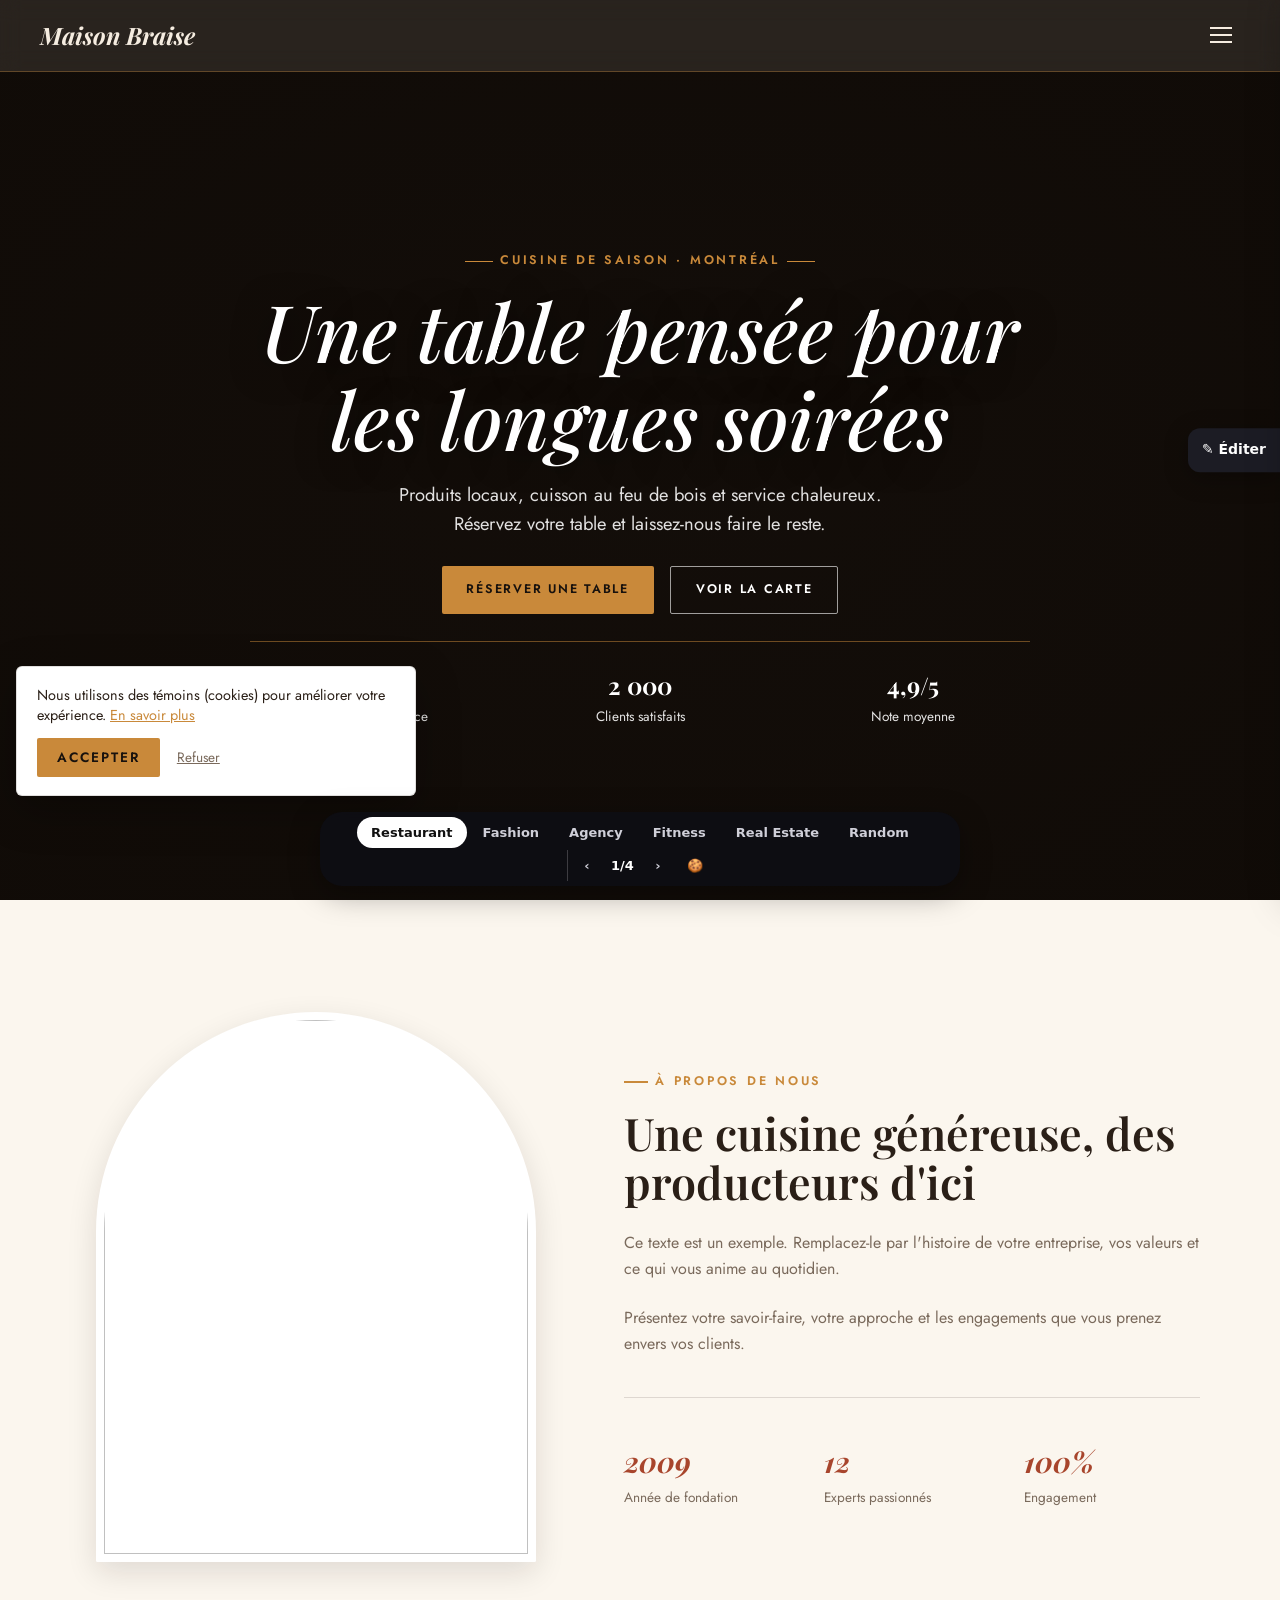
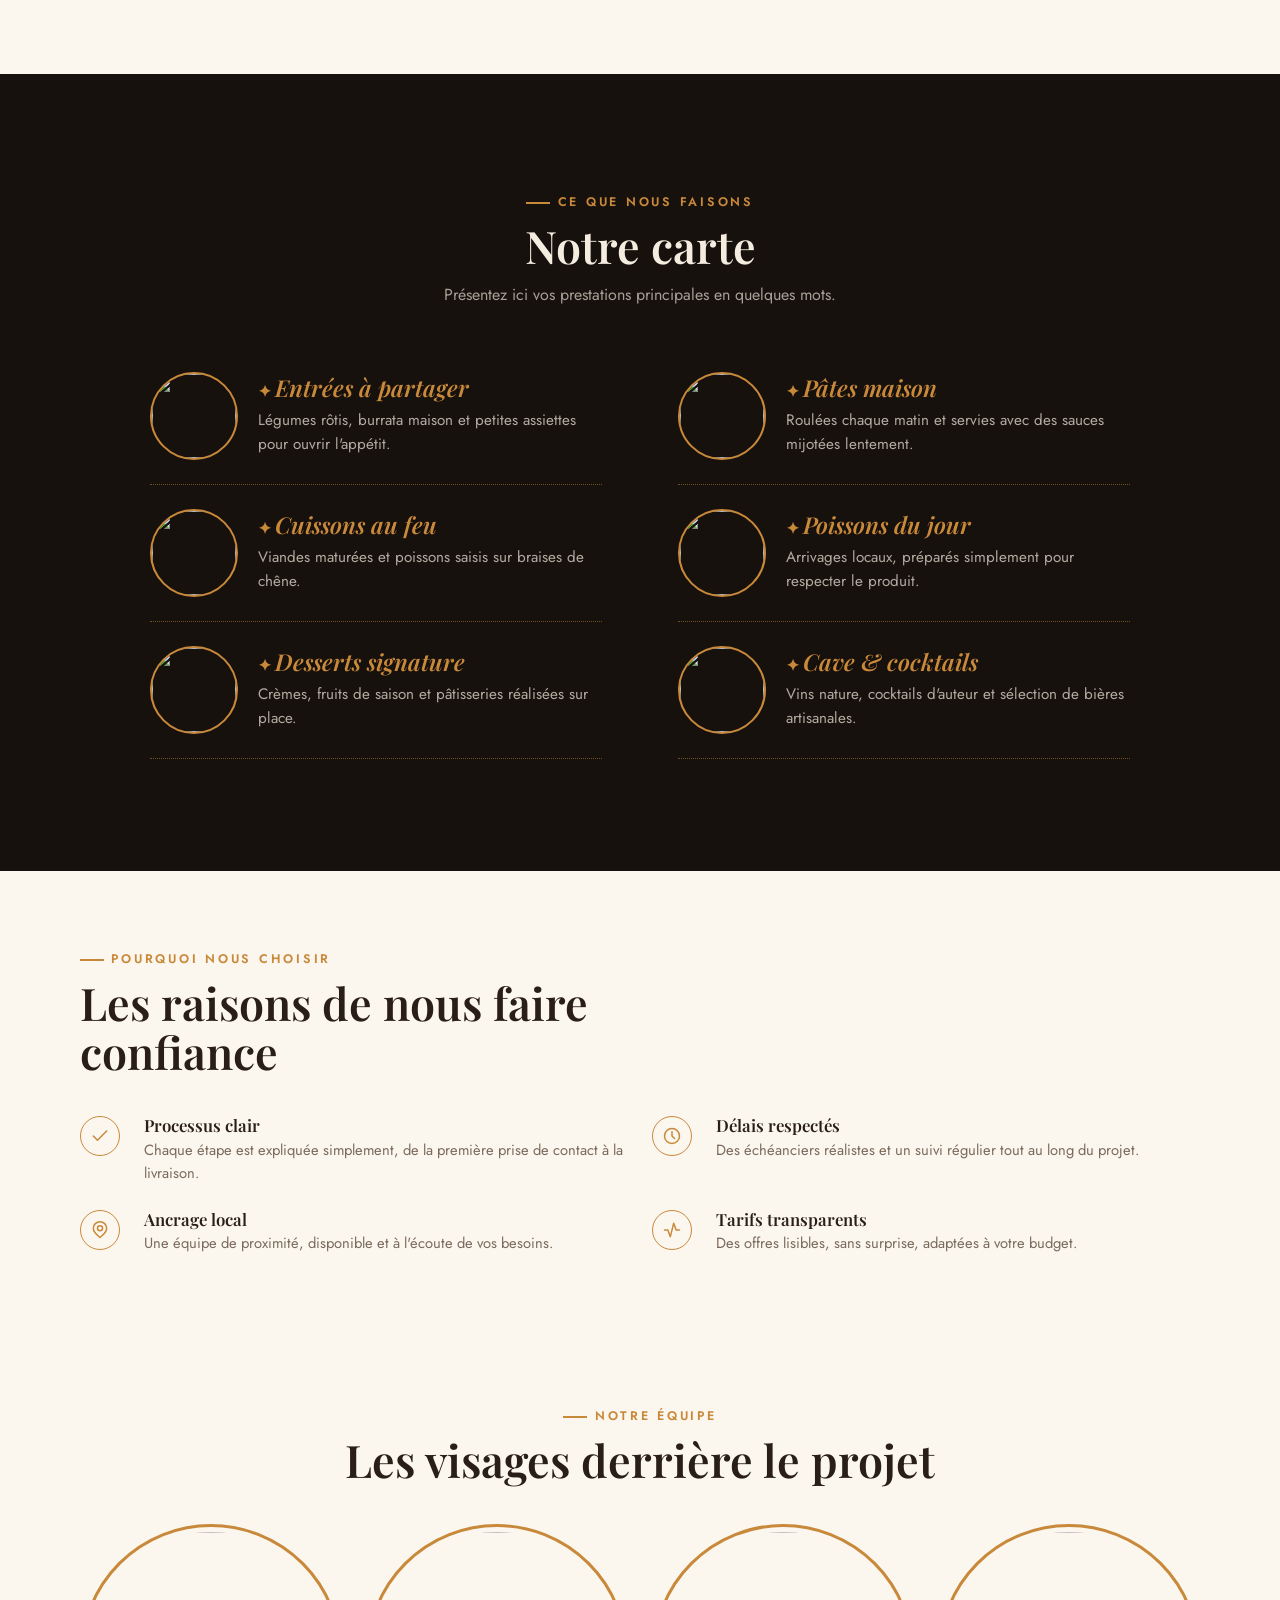
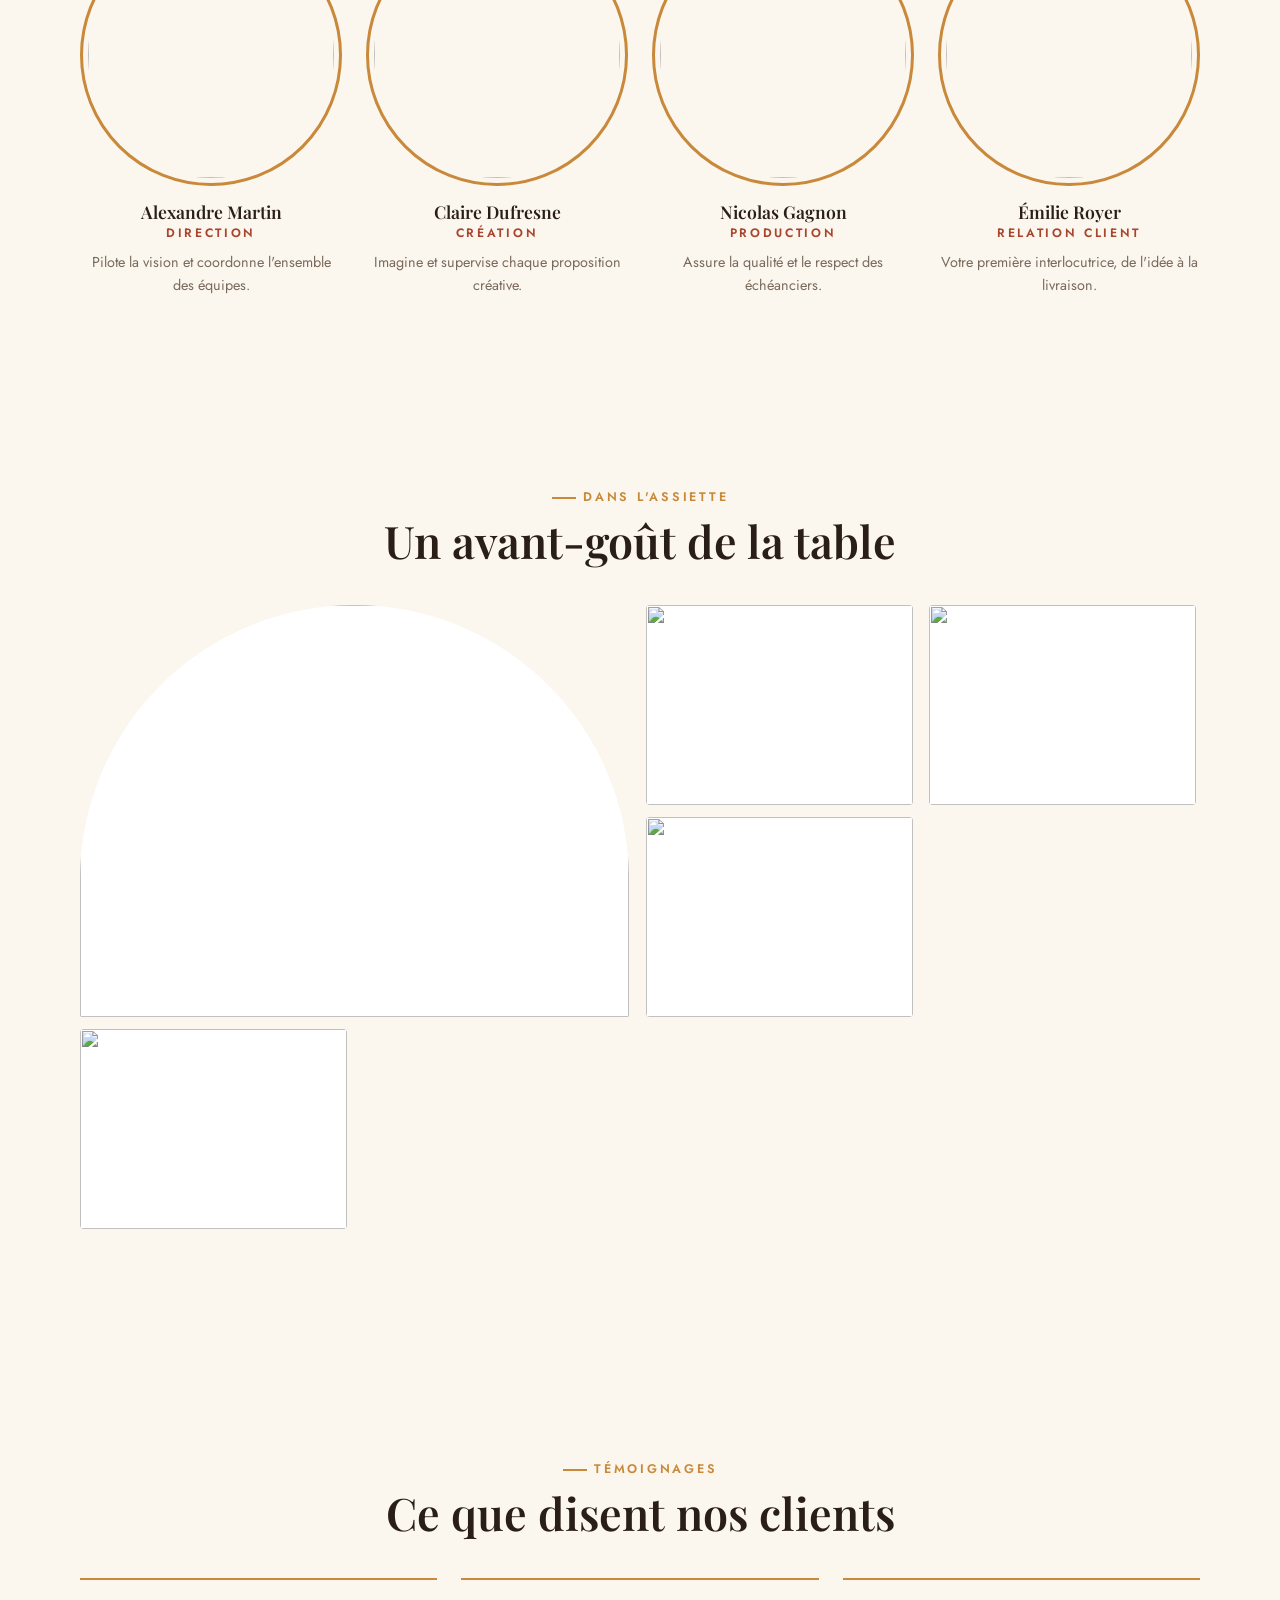
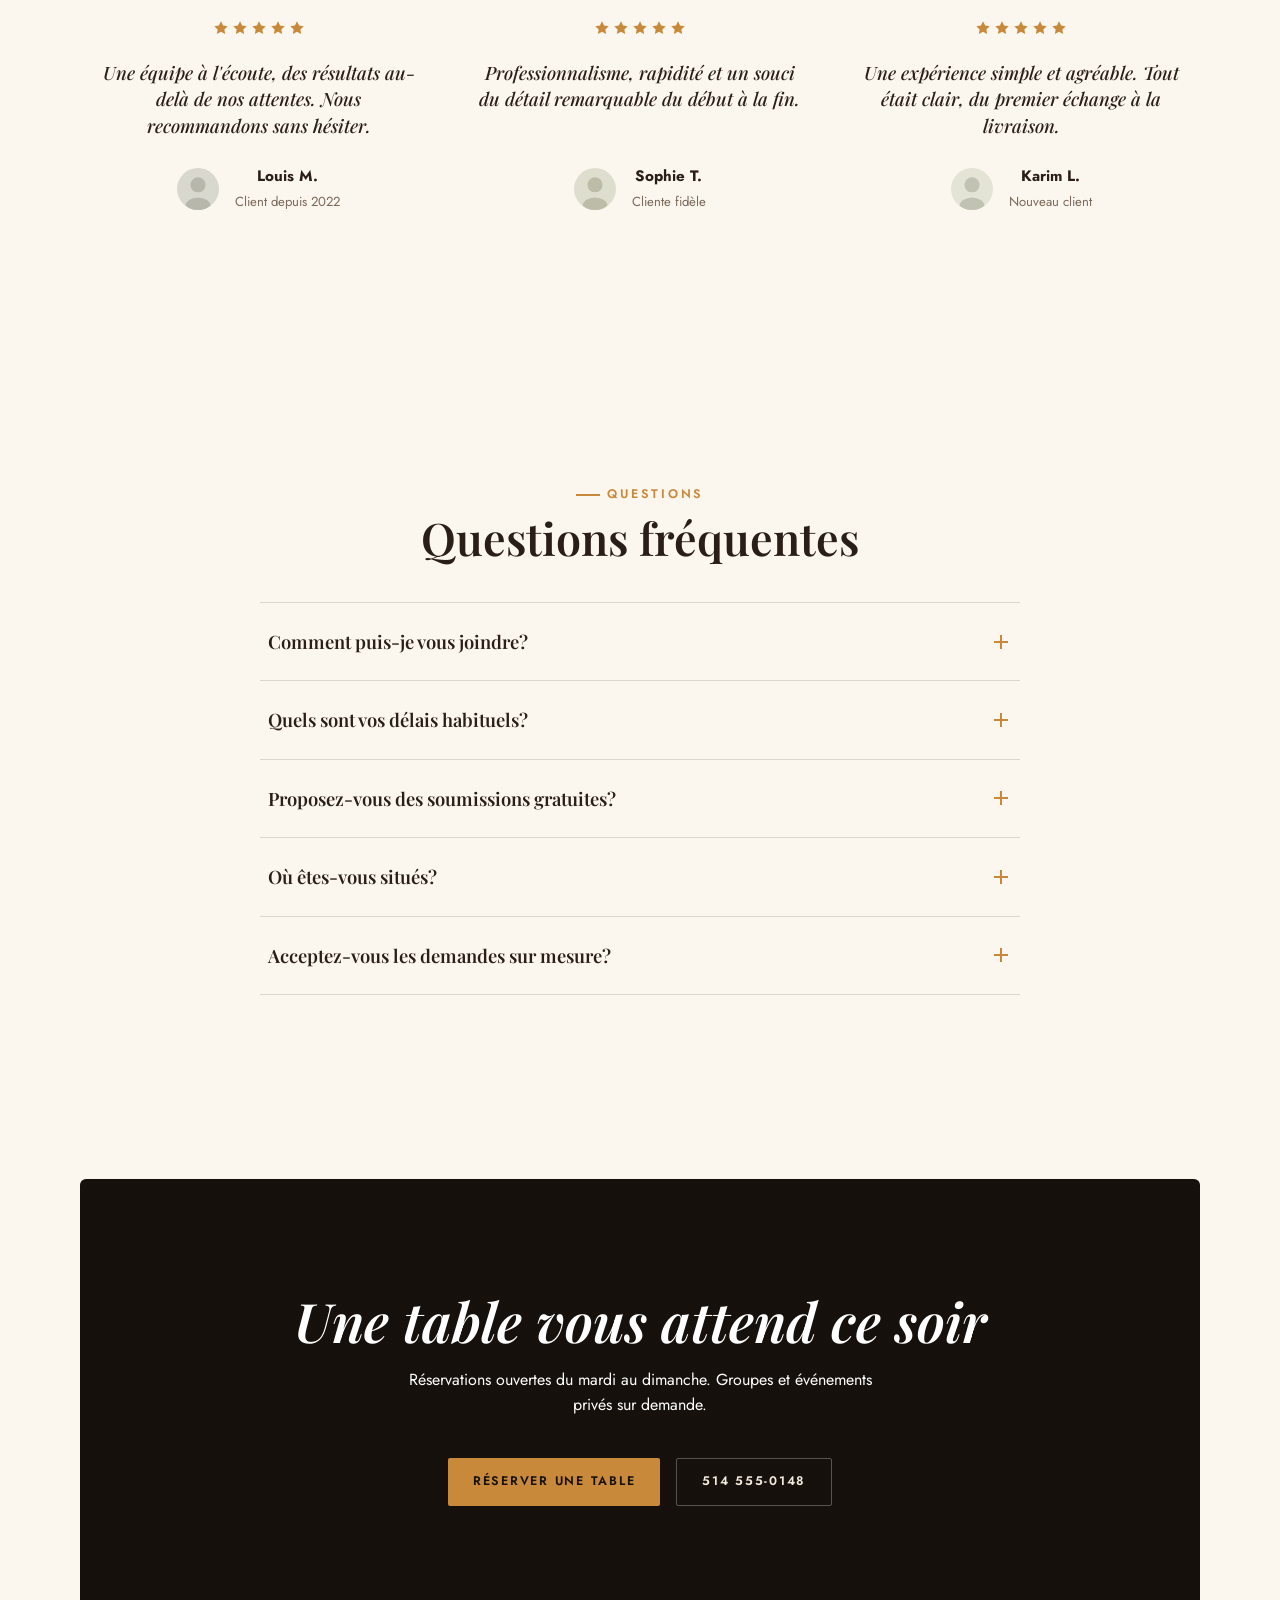
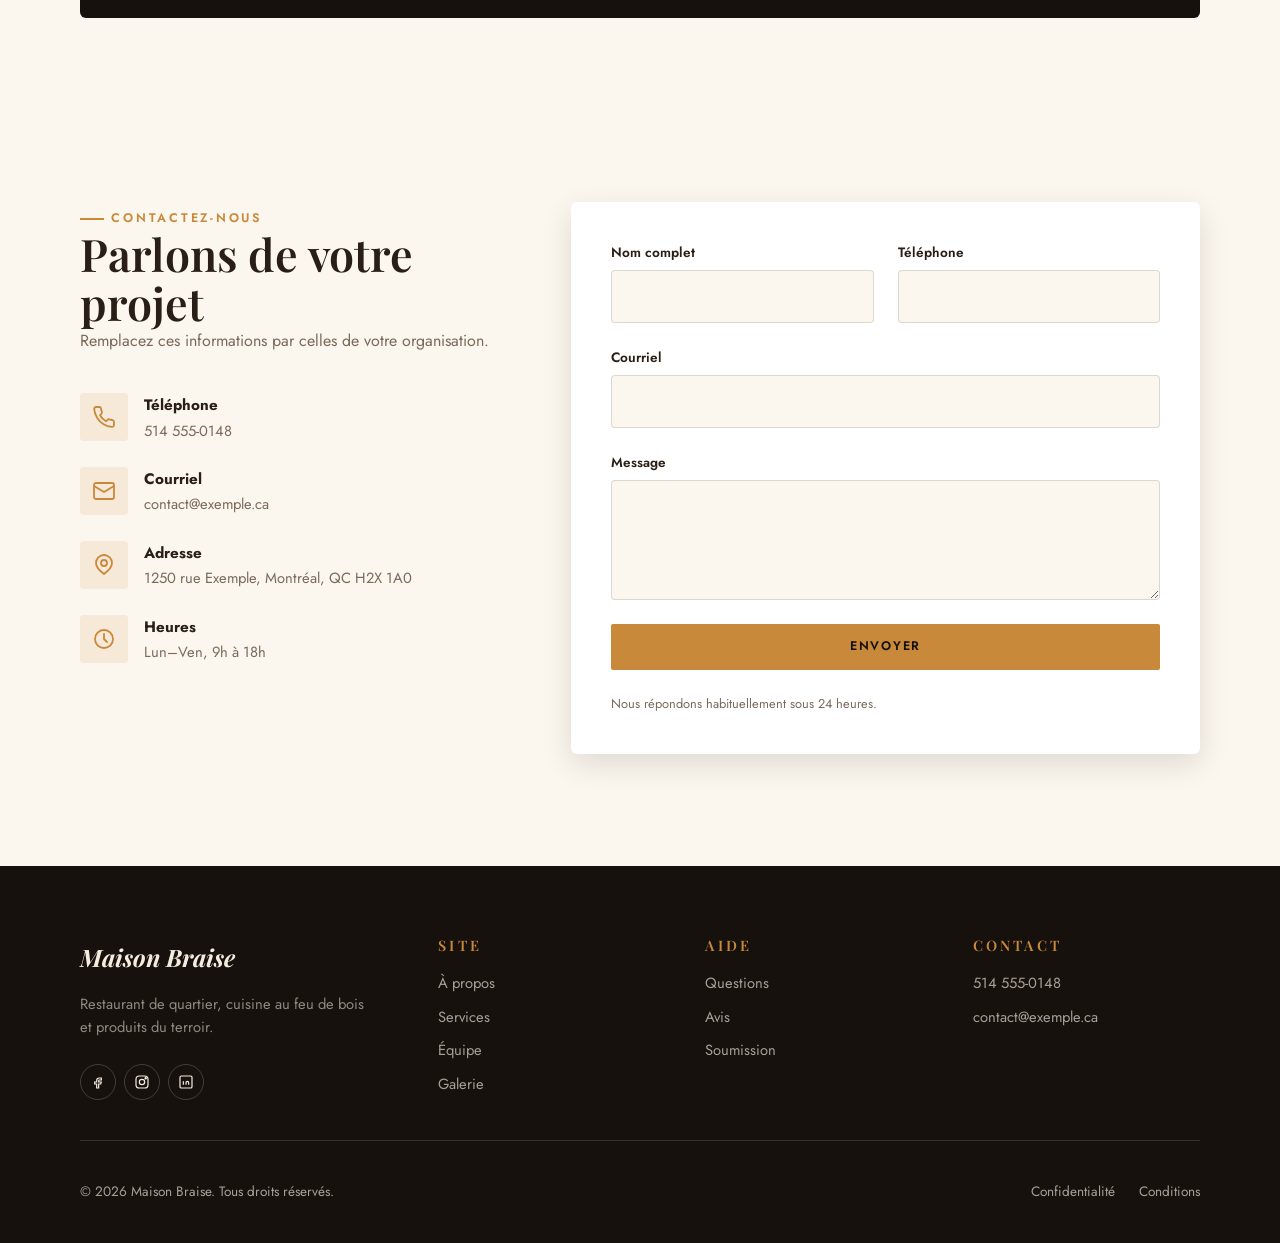
==== commit 9cae657a: "Add LIVE editor, dynamic list sections, images in services, and more" ====
--- a/index.html
+++ b/index.html
@@ -4,31 +4,32 @@
   <meta charset="UTF-8" />
   <meta name="viewport" content="width=device-width, initial-scale=1.0" />
   <title>Maison Nova</title>
-  <meta name="description" content="Gabarit de site vitrine multi-industries : changez de thème en un clic." />
+  <meta name="description" content="Gabarit de site vitrine multi-industries." />
   <script>document.documentElement.classList.add("js")</script>
   <link rel="stylesheet" href="css/base.css" />
   <link rel="stylesheet" href="css/components.css" />
   <!-- Le thème actif est injecté par js/script.js (voir THEMES) -->
   <link id="theme-link" rel="stylesheet" href="css/Restaurant_0.css" />
+  <link rel="stylesheet" href="css/editor.css" />
 </head>
 <body>
   <a class="skip-link" href="#main">Passer au contenu</a>
 
   <header class="site-header">
     <nav class="nav" aria-label="Principal">
-      <a class="nav-logo" href="#home" data-c="brand">Maison Nova</a>
+      <a class="nav-logo" href="#home"><img class="logo-img" src="" alt="" hidden /><span data-c="brand">Maison Nova</span></a>
       <ul class="nav-links" data-nav-links>
-        <li><a href="#about">À propos</a></li>
-        <li><a href="#services" data-c="servicesNav">Services</a></li>
-        <li><a href="#team">Équipe</a></li>
-        <li><a href="#gallery" data-c="galleryNav">Galerie</a></li>
-        <li><a href="#testimonials">Avis</a></li>
-        <li><a href="#faq">Questions</a></li>
-        <li><a href="#contact">Contact</a></li>
-        <li class="nav-links-cta"><a href="#contact" class="btn btn-primary" data-c="cta">Nous contacter</a></li>
+        <li><a data-c="navAbout"  href="#about">À propos</a></li>
+        <li><a data-c="servicesNav"  href="#services">Services</a></li>
+        <li><a data-c="navTeam"  href="#team">Équipe</a></li>
+        <li><a data-c="galleryNav"  href="#gallery">Galerie</a></li>
+        <li><a data-c="navReviews"  href="#testimonials">Avis</a></li>
+        <li><a data-c="navFaq"  href="#faq">Questions</a></li>
+        <li><a data-c="navContact"  href="#contact">Contact</a></li>
+        <li class="nav-links-cta"><a class="btn btn-primary" data-c="cta" href="#contact">Nous contacter</a></li>
       </ul>
       <div class="nav-cta">
-        <a href="#contact" class="btn btn-primary" data-c="cta">Nous contacter</a>
+        <a class="btn btn-primary" data-c="cta" href="#contact">Nous contacter</a>
         <button class="nav-toggle" data-nav-toggle aria-label="Menu" aria-expanded="false"><span></span><span></span><span></span></button>
       </div>
     </nav>
@@ -38,36 +39,36 @@
     <section class="hero section" id="home">
       <div class="container">
         <div class="hero-content" data-reveal>
-          <span class="eyebrow" data-c="eyebrow">Entreprise exemple &mdash; Montréal, QC</span>
+          <span class="eyebrow" data-c="eyebrow">Entreprise exemple — Montréal, QC</span>
           <h1 data-c="h1">Un titre percutant pour présenter votre entreprise</h1>
           <p data-c="lead">Une courte phrase d'accroche qui résume votre promesse, votre expertise et ce qui vous distingue.</p>
           <div class="hero-actions">
-            <a href="#contact" class="btn btn-primary" data-c="cta">Nous contacter</a>
-            <a href="#services" class="btn btn-secondary" data-c="cta2">Découvrir nos services</a>
+            <a class="btn btn-primary" data-c="cta" href="#contact">Nous contacter</a>
+            <a class="btn btn-secondary" data-c="cta2" href="#services">Découvrir nos services</a>
           </div>
           <div class="hero-meta">
-            <div><strong>15+</strong><span>Années d'expérience</span></div>
-            <div><strong>2&nbsp;000</strong><span>Clients satisfaits</span></div>
-            <div><strong>4,9/5</strong><span>Note moyenne</span></div>
-          </div>
-        </div>
-        <!-- Image de fond : fournie par le thème via --hero-image (voir THEMES dans script.js) -->
+            <div><strong data-c="hs1v">15+</strong><span data-c="hs1l">Années d'expérience</span></div>
+            <div><strong data-c="hs2v">2 000</strong><span data-c="hs2l">Clients satisfaits</span></div>
+            <div><strong data-c="hs3v">4,9/5</strong><span data-c="hs3l">Note moyenne</span></div>
+          </div>
+        </div>
+        <!-- Image de fond : --hero-image (thème) ou <img data-img="hero"> -->
         <div class="hero-media" aria-hidden="true"><div class="img-frame" style="--ratio: 1/1;"><img data-img="hero" src="" alt="" width="1600" height="900" fetchpriority="high" /></div></div>
       </div>
     </section>
 
     <section class="about section" id="about">
       <div class="container">
-        <div class="about-media" data-reveal><div class="img-frame" style="--ratio: 4/5;"><img data-img="about" src="" alt="Notre histoire" width="640" height="800" loading="lazy" /></div></div>
+        <div class="about-media" data-reveal><div class="img-frame" style="--ratio: 4/5;"><img data-img="about" src="" alt="" width="640" height="800" loading="lazy" /></div></div>
         <div class="about-body" data-reveal>
-          <span class="eyebrow">À propos de nous</span>
+          <span class="eyebrow" data-c="aboutEyebrow">À propos de nous</span>
           <h2 data-c="aboutTitle">Une histoire, une équipe, une passion</h2>
-          <p>Ce texte est un exemple. Remplacez-le par l'histoire de votre entreprise, vos valeurs et ce qui vous anime au quotidien.</p>
-          <p>Présentez votre savoir-faire, votre approche et les engagements que vous prenez envers vos clients.</p>
+          <p data-c="aboutP1">Ce texte est un exemple. Remplacez-le par l'histoire de votre entreprise, vos valeurs et ce qui vous anime au quotidien.</p>
+          <p data-c="aboutP2">Présentez votre savoir-faire, votre approche et les engagements que vous prenez envers vos clients.</p>
           <div class="about-stats">
-            <div><strong>2009</strong><span>Année de fondation</span></div>
-            <div><strong>12</strong><span>Experts passionnés</span></div>
-            <div><strong>100%</strong><span>Engagement</span></div>
+            <div><strong data-c="as1v">2009</strong><span data-c="as1l">Année de fondation</span></div>
+            <div><strong data-c="as2v">12</strong><span data-c="as2l">Experts passionnés</span></div>
+            <div><strong data-c="as3v">100%</strong><span data-c="as3l">Engagement</span></div>
           </div>
         </div>
       </div>
@@ -76,37 +77,43 @@
     <section class="services section" id="services">
       <div class="container">
         <div class="section-head section-head--center" data-reveal>
-          <span class="eyebrow">Ce que nous faisons</span>
+          <span class="eyebrow" data-c="servicesEyebrow">Ce que nous faisons</span>
           <h2 data-c="servicesTitle">Nos services</h2>
-          <p>Présentez ici vos prestations principales en quelques mots.</p>
+          <p data-c="servicesIntro">Présentez ici vos prestations principales en quelques mots.</p>
         </div>
         <div class="grid grid-3">
           <article class="card" data-reveal>
+            <div class="card-media" aria-hidden="true"><img data-img="service1" src="" alt="" loading="lazy" width="640" height="420" /></div>
             <div class="card-icon" aria-hidden="true"><svg viewBox="0 0 24 24" fill="none" stroke="currentColor" stroke-width="1.8" stroke-linecap="round" stroke-linejoin="round"><path d="M14.7 6.3a4 4 0 1 1-5.4 5.4L3 18v3h3l6.3-6.3a4 4 0 0 1 2.4-2.4Z"/><path d="M15 5l4 4"/></svg></div>
             <h3 data-c="s1t">Service principal</h3>
             <p data-c="s1d">Description courte de ce service. Remplacez ce texte par vos propres détails.</p>
           </article>
           <article class="card" data-reveal>
+            <div class="card-media" aria-hidden="true"><img data-img="service2" src="" alt="" loading="lazy" width="640" height="420" /></div>
             <div class="card-icon" aria-hidden="true"><svg viewBox="0 0 24 24" fill="none" stroke="currentColor" stroke-width="1.8" stroke-linecap="round" stroke-linejoin="round"><rect x="3" y="4" width="18" height="16" rx="2"/><path d="M8 2v4M16 2v4M3 10h18"/></svg></div>
             <h3 data-c="s2t">Sur rendez-vous</h3>
             <p data-c="s2d">Description courte de ce service. Remplacez ce texte par vos propres détails.</p>
           </article>
           <article class="card" data-reveal>
+            <div class="card-media" aria-hidden="true"><img data-img="service3" src="" alt="" loading="lazy" width="640" height="420" /></div>
             <div class="card-icon" aria-hidden="true"><svg viewBox="0 0 24 24" fill="none" stroke="currentColor" stroke-width="1.8" stroke-linecap="round" stroke-linejoin="round"><path d="M12 2 3 6v6c0 5 4 8 9 10 5-2 9-5 9-10V6z"/><path d="m9 12 2 2 4-4"/></svg></div>
             <h3 data-c="s3t">Qualité garantie</h3>
             <p data-c="s3d">Description courte de ce service. Remplacez ce texte par vos propres détails.</p>
           </article>
           <article class="card" data-reveal>
+            <div class="card-media" aria-hidden="true"><img data-img="service4" src="" alt="" loading="lazy" width="640" height="420" /></div>
             <div class="card-icon" aria-hidden="true"><svg viewBox="0 0 24 24" fill="none" stroke="currentColor" stroke-width="1.8" stroke-linecap="round" stroke-linejoin="round"><path d="M12 2l3.1 6.3 6.9 1-5 4.9 1.2 6.8L12 17.8 5.8 21l1.2-6.8-5-4.9 6.9-1z"/></svg></div>
             <h3 data-c="s4t">Offre signature</h3>
             <p data-c="s4d">Description courte de ce service. Remplacez ce texte par vos propres détails.</p>
           </article>
           <article class="card" data-reveal>
+            <div class="card-media" aria-hidden="true"><img data-img="service5" src="" alt="" loading="lazy" width="640" height="420" /></div>
             <div class="card-icon" aria-hidden="true"><svg viewBox="0 0 24 24" fill="none" stroke="currentColor" stroke-width="1.8" stroke-linecap="round" stroke-linejoin="round"><path d="M4 19h16M6 19V9l6-4 6 4v10"/><path d="M10 19v-6h4v6"/></svg></div>
             <h3 data-c="s5t">Service sur place</h3>
             <p data-c="s5d">Description courte de ce service. Remplacez ce texte par vos propres détails.</p>
           </article>
           <article class="card" data-reveal>
+            <div class="card-media" aria-hidden="true"><img data-img="service6" src="" alt="" loading="lazy" width="640" height="420" /></div>
             <div class="card-icon" aria-hidden="true"><svg viewBox="0 0 24 24" fill="none" stroke="currentColor" stroke-width="1.8" stroke-linecap="round" stroke-linejoin="round"><path d="M9 18h6M10 22h4"/><path d="M12 2a7 7 0 0 0-4 12.7c.6.5 1 1.2 1 2.3h6c0-1 .4-1.8 1-2.3A7 7 0 0 0 12 2Z"/></svg></div>
             <h3 data-c="s6t">Conseil personnalisé</h3>
             <p data-c="s6d">Description courte de ce service. Remplacez ce texte par vos propres détails.</p>
@@ -117,23 +124,23 @@
 
     <section class="features section section--tight">
       <div class="container">
-        <div class="section-head" data-reveal><span class="eyebrow">Pourquoi nous choisir</span><h2>Les raisons de nous faire confiance</h2></div>
+        <div class="section-head" data-reveal><span class="eyebrow" data-c="featuresEyebrow">Pourquoi nous choisir</span><h2 data-c="featuresTitle">Les raisons de nous faire confiance</h2></div>
         <div class="grid grid-2">
           <div class="feature" data-reveal>
             <div class="feature-icon" aria-hidden="true"><svg viewBox="0 0 24 24" fill="none" stroke="currentColor" stroke-width="1.8" stroke-linecap="round" stroke-linejoin="round"><path d="M20 6 9 17l-5-5"/></svg></div>
-            <div><h4>Processus clair</h4><p>Chaque étape est expliquée simplement, de la première prise de contact à la livraison.</p></div>
+            <div><h4 data-c="f1t">Processus clair</h4><p data-c="f1d">Chaque étape est expliquée simplement, de la première prise de contact à la livraison.</p></div>
           </div>
           <div class="feature" data-reveal>
             <div class="feature-icon" aria-hidden="true"><svg viewBox="0 0 24 24" fill="none" stroke="currentColor" stroke-width="1.8" stroke-linecap="round" stroke-linejoin="round"><circle cx="12" cy="12" r="9"/><path d="M12 7v5l3 3"/></svg></div>
-            <div><h4>Délais respectés</h4><p>Des échéanciers réalistes et un suivi régulier tout au long du projet.</p></div>
+            <div><h4 data-c="f2t">Délais respectés</h4><p data-c="f2d">Des échéanciers réalistes et un suivi régulier tout au long du projet.</p></div>
           </div>
           <div class="feature" data-reveal>
             <div class="feature-icon" aria-hidden="true"><svg viewBox="0 0 24 24" fill="none" stroke="currentColor" stroke-width="1.8" stroke-linecap="round" stroke-linejoin="round"><path d="M12 21c4-3 8-6.5 8-11a8 8 0 0 0-16 0c0 4.5 4 8 8 11Z"/><circle cx="12" cy="10" r="3"/></svg></div>
-            <div><h4>Ancrage local</h4><p>Une équipe de proximité, disponible et à l'écoute de vos besoins.</p></div>
+            <div><h4 data-c="f3t">Ancrage local</h4><p data-c="f3d">Une équipe de proximité, disponible et à l'écoute de vos besoins.</p></div>
           </div>
           <div class="feature" data-reveal>
             <div class="feature-icon" aria-hidden="true"><svg viewBox="0 0 24 24" fill="none" stroke="currentColor" stroke-width="1.8" stroke-linecap="round" stroke-linejoin="round"><path d="M3 12h4l3 8 4-16 3 8h4"/></svg></div>
-            <div><h4>Tarifs transparents</h4><p>Des offres lisibles, sans surprise, adaptées à votre budget.</p></div>
+            <div><h4 data-c="f4t">Tarifs transparents</h4><p data-c="f4d">Des offres lisibles, sans surprise, adaptées à votre budget.</p></div>
           </div>
         </div>
       </div>
@@ -141,23 +148,23 @@
 
     <section class="team section section--tight" id="team">
       <div class="container">
-        <div class="section-head section-head--center" data-reveal><span class="eyebrow">Notre équipe</span><h2>Les visages derrière le projet</h2></div>
+        <div class="section-head section-head--center" data-reveal><span class="eyebrow" data-c="teamEyebrow">Notre équipe</span><h2 data-c="teamTitle">Les visages derrière le projet</h2></div>
         <div class="grid grid-4">
           <article class="team-member" data-reveal>
-            <div class="team-photo img-frame" style="--ratio: 1/1;"><img data-img="team1" src="" alt="Portrait de Alexandre Martin" width="300" height="300" loading="lazy" /></div>
-            <div class="team-info"><h3>Alexandre Martin</h3><span class="team-role">Direction</span><p>Pilote la vision et coordonne l'ensemble des équipes.</p></div>
-          </article>
-          <article class="team-member" data-reveal>
-            <div class="team-photo img-frame" style="--ratio: 1/1;"><img data-img="team2" src="" alt="Portrait de Claire Dufresne" width="300" height="300" loading="lazy" /></div>
-            <div class="team-info"><h3>Claire Dufresne</h3><span class="team-role">Création</span><p>Imagine et supervise chaque proposition créative.</p></div>
-          </article>
-          <article class="team-member" data-reveal>
-            <div class="team-photo img-frame" style="--ratio: 1/1;"><img data-img="team3" src="" alt="Portrait de Nicolas Gagnon" width="300" height="300" loading="lazy" /></div>
-            <div class="team-info"><h3>Nicolas Gagnon</h3><span class="team-role">Production</span><p>Assure la qualité et le respect des échéanciers.</p></div>
-          </article>
-          <article class="team-member" data-reveal>
-            <div class="team-photo img-frame" style="--ratio: 1/1;"><img data-img="team4" src="" alt="Portrait de Émilie Royer" width="300" height="300" loading="lazy" /></div>
-            <div class="team-info"><h3>Émilie Royer</h3><span class="team-role">Relation client</span><p>Votre première interlocutrice, de l'idée à la livraison.</p></div>
+            <div class="team-photo img-frame" style="--ratio: 1/1;"><img data-img="team1" src="" alt="" width="300" height="300" loading="lazy" /></div>
+            <div class="team-info"><h3 data-c="t1n">Alexandre Martin</h3><span class="team-role" data-c="t1r">Direction</span><p data-c="t1d">Pilote la vision et coordonne l'ensemble des équipes.</p></div>
+          </article>
+          <article class="team-member" data-reveal>
+            <div class="team-photo img-frame" style="--ratio: 1/1;"><img data-img="team2" src="" alt="" width="300" height="300" loading="lazy" /></div>
+            <div class="team-info"><h3 data-c="t2n">Claire Dufresne</h3><span class="team-role" data-c="t2r">Création</span><p data-c="t2d">Imagine et supervise chaque proposition créative.</p></div>
+          </article>
+          <article class="team-member" data-reveal>
+            <div class="team-photo img-frame" style="--ratio: 1/1;"><img data-img="team3" src="" alt="" width="300" height="300" loading="lazy" /></div>
+            <div class="team-info"><h3 data-c="t3n">Nicolas Gagnon</h3><span class="team-role" data-c="t3r">Production</span><p data-c="t3d">Assure la qualité et le respect des échéanciers.</p></div>
+          </article>
+          <article class="team-member" data-reveal>
+            <div class="team-photo img-frame" style="--ratio: 1/1;"><img data-img="team4" src="" alt="" width="300" height="300" loading="lazy" /></div>
+            <div class="team-info"><h3 data-c="t4n">Émilie Royer</h3><span class="team-role" data-c="t4r">Relation client</span><p data-c="t4d">Votre première interlocutrice, de l'idée à la livraison.</p></div>
           </article>
         </div>
       </div>
@@ -167,33 +174,33 @@
       <div class="container">
         <div class="section-head section-head--center" data-reveal><span class="eyebrow" data-c="galleryEyebrow">Galerie</span><h2 data-c="galleryTitle">Un aperçu en images</h2></div>
         <div class="gallery-grid" data-reveal>
-          <div class="img-frame gallery-item--wide gallery-item--tall"><img data-img="gallery1" src="" alt="Image de la galerie 1" loading="lazy" width="800" height="800" /></div>
-          <div class="img-frame"><img data-img="gallery2" src="" alt="Image de la galerie 2" loading="lazy" width="800" height="800" /></div>
-          <div class="img-frame"><img data-img="gallery3" src="" alt="Image de la galerie 3" loading="lazy" width="800" height="800" /></div>
-          <div class="img-frame"><img data-img="gallery4" src="" alt="Image de la galerie 4" loading="lazy" width="800" height="800" /></div>
-          <div class="img-frame gallery-item--wide"><img data-img="gallery5" src="" alt="Image de la galerie 5" loading="lazy" width="800" height="800" /></div>
+          <div class="img-frame gallery-item--wide gallery-item--tall"><img data-img="gallery1" src="" alt="" loading="lazy" width="800" height="800" /></div>
+          <div class="img-frame"><img data-img="gallery2" src="" alt="" loading="lazy" width="800" height="800" /></div>
+          <div class="img-frame"><img data-img="gallery3" src="" alt="" loading="lazy" width="800" height="800" /></div>
+          <div class="img-frame"><img data-img="gallery4" src="" alt="" loading="lazy" width="800" height="800" /></div>
+          <div class="img-frame gallery-item--wide"><img data-img="gallery5" src="" alt="" loading="lazy" width="800" height="800" /></div>
         </div>
       </div>
     </section>
 
     <section class="testimonials section" id="testimonials">
       <div class="container">
-        <div class="section-head section-head--center" data-reveal><span class="eyebrow">Témoignages</span><h2>Ce que disent nos clients</h2></div>
+        <div class="section-head section-head--center" data-reveal><span class="eyebrow" data-c="reviewsEyebrow">Témoignages</span><h2 data-c="reviewsTitle">Ce que disent nos clients</h2></div>
         <div class="grid grid-3">
           <article class="testimonial" data-reveal>
             <div class="testimonial-rating" aria-label="5 sur 5"><svg viewBox="0 0 24 24" fill="currentColor"><path d="M12 2l3.1 6.3 6.9 1-5 4.9 1.2 6.8L12 17.8 5.8 21l1.2-6.8-5-4.9 6.9-1z"/></svg><svg viewBox="0 0 24 24" fill="currentColor"><path d="M12 2l3.1 6.3 6.9 1-5 4.9 1.2 6.8L12 17.8 5.8 21l1.2-6.8-5-4.9 6.9-1z"/></svg><svg viewBox="0 0 24 24" fill="currentColor"><path d="M12 2l3.1 6.3 6.9 1-5 4.9 1.2 6.8L12 17.8 5.8 21l1.2-6.8-5-4.9 6.9-1z"/></svg><svg viewBox="0 0 24 24" fill="currentColor"><path d="M12 2l3.1 6.3 6.9 1-5 4.9 1.2 6.8L12 17.8 5.8 21l1.2-6.8-5-4.9 6.9-1z"/></svg><svg viewBox="0 0 24 24" fill="currentColor"><path d="M12 2l3.1 6.3 6.9 1-5 4.9 1.2 6.8L12 17.8 5.8 21l1.2-6.8-5-4.9 6.9-1z"/></svg></div>
-            <blockquote>Une équipe à l'écoute, des résultats au-delà de nos attentes. Nous recommandons sans hésiter.</blockquote>
-            <div class="testimonial-author"><div class="testimonial-avatar"><img src="data:image/svg+xml,%3Csvg xmlns='http://www.w3.org/2000/svg' viewBox='0 0 100 100'%3E%3Crect width='100' height='100' fill='%23d8d8cf'/%3E%3Ccircle cx='50' cy='40' r='18' fill='%23b7b7ab'/%3E%3Cellipse cx='50' cy='92' rx='30' ry='22' fill='%23b7b7ab'/%3E%3C/svg%3E" alt="" loading="lazy" width="42" height="42" /></div><div><strong>Louis M.</strong><span>Client depuis 2022</span></div></div>
+            <blockquote data-c="r1q">Une équipe à l'écoute, des résultats au-delà de nos attentes. Nous recommandons sans hésiter.</blockquote>
+            <div class="testimonial-author"><div class="testimonial-avatar"><img src="data:image/svg+xml,%3Csvg xmlns='http://www.w3.org/2000/svg' viewBox='0 0 100 100'%3E%3Crect width='100' height='100' fill='%23d8d8cf'/%3E%3Ccircle cx='50' cy='40' r='18' fill='%23b7b7ab'/%3E%3Cellipse cx='50' cy='92' rx='30' ry='22' fill='%23b7b7ab'/%3E%3C/svg%3E" alt="" loading="lazy" width="42" height="42" /></div><div><strong data-c="r1n">Louis M.</strong><span data-c="r1r">Client depuis 2022</span></div></div>
           </article>
           <article class="testimonial" data-reveal>
             <div class="testimonial-rating" aria-label="5 sur 5"><svg viewBox="0 0 24 24" fill="currentColor"><path d="M12 2l3.1 6.3 6.9 1-5 4.9 1.2 6.8L12 17.8 5.8 21l1.2-6.8-5-4.9 6.9-1z"/></svg><svg viewBox="0 0 24 24" fill="currentColor"><path d="M12 2l3.1 6.3 6.9 1-5 4.9 1.2 6.8L12 17.8 5.8 21l1.2-6.8-5-4.9 6.9-1z"/></svg><svg viewBox="0 0 24 24" fill="currentColor"><path d="M12 2l3.1 6.3 6.9 1-5 4.9 1.2 6.8L12 17.8 5.8 21l1.2-6.8-5-4.9 6.9-1z"/></svg><svg viewBox="0 0 24 24" fill="currentColor"><path d="M12 2l3.1 6.3 6.9 1-5 4.9 1.2 6.8L12 17.8 5.8 21l1.2-6.8-5-4.9 6.9-1z"/></svg><svg viewBox="0 0 24 24" fill="currentColor"><path d="M12 2l3.1 6.3 6.9 1-5 4.9 1.2 6.8L12 17.8 5.8 21l1.2-6.8-5-4.9 6.9-1z"/></svg></div>
-            <blockquote>Professionnalisme, rapidité et un souci du détail remarquable du début à la fin.</blockquote>
-            <div class="testimonial-author"><div class="testimonial-avatar"><img src="data:image/svg+xml,%3Csvg xmlns='http://www.w3.org/2000/svg' viewBox='0 0 100 100'%3E%3Crect width='100' height='100' fill='%23dedecf'/%3E%3Ccircle cx='50' cy='40' r='18' fill='%23bcbca8'/%3E%3Cellipse cx='50' cy='92' rx='30' ry='22' fill='%23bcbca8'/%3E%3C/svg%3E" alt="" loading="lazy" width="42" height="42" /></div><div><strong>Sophie T.</strong><span>Cliente fidèle</span></div></div>
+            <blockquote data-c="r2q">Professionnalisme, rapidité et un souci du détail remarquable du début à la fin.</blockquote>
+            <div class="testimonial-author"><div class="testimonial-avatar"><img src="data:image/svg+xml,%3Csvg xmlns='http://www.w3.org/2000/svg' viewBox='0 0 100 100'%3E%3Crect width='100' height='100' fill='%23dedecf'/%3E%3Ccircle cx='50' cy='40' r='18' fill='%23bcbca8'/%3E%3Cellipse cx='50' cy='92' rx='30' ry='22' fill='%23bcbca8'/%3E%3C/svg%3E" alt="" loading="lazy" width="42" height="42" /></div><div><strong data-c="r2n">Sophie T.</strong><span data-c="r2r">Cliente fidèle</span></div></div>
           </article>
           <article class="testimonial" data-reveal>
             <div class="testimonial-rating" aria-label="5 sur 5"><svg viewBox="0 0 24 24" fill="currentColor"><path d="M12 2l3.1 6.3 6.9 1-5 4.9 1.2 6.8L12 17.8 5.8 21l1.2-6.8-5-4.9 6.9-1z"/></svg><svg viewBox="0 0 24 24" fill="currentColor"><path d="M12 2l3.1 6.3 6.9 1-5 4.9 1.2 6.8L12 17.8 5.8 21l1.2-6.8-5-4.9 6.9-1z"/></svg><svg viewBox="0 0 24 24" fill="currentColor"><path d="M12 2l3.1 6.3 6.9 1-5 4.9 1.2 6.8L12 17.8 5.8 21l1.2-6.8-5-4.9 6.9-1z"/></svg><svg viewBox="0 0 24 24" fill="currentColor"><path d="M12 2l3.1 6.3 6.9 1-5 4.9 1.2 6.8L12 17.8 5.8 21l1.2-6.8-5-4.9 6.9-1z"/></svg><svg viewBox="0 0 24 24" fill="currentColor"><path d="M12 2l3.1 6.3 6.9 1-5 4.9 1.2 6.8L12 17.8 5.8 21l1.2-6.8-5-4.9 6.9-1z"/></svg></div>
-            <blockquote>Une expérience simple et agréable. Tout était clair, du premier échange à la livraison.</blockquote>
-            <div class="testimonial-author"><div class="testimonial-avatar"><img src="data:image/svg+xml,%3Csvg xmlns='http://www.w3.org/2000/svg' viewBox='0 0 100 100'%3E%3Crect width='100' height='100' fill='%23e3e3d6'/%3E%3Ccircle cx='50' cy='40' r='18' fill='%23c2c2b2'/%3E%3Cellipse cx='50' cy='92' rx='30' ry='22' fill='%23c2c2b2'/%3E%3C/svg%3E" alt="" loading="lazy" width="42" height="42" /></div><div><strong>Karim L.</strong><span>Nouveau client</span></div></div>
+            <blockquote data-c="r3q">Une expérience simple et agréable. Tout était clair, du premier échange à la livraison.</blockquote>
+            <div class="testimonial-author"><div class="testimonial-avatar"><img src="data:image/svg+xml,%3Csvg xmlns='http://www.w3.org/2000/svg' viewBox='0 0 100 100'%3E%3Crect width='100' height='100' fill='%23e3e3d6'/%3E%3Ccircle cx='50' cy='40' r='18' fill='%23c2c2b2'/%3E%3Cellipse cx='50' cy='92' rx='30' ry='22' fill='%23c2c2b2'/%3E%3C/svg%3E" alt="" loading="lazy" width="42" height="42" /></div><div><strong data-c="r3n">Karim L.</strong><span data-c="r3r">Nouveau client</span></div></div>
           </article>
         </div>
       </div>
@@ -201,27 +208,27 @@
 
     <section class="faq section" id="faq">
       <div class="container">
-        <div class="section-head section-head--center" data-reveal><span class="eyebrow">Questions</span><h2>Questions fréquentes</h2></div>
+        <div class="section-head section-head--center" data-reveal><span class="eyebrow" data-c="faqEyebrow">Questions</span><h2 data-c="faqTitle">Questions fréquentes</h2></div>
         <div class="faq-list" data-reveal>
           <div class="faq-item">
-            <button class="faq-question" aria-expanded="false">Comment puis-je vous joindre?<span class="faq-icon" aria-hidden="true"></span></button>
-            <div class="faq-answer"><p>Par téléphone, par courriel ou via le formulaire de contact ci-dessous. Nous répondons sous 24 heures.</p></div>
-          </div>
-          <div class="faq-item">
-            <button class="faq-question" aria-expanded="false">Quels sont vos délais habituels?<span class="faq-icon" aria-hidden="true"></span></button>
-            <div class="faq-answer"><p>Ils varient selon la demande. Une estimation précise vous est transmise dès le premier échange.</p></div>
-          </div>
-          <div class="faq-item">
-            <button class="faq-question" aria-expanded="false">Proposez-vous des soumissions gratuites?<span class="faq-icon" aria-hidden="true"></span></button>
-            <div class="faq-answer"><p>Oui, toute demande de soumission est gratuite et sans engagement.</p></div>
-          </div>
-          <div class="faq-item">
-            <button class="faq-question" aria-expanded="false">Où êtes-vous situés?<span class="faq-icon" aria-hidden="true"></span></button>
-            <div class="faq-answer"><p>Nos coordonnées complètes se trouvent dans la section contact. Visites sur rendez-vous.</p></div>
-          </div>
-          <div class="faq-item">
-            <button class="faq-question" aria-expanded="false">Acceptez-vous les demandes sur mesure?<span class="faq-icon" aria-hidden="true"></span></button>
-            <div class="faq-answer"><p>Absolument. Chaque projet est adapté à vos besoins et à votre budget.</p></div>
+            <button class="faq-question" aria-expanded="false"><span data-c="q1q">Comment puis-je vous joindre?</span><span class="faq-icon" aria-hidden="true"></span></button>
+            <div class="faq-answer"><p data-c="q1a">Par téléphone, par courriel ou via le formulaire de contact ci-dessous. Nous répondons sous 24 heures.</p></div>
+          </div>
+          <div class="faq-item">
+            <button class="faq-question" aria-expanded="false"><span data-c="q2q">Quels sont vos délais habituels?</span><span class="faq-icon" aria-hidden="true"></span></button>
+            <div class="faq-answer"><p data-c="q2a">Ils varient selon la demande. Une estimation précise vous est transmise dès le premier échange.</p></div>
+          </div>
+          <div class="faq-item">
+            <button class="faq-question" aria-expanded="false"><span data-c="q3q">Proposez-vous des soumissions gratuites?</span><span class="faq-icon" aria-hidden="true"></span></button>
+            <div class="faq-answer"><p data-c="q3a">Oui, toute demande de soumission est gratuite et sans engagement.</p></div>
+          </div>
+          <div class="faq-item">
+            <button class="faq-question" aria-expanded="false"><span data-c="q4q">Où êtes-vous situés?</span><span class="faq-icon" aria-hidden="true"></span></button>
+            <div class="faq-answer"><p data-c="q4a">Nos coordonnées complètes se trouvent dans la section contact. Visites sur rendez-vous.</p></div>
+          </div>
+          <div class="faq-item">
+            <button class="faq-question" aria-expanded="false"><span data-c="q5q">Acceptez-vous les demandes sur mesure?</span><span class="faq-icon" aria-hidden="true"></span></button>
+            <div class="faq-answer"><p data-c="q5a">Absolument. Chaque projet est adapté à vos besoins et à votre budget.</p></div>
           </div>
         </div>
       </div>
@@ -233,8 +240,8 @@
           <h2 data-c="ctaTitle">Prêt à passer à l'action?</h2>
           <p data-c="ctaText">Parlez-nous de votre projet : nous vous répondons rapidement.</p>
           <div class="cta-actions">
-            <a href="#contact" class="btn btn-primary" data-c="cta">Nous contacter</a>
-            <a href="tel:+15145550148" class="btn btn-secondary">514 555-0148</a>
+            <a class="btn btn-primary" data-c="cta" href="#contact">Nous contacter</a>
+            <a class="btn btn-secondary" data-c="phone" data-link="tel" href="tel:+15145550148">514 555-0148</a>
           </div>
         </div>
       </div>
@@ -243,20 +250,20 @@
     <section class="contact section" id="contact">
       <div class="container">
         <div class="contact-info" data-reveal>
-          <span class="eyebrow">Contactez-nous</span>
-          <h2>Parlons de votre projet</h2>
-          <p>Remplacez ces informations par celles de votre organisation.</p>
-          <div class="contact-info-list"><div class="contact-info-item"><div class="card-icon" aria-hidden="true"><svg viewBox="0 0 24 24" fill="none" stroke="currentColor" stroke-width="1.8" stroke-linecap="round" stroke-linejoin="round"><path d="M22 16.9v3a2 2 0 0 1-2.2 2 19.8 19.8 0 0 1-8.6-3 19.5 19.5 0 0 1-6-6 19.8 19.8 0 0 1-3-8.7A2 2 0 0 1 4.1 2h3a2 2 0 0 1 2 1.7c.1 1 .3 2 .7 3a2 2 0 0 1-.4 2.1L8 10.3a16 16 0 0 0 6 6l1.5-1.5a2 2 0 0 1 2-.4c1 .3 2 .5 3 .6a2 2 0 0 1 1.5 2Z"/></svg></div><div><strong>Téléphone</strong><a href="tel:+15145550148">514 555-0148</a></div></div><div class="contact-info-item"><div class="card-icon" aria-hidden="true"><svg viewBox="0 0 24 24" fill="none" stroke="currentColor" stroke-width="1.8" stroke-linecap="round" stroke-linejoin="round"><rect x="2" y="4" width="20" height="16" rx="2"/><path d="m2 7 10 6 10-6"/></svg></div><div><strong>Courriel</strong><a href="mailto:contact@exemple.ca">contact@exemple.ca</a></div></div><div class="contact-info-item"><div class="card-icon" aria-hidden="true"><svg viewBox="0 0 24 24" fill="none" stroke="currentColor" stroke-width="1.8" stroke-linecap="round" stroke-linejoin="round"><path d="M12 21c4-3 8-6.5 8-11a8 8 0 0 0-16 0c0 4.5 4 8 8 11Z"/><circle cx="12" cy="10" r="3"/></svg></div><div><strong>Adresse</strong><span>1250 rue Exemple, Montréal, QC H2X 1A0</span></div></div><div class="contact-info-item"><div class="card-icon" aria-hidden="true"><svg viewBox="0 0 24 24" fill="none" stroke="currentColor" stroke-width="1.8" stroke-linecap="round" stroke-linejoin="round"><circle cx="12" cy="12" r="9"/><path d="M12 7v5l3 3"/></svg></div><div><strong>Heures</strong><span>Lun&ndash;Ven, 9h à 18h</span></div></div></div>
+          <span class="eyebrow" data-c="contactEyebrow">Contactez-nous</span>
+          <h2 data-c="contactTitle">Parlons de votre projet</h2>
+          <p data-c="contactIntro">Remplacez ces informations par celles de votre organisation.</p>
+          <div class="contact-info-list"><div class="contact-info-item"><div class="card-icon" aria-hidden="true"><svg viewBox="0 0 24 24" fill="none" stroke="currentColor" stroke-width="1.8" stroke-linecap="round" stroke-linejoin="round"><path d="M22 16.9v3a2 2 0 0 1-2.2 2 19.8 19.8 0 0 1-8.6-3 19.5 19.5 0 0 1-6-6 19.8 19.8 0 0 1-3-8.7A2 2 0 0 1 4.1 2h3a2 2 0 0 1 2 1.7c.1 1 .3 2 .7 3a2 2 0 0 1-.4 2.1L8 10.3a16 16 0 0 0 6 6l1.5-1.5a2 2 0 0 1 2-.4c1 .3 2 .5 3 .6a2 2 0 0 1 1.5 2Z"/></svg></div><div><strong>Téléphone</strong><a data-c="phone" data-link="tel" href="tel:+15145550148">514 555-0148</a></div></div><div class="contact-info-item"><div class="card-icon" aria-hidden="true"><svg viewBox="0 0 24 24" fill="none" stroke="currentColor" stroke-width="1.8" stroke-linecap="round" stroke-linejoin="round"><rect x="2" y="4" width="20" height="16" rx="2"/><path d="m2 7 10 6 10-6"/></svg></div><div><strong>Courriel</strong><a data-c="email" data-link="mail" href="mailto:contact@exemple.ca">contact@exemple.ca</a></div></div><div class="contact-info-item"><div class="card-icon" aria-hidden="true"><svg viewBox="0 0 24 24" fill="none" stroke="currentColor" stroke-width="1.8" stroke-linecap="round" stroke-linejoin="round"><path d="M12 21c4-3 8-6.5 8-11a8 8 0 0 0-16 0c0 4.5 4 8 8 11Z"/><circle cx="12" cy="10" r="3"/></svg></div><div><strong>Adresse</strong><span data-c="address">1250 rue Exemple, Montréal, QC H2X 1A0</span></div></div><div class="contact-info-item"><div class="card-icon" aria-hidden="true"><svg viewBox="0 0 24 24" fill="none" stroke="currentColor" stroke-width="1.8" stroke-linecap="round" stroke-linejoin="round"><circle cx="12" cy="12" r="9"/><path d="M12 7v5l3 3"/></svg></div><div><strong>Heures</strong><span data-c="hours">Lun–Ven, 9h à 18h</span></div></div></div>
         </div>
         <form class="contact-form" data-reveal aria-label="Formulaire de contact">
           <div class="form-row">
-            <div class="form-field"><label for="name">Nom complet</label><input type="text" id="name" name="name" autocomplete="name" required /></div>
-            <div class="form-field"><label for="phone">Téléphone</label><input type="tel" id="phone" name="phone" autocomplete="tel" /></div>
-          </div>
-          <div class="form-field"><label for="email">Courriel</label><input type="email" id="email" name="email" autocomplete="email" required /></div>
-          <div class="form-field"><label for="message">Message</label><textarea id="message" name="message" required></textarea></div>
-          <button type="submit" class="btn btn-primary btn-block">Envoyer</button>
-          <p class="form-note">Nous répondons habituellement sous 24 heures.</p>
+            <div class="form-field"><label data-c="formName" for="name">Nom complet</label><input type="text" id="name" name="name" autocomplete="name" required /></div>
+            <div class="form-field"><label data-c="formPhone" for="phone">Téléphone</label><input type="tel" id="phone" name="phone" autocomplete="tel" /></div>
+          </div>
+          <div class="form-field"><label data-c="formEmail" for="email">Courriel</label><input type="email" id="email" name="email" autocomplete="email" required /></div>
+          <div class="form-field"><label data-c="formMessage" for="message">Message</label><textarea id="message" name="message" required></textarea></div>
+          <button class="btn btn-primary btn-block" data-c="formSend" type="submit">Envoyer</button>
+          <p class="form-note" data-c="formNote">Nous répondons habituellement sous 24 heures.</p>
         </form>
       </div>
     </section>
@@ -266,13 +273,13 @@
     <div class="container">
       <div class="footer-top">
         <div class="footer-brand">
-          <a href="#home" class="nav-logo" data-c="brand">Maison Nova</a>
+          <a class="nav-logo" href="#home"><img class="logo-img" src="" alt="" hidden /><span data-c="brand">Maison Nova</span></a>
           <p data-c="tagline">Une courte phrase décrivant votre entreprise et votre mission.</p>
-          <div class="footer-social"><a href="#" aria-label="Facebook"><svg viewBox="0 0 24 24" fill="none" stroke="currentColor" stroke-width="1.8"><path d="M14 9h3V6h-3a4 4 0 0 0-4 4v2H7v3h3v6h3v-6h3l1-3h-4v-2a1 1 0 0 1 1-1Z"/></svg></a><a href="#" aria-label="Instagram"><svg viewBox="0 0 24 24" fill="none" stroke="currentColor" stroke-width="1.8"><rect x="3" y="3" width="18" height="18" rx="5"/><circle cx="12" cy="12" r="4"/><circle cx="17.5" cy="6.5" r="1"/></svg></a><a href="#" aria-label="LinkedIn"><svg viewBox="0 0 24 24" fill="none" stroke="currentColor" stroke-width="1.8"><rect x="3" y="3" width="18" height="18" rx="2"/><path d="M8 11v5M8 8v.01M12 16v-3a2 2 0 0 1 4 0v3M12 13v3"/></svg></a></div>
+          <div class="footer-social"><a data-url="linkFacebook" href="#" aria-label="Facebook" target="_blank" rel="noopener"><svg viewBox="0 0 24 24" fill="none" stroke="currentColor" stroke-width="1.8"><path d="M14 9h3V6h-3a4 4 0 0 0-4 4v2H7v3h3v6h3v-6h3l1-3h-4v-2a1 1 0 0 1 1-1Z"/></svg></a><a data-url="linkInstagram" href="#" aria-label="Instagram" target="_blank" rel="noopener"><svg viewBox="0 0 24 24" fill="none" stroke="currentColor" stroke-width="1.8"><rect x="3" y="3" width="18" height="18" rx="5"/><circle cx="12" cy="12" r="4"/><circle cx="17.5" cy="6.5" r="1"/></svg></a><a data-url="linkLinkedIn" href="#" aria-label="LinkedIn" target="_blank" rel="noopener"><svg viewBox="0 0 24 24" fill="none" stroke="currentColor" stroke-width="1.8"><rect x="3" y="3" width="18" height="18" rx="2"/><path d="M8 11v5M8 8v.01M12 16v-3a2 2 0 0 1 4 0v3M12 13v3"/></svg></a></div>
         </div>
         <nav class="footer-col" aria-label="Site"><h4>Site</h4><ul><li><a href="#about">À propos</a></li><li><a href="#services">Services</a></li><li><a href="#team">Équipe</a></li><li><a href="#gallery">Galerie</a></li></ul></nav>
         <nav class="footer-col" aria-label="Aide"><h4>Aide</h4><ul><li><a href="#faq">Questions</a></li><li><a href="#testimonials">Avis</a></li><li><a href="#contact">Soumission</a></li></ul></nav>
-        <div class="footer-col"><h4>Contact</h4><ul><li><a href="tel:+15145550148">514 555-0148</a></li><li><a href="mailto:contact@exemple.ca">contact@exemple.ca</a></li></ul></div>
+        <div class="footer-col"><h4>Contact</h4><ul><li><a data-c="phone" data-link="tel" href="tel:+15145550148">514 555-0148</a></li><li><a data-c="email" data-link="mail" href="mailto:contact@exemple.ca">contact@exemple.ca</a></li></ul></div>
       </div>
       <div class="footer-bottom">
         <span>&copy; <span data-year>2026</span> <span data-c="brand">Maison Nova</span>. Tous droits réservés.</span>
@@ -280,6 +287,8 @@
       </div>
     </div>
   </footer>
+  <script src="js/runtime.js"></script>
   <script src="js/script.js"></script>
+  <script src="js/editor.js"></script>
 </body>
 </html>
--- a/css/base.css
+++ b/css/base.css
@@ -54,3 +54,52 @@
 /* switcher wraps on narrow screens (6 categories) */
 .ts{flex-wrap:wrap;justify-content:center;border-radius:22px}
 .ts .ts-var span{min-width:3.2em;padding-inline:.4em}
+
+/* Optional service image slot: hidden everywhere unless a theme shows it (.services .card-media{display:block}) */
+.card-media{display:none;position:relative;overflow:hidden}
+.card-media img{width:100%;height:100%;object-fit:cover;transition:transform var(--transition-slow)}
+.card:hover .card-media img{transform:scale(1.06)}
+
+/* Cookie banner — token-driven so it matches every theme (incl. older ones). Themes may override .cookie-banner. */
+.cookie-banner{position:fixed;left:16px;bottom:calc(var(--ts-h,0px) + 16px);z-index:9998;width:min(400px,calc(100vw - 32px));display:flex;flex-direction:column;gap:12px;padding:18px 20px;
+background:var(--surface,#fff);color:var(--text,#111);border:1px solid var(--border,rgba(0,0,0,.15));border-radius:var(--radius,12px);box-shadow:0 14px 44px rgba(0,0,0,.28);
+font-family:var(--body-font,system-ui,sans-serif);line-height:1.45;opacity:0;transform:translateY(24px);transition:opacity .3s ease,transform .3s ease}
+.cookie-banner.is-in{opacity:1;transform:none}
+.cookie-banner p{margin:0;font-size:.9rem;color:var(--text,#111)}
+.cookie-banner a{text-decoration:underline;color:var(--secondary,#2563eb)}
+.cookie-actions{display:flex;align-items:center;gap:10px;flex-wrap:wrap}
+.cookie-banner .btn{padding:.7em 1.5em;font-size:.85rem;white-space:nowrap}
+.cookie-decline{font:inherit;font-size:.85rem;color:var(--muted,#666);text-decoration:underline;padding:.6em .5em;cursor:pointer}
+.cookie-decline:hover{color:var(--text,#111)}
+@media(max-width:520px){.cookie-banner{left:10px;width:calc(100vw - 20px);padding:14px 16px}}
+@media(prefers-reduced-motion:reduce){.cookie-banner{transition:none}}
+
+/* Logo image (set by the editor / config). Hidden unless a logo exists. */
+.nav-logo{display:inline-flex;align-items:center;gap:.6em}
+.logo-img{display:block;height:34px;width:auto;max-width:170px;object-fit:contain}
+.logo-img[hidden]{display:none}
+.logo-only>[data-c="brand"]{display:none}
+.footer-brand .logo-img{height:40px}
+
+/* Header logo keeps a stable footprint so nav links don't slide while the name is typed.
+   Only names longer than this push the links. */
+.site-header .nav-logo{min-width:min(15rem,52vw);white-space:nowrap}
+
+/* GENERIC service-photo layout, used only by themes without a dedicated one (the Random set):
+   the photo becomes a soft tinted background behind each card. */
+html[data-svc="on"][data-svcfx="generic"] .services .card{position:relative;overflow:hidden;isolation:isolate}
+html[data-svc="on"][data-svcfx="generic"] .services .card-media{display:block;position:absolute;inset:0;z-index:-1;opacity:.3;transition:opacity var(--transition)}
+html[data-svc="on"][data-svcfx="generic"] .services .card:hover .card-media{opacity:.55}
+
+/* ---- LIST SIZES — the editor can add/remove items; script.js stamps data-count / --n / --cols on each list.
+   Low specificity on purpose: any theme rule overrides these. Special fixed-count layouts in themes are
+   scoped to the default count (e.g. [data-count="5"]); other counts fall back to these. ---- */
+@media(min-width:901px){
+  .grid-3[data-count="1"]{grid-template-columns:minmax(0,520px);justify-content:center}
+  .grid-3[data-count="2"],.grid-3[data-count="4"]{grid-template-columns:repeat(2,1fr)}
+  .grid-4[data-count="1"]{grid-template-columns:minmax(0,300px);justify-content:center}
+  .grid-4[data-count="2"]{grid-template-columns:repeat(2,minmax(0,300px));justify-content:center}
+  .grid-4[data-count="3"],.grid-4[data-count="5"],.grid-4[data-count="6"]{grid-template-columns:repeat(3,1fr)}
+  .gallery-grid[data-count="3"],.gallery-grid[data-count="6"],.gallery-grid[data-count="9"]{grid-template-columns:repeat(3,1fr)}
+}
+.gallery-grid.is-uniform .img-frame{grid-column:auto!important;grid-row:auto!important}
--- a/css/Restaurant_0.css
+++ b/css/Restaurant_0.css
@@ -72,3 +72,7 @@
 .contact-form{box-shadow:var(--shadow);border:none}
 .form-field input:focus,.form-field textarea:focus{border-color:var(--secondary)}
 .site-footer{background:var(--primary)}.footer-col h4{color:var(--secondary)}
+/* SERVICES + PHOTOS: round dish photo beside each menu entry (auto-off when «photos in services» is unchecked) */
+html:not([data-svc="off"]) .services .card{display:grid;grid-template-columns:88px 1fr;column-gap:1.25rem;align-items:center}
+html:not([data-svc="off"]) .services .card-media{grid-row:1/3;width:88px;height:88px;border-radius:50%;border:2px solid var(--secondary);display:block}
+html:not([data-svc="off"]) .services .card h3,html:not([data-svc="off"]) .services .card p{grid-column:2;margin:0}
--- a/css/editor.css
+++ b/css/editor.css
@@ -0,0 +1,38 @@
+/* EDITOR.CSS — preview-only UI (never exported). Self-contained look, independent of themes. */
+#ed-root{font:14px/1.4 system-ui,-apple-system,"Segoe UI",sans-serif;color:#1c1c24}
+#ed-root *{box-sizing:border-box}
+.ed-toggle{position:fixed;right:0;top:50%;transform:translateY(-50%);z-index:10000;background:#1c1c24;color:#fff;padding:12px 14px;border-radius:12px 0 0 12px;font-weight:700;box-shadow:0 6px 24px rgba(0,0,0,.3)}
+.ed-toggle:hover{background:#3a3a4a}
+.ed-panel{position:fixed;top:0;right:0;bottom:0;z-index:10001;width:min(400px,100vw);display:flex;flex-direction:column;background:#f6f6f9;box-shadow:-10px 0 40px rgba(0,0,0,.28);transform:translateX(105%);transition:transform .35s cubic-bezier(.16,1,.3,1)}
+#ed-root.is-open .ed-panel{transform:none}#ed-root.is-open .ed-toggle{display:none}
+.ed-head{display:flex;justify-content:space-between;align-items:center;padding:14px 16px;background:#1c1c24;color:#fff;font-size:15px}
+.ed-x{color:#fff;font-size:16px;padding:4px 8px}
+.ed-body{flex:1;overflow-y:auto;padding:10px 10px 24px}
+.ed-g{background:#fff;border:1px solid #e3e3ea;border-radius:12px;margin-bottom:8px;overflow:hidden}
+.ed-g>summary{cursor:pointer;padding:12px 14px;font-weight:700;list-style:none;display:flex;justify-content:space-between}
+.ed-g>summary::after{content:"+";font-weight:400;color:#888}.ed-g[open]>summary::after{content:"–"}
+.ed-g>.ed-f{padding:0 14px 12px}.ed-g[open]>summary{border-bottom:1px solid #eee;margin-bottom:12px}
+.ed-f{display:flex;flex-direction:column;gap:5px;min-width:0}
+.ed-f>span{font-size:12px;font-weight:600;color:#555}
+.ed-row{display:flex;gap:6px;align-items:center}.ed-col{display:flex;flex-direction:column;gap:6px;flex:1;min-width:0}.ed-grow{flex:1;min-width:0;display:flex;flex-direction:column;gap:3px}
+.ed-f input[type=text],.ed-f input[type=url],.ed-f textarea,.ed-f select{width:100%;padding:8px 10px;border:1px solid #d6d6e0;border-radius:8px;background:#fff;font:inherit;color:#1c1c24}
+.ed-f textarea{resize:vertical;min-height:62px}
+.ed-f input:focus,.ed-f textarea:focus,.ed-f select:focus{outline:2px solid #6c5ce7;outline-offset:-1px;border-color:transparent}
+.ed-url{font-size:12px!important;padding:6px 8px!important}
+.ed-thumb{width:64px;height:48px;object-fit:cover;border-radius:8px;border:1px solid #ddd;background:#eee;flex:none}.ed-logo{object-fit:contain;background:#fff}
+.ed-btn{padding:7px 12px;border:1px solid #d0d0dc;border-radius:8px;background:#fff;font-weight:600;font-size:13px}.ed-btn:hover{background:#f0eefc;border-color:#6c5ce7}
+.ed-reset{padding:4px 8px;border-radius:6px;color:#6c5ce7;font-weight:700}.ed-reset:hover{background:#ece9fc}
+.ed-chk{display:flex;gap:8px;align-items:center;font-size:13px;cursor:pointer}.ed-chk-grid{display:grid;grid-template-columns:1fr 1fr;gap:6px 10px}
+.ed-note,.ed-f small{color:#777;font-size:12px}
+.ed-panel.no-svc .ed-svc{display:none}
+.ed-foot{padding:12px;background:#fff;border-top:1px solid #e3e3ea;display:flex;flex-direction:column;gap:8px}
+.ed-foot .ed-row{justify-content:space-between}.ed-foot .ed-btn{flex:1;padding:8px 6px;font-size:12px}
+.ed-primary{padding:12px;border-radius:10px;background:#6c5ce7;color:#fff;font-weight:700;font-size:14px}.ed-primary:hover{background:#5846d6}.ed-primary:disabled{opacity:.6}
+@media(max-width:480px){.ed-toggle{padding:10px}}
+.ed-tools{display:flex;gap:6px;margin-bottom:10px}
+.ed-tpl{flex:1;padding:10px 12px;border-radius:10px;border:1px dashed #6c5ce7;background:#f0eefc;color:#3b2fb8;font-weight:700;font-size:13px;text-align:left}
+.ed-tpl.is-on{background:#6c5ce7;color:#fff;border-style:solid}
+.ed-f[hidden]{display:none!important}
+.ed-count{display:flex;align-items:center;gap:8px;padding:8px 10px;background:#f0eefc;border-radius:10px}
+.ed-count span{font-weight:700;font-size:13px}.ed-count strong{min-width:1.6em;text-align:center;font-size:15px}.ed-count small{margin-left:auto;color:#777}
+.ed-pm{width:30px;height:30px;border-radius:50%;background:#6c5ce7;color:#fff;font-size:18px;line-height:1;font-weight:700}.ed-pm:hover:not(:disabled){background:#5846d6}.ed-pm:disabled{opacity:.3;cursor:not-allowed}
